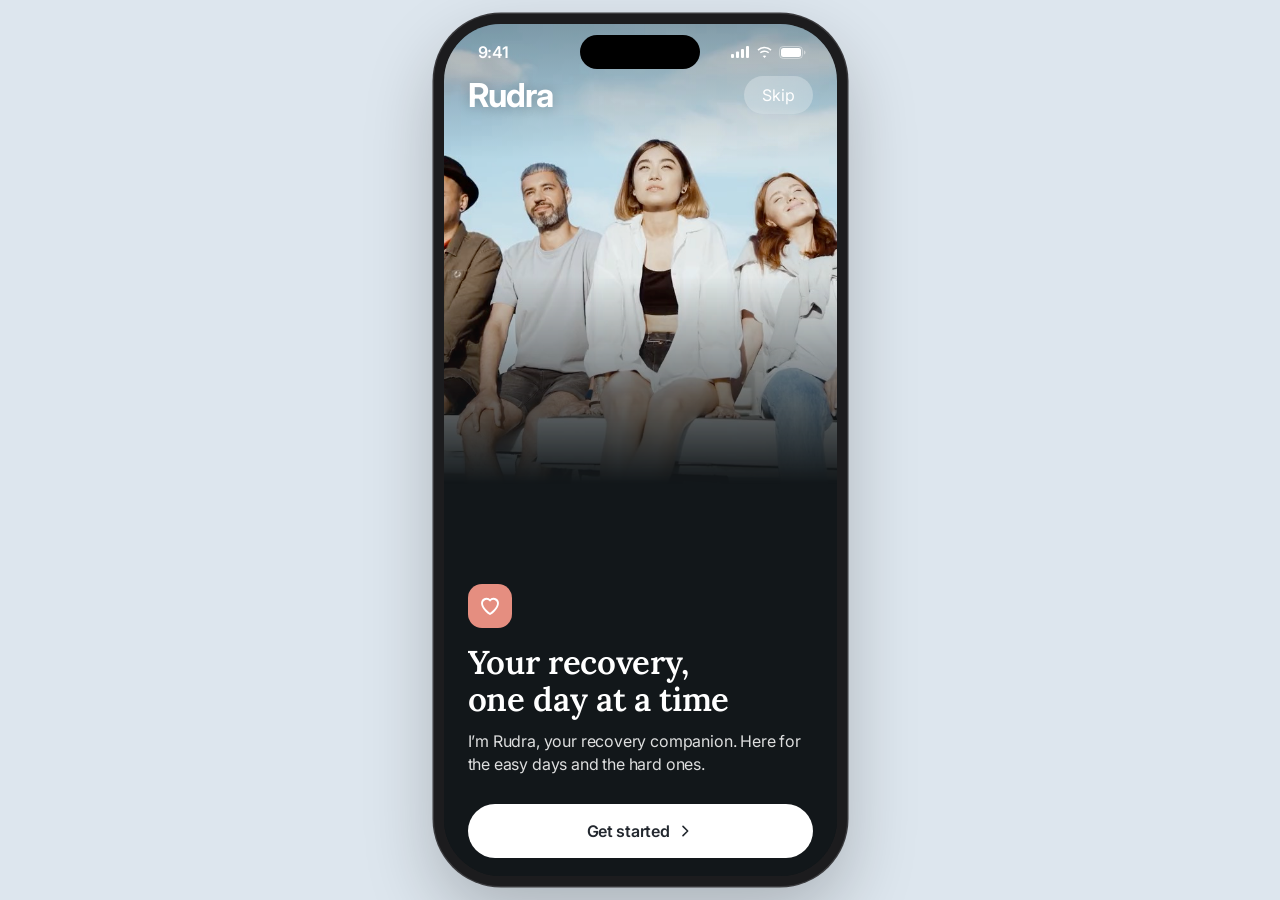
==== index.html @ b1591128 "Desktop demo: true iPhone screen size (393x852) frame, scaled to fit short windows Co-Authored-By: C" ====
<!DOCTYPE html>
<html lang="en">
<head>
<meta charset="utf-8">
<meta name="viewport" content="width=device-width,initial-scale=1,viewport-fit=cover,user-scalable=no">
<meta name="theme-color" content="#F5F7F9">
<meta name="apple-mobile-web-app-capable" content="yes">
<meta name="apple-mobile-web-app-status-bar-style" content="default">
<title>Rudra Health</title>
<link rel="preconnect" href="https://fonts.googleapis.com">
<link rel="preconnect" href="https://fonts.gstatic.com" crossorigin>
<link href="https://fonts.googleapis.com/css2?family=Inter:wght@400;500;600;700&family=Lora:wght@500;600;700&display=swap" rel="stylesheet">
<link rel="stylesheet" href="styles.css?v=235">
<link rel="stylesheet" href="theme.css?v=236">
<link rel="stylesheet" href="ios.css?v=115">
<link rel="stylesheet" href="soft.css?v=197">
<link rel="stylesheet" href="modules.css?v=191">
<link rel="stylesheet" href="dark.css?v=105">
<link rel="stylesheet" href="intro.css?v=114">
<link rel="stylesheet" href="welcome.css?v=197">
<link rel="stylesheet" href="weekly.css?v=104">
<link rel="stylesheet" href="community.css?v=177">
<link rel="stylesheet" href="outline.css?v=128">
<script>try{var s=JSON.parse(localStorage.getItem("rudra_mobile_v1")||"{}");if(s.onboarded&&!/notrigger|nogate/.test(location.search))document.documentElement.classList.add("gated")}catch(e){}</script>
<script>(function(){function f(){var k=Math.min(1,(innerHeight-24)/872,(innerWidth-24)/413);document.documentElement.style.setProperty("--ps",Math.max(.4,k).toFixed(3))}f();addEventListener("resize",f)})()</script>
</head>
<body>
<div id="phone" class="phone">
  <div class="statusbar" aria-hidden="true"><b>9:41</b><span><svg width="19" height="12" viewBox="0 0 19 12" fill="currentColor"><rect x="0" y="8" width="3" height="4" rx="1"/><rect x="5" y="5.5" width="3" height="6.5" rx="1"/><rect x="10" y="3" width="3" height="9" rx="1"/><rect x="15" y="0" width="3" height="12" rx="1"/></svg><svg width="17" height="12" viewBox="0 0 17 12" fill="currentColor"><path d="M8.5 2.3c2.3 0 4.4.9 6 2.4l1-1.1A10.5 10.5 0 0 0 8.5.8 10.5 10.5 0 0 0 1.5 3.6l1 1.1a8.9 8.9 0 0 1 6-2.4zm0 3.6c1.4 0 2.7.5 3.700 1.4l1-1.100A7 7 0 0 0 8.500 4.400a7 7 0 0 0-4.700 1.800l1 1.100c1-.9 2.300-1.400 3.700-1.400zm0 3.500c.7 0 1.300.3 1.800.7L8.500 12 6.700 10.100c.5-.4 1.100-.7 1.800-.7z"/></svg><svg width="28" height="13" viewBox="0 0 28 13" fill="none"><rect x=".5" y=".5" width="23" height="12" rx="3.800" stroke="currentColor" opacity=".4"/><rect x="2" y="2" width="20" height="9" rx="2.500" fill="currentColor"/><path d="M25 4.500v4c.8-.3 1.500-1.100 1.500-2s-.7-1.700-1.500-2z" fill="currentColor" opacity=".45"/></svg></span></div>
  <div id="views"></div>
  <nav id="nav" class="nav" hidden></nav>
  <div id="toast" class="toast" role="status" aria-live="polite"></div>
</div>
<script src="app.js?v=322"></script>
<script src="tools.js?v=326"></script>
<script src="survey.js?v=297"></script>
<script src="modules.js?v=231"></script>
<script src="onboarding.js?v=288"></script>
<script src="weekly.js?v=103"></script>
<script src="flows.js?v=107"></script>
<script src="community.js?v=130"></script>
</body>
</html>
---- styles.css ----
:root{
  --cream:#FAF8F6;--beige:#F3ECE6;--taupe:#E8DDD4;
  --espresso:#3A3330;--brown:#6B5E56;--muted:#8A7D75;--t4:#B0A69D;
  --rose:#C4A088;--rose-dk:#B58E76;
  --sage:#6E9E80;--sage-dk:#4E7B5E;--sage-lt:#E7F0EA;
  --coral:#D4736A;--coral-lt:#F5E0DD;
  --gold:#C9A84C;--gold-dk:#9A7C28;--gold-lt:#FBF4E2;
  --forest:#24473E;--forest-dk:#1A332C;
  --peach:#FBE6E3;--sky:#CFE3F5;--mint:#FDF1DB;--lav:#FBE6E3;--butter:#FBEFB8;
  --serif:'Cormorant Garamond',Georgia,serif;--ui:'Josefin Sans','Helvetica Neue',sans-serif;
  --sat:env(safe-area-inset-top,0px);--sab:env(safe-area-inset-bottom,0px);
}
*,*::before,*::after{box-sizing:border-box;margin:0;padding:0;-webkit-tap-highlight-color:transparent}
html,body{height:100%}
body{font-family:var(--ui);background:var(--taupe);color:var(--espresso);-webkit-font-smoothing:antialiased;display:flex;align-items:center;justify-content:center;overflow:hidden}
button{font:inherit;color:inherit;background:none;border:0;cursor:pointer}
input{font:inherit}
svg{display:block}

/* ── phone shell: edge-to-edge on phones, framed on desktop ── */
.phone{position:relative;width:100vw;height:100dvh;background:var(--cream);overflow:hidden}
@media (min-width:481px){
  .phone{width:392px;height:min(844px,calc(100vh - 32px));border-radius:44px;border:8px solid var(--espresso);box-shadow:0 40px 90px rgba(58,51,48,.22)}
}
#views{position:absolute;inset:0}
.view{position:absolute;inset:0;overflow-y:auto;overflow-x:hidden;padding-bottom:calc(110px + var(--sab));scrollbar-width:none;background:var(--cream)}
.view::-webkit-scrollbar{display:none}
.view[hidden]{display:none}
.view.dark{background:#0E0C0B;color:#fff}
.view.noscroll{overflow:hidden;padding-bottom:0}

h1,h2,h3{font-family:var(--serif);font-weight:500;letter-spacing:-.01em}
.eyebrow{font-size:12px;font-weight:600;letter-spacing:.16em;text-transform:uppercase;color:var(--brown)}
.muted{color:var(--muted)}
.pad{padding:0 20px}

/* ── buttons ── */
.btn{display:flex;align-items:center;justify-content:center;gap:8px;width:100%;height:54px;border-radius:27px;background:var(--forest);color:#fff;font-weight:600;font-size:16px;letter-spacing:.02em;transition:transform .12s,opacity .2s}
.btn:active{transform:scale(.97)}
.btn.ghost{background:transparent;color:var(--brown);height:44px;font-weight:500}
.btn.light{background:#fff;color:var(--forest)}
.btn.warm{background:var(--rose-dk)}
.btn[disabled]{opacity:.4;pointer-events:none}
.icon-btn{width:40px;height:40px;border-radius:50%;display:grid;place-items:center;background:rgba(255,255,255,.18);color:inherit}
.icon-btn.solid{background:var(--beige);color:var(--espresso)}

/* ── hero (home) ── */
.hero{position:relative;background:var(--forest);color:#fff;padding:calc(var(--sat) + 16px) 22px 0;height:268px;overflow:hidden}
.hero-top{display:flex;justify-content:space-between;align-items:center;position:relative;z-index:2}
.logo{font-size:12px;letter-spacing:.38em;text-transform:uppercase;font-weight:500}
.help-pill{display:flex;align-items:center;gap:6px;background:var(--coral);color:#fff;font-weight:600;font-size:12px;letter-spacing:.06em;padding:8px 14px;border-radius:20px}
.hero h1{font-size:42px;line-height:1.05;margin-top:30px;position:relative;z-index:2;max-width:260px}
.hero-art{position:absolute;right:0;bottom:0;width:100%;height:150px;z-index:1}
.chips{display:flex;gap:10px;padding:16px 20px 4px;position:relative;z-index:3}
.chip{display:flex;align-items:center;gap:7px;background:#fff;border-radius:20px;padding:9px 14px;font-weight:600;font-size:16px;box-shadow:none}
.chip b{font-weight:700}
.sec{padding:22px 20px 0}
.sec-h{display:flex;justify-content:space-between;align-items:baseline;margin-bottom:12px}

/* ── cards ── */
.card{background:#fff;border-radius:24px;padding:20px;box-shadow:none}
.card.center{text-align:center}
.ci-card{background:#fff;border-radius:26px;padding:22px;box-shadow:none;position:relative;overflow:hidden}
.ci-card h2{font-size:26px;line-height:1.1;margin:10px 0 8px}
.ci-card p{color:var(--brown);font-size:16px;line-height:1.5;margin-bottom:18px}
.reward-row{display:flex;gap:10px;margin-bottom:18px}
.reward-tile{flex:1;border-radius:16px;padding:12px 10px;text-align:center;font-size:12px;font-weight:600;color:var(--brown)}
.reward-tile b{display:block;font-size:20px;font-family:var(--serif);color:var(--espresso);margin-bottom:2px}
.done-badge{display:inline-flex;align-items:center;gap:6px;background:var(--sage-lt);color:var(--sage-dk);font-weight:600;font-size:12px;padding:6px 12px;border-radius:14px}

.coach-card{display:flex;gap:14px;align-items:flex-start;background:var(--beige);border-radius:22px;padding:16px}
.coach-card .bubble{flex:1;font-size:16px;line-height:1.5;color:var(--espresso)}
.coach-card .who{font-size:12px;font-weight:600;letter-spacing:.12em;text-transform:uppercase;color:var(--rose-dk);margin-bottom:4px}
.hscroll{display:flex;gap:12px;overflow-x:auto;padding:0 20px;margin:0 -20px;scrollbar-width:none;scroll-snap-type:x mandatory}
.hscroll::-webkit-scrollbar{display:none}
.mini-tile{flex:0 0 150px;height:128px;border-radius:26px;padding:16px;color:#fff;display:flex;flex-direction:column;justify-content:flex-end;scroll-snap-align:start;position:relative;overflow:hidden}
.mini-tile b{font-family:var(--serif);font-size:20px;font-weight:500;line-height:1.05}
.mini-tile span{font-size:12px;opacity:.8;margin-top:3px}
.demo-strip{margin:22px 20px 0;padding:14px;border:1.5px dashed var(--taupe);border-radius:18px}
.demo-strip .eyebrow{display:block;margin-bottom:10px;font-size:12px}
.seg{display:flex;gap:6px;flex-wrap:wrap}
.seg button{padding:8px 13px;border-radius:16px;background:var(--beige);font-weight:600;font-size:12px;color:var(--brown)}
.seg button.on{background:var(--forest);color:#fff}

/* ── floating nav pill ── */
.nav{position:absolute;left:18px;right:18px;bottom:calc(14px + var(--sab));height:64px;border-radius:32px;background:rgba(36,28,26,.94);backdrop-filter:blur(14px);-webkit-backdrop-filter:blur(14px);display:flex;padding:6px;gap:4px;z-index:30;box-shadow:none}
.nav[hidden]{display:none}
.nav button{flex:1;border-radius:26px;display:flex;flex-direction:column;align-items:center;justify-content:center;gap:2px;color:rgba(255,255,255,.55);font-size:12px;font-weight:600;letter-spacing:.04em;transition:background .2s,color .2s}
.nav button.on{background:rgba(255,255,255,.14);color:#fff}

/* ── layers (check-in, tools, players, sheets) ── */
.layer{position:absolute;inset:0;z-index:50;background:var(--cream);overflow-y:auto;overflow-x:hidden;transform:translateY(24px);opacity:0;transition:transform .28s cubic-bezier(.2,.8,.2,1),opacity .22s;scrollbar-width:none;display:flex;flex-direction:column}
.layer::-webkit-scrollbar{display:none}
.layer.in{transform:none;opacity:1}
.layer.dark{background:#0E0C0B;color:#fff}
.layer.sheet-wrap{background:rgba(30,22,20,.45);justify-content:flex-end;transform:none;overflow:hidden}
.layer-top{display:flex;align-items:center;gap:12px;padding:calc(var(--sat) + 14px) 18px 8px;flex-shrink:0}
.layer-top h3{font-size:20px;flex:1;text-align:center;margin-right:40px}
.layer-body{flex:1;padding:8px 20px calc(24px + var(--sab));display:flex;flex-direction:column}
.sheet{background:var(--cream);border-radius:28px 28px 0 0;padding:22px 20px calc(24px + var(--sab));max-height:86%;overflow-y:auto;animation:up .3s cubic-bezier(.2,.8,.2,1)}
@keyframes up{from{transform:translateY(60px);opacity:0}to{transform:none;opacity:1}}
.sheet h2{font-size:26px;margin-bottom:6px}
.help-row{display:flex;align-items:center;gap:14px;background:#fff;border-radius:18px;padding:14px 16px;margin-top:10px;width:100%;text-align:left;box-shadow:none}
.help-row .ico{width:42px;height:42px;border-radius:50%;display:grid;place-items:center;flex-shrink:0}
.help-row b{display:block;font-size:16px}
.help-row span.d{font-size:12px;color:var(--muted)}

/* ── onboarding ── */
.onb{display:flex;flex-direction:column;height:100%;background:#fff}
.onb h2{text-align:center;font-family:var(--ui);font-weight:600;font-size:20px;padding:calc(var(--sat) + 28px) 20px 0}
.onb .sub{text-align:center;color:#4A5FA8;font-weight:600;font-size:20px;margin:14px 0 16px}
.slides{flex:1;display:flex;overflow-x:auto;scroll-snap-type:x mandatory;scrollbar-width:none;min-height:0}
.slides::-webkit-scrollbar{display:none}
.slide{flex:0 0 100%;scroll-snap-align:center;padding:0 34px;display:flex;flex-direction:column}
.slide .art{flex:1;border-radius:22px;display:grid;place-items:center;max-height:340px;min-height:240px;position:relative;overflow:hidden}
.slide .art::after{content:"";position:absolute;right:-30px;bottom:-30px;width:120px;height:120px;border-radius:50%;border:14px solid rgba(255,255,255,.35);box-shadow:0 0 0 14px rgba(255,255,255,.2)}
.slide h3{font-family:var(--ui);font-weight:600;font-size:26px;text-align:center;margin:26px 0 10px}
.slide p{text-align:center;color:#5B5450;font-size:16px;line-height:1.55;padding:0 4px}
.onb-foot{position:relative;height:120px;flex-shrink:0;overflow:hidden}
.onb-foot::before{content:"";position:absolute;right:-60px;bottom:-60px;width:260px;height:150px;background:#F1F7FD;border-radius:50% 0 0 0}
.dots{position:absolute;left:24px;top:30px;display:flex;gap:7px;align-items:center}
.dots i{width:9px;height:9px;border-radius:50%;background:#FCE8CF;transition:all .25s}
.dots i.on{width:34px;border-radius:6px;background:#F2A93B}
.dots i.past{background:#F2A93B}
.skip{position:absolute;right:22px;bottom:22px;width:64px;height:64px;border-radius:50%;background:#F2A93B;color:#fff;font-weight:600;font-size:16px;box-shadow:none}
.skip.go{width:auto;padding:0 22px;border-radius:32px}

/* ── setup ── */
.setup{padding:calc(var(--sat) + 40px) 24px 30px;min-height:100%;display:flex;flex-direction:column;background:var(--cream)}
.setup h1{font-size:42px;line-height:1.05;margin-bottom:10px}
.setup p.lead{color:var(--brown);font-size:16px;line-height:1.5;margin-bottom:26px}
.field{width:100%;height:58px;border-radius:18px;border:1.5px solid var(--taupe);background:#fff;padding:0 18px;font-size:20px;color:var(--espresso);outline:none}
.field:focus{border-color:var(--rose)}
.coach-opts{display:flex;flex-direction:column;gap:12px;margin-bottom:22px}
.coach-opt{display:flex;align-items:center;gap:14px;background:#fff;border:2px solid transparent;border-radius:20px;padding:14px;text-align:left;box-shadow:none;transition:border-color .15s}
.coach-opt.on{border-color:var(--sage)}
.coach-opt b{display:block;font-size:16px}
.coach-opt span{font-size:12px;color:var(--muted)}
.pill-row{display:flex;gap:8px;flex-wrap:wrap;margin:8px 0 24px}
.pill{padding:10px 16px;border-radius:20px;background:#fff;border:1.5px solid var(--taupe);font-weight:600;font-size:16px;color:var(--brown)}
.pill.on{background:var(--forest);border-color:var(--forest);color:#fff}

/* ── check-in ── */
.ci-bar{height:6px;background:var(--taupe);border-radius:3px;margin:0 18px;overflow:hidden;flex-shrink:0}
.ci-bar i{display:block;height:100%;background:var(--sage);border-radius:3px;transition:width .35s}
.q-wrap{flex:1;display:flex;flex-direction:column;padding:26px 22px calc(24px + var(--sab));animation:slideIn .32s cubic-bezier(.2,.8,.2,1)}
@keyframes slideIn{from{transform:translateX(34px);opacity:0}to{transform:none;opacity:1}}
.q-count{font-size:12px;font-weight:600;letter-spacing:.14em;text-transform:uppercase;color:var(--rose-dk)}
.q-text{font-size:33px;line-height:1.1;margin:10px 0 8px}
.q-tip{font-size:12px;color:var(--muted);line-height:1.45;margin-bottom:6px;display:flex;gap:8px}
.q-memory{font-size:12px;color:var(--sage-dk);background:var(--sage-lt);border-radius:12px;padding:8px 12px;margin-bottom:4px}
.opts{display:flex;flex-direction:column;gap:11px;margin-top:20px}
.opt{display:flex;align-items:center;gap:14px;background:#fff;border:2px solid transparent;border-radius:20px;padding:0 18px;height:60px;font-size:16px;font-weight:500;text-align:left;box-shadow:none;transition:all .18s}
.opt i{width:14px;height:14px;border-radius:50%;flex-shrink:0}
.opt.sel{border-color:var(--sage);background:var(--sage-lt);transform:scale(1.02)}
.big-emoji{width:84px;height:84px;border-radius:30px;display:grid;place-items:center;margin-bottom:6px}

/* score */
.score-card{background:#fff;border-radius:24px;padding:20px 18px 14px;box-shadow:none}
.score-card h3{font-family:var(--ui);font-weight:600;font-size:20px}
.gauge{position:relative;width:230px;height:200px;margin:2px auto 0}
.gauge svg{width:230px;height:230px;margin-top:-14px}
.gauge .num{position:absolute;left:0;right:0;top:66px;text-align:center}
.gauge .num b{font-size:53px;font-weight:700;display:block;line-height:1}
.gauge .num span{font-size:16px;color:var(--muted)}
.delta{text-align:center;font-size:12px;font-weight:600;margin:-6px 0 6px}
.str-h{display:flex;justify-content:space-between;align-items:baseline;margin:24px 2px 6px}
.str-h h3{font-family:var(--ui);font-weight:600;font-size:20px}
.str{padding:11px 2px 10px;border-bottom:1px solid #EFE8E2}
.str:last-child{border-bottom:0}
.str-r{display:flex;justify-content:space-between;font-size:16px;color:#8E8680}
.str-r b{color:var(--espresso);font-size:16px}
.str-bar{height:7px;border-radius:4px;background:#E8E4E0;margin-top:8px;overflow:hidden}
.str-bar i{display:block;height:100%;width:0;border-radius:4px;transition:width .9s cubic-bezier(.2,.8,.2,1)}
.coach-panel{background:var(--beige);border-radius:22px;padding:16px;margin-top:18px}
.coach-panel .head{display:flex;gap:12px;align-items:center;margin-bottom:10px}
.msg-coach{background:#fff;border-radius:6px 18px 18px 18px;padding:12px 14px;font-size:16px;line-height:1.5;margin-bottom:8px;animation:pop .25s}
.msg-me{background:var(--forest);color:#fff;border-radius:18px 6px 18px 18px;padding:10px 14px;font-size:16px;margin:0 0 8px auto;width:fit-content;max-width:85%;animation:pop .25s}
@keyframes pop{from{transform:scale(.94);opacity:0}to{transform:none;opacity:1}}
.qr{display:flex;gap:8px;flex-wrap:wrap;margin-top:6px}
.qr button{background:#fff;border:1.5px solid var(--rose);color:var(--rose-dk);font-weight:600;font-size:12px;padding:8px 14px;border-radius:18px}
.trend{margin-top:18px;background:#fff;border-radius:22px;padding:16px}
.rec-card{display:flex;gap:14px;align-items:center;border-radius:22px;padding:16px;color:#fff;margin-top:18px;text-align:left;width:100%}
.rec-card b{font-family:var(--serif);font-size:26px;font-weight:500;display:block;line-height:1.05}
.rec-card .d{font-size:12px;opacity:.85;margin-top:3px}
.lvl{display:inline-block;background:rgba(255,255,255,.22);padding:3px 9px;border-radius:10px;font-size:12px;font-weight:700;letter-spacing:.08em;margin-bottom:6px}

/* reward */
.reward-screen{align-items:center;text-align:center;padding-top:calc(var(--sat) + 40px)}
.coin{width:130px;height:130px;animation:bounce 1.2s ease-out}
@keyframes bounce{0%{transform:scale(0) rotate(-40deg)}55%{transform:scale(1.18) rotate(8deg)}100%{transform:none}}
.big-amt{font-family:var(--serif);font-size:53px;line-height:1;margin:14px 0 4px}
.break{width:100%;background:#fff;border-radius:20px;padding:6px 16px;margin:20px 0 14px}
.break div{display:flex;justify-content:space-between;padding:11px 0;border-bottom:1px solid #F0E9E3;font-size:16px}
.break div:last-child{border-bottom:0;font-weight:700}
.prog{height:10px;background:var(--taupe);border-radius:5px;overflow:hidden;width:100%}
.prog i{display:block;height:100%;background:var(--gold);border-radius:5px;transition:width 1s}

/* ── tools ── */
.tools-head{display:flex;justify-content:space-between;align-items:center;padding:calc(var(--sat) + 20px) 18px 10px}
.tools-head h1{font-size:42px;color:#fff}
.tools-sub{padding:0 18px 12px;color:rgba(255,255,255,.55);font-size:16px;line-height:1.45}
.tgrid{display:grid;grid-template-columns:1fr 1fr;gap:10px;padding:0 10px}
.tile{aspect-ratio:1/1.02;border-radius:42px;padding:16px;display:flex;flex-direction:column;align-items:center;justify-content:center;text-align:center;color:#fff;position:relative;overflow:hidden;transition:transform .15s}
.tile:active{transform:scale(.97)}
.tile .bgart{position:absolute;inset:0;opacity:.35}
.tile b{font-family:var(--serif);font-weight:600;font-size:26px;line-height:1.04;position:relative;text-shadow:0 1px 10px rgba(0,0,0,.18)}
.tile span{font-size:12px;margin-top:12px;position:relative;opacity:.92}
.tool-hero{padding:calc(var(--sat) + 8px) 18px 0}
.tool-hero h1{font-size:42px;line-height:1;margin:18px 0 10px;color:#fff}
.tool-hero p{font-family:var(--serif);font-style:italic;font-size:20px;color:rgba(255,255,255,.55);line-height:1.2}
.row-card{display:flex;align-items:center;gap:14px;border-radius:32px;padding:20px 22px;min-height:112px;color:#fff;margin:0 10px 10px;text-align:left;width:calc(100% - 20px);position:relative;overflow:hidden}
.row-card b{font-family:var(--serif);font-weight:600;font-size:26px;line-height:1.08;flex:1;position:relative}
.row-card .n{font-family:var(--serif);font-size:68px;line-height:1;position:relative}
.row-card .d{font-size:12px;opacity:.8;font-family:var(--ui);font-weight:400;display:block;margin-top:4px}
.row-card .tick{position:absolute;right:16px;top:14px;background:rgba(255,255,255,.2);border-radius:50%;width:24px;height:24px;display:grid;place-items:center}

/* ── players ── */
.player{align-items:center;text-align:center;padding:0 24px calc(28px + var(--sab));flex:1;display:flex;flex-direction:column}
.orb-wrap{flex:1;display:grid;place-items:center;width:100%}
.orb{width:210px;height:210px;border-radius:50%;background:radial-gradient(circle at 35% 30%,#9FCDB0,#4E7B5E 70%);display:grid;place-items:center;font-family:var(--serif);font-size:26px;color:#fff;transition:transform 1s ease-in-out;box-shadow:none}
.phase{font-size:20px;color:rgba(255,255,255,.8);height:28px;margin:10px 0 6px}
.player .hint{color:rgba(255,255,255,.55);font-size:16px;line-height:1.5;max-width:290px;margin:0 auto 20px;min-height:42px}
.ring{position:relative;width:220px;height:220px;margin:10px auto 18px}
.ring svg{width:220px;height:220px;transform:rotate(-90deg)}
.ring .mid{position:absolute;inset:0;display:grid;place-items:center;font-family:var(--serif);font-size:53px}
.step-txt{font-family:var(--serif);font-size:26px;line-height:1.22;min-height:130px;padding:0 4px;animation:slideIn .4s}
.step-meta{font-size:12px;font-weight:600;letter-spacing:.14em;text-transform:uppercase;color:rgba(255,255,255,.5)}
.sound-row{display:flex;align-items:center;gap:14px;width:100%;border-radius:26px;padding:18px 20px;color:#fff;margin-bottom:10px;text-align:left;transition:box-shadow .2s}
.sound-row.on{box-shadow:0 0 0 3px #fff inset}
.sound-row b{font-family:var(--serif);font-size:26px;font-weight:600;flex:1}
.q-card{flex:1;border-radius:36px;display:flex;flex-direction:column;align-items:center;justify-content:center;padding:34px 28px;text-align:center;color:#fff;font-family:var(--serif);font-size:33px;line-height:1.14;margin:12px 0 18px;animation:slideIn .35s;position:relative;overflow:hidden}
.q-nav{display:flex;align-items:center;justify-content:space-between;gap:12px}
.q-nav button{width:54px;height:54px;border-radius:50%;background:rgba(255,255,255,.12);display:grid;place-items:center;color:#fff}
.q-nav .count{font-size:12px;color:rgba(255,255,255,.55)}
.lesson p{font-size:16px;line-height:1.6;color:rgba(255,255,255,.82);margin-bottom:16px;text-align:left}
.lesson h1{font-size:42px;line-height:1.05;margin:16px 0 18px;text-align:left}
.complete{align-items:center;text-align:center;justify-content:center;gap:10px}
.complete h2{font-size:33px}

/* ── coach chat ── */
.chat-head{display:flex;align-items:center;gap:12px;padding:calc(var(--sat) + 16px) 20px 14px;border-bottom:1px solid var(--taupe);background:var(--cream);position:sticky;top:0;z-index:5}
.chat-head b{font-family:var(--serif);font-size:26px;font-weight:600;display:block;line-height:1}
.chat-head span{font-size:12px;color:var(--sage-dk);font-weight:600}
.chat{padding:18px 20px 12px;display:flex;flex-direction:column}
.chat .msg-coach{max-width:86%;box-shadow:none}
.chat-in{position:absolute;left:0;right:0;bottom:calc(92px + var(--sab));padding:10px 16px;background:linear-gradient(transparent,var(--cream) 30%);display:flex;gap:8px;z-index:20}
.chat-in input{flex:1;height:48px;border-radius:24px;border:1.5px solid var(--taupe);background:#fff;padding:0 18px;font-size:16px;outline:none}
.chat-in button{width:48px;height:48px;border-radius:50%;background:var(--forest);color:#fff;display:grid;place-items:center}

/* ── wallet ── */
.wallet-hero{background:var(--forest);color:#fff;padding:calc(var(--sat) + 22px) 22px 28px;border-radius:0 0 36px 36px;text-align:center}
.wallet-hero .amt{font-family:var(--serif);font-size:68px;line-height:1;margin:10px 0 2px;display:flex;align-items:center;justify-content:center;gap:10px}
.txn{display:flex;align-items:center;gap:12px;padding:13px 0;border-bottom:1px solid #F0E9E3}
.txn:last-child{border-bottom:0}
.txn .ic{width:40px;height:40px;border-radius:14px;display:grid;place-items:center;background:var(--gold-lt);color:var(--gold-dk)}
.txn .t{flex:1;font-size:16px;font-weight:500}
.txn .t small{display:block;font-size:12px;color:var(--muted);font-weight:400}
.txn b{color:var(--sage-dk)}
.goal{background:#fff;border-radius:20px;padding:16px;margin-bottom:10px;box-shadow:none}
.goal .r{display:flex;justify-content:space-between;margin-bottom:10px;font-weight:600;font-size:16px}
.goal .r span{color:var(--gold-dk)}

/* ── me ── */
.me-head{padding:calc(var(--sat) + 26px) 20px 6px;display:flex;align-items:center;gap:16px}
.me-head h1{font-size:33px;line-height:1}
.set-row{display:flex;align-items:center;justify-content:space-between;gap:12px;background:#fff;border-radius:18px;padding:14px 16px;margin-bottom:10px;width:100%;text-align:left}
.set-row b{font-size:16px;display:block}
.set-row small{color:var(--muted);font-size:12px}

.toast{position:absolute;left:50%;bottom:calc(100px + var(--sab));transform:translate(-50%,20px);background:var(--espresso);color:#fff;padding:11px 18px;border-radius:20px;font-size:16px;font-weight:500;opacity:0;pointer-events:none;transition:all .25s;z-index:200;white-space:nowrap}
.toast.show{opacity:1;transform:translate(-50%,0)}
.confetti{position:absolute;top:-10px;width:9px;height:14px;border-radius:2px;pointer-events:none;animation:fall 2.2s ease-in forwards;z-index:60}
@keyframes fall{to{transform:translateY(780px) rotate(540deg);opacity:0}}
@media (prefers-reduced-motion:reduce){*{animation-duration:.01ms!important;transition-duration:.01ms!important}}

/* coach chat layout */
.view.flexcol:not([hidden]){display:flex;flex-direction:column;overflow:hidden;padding-bottom:0}
.chat-scroll{flex:1;overflow-y:auto;padding-bottom:170px;scrollbar-width:none}
.chat-scroll::-webkit-scrollbar{display:none}

/* ═════════ POLISH: one shared scale for radius, shadow and spacing ═════════ */
:root{
  --r-card:24px;--r-tile:30px;--r-ctl:18px;
  --sh-card:none;
  --gutter:20px;--gap:12px;--sec-gap:28px;
}
.view{padding-bottom:calc(132px + var(--sab))}
.sec{padding:var(--sec-gap) var(--gutter) 0}
.eyebrow{font-size:12px;font-weight:600;letter-spacing:.16em;text-transform:uppercase;color:var(--muted)}
.sec-h{margin-bottom:var(--gap)}

/* cards — same radius + shadow everywhere */
.card,.ci-card,.goal,.set-row,.coach-opt,.help-row,.score-card,.trend,.opt,.break{border-radius:var(--r-card);box-shadow:none}
.set-row,.coach-opt,.help-row,.opt{border-radius:var(--r-ctl)}
.coach-card{border-radius:var(--r-card);background:var(--beige);box-shadow:none}
.ci-card{background:linear-gradient(180deg,#fff 55%,#F3F8F4);padding:24px 22px}
.chips{padding:18px var(--gutter) 0}
.chip{box-shadow:none}
.trend{margin-top:var(--gap);padding:16px}

/* bug: first suggested tile ignored the page gutter (scroll-snap ignored padding) */
.hscroll{scroll-padding:0 var(--gutter);gap:var(--gap)}
.hscroll::after{content:"";flex:0 0 1px}

/* tiles — one family: same radius, same type */
.mini-tile,.row-card{border-radius:var(--r-tile)}
.tile{border-radius:36px}
.mini-tile b,.row-card b,.tile b{font-size:26px;line-height:1.06}
.tile span,.mini-tile span,.row-card .d{font-size:12px}
.mini-tile{flex-basis:156px;height:132px}

/* wallet */
.wallet-hero{padding-bottom:32px}
.wallet-hero .amt{font-size:68px;line-height:1.15;margin:12px 0 8px;gap:12px}
.goal{padding:16px 18px;margin-bottom:var(--gap)}
.goal.done{display:flex;align-items:center;gap:14px;padding:14px 18px}
.goal.done .tick{width:34px;height:34px;border-radius:50%;background:var(--sage-lt);color:var(--sage-dk);display:grid;place-items:center;flex-shrink:0}
.goal.done b{font-size:16px;display:block}
.goal.done small{font-size:12px;color:var(--muted)}
.goal.done .tag{margin-left:auto;font-size:12px;font-weight:600;letter-spacing:.08em;text-transform:uppercase;color:var(--sage-dk)}
.group{background:#fff;border-radius:var(--r-card);box-shadow:none;padding:4px 18px}

/* me */
.me-head{padding:calc(var(--sat) + 32px) var(--gutter) 4px;flex-direction:column;align-items:flex-start;gap:14px}
.me-head h1{font-size:42px}
.set-row{margin-bottom:var(--gap)}
.coach-opts{gap:var(--gap)}

/* icons: one weight */
.nav svg{stroke-width:1.7}
.nav{box-shadow:none}
.nav button span{font-weight:500}

/* press feedback + motion */
.card,.tile,.mini-tile,.row-card,.opt,.set-row,.coach-opt,.pill,.help-row{transition:transform .15s ease,box-shadow .2s ease,border-color .2s}
.mini-tile:active,.row-card:active,.set-row:active,.coach-opt:active,.help-row:active{transform:scale(.98)}
.btn:not(.ghost):not(.light){box-shadow:none}
@keyframes fadeUp{from{opacity:0;transform:translateY(10px)}to{opacity:1;transform:none}}
.view:not([hidden]) .sec,.view:not([hidden]) .chips,.view:not([hidden]) .group{animation:fadeUp .45s cubic-bezier(.2,.8,.2,1) both}
.view:not([hidden]) .sec:nth-of-type(2){animation-delay:.05s}.view:not([hidden]) .sec:nth-of-type(3){animation-delay:.1s}.view:not([hidden]) .sec:nth-of-type(4){animation-delay:.15s}

/* ═════════ VISUAL UPGRADE ═════════ */
.hero{height:300px;padding-bottom:0}
.hero h1{font-size:42px;margin-top:26px}
.hero-art{height:190px;width:100%}
.home-sheet{position:relative;z-index:4;margin-top:-34px;background:var(--cream);border-radius:32px 32px 0 0;padding-top:20px}
.home-sheet>.sec:first-child{margin-top:-2px}

.streak-card{background:#fff;border-radius:var(--r-card);box-shadow:none;padding:16px 18px 14px}
.sc-top{display:flex;justify-content:space-between;align-items:center;margin-bottom:14px}
.sc-l,.sc-r{display:flex;align-items:center;gap:10px}
.sc-l{color:var(--coral)}
.sc-l div,.sc-r{display:flex;align-items:baseline;gap:6px;color:var(--espresso)}
.sc-l b{font-family:var(--serif);font-size:33px;font-weight:600;line-height:1}
.sc-l span,.sc-r span{font-size:12px;color:var(--muted)}
.sc-r{background:var(--gold-lt);padding:7px 13px;border-radius:18px;color:var(--gold-dk);align-items:center}
.sc-r b{font-size:16px;font-weight:700}
.sc-r svg{align-self:center}
.week{display:flex;justify-content:space-between}
.wd{display:flex;flex-direction:column;align-items:center;gap:6px}
.wd i{width:34px;height:34px;border-radius:50%;border:1.8px dashed var(--taupe);display:grid;place-items:center;color:#fff}
.wd.done i{background:var(--sage);border:0}
.wd.now i{border:2px solid var(--forest);border-style:solid}
.wd.now.done i{background:var(--forest)}
.wd span{font-size:12px;font-weight:600;color:var(--muted)}
.wd.now span{color:var(--forest)}

/* quiz */
.q-ic{width:60px;height:60px;border-radius:20px;display:grid;place-items:center;margin-bottom:18px}
.q-text{font-size:33px}
.opt{position:relative;padding-right:56px}
.opt::after{content:"";position:absolute;right:18px;top:50%;width:24px;height:24px;margin-top:-12px;border-radius:50%;border:2px solid var(--taupe);transition:all .18s}
.opt.sel::after{content:"✓";background:var(--sage);border-color:var(--sage);color:#fff;font-size:16px;font-weight:700;display:grid;place-items:center}

/* score */
.score-card{padding-bottom:20px}
.rating{width:fit-content;margin:-4px auto 0;padding:7px 18px;border-radius:18px;font-weight:600;font-size:12px;letter-spacing:.06em;text-transform:uppercase}
.rating.ok{background:var(--sage-lt);color:var(--sage-dk)}
.rating.low{background:var(--gold-lt);color:var(--gold-dk)}
.str-bar{height:8px}
.str-h h3{font-family:var(--serif);font-size:26px;font-weight:600}
.score-card h3{font-family:var(--serif);font-size:20px;font-weight:600}

/* onboarding */
.slide .art{border-radius:28px}
.slide .art::before{content:"✦";position:absolute;left:22px;top:18px;font-size:20px;color:rgba(255,255,255,.7);z-index:1}
.slide h3{font-family:var(--serif);font-size:33px;font-weight:600;line-height:1.1;letter-spacing:-.01em}
.onb h2{font-family:var(--serif);font-size:26px;font-weight:600}
.onb .sub{font-size:12px;letter-spacing:.16em;text-transform:uppercase;color:var(--muted);font-weight:600}

/* tools */
.tile{box-shadow:inset 0 1px 0 rgba(255,255,255,.18)}
.tools-head h1{font-size:42px}
.hero h1{max-width:330px;font-size:42px}
.rating{margin:6px auto 0}
.delta{margin:12px 0 0}
---- theme.css ----
/* Rudra Health — fintech-style theme
   Direction: deep indigo home with a big arc gauge, white rounded cards, gradient icon chips,
   floating black nav pill, green step-flow for check-ins, glossy illustrations.
   Loaded after styles.css; redefines the tokens and the components. */

:root{
  --font:'Inter',-apple-system,'Helvetica Neue',sans-serif;--ui:var(--font);--serif:var(--font);
  --ink:#1F2D3D;--indigo:#2B4A6B;--indigo2:#3F6A93;--indigo-d:#1E3550;
  --purple:#5B8FC0;--blue:#5B8FC0;--green:#5B8FC0;--green-d:#4A7FB0;
  --bg:#F6F8FB;--line:#E6ECF2;--card:#fff;
  --cream:#F6F8FB;--beige:#F6F8FB;--taupe:#E6ECF2;--espresso:#1F2D3D;--brown:#4A5A6C;--muted:#7B8A9A;--t4:#AEBBC8;
  --rose:#4A5A6C;--rose-dk:#4A5A6C;
  --sage:#5B8FC0;--sage-dk:#4A7FB0;--sage-lt:#E6F0F8;
  --coral:#E8928A;--coral-lt:#FBE6E3;--amber:#EDB96A;
  --gold:#EDB96A;--gold-dk:#8F6420;--gold-lt:#FDF1DB;
  --forest:#1F2D3D;--forest-dk:#000;
  --r-card:28px;--r-ctl:20px;--gutter:20px;
  --sh-card:none;
  --g-green:linear-gradient(145deg,#6B9FCC,#4A7FB0);--g-coral:linear-gradient(145deg,#F2B0A8,#E8928A);
  --g-blue:linear-gradient(145deg,#8FB8DC,#5B8FC0);--g-teal:linear-gradient(145deg,#8FB8DC,#5B8FC0);
  --g-pink:linear-gradient(145deg,#F2B0A8,#D9766D);--g-orange:linear-gradient(145deg,#F3CD8C,#E3A04A);
  --g-purple:linear-gradient(145deg,#8FB8DC,#5B8FC0);--g-gray:linear-gradient(145deg,#C9D3DD,#8E9BA8);
}
body{font-family:var(--font);background:#CFDBF3}
.phone{background:var(--bg)}
@media (min-width:481px){.phone{border-color:#0B0A14}}
.view,.layer{background:var(--bg)}
.view{padding-bottom:calc(120px + var(--sab))}
h1,h2,h3{font-family:var(--font);font-weight:700;letter-spacing:-.03em}
.eyebrow{font-weight:600;letter-spacing:.1em;color:var(--muted)}

/* ── buttons ── */
.btn{height:56px;border-radius:28px;background:var(--green);color:#fff;font-weight:600;font-size:16px;letter-spacing:0;box-shadow:none}
.btn:not(.ghost):not(.light){box-shadow:none}
.btn.light{background:#fff;color:var(--ink)}
.btn.purple{background:var(--purple);color:#fff}
.btn.ghost{color:var(--brown)}
.icon-btn{background:rgba(255,255,255,.14);color:#fff}
.layer:not(.dark):not(.indigo) .icon-btn{background:#fff;color:var(--ink);box-shadow:none}
.plain-btn{width:40px;height:40px;display:grid;place-items:center;color:var(--ink)}
.dot-btn,.bell{width:44px;height:44px;border-radius:50%;background:var(--ink);color:#fff;display:grid;place-items:center;flex-shrink:0}
.skip-link{color:#fff;font-weight:500;font-size:16px;padding:0 18px;height:56px}
.foot-row{display:flex;align-items:center;gap:8px}
.foot-row .btn{flex:1}
.tag{display:inline-flex;align-items:center;height:28px;padding:0 12px;border-radius:14px;background:#fff;box-shadow:none;font-size:12px;font-weight:500;color:var(--ink)}
.tags{display:flex;gap:8px;flex-wrap:wrap;justify-content:center;margin-top:10px}
.pill-btn{display:block;width:100%;height:48px;border-radius:24px;background:var(--bg);color:var(--ink);font-weight:600;font-size:16px;margin-top:14px}
.pill-btn.light{width:auto;padding:0 22px;height:42px;background:#fff;color:var(--purple);margin-top:12px}
.arr{width:34px;height:34px;border-radius:50%;background:var(--bg);display:grid;place-items:center;color:var(--ink);flex-shrink:0;font-style:normal}
.chip-i{width:44px;height:44px;border-radius:50%;display:grid;place-items:center;color:#fff;flex-shrink:0;box-shadow:inset 0 1px 0 rgba(255,255,255,.35)}
.g-green{background:var(--g-green)}.g-coral{background:var(--g-coral)}.g-blue{background:var(--g-blue)}.g-teal{background:var(--g-teal)}
.g-pink{background:var(--g-pink)}.g-orange{background:var(--g-orange)}.g-purple{background:var(--g-purple)}.g-gray{background:var(--g-gray)}

/* ── nav: floating black pill ── */
.nav{left:50%;right:auto;transform:translateX(-50%);width:calc(100% - 36px);max-width:360px;bottom:calc(16px + var(--sab));height:66px;padding:6px;border-radius:33px;background:#1F2D3D;border:0;box-shadow:none;gap:2px}
.nav button{color:#8F8CA8;font-size:12px;font-weight:500;height:54px;border-radius:27px;gap:3px}
.nav button span{display:block}
.nav button.on{background:rgba(255,255,255,.1);color:#fff}
.nav svg{stroke-width:1.8}

/* ── gauge (always on indigo) ── */
.gauge circle:first-child{stroke:rgba(255,255,255,.16)}
.gauge circle:nth-child(3){stroke:rgba(255,255,255,.4)}
.gauge .num b{color:#fff;font-weight:700;letter-spacing:-.04em}
.gauge .num span{color:rgba(255,255,255,.7)}
.rating.ok,.rating.low{background:rgba(255,255,255,.14);color:#fff}
.delta{color:#fff!important;opacity:.85}

/* ── home ── */
#v-home{background:linear-gradient(180deg,var(--indigo) 0%,var(--indigo2) 52%,var(--indigo) 100%);color:#fff}
.fin-hero{padding:calc(var(--sat) + 18px) var(--gutter) 6px;text-align:center}
.fin-top{display:flex;align-items:center;justify-content:space-between}
.wordmark{font-size:16px;font-weight:600;letter-spacing:.22em}
.bell{background:rgba(255,255,255,.14)}
.fin-hello{font-size:16px;color:rgba(255,255,255,.75);margin:20px 0 0;font-weight:500}
.fin-hero .gauge{width:290px;height:236px;margin:6px auto 0}
.fin-hero .gauge svg{width:290px;height:290px;margin-top:-22px}
.fin-hero .gauge .num{top:92px}
.fin-hero .gauge .num b{font-size:68px}
.fin-hero .rating{display:none}
.fin-cap{font-size:16px;color:rgba(255,255,255,.8);margin:-6px 0 8px}
.fin-cap b{color:#fff;font-weight:700}
.fin-body{padding:14px var(--gutter) 0;display:flex;flex-direction:column;gap:12px}
.row-w{display:flex;align-items:center;gap:14px;width:100%;background:#fff;border-radius:24px;padding:14px 14px 14px 16px;text-align:left;color:var(--ink);box-shadow:none}
.row-w>div{flex:1;min-width:0}
.row-w b{display:block;font-size:16px;font-weight:600}
.row-w small{display:block;font-size:12px;color:var(--muted);margin-top:2px;line-height:1.35}
.streak-card{background:#fff;color:var(--ink);padding:18px 18px 16px}
.sc-r{background:var(--gold-lt)}
.tiles2{display:grid;grid-template-columns:1fr 1fr;gap:12px}
.t2{background:#fff;color:var(--ink);border-radius:24px;padding:16px;box-shadow:none;display:flex;flex-direction:column}
.t2 .chip-i{width:40px;height:40px;margin-bottom:14px}
.t2 b{font-size:16px;font-weight:600;margin-bottom:12px}
.t2n{font-size:33px;font-weight:700;letter-spacing:-.03em;line-height:1}
.promo{display:flex;align-items:center;justify-content:space-between;gap:10px;background:linear-gradient(120deg,#4A7FB0,#7FAAD3 70%,#B5D2EA);border-radius:24px;padding:20px 18px 20px 20px;color:#fff;overflow:hidden}
.promo-t{flex:1}
.promo-t b{display:block;font-size:20px;font-weight:700;letter-spacing:-.02em}
.promo-t small{display:block;font-size:12px;opacity:.85;margin-top:4px;line-height:1.4}
.trend-c{padding:16px;color:var(--ink)}
.trend-c .t-h,.trend-c .t-f{display:flex;justify-content:space-between;font-size:12px;color:var(--muted)}
.trend-c .t-h b{color:var(--ink);font-size:16px;font-weight:600}
.trend-c .t-f{margin-top:8px}
.trend-c .t-f b{color:var(--sage-dk)}
.demo-strip{margin:8px 0 0;border-color:rgba(255,255,255,.25);color:#fff}
.demo-strip .eyebrow{color:#CFE0F0}
.demo-strip p{color:#CFE0F0}
.seg button{background:rgba(255,255,255,.12);color:#fff}
.seg button.on{background:#fff;color:var(--ink)}

/* ── week row / streak ── */
.wd i{border-color:var(--line)}
.wd.done i{background:var(--green)}
.wd.now i{border-color:var(--ink)}
.wd.now.done i{background:var(--ink)}

/* ── layers ── */
.layer{transition:transform .28s cubic-bezier(.2,.8,.2,1),opacity .22s,background-color .3s}
.layer.dark,.layer.indigo{background:linear-gradient(180deg,var(--indigo),var(--indigo-d))!important;color:#fff}
.layer-top{padding-top:calc(var(--sat) + 14px);gap:10px}
.layer.indigo .layer-top h3,.layer.dark .layer-top h3{color:#fff}
.layer.indigo .layer-body{padding:4px 0 0}
.fin-head{justify-content:space-between;padding-bottom:12px}
.fh-t{font-size:16px;font-weight:600}
.pline{height:3px;background:var(--line);margin:0}
.pline i{display:block;height:100%;background:var(--green);border-radius:0 2px 2px 0;transition:width .35s}

/* ── check-in questions ── */
.q-wrap{padding:8px 20px calc(22px + var(--sab));align-items:stretch}
.q-count{text-align:center;font-size:12px;font-weight:600;letter-spacing:.1em;text-transform:uppercase;color:var(--muted);margin-top:8px}
.q-text{font-size:26px;line-height:1.15;text-align:center;margin:8px 0 4px;font-weight:700;letter-spacing:-.035em}
.q-sub{text-align:center;color:var(--muted);font-size:16px;line-height:1.5;margin:10px auto 0;max-width:300px}
.q-tip{justify-content:center;text-align:center;color:var(--muted);font-size:12px;margin:2px 0 0}
.q-tip svg{display:none}
.q-memory{background:var(--sage-lt);color:var(--sage-dk);text-align:center;width:fit-content;margin:8px auto 0;padding:6px 14px;border-radius:14px}
.orb-art{display:grid;place-items:center;margin:6px 0 4px}
.opts{gap:9px;margin-top:8px}
.opt{height:54px;border-radius:20px;background:#fff;color:var(--ink);font-size:16px;font-weight:500;justify-content:space-between;padding:0 18px;box-shadow:none;border:1.5px solid var(--line);transform:none}
.opt i{display:block;position:static;width:22px;height:22px;border-radius:50%;border:2px solid var(--line);flex-shrink:0;margin:0;background:none;transition:all .18s}
.opt::after{display:none}
.opt.sel{border-color:var(--green);background:#EEF4FA;transform:none}
.opt.sel i{background:var(--green);border-color:var(--green);box-shadow:inset 0 0 0 4px #EEF4FA}
.opt:active{transform:scale(.99)}

/* ── score (indigo) ── */
.fin-gauge{text-align:center;padding:0 20px}
.fin-gauge .gauge{width:280px;height:232px;margin:0 auto}
.fin-gauge .gauge svg{width:280px;height:280px;margin-top:-20px}
.fin-gauge .gauge .num{top:90px}
.fin-gauge .gauge .num b{font-size:68px}
.fin-gauge .rating{margin:-2px auto 0}
.fin-gauge .delta{margin:10px 0 18px}
.white-sheet{background:#fff;color:var(--ink);border-radius:32px 32px 0 0;padding:22px 20px calc(30px + var(--sab));flex:1}
.white-sheet .str-h{margin-top:0}
.str-h h3{font-size:20px;font-weight:700}
.str-bar{height:8px;background:var(--bg)}
.coach-panel{background:var(--bg)}
.trend{background:var(--bg);box-shadow:none}
.rec-card{color:var(--ink)}
.rec-card b{font-weight:700;font-size:20px}
.rec-card .d{opacity:.7}
.rec-card .eyebrow{color:rgba(31,45,61,.6)!important}
.lvl{background:rgba(255,255,255,.7);color:var(--ink)}
.msg-me{background:var(--purple)}
.qr button{background:#fff;border-color:var(--line);color:var(--purple);font-weight:600}

/* ── reward ── */
.reward-screen{padding-top:calc(var(--sat) + 28px)}
.rw-h{font-size:33px;margin-bottom:4px}
.big-amt{font-family:var(--font);font-weight:700;letter-spacing:-.04em;font-size:53px;color:var(--purple)}
.prog i{background:linear-gradient(90deg,#8FB8DC,#5B8FC0)}
.coach-card{background:#fff;box-shadow:none}
.coach-card .who{color:var(--muted)}

/* ── onboarding (indigo) ── */
.onb2{display:flex;flex-direction:column;height:100%;background:linear-gradient(180deg,var(--indigo),var(--indigo-d));color:#fff;padding:0 24px calc(22px + var(--sab))}
.onb-segs{margin-top:calc(var(--sat) + 22px);flex:none;width:100%}
.onb-segs i{background:rgba(255,255,255,.2)}
.onb-segs i.on{background:#fff}
.onb-copy{text-align:center;margin-top:44px;animation:slideIn .35s cubic-bezier(.2,.8,.2,1)}
.onb-copy h2{font-size:33px;line-height:1.1;margin-bottom:14px;letter-spacing:-.035em}
.onb-copy p{color:#CFE0F0;font-size:16px;line-height:1.55;max-width:310px;margin:0 auto}
.onb2 .orb-art{flex:1;align-content:center;margin:0}
.onb-foot2{margin-top:auto}

/* ── setup / me ── */
.setup{background:var(--bg)}
.setup h1{font-size:33px;font-weight:700}
.field{border-radius:var(--r-ctl);border-color:var(--line)}
.field:focus{border-color:var(--purple)}
.coach-opt.on{border-color:var(--purple)}
.pill{border-color:var(--line);color:var(--ink);font-weight:500}
.pill.on{background:var(--purple);border-color:var(--purple);color:#fff}
.me-head{padding-top:calc(var(--sat) + 28px)}
.me-head h1{font-size:33px}
.set-row{display:flex;align-items:center;gap:14px;border-radius:22px;box-shadow:none}
.set-row>div{flex:1}

/* ── tools ── */
.tools-head{display:flex;justify-content:space-between;align-items:center;padding:calc(var(--sat) + 22px) var(--gutter) 14px}
.tools-head h1{color:var(--ink);font-size:33px}
.searchbar{display:flex;align-items:center;gap:10px;background:#fff;border-radius:24px;height:52px;padding:0 18px;margin:0 var(--gutter) 14px;color:var(--muted);box-shadow:none}
.searchbar input{flex:1;border:0;outline:0;background:none;font-size:16px;color:var(--ink)}
.more-card{background:#fff;border-radius:var(--r-card);margin:0 var(--gutter);padding:20px 16px 8px;box-shadow:none}
.more-card h2{font-size:20px;padding:0 4px}
.more-card>p{font-size:12px;color:var(--muted);padding:4px 4px 14px;line-height:1.45}
.more-row{display:flex;align-items:center;justify-content:space-between;gap:12px;width:100%;background:var(--bg);border-radius:20px;padding:12px 14px 12px 18px;margin-bottom:10px;text-align:left}
.more-row[hidden]{display:none}
.more-row b{display:block;font-size:16px;font-weight:600}
.more-row small{display:block;font-size:12px;color:var(--muted);margin-top:2px}

/* tool lists + players (indigo layers) */
.tool-hero h1{font-size:33px;font-weight:700;color:#fff}
.tool-hero p{font-family:var(--font);font-style:normal;font-size:16px;color:#CFE0F0;line-height:1.5}
.row-card{background:rgba(255,255,255,.1)!important;border-radius:22px;min-height:84px;padding:16px 18px;color:#fff}
.row-card b{font-family:var(--font);font-size:16px;font-weight:600}
.row-card .n{font-family:var(--font);font-weight:700;font-size:33px;color:#CFE0F0}
.row-card .d{opacity:.65}
.row-card .bgart{display:none}
.row-card>svg{background:var(--g-purple);border-radius:50%;padding:9px;width:36px;height:36px;flex-shrink:0}
.row-card .tick{background:var(--green);color:#fff}
.orb{background:radial-gradient(circle at 35% 30%,#DCEBF7,#6B9FCC 60%,#5B8FC0);color:#fff;font-family:var(--font);font-weight:700;font-size:26px;box-shadow:none}
.ring svg circle:last-child{stroke:#CFE0F0}
.step-txt{font-family:var(--font);font-size:26px;font-weight:600;line-height:1.3}
.ring .mid{font-family:var(--font);font-weight:700}
.sound-row.on{box-shadow:0 0 0 2px #CFE0F0 inset}
.q-card{font-family:var(--font);font-weight:700;font-size:26px;border-radius:32px;color:#fff!important;background:linear-gradient(150deg,#7FAAD3,#4A7FB0)!important}
.q-nav button{background:rgba(255,255,255,.14)}
.lesson h1{font-size:33px}
.lesson p{color:#D5E5F2}
.player .hint{color:#CFE0F0}
.player .btn.light,.layer-body .btn.light{background:#fff;color:var(--ink)}

/* ── wallet ── */
.wal-top{padding:calc(var(--sat) + 26px) var(--gutter) 14px}
.wal-top h1{font-size:33px}
.bal-card{background:linear-gradient(160deg,#4A7FB0,#6B9FCC 70%,#9CC0E0);border-radius:30px;padding:20px 18px 18px;color:#fff;box-shadow:none}
.bal-h{display:flex;align-items:center;gap:10px}
.bal-h b{font-size:16px;font-weight:600;flex:1}
.bal-logo{width:36px;height:36px;border-radius:50%;background:#fff;color:var(--purple);display:grid;place-items:center;font-weight:700}
.bal-tag{background:rgba(255,255,255,.18);padding:6px 12px;border-radius:14px;font-size:12px;font-weight:600}
.bal-card small{display:block;font-size:12px;opacity:.8;margin-top:16px}
.bal{font-size:42px;font-weight:700;letter-spacing:-.04em;line-height:1.1;margin:4px 0 6px}
.bal-grid{display:grid;grid-template-columns:1fr 1fr;gap:10px;margin:18px 0 16px}
.bal-grid>div{background:rgba(255,255,255,.14);border-radius:18px;padding:14px;text-align:center}
.bal-grid small{margin:0 0 6px}
.bal-grid b{font-size:20px;font-weight:700}
.goal.done .tick{background:var(--sage-lt);color:var(--sage-dk)}
.goal .r span{color:var(--purple)}

/* ── chat / sheets ── */
.chat-head{background:var(--bg);border-color:var(--line)}
.chat-head b{font-family:var(--font);font-weight:700;font-size:20px}
.chat-head span{color:var(--green)}
.chat-in{background:linear-gradient(transparent,var(--bg) 30%);bottom:calc(94px + var(--sab))}
.chat-in button{background:var(--purple)}
.msg-coach{background:#fff}
.help-pill{background:var(--coral)}
.layer.sheet-wrap{background:rgba(20,10,60,.55)}
.sheet{background:#fff}
.toast{background:var(--ink);bottom:calc(100px + var(--sab))}

/* segmented progress (onboarding) */
.segs{display:flex;gap:5px}
.segs i{flex:1;height:4px;border-radius:2px;transition:background .3s}

/* ═════════ LIGHT MODE — every screen on a light background ═════════ */
:root{--tint:#FBF1EC}
#v-home{background:linear-gradient(180deg,var(--tint) 0,var(--bg) 380px);color:var(--ink)}
.wordmark{color:var(--ink)}
.bell{background:var(--ink);color:#fff}
.fin-hello{color:var(--muted)}
.fin-cap{color:var(--brown)}
.fin-cap b{color:var(--ink)}

/* gauge on light */
.gauge circle:first-child{stroke:rgba(91,143,192,.1)}
.gauge circle:nth-child(3){stroke:rgba(91,143,192,.35)}
.gauge .num b{color:var(--ink)}
.gauge .num span{color:var(--muted)}
.rating.ok{background:var(--sage-lt);color:var(--sage-dk)}
.rating.low{background:var(--gold-lt);color:var(--gold-dk)}
.delta{color:inherit!important;opacity:1}
.fin-gauge .delta{font-weight:600}

/* demo strip */
.demo-strip{border-color:var(--line);color:var(--ink)}
.demo-strip .eyebrow,.demo-strip p{color:var(--muted)}
.seg button{background:#fff;color:var(--brown);box-shadow:none}
.seg button.on{background:var(--ink);color:#fff}

/* layers: light */
.layer.dark,.layer.indigo{color:var(--ink)!important}
.layer.dark{background:var(--bg)!important}
.layer.indigo{background:linear-gradient(180deg,var(--tint) 0,var(--bg) 340px)!important}
.layer .icon-btn{background:#fff;color:var(--ink);box-shadow:none}
.layer.indigo .layer-top h3,.layer.dark .layer-top h3{color:var(--ink)}
.white-sheet{box-shadow:none}

/* onboarding: light */
.onb2{background:linear-gradient(180deg,var(--tint),#F7F9FB);color:var(--ink)}
.onb-segs i{background:rgba(31,45,61,.1)}
.onb-segs i.on{background:var(--purple)}
.onb-copy p{color:var(--muted)}
.skip-link{color:var(--ink)}

/* tool lists */
.tool-hero h1{color:var(--ink)}
.tool-hero p{color:var(--muted)}
.row-card{background:#fff!important;color:var(--ink);box-shadow:none}
.row-card .n{color:var(--purple)}
.row-card .d{opacity:1;color:var(--muted)}
.row-card>svg{color:#fff}

/* players */
.player .hint{color:var(--muted)}
.player p[style*="rgba(255,255,255"]{color:var(--muted)!important}
.step-meta{color:var(--muted)}
.phase{color:var(--brown)}
.step-txt{color:var(--ink)}
.ring svg circle:first-child{stroke:rgba(91,143,192,.12)}
.ring svg circle:last-child{stroke:var(--purple)}
.ring .mid{color:var(--ink)}
.player .btn.ghost{color:var(--brown)!important}
.player .seg button{background:#fff!important;color:var(--ink)!important;box-shadow:none}
.player .seg button.on{background:var(--purple)!important;color:#fff!important}
.layer .btn.light{background:var(--green);color:#fff}
.bal-card .btn.light{background:#fff;color:var(--ink)}
.sound-row[style*="rgba(255,255,255,.1)"]{background:#fff!important;color:var(--ink);box-shadow:none}
.sound-row[style*="rgba(255,255,255,.1)"] div{color:var(--muted)}
.sound-row.on{box-shadow:0 0 0 2px var(--purple) inset}
.big-emoji{background:var(--sage-lt)!important;color:var(--sage-dk)!important}
.q-nav button{background:#fff;color:var(--ink);box-shadow:none}
.q-nav .count{color:var(--muted)}
.lesson h1{color:var(--ink)}
.lesson p{color:var(--brown)}
.lesson p[style]{color:var(--ink)!important}
.orb{box-shadow:none}
.fin-gauge{padding-bottom:18px}
.layer-top h3[style]{color:var(--ink)!important}

/* per-question speedometer */
.qg{display:grid;place-items:center;margin:2px 0 6px}
.qg svg{display:block}
.qg-cap{font-size:12px;color:var(--muted);margin-top:-2px}
.qg-cap b{color:var(--ink);font-weight:700}

/* ═════════ APPROACH #2 additions ═════════ */
.av-i{border-radius:50%;background:linear-gradient(145deg,#8FB8DC,#5B8FC0);color:#fff;display:grid;place-items:center;font-weight:700;flex-shrink:0}
.pill-row.col{flex-direction:column;align-items:stretch}
.pill-row.col .pill{text-align:left;padding:14px 18px;border-radius:18px}

/* today's loop */
.loop{background:#fff;color:var(--ink);border-radius:24px;padding:16px;box-shadow:none}
.loop-steps{display:flex;justify-content:space-between;margin:14px 0 12px;position:relative}
.loop-steps::before{content:"";position:absolute;left:8%;right:8%;top:15px;height:2px;background:var(--line)}
.ls{position:relative;display:flex;flex-direction:column;align-items:center;gap:6px;width:20%}
.ls i{width:32px;height:32px;border-radius:50%;background:#fff;border:2px solid var(--line);display:grid;place-items:center;font-style:normal;font-size:12px;font-weight:700;color:var(--muted)}
.ls span{font-size:12px;font-weight:600;color:var(--muted)}
.ls.done i{background:var(--green);border-color:var(--green);color:#fff}
.ls.done span{color:var(--ink)}
.ls.cur i{border-color:var(--purple);color:var(--purple);box-shadow:0 0 0 4px rgba(91,143,192,.14)}
.ls.cur span{color:var(--purple)}
.loop-n{display:flex;align-items:center;gap:8px;font-size:12px;color:var(--muted);background:var(--bg);border-radius:14px;padding:10px 12px}
.loop-n b{color:var(--ink);font-weight:600}

/* memory card */
.mem-card{background:#fff;color:var(--ink);border-radius:24px;padding:16px 18px;box-shadow:none}
.mem-card>b{font-size:16px;font-weight:700}
.mem-card p{font-size:12px;color:var(--muted);margin-top:4px;line-height:1.45}
.mem-rows{margin-top:10px}
.mem-rows>div{display:flex;justify-content:space-between;gap:12px;padding:9px 0;border-top:1px solid var(--line);font-size:16px}
.mem-rows span{color:var(--muted)}
.mem-rows b{font-weight:600;text-align:right;text-transform:capitalize}

/* earnings preview + next trigger */
.earn-prev{display:flex;align-items:center;gap:12px;background:var(--gold-lt);border-radius:20px;padding:12px 14px;margin-top:16px}
.earn-prev .chip-i{width:38px;height:38px}
.earn-prev b{display:block;font-size:16px;font-weight:700;color:var(--ink)}
.earn-prev small{display:block;font-size:12px;color:var(--gold-dk);margin-top:2px}
.next-trig{display:flex;align-items:center;gap:12px;width:100%;background:#fff;border-radius:20px;padding:14px 16px;margin-top:14px;text-align:left;box-shadow:none;color:var(--purple)}
.next-trig b{display:block;font-size:16px;color:var(--ink)}
.next-trig small{display:block;font-size:12px;color:var(--muted);margin-top:2px}

/* score & earnings (wallet) */
.se-card{background:#fff;border-radius:var(--r-card);padding:16px 14px 14px;box-shadow:none}
.se-cols{display:flex;justify-content:space-between;gap:6px}
.se-col{flex:1;display:flex;flex-direction:column;align-items:center;gap:6px}
.se-col>b{font-size:12px;color:var(--sage-dk);font-weight:700}
.se-bar{width:100%;max-width:30px;height:96px;background:var(--bg);border-radius:10px;display:flex;align-items:flex-end;overflow:hidden}
.se-bar i{display:block;width:100%;border-radius:10px}
.se-col>span{font-size:12px;font-weight:700}
.se-col>small{font-size:12px;color:var(--muted);font-weight:600}
.se-note{font-size:12px;color:var(--muted);line-height:1.5;margin-top:12px}
.qg-cap{margin-top:6px}
/* speedometer sits at the top of the question screen */
.qg{margin:0 0 4px}
.qg-cap{margin-top:2px}
.q-count{margin-top:4px}
.q-wrap .q-text{margin-top:6px}
.q-count{display:none}

/* ═════════ SIGN-UP FLOW ═════════ */
#v-setup{padding-bottom:0;background:linear-gradient(180deg,var(--tint) 0,var(--bg) 320px)}
.ob-page{min-height:100%;display:flex;flex-direction:column;padding:calc(var(--sat) + 16px) var(--gutter) 0}
.ob-top{height:44px;display:flex;align-items:center}
.back-c{width:40px;height:40px;border-radius:50%;background:#fff;box-shadow:none;display:grid;place-items:center;color:var(--ink);flex-shrink:0}
.step-head{display:flex;align-items:center;gap:12px;margin-bottom:22px}
.step-bar{flex:1;height:6px;border-radius:3px;background:var(--line);overflow:hidden}
.step-bar i{display:block;height:100%;background:var(--green);border-radius:3px;transition:width .35s}
.step-n{font-size:12px;color:var(--muted);min-width:28px;text-align:right}
.step-n b{color:var(--ink)}
.step-h{font-size:26px;line-height:1.15;text-align:center;font-weight:700;letter-spacing:-.035em}
.step-h em{font-style:italic;font-weight:700}
.step-p{text-align:center;color:var(--brown);font-size:16px;line-height:1.5;margin:10px 0 20px}
.prof-ic{width:64px;height:64px;border-radius:50%;background:#fff;box-shadow:none;display:grid;place-items:center;margin:0 auto 14px;color:var(--green)}
.fld{margin-bottom:14px}
.lbl{display:block;font-size:16px;font-weight:600;color:var(--brown);margin:0 0 8px 4px}
.lbl i{color:var(--coral);font-style:normal}
.inp{width:100%;height:54px;border-radius:18px;border:1.5px solid transparent;background:#fff;box-shadow:none;padding:0 16px;font-size:16px;color:var(--ink);outline:none;font-family:var(--font)}
.inp:focus{border-color:var(--purple)}
.inp::placeholder{color:#AEBBC8}
.inp-i{position:relative;display:flex;align-items:center}
.inp-i>svg{position:absolute;left:16px;color:var(--green);pointer-events:none}
.inp-i .inp{padding-left:48px}
.fld.err .inp,.fld.err .cc{border-color:var(--coral)}
.phone-row{display:flex;gap:10px}
.cc{position:relative;display:flex;align-items:center;background:#fff;border-radius:18px;box-shadow:none;border:1.5px solid transparent;width:104px;flex-shrink:0}
.cc select{appearance:none;-webkit-appearance:none;border:0;background:none;height:54px;width:100%;padding:0 30px 0 14px;font-size:16px;font-weight:600;color:var(--ink);outline:none;font-family:var(--font)}
.cc>svg{position:absolute;right:10px;pointer-events:none;color:var(--muted)}
.lang{display:grid;grid-template-columns:1fr 1fr;gap:10px}
.lang button{height:54px;border-radius:18px;background:#fff;box-shadow:none;font-weight:600;color:var(--brown);display:flex;align-items:center;justify-content:center;gap:8px;border:1.5px solid transparent}
.lang button.on{background:#EAF2F9;border-color:var(--purple);color:var(--purple)}
.consent{display:flex;gap:14px;align-items:flex-start;background:#fff;border-radius:20px;box-shadow:none;padding:16px;margin-bottom:12px;font-size:16px;line-height:1.5;color:var(--brown);cursor:pointer}
.consent input{position:absolute;opacity:0;pointer-events:none}
.consent i{width:26px;height:26px;border-radius:8px;border:2px solid #C9C8D8;display:grid;place-items:center;color:transparent;flex-shrink:0;margin-top:1px;transition:all .15s}
.consent input:checked+i{background:var(--green);border-color:var(--green);color:#fff}
.consent u{color:var(--purple);font-weight:600}
.consent b{color:var(--ink)}
.step-foot{position:sticky;bottom:0;margin:auto -20px 0;padding:18px 20px calc(18px + var(--sab));background:linear-gradient(180deg,rgba(246,248,251,0),var(--bg) 34%);display:flex;flex-direction:column;gap:4px;z-index:5}
.btn:disabled{opacity:.45;pointer-events:none}

/* tiles */
.add-row{display:flex;gap:10px;margin-bottom:12px}
.add-row .inp{height:50px;flex:1}
.add-b{padding:0 20px;border-radius:18px;background:#fff;box-shadow:none;font-weight:600;color:var(--brown)}
.mgrid{display:grid;grid-template-columns:1fr 1fr;gap:10px;padding-bottom:8px}
.mtile{position:relative;height:104px;border-radius:22px;padding:14px;text-align:left;color:#fff;display:flex;align-items:flex-end;overflow:hidden;box-shadow:none;border:3px solid transparent;transition:transform .15s,border-color .15s}
.mtile:active{transform:scale(.98)}
.mtile b{font-size:16px;font-weight:700;line-height:1.15;text-shadow:0 1px 8px rgba(0,0,0,.12);position:relative}
.mtile::after{content:"";position:absolute;right:-26px;top:-26px;width:90px;height:90px;border-radius:50%;background:rgba(255,255,255,.2)}
.mtile .mi{position:absolute;right:10px;top:10px;width:38px;height:38px;border-radius:12px;background:#fff;display:grid;place-items:center;color:var(--tc);z-index:1}
.mtile .plus{position:absolute;left:12px;top:12px;width:24px;height:24px;border-radius:50%;background:rgba(255,255,255,.35);display:grid;place-items:center;z-index:1}
.mtile.on{border-color:var(--ink)}
.mtile.on .plus{background:var(--ink)}
.tg-0{background:linear-gradient(160deg,#CFE0F0,#6B9FCC);--tc:#5B8FC0}
.tg-1{background:linear-gradient(160deg,#F3CD8C,#E3A04A);--tc:#C98A2B}
.tg-2{background:linear-gradient(160deg,#F5C9C3,#E8928A);--tc:#D9766D}
.tg-3{background:linear-gradient(160deg,#CFE0F0,#6B9FCC);--tc:#5B8FC0}
.tg-4{background:linear-gradient(160deg,#F3D9A5,#EDB96A);--tc:#C98A2B}
.tg-5{background:linear-gradient(160deg,#CFE0F0,#6B9FCC);--tc:#5B8FC0}
.tg-6{background:linear-gradient(160deg,#F5C9C3,#E8928A);--tc:#D9766D}
.tg-7{background:linear-gradient(160deg,#F5C9C3,#E8928A);--tc:#D9766D}

/* care team */
.or{text-align:center;color:var(--muted);font-weight:600;font-size:16px;margin:-2px 0 12px}
.privacy{display:flex;gap:10px;font-size:12px;line-height:1.5;color:var(--brown);margin-top:4px}
.privacy svg{color:var(--green);flex-shrink:0;margin-top:1px}

/* code sheet */
.layer.sheet-wrap{align-items:stretch}
.otp-x-wrap{display:flex;justify-content:center;margin-bottom:14px}
.otp-x{width:46px;height:46px;border-radius:50%;background:#fff;box-shadow:none;display:grid;place-items:center;color:var(--ink)}
.sheet.otp{text-align:center;max-height:none;border-radius:32px 32px 0 0}
.sheet.otp .grab{margin-bottom:16px}
.otp-ic{width:64px;height:64px;border-radius:50%;background:#fff;box-shadow:none;display:grid;place-items:center;margin:0 auto 10px;color:var(--green)}
.demo-code{display:inline-block;margin:16px 0 18px;background:var(--sage-lt);color:var(--sage-dk);border-radius:16px;padding:8px 14px;font-size:12px;font-weight:600}
.demo-code b{letter-spacing:.18em;margin-left:4px;color:var(--ink)}
.otp-boxes{display:flex;gap:8px;justify-content:center}
.otp-boxes input{width:46px;height:54px;border-radius:14px;border:1.5px solid var(--line);background:#fff;text-align:center;font-size:20px;font-weight:700;color:var(--ink);outline:none;box-shadow:none;font-family:var(--font)}
.otp-boxes input:focus{border-color:var(--green)}
.otp-boxes.shake{animation:shake .4s}
@keyframes shake{20%,60%{transform:translateX(-6px)}40%,80%{transform:translateX(6px)}}
.otp-err{min-height:20px;font-size:12px;color:var(--coral);margin-top:10px}
.otp-re{font-size:16px;color:var(--muted);margin:2px 0 16px}
.link{color:var(--purple);font-weight:600;font-size:16px}

/* relief list (help sheet + tools) */
.relief-list{background:#fff;border-radius:20px;padding:14px 16px;margin-top:10px;box-shadow:none}
.relief-list small{display:block;font-size:12px;color:var(--muted);margin-top:8px}
.chips-wrap{display:flex;flex-wrap:wrap;gap:8px;margin-top:10px}
.chips-wrap .tag{background:var(--bg);box-shadow:none}
.relief-list.tools-r{margin:0 var(--gutter) 14px}

/* ═════════ journey preview (prototype control) ═════════ */
.demo-strip{margin:8px 0 0;padding:16px;border:0;border-radius:var(--r-card);background:#fff;color:var(--ink);box-shadow:none}
.ds-h{display:flex;align-items:center;justify-content:space-between;margin-bottom:12px}
.ds-h b{font-size:16px;font-weight:700;letter-spacing:-.02em}
.ds-badge{font-size:12px;font-weight:700;letter-spacing:.08em;text-transform:uppercase;color:var(--purple);background:#EAF2F9;padding:5px 10px;border-radius:12px}
.ds-seg{display:grid;grid-template-columns:repeat(5,1fr);gap:4px;padding:4px;background:var(--bg);border-radius:18px}
.ds-seg button{height:52px;border-radius:14px;display:flex;flex-direction:column;align-items:center;justify-content:center;gap:1px;font-size:16px;font-weight:700;color:var(--brown);transition:background .2s,color .2s,transform .15s}
.ds-seg button small{font-size:12px;font-weight:600;letter-spacing:.06em;text-transform:uppercase;opacity:.6}
.ds-seg button:active{transform:scale(.96)}
.ds-seg button.on{background:var(--ink);color:#fff;box-shadow:none}
.ds-seg button.on small{opacity:.7}
.ds-note{margin-top:12px;background:#F3F8FC;border-radius:16px;padding:12px 14px}
.ds-stage{display:block;font-size:12px;font-weight:700;color:var(--purple);margin-bottom:3px}
.ds-note p{font-size:12px;line-height:1.5;color:var(--brown);margin:0}

/* ═════════ score screen: insight + next step ═════════ */
.insight{margin-top:26px}
.insight h3{font-size:20px;font-weight:700;margin-bottom:12px}
.ins-pills{display:flex;gap:8px;flex-wrap:wrap;margin-bottom:12px}
.ins-pill{height:30px;display:inline-flex;align-items:center;padding:0 12px;border-radius:15px;background:var(--bg);font-size:12px;font-weight:600;color:var(--brown)}
.ins-pill.up{background:var(--sage-lt);color:var(--sage-dk)}
.ins-pill.down{background:var(--coral-lt);color:#C0364F}
.ins-grid{display:grid;grid-template-columns:1fr 1fr;gap:10px}
.ins-t{border-radius:20px;padding:14px;display:flex;flex-direction:column;gap:2px}
.ins-t small{font-size:12px;font-weight:700;letter-spacing:.08em;text-transform:uppercase}
.ins-t b{font-size:16px;font-weight:700;line-height:1.2;margin-top:4px;color:var(--ink)}
.ins-t span{font-size:26px;font-weight:700;letter-spacing:-.03em;margin-top:6px;line-height:1}
.ins-t span i{font-size:12px;font-weight:600;font-style:normal;opacity:.6;margin-left:2px}
.ins-t.good{background:var(--sage-lt)}.ins-t.good small,.ins-t.good span{color:var(--sage-dk)}
.ins-t.low{background:var(--gold-lt)}.ins-t.low small,.ins-t.low span{color:var(--gold-dk)}

.nextstep{margin-top:22px;border-radius:28px;padding:18px;background:var(--ns,#FDF1DB)}
.ns-top{display:flex;align-items:center;justify-content:space-between;margin-bottom:14px}
.ns-top .eyebrow{color:rgba(31,45,61,.55)}
.ns-top .lvl{margin:0}
.ns-main{display:flex;align-items:center;gap:14px}
.ns-main .chip-i{width:52px;height:52px}
.ns-main b{display:block;font-size:20px;font-weight:700;letter-spacing:-.03em;line-height:1.1}
.ns-main small{display:block;font-size:12px;line-height:1.4;color:rgba(31,45,61,.65);margin-top:3px}
.ns-earn{display:grid;grid-template-columns:repeat(3,1fr);gap:8px;margin:16px 0}
.ns-earn span{background:rgba(255,255,255,.75);border-radius:16px;padding:10px 6px;text-align:center;font-size:12px;font-weight:600;color:rgba(31,45,61,.6);display:flex;flex-direction:column;gap:2px}
.ns-earn span b{font-size:20px;font-weight:700;letter-spacing:-.02em;color:var(--ink)}
.ns-done{font-size:12px;line-height:1.5;color:rgba(31,45,61,.65);margin:14px 0}
.nextstep .btn{width:100%}
.white-sheet>.btn.ghost{margin-top:8px}
.trend>div[style*="space-between"]{gap:12px;align-items:flex-start}
.trend>div[style*="space-between"] b{white-space:nowrap}
.trend>div[style*="space-between"] span{flex:1;min-width:0}

/* ═════════ DAILY CHECK-IN SURVEY ═════════ */
.fin-head .fh-t{flex:1;text-align:center}
.fin-head>.plain-btn:first-child{margin-right:40px}
.fh-t small{font-size:12px;color:var(--muted);font-weight:600;margin-left:6px}
.fh-r{display:flex;min-width:80px;justify-content:flex-end}
.fh-r .plain-btn[aria-label^="Read"]{color:var(--blue)}
.ci-foot{position:sticky;bottom:0;margin-top:auto;padding:16px 20px calc(18px + var(--sab));background:linear-gradient(180deg,rgba(246,248,251,0),var(--bg) 36%);z-index:6}
.q-wrap{padding-bottom:12px}
.q-wrap .q-text{font-size:26px;margin:8px 0 14px}
.q-tip{text-align:center;color:var(--muted);font-size:12px;margin:-6px 0 12px}

/* choices (medication, yes / no) */
.choices{display:flex;flex-direction:column;gap:12px}
.yn{display:grid;grid-template-columns:1fr 1fr;gap:12px}
.choice{display:flex;align-items:center;gap:14px;background:#fff;border:2px solid transparent;border-radius:24px;padding:20px 18px;text-align:left;box-shadow:none;transition:border-color .15s,background .15s}
.choice b{font-size:16px;font-weight:600}
.c-ic{color:var(--green);display:grid;place-items:center;flex-shrink:0}
.choice.sel{border-color:var(--green);background:#EEF4FA}
.choice:active{transform:scale(.99)}

/* slider cards */
.scards{display:flex;flex-direction:column;gap:14px}
.scard{background:#fff;border-radius:28px;padding:18px 16px 14px;text-align:center;box-shadow:none}
.s-ic{width:52px;height:52px;border-radius:16px;display:grid;place-items:center;margin:0 auto 10px}
.tn-coral{background:#FBE6E3;color:#D9766D}.tn-amber{background:#FDF1DB;color:#C98A2B}.tn-blue{background:#E6F0F8;color:#5B8FC0}
.tn-green{background:#FBE6E3;color:#D9766D}.tn-slate{background:#EEF2F6;color:#7B8A9A}
.s-q{display:block;font-size:16px;font-weight:600;line-height:1.35}
.s-val{font-size:53px;font-weight:700;letter-spacing:-.04em;color:var(--green);line-height:1.1;margin:6px 0 8px}
.s-row{display:grid;grid-template-columns:18px 1fr 22px;gap:6px;align-items:center}
.emo{display:flex;flex-direction:column;align-items:center;font-size:26px;line-height:1}
.emo small{font-size:12px;font-weight:700;color:var(--muted);margin-top:2px}
.s-lab{display:flex;justify-content:space-between;font-size:12px;color:var(--muted);margin-top:8px}
.s-last{margin-top:10px;font-size:12px;font-weight:600;color:var(--sage-dk);background:var(--sage-lt);border-radius:12px;padding:5px 10px;width:fit-content;margin-inline:auto}
.s-range{-webkit-appearance:none;appearance:none;width:100%;height:24px;border-radius:12px;outline:none;margin:0;cursor:pointer;background:linear-gradient(90deg,var(--green) var(--p,50%),#E6E8EE var(--p,50%))}
.s-range::-webkit-slider-thumb{-webkit-appearance:none;width:30px;height:30px;border-radius:50%;background:var(--green);border:4px solid #fff;box-shadow:none}
.s-range::-moz-range-thumb{width:22px;height:22px;border-radius:50%;background:var(--green);border:4px solid #fff;box-shadow:none}
.s-range:focus-visible{box-shadow:0 0 0 3px rgba(15,157,88,.25)}

/* substances */
.subs{display:flex;flex-direction:column;gap:10px}
.sub{display:flex;align-items:center;gap:14px;background:#fff;border:2px solid transparent;border-radius:22px;padding:16px;text-align:left;box-shadow:none}
.sub b{flex:1;font-size:16px;font-weight:500;line-height:1.35}
.sub i{width:24px;height:24px;border-radius:50%;border:2px solid var(--line);display:grid;place-items:center;color:transparent;flex-shrink:0}
.sub.sel{border-color:var(--green);background:#EEF4FA}
.sub.sel i{background:var(--green);border-color:var(--green);color:#fff}

/* calendar */
.cal-note{text-align:center;font-size:12px;color:var(--brown);line-height:1.5;margin:14px 4px 12px}
.cal{background:#fff;border-radius:28px;padding:16px;box-shadow:none}
.cal-h{display:flex;align-items:center;justify-content:space-between;margin-bottom:10px}
.cal-h b{font-size:16px;font-weight:700}
.cal-h button{width:36px;height:36px;border-radius:50%;display:grid;place-items:center;color:var(--ink)}
.cal-h button:disabled{color:#CBD6E0}
.cal-w,.cal-g{display:grid;grid-template-columns:repeat(7,1fr);text-align:center}
.cal-w span{font-size:12px;font-weight:600;color:var(--muted);padding:6px 0}
.cal-g{row-gap:4px}
.cd{height:42px;width:42px;margin:0 auto;border-radius:50%;font-size:16px;font-weight:600;color:var(--ink);transition:background .15s}
.cd:disabled{color:#CBD6E0;font-weight:400}
.cd.sel{background:var(--green);color:#fff}

/* ═════════ wallet: score & earnings ═════════ */
.se-card{padding:18px 16px 16px}
.se-sum{display:grid;grid-template-columns:1fr 1fr;gap:10px;margin-bottom:18px}
.se-sum>div{background:var(--bg);border-radius:20px;padding:14px;display:flex;flex-direction:column;gap:4px;align-items:flex-start}
.se-sum small{font-size:12px;font-weight:700;letter-spacing:.08em;text-transform:uppercase;color:var(--muted)}
.se-sum b{font-size:33px;font-weight:700;letter-spacing:-.04em;line-height:1.05;color:var(--ink)}
.se-sum>div:last-child b{color:var(--sage-dk)}
.se-pill{margin-top:2px;font-size:12px;font-weight:700;padding:4px 10px;border-radius:12px;background:#fff;color:var(--brown);box-shadow:none}
.se-pill.gold{background:var(--gold-lt);color:var(--gold-dk);box-shadow:none}
.se-cols{display:grid;grid-template-columns:repeat(7,1fr);gap:6px}
.se-col{display:flex;flex-direction:column;align-items:center;gap:6px}
.se-e{font-style:normal;font-size:12px;font-weight:700;color:var(--sage-dk);background:var(--sage-lt);border-radius:10px;padding:3px 0;width:100%;max-width:38px;text-align:center}
.se-col.empty .se-e{background:none;color:#CBD6E0}
.se-bar{width:100%;max-width:30px;height:110px;background:var(--bg);border-radius:12px;display:flex;align-items:flex-end;overflow:hidden}
.se-col.empty .se-bar{background:repeating-linear-gradient(0deg,var(--bg) 0 6px,#fff 6px 10px)}
.se-bar i{display:block;width:100%;border-radius:12px;min-height:12px;transition:height .8s cubic-bezier(.2,.8,.2,1)}
.se-s{font-size:16px;font-weight:700;color:var(--ink)}
.se-col.empty .se-s{color:#CBD6E0;font-weight:600}
.se-col>small{font-size:12px;font-weight:700;color:var(--muted);width:26px;height:22px;display:grid;place-items:center;border-radius:11px}
.se-col.now>small{background:var(--ink);color:#fff}
.se-note{font-size:12px;color:var(--muted);line-height:1.5;margin-top:14px;text-align:center}

/* ═════════ home: memory card + journey preview ═════════ */
.mem-card{padding:16px}
.mem-h{display:flex;align-items:center;gap:10px;margin-bottom:14px}
.mem-h>b{flex:1;font-size:16px;font-weight:700;letter-spacing:-.02em}
.mem-tag{font-size:12px;font-weight:700;letter-spacing:.08em;text-transform:uppercase;color:var(--purple);background:#EAF2F9;padding:5px 10px;border-radius:12px}
.mem-empty{font-size:12px;color:var(--muted);line-height:1.5}
.mem-grid{display:grid;grid-template-columns:1fr 1fr;gap:10px}
.mem-t{background:var(--bg);border-radius:20px;padding:14px;display:flex;flex-direction:column;align-items:flex-start;min-width:0}
.mem-t .s-ic{width:38px;height:38px;border-radius:12px;margin:0 0 10px}
.mem-t small{font-size:12px;font-weight:700;letter-spacing:.07em;text-transform:uppercase;color:var(--muted)}
.mem-t b{font-size:20px;font-weight:700;letter-spacing:-.03em;line-height:1.2;margin-top:3px;max-width:100%;overflow-wrap:anywhere;color:var(--ink)}
.mem-t em{font-style:normal;font-size:12px;color:var(--muted);margin-top:2px}

.demo-strip{padding:18px 16px 16px}
.ds-h{align-items:flex-start;margin-bottom:6px}
.ds-h small{display:block;font-size:12px;color:var(--muted);margin-top:2px}
.ds-track{position:relative;display:grid;grid-template-columns:repeat(5,1fr);padding-top:14px}
.ds-track::before,.ds-track::after{content:"";position:absolute;top:27px;left:10%;height:4px;border-radius:2px}
.ds-track::before{right:10%;background:var(--line)}
.ds-track::after{width:calc(80% * var(--i, 0) / 4);background:linear-gradient(90deg,#8FB8DC,var(--purple));transition:width .5s cubic-bezier(.2,.8,.2,1)}
.dn{position:relative;z-index:1;display:flex;flex-direction:column;align-items:center;gap:8px;padding:0 0 4px}
.dn i{width:28px;height:28px;border-radius:50%;background:#fff;border:4px solid var(--line);transition:all .25s}
.dn span{font-size:12px;font-weight:600;color:var(--muted);white-space:nowrap}
.dn.past i{background:var(--purple);border-color:var(--purple)}
.dn.on i{background:#fff;border-color:var(--purple);box-shadow:0 0 0 5px rgba(91,143,192,.16)}
.dn.on span{color:var(--ink);font-weight:700}
.dn:active i{transform:scale(.92)}
.ds-note{margin-top:14px}

/* memory card v2: tinted tiles, bottom-aligned text */
.mem-grid{grid-auto-rows:1fr;gap:10px}
.mem-t{background:var(--tbg,var(--bg));min-height:140px;justify-content:space-between;padding:14px;border-radius:22px;position:relative}
.mt-blue{--tbg:#EAF2F9;--tc:#5B8FC0}.mt-amber{--tbg:#FDF3E0;--tc:#C98A2B}.mt-green{--tbg:#FBEEEC;--tc:#D9766D}.mt-slate{--tbg:#EEF2F6;--tc:#7B8A9A}
.mt-top{display:flex;justify-content:space-between;align-items:flex-start;width:100%}
.mem-t .s-ic{background:#fff;color:var(--tc);margin:0;box-shadow:none}
.mt-bot{display:flex;flex-direction:column;align-items:flex-start;width:100%;min-width:0}
.mem-t small{color:var(--tc);opacity:.85}
.mem-t b{font-size:20px;margin-top:4px}
.mem-t b i{font-style:normal;font-size:12px;font-weight:600;color:var(--muted);margin-left:2px}
.mem-t em{margin-top:3px}
.mt-pill{font-size:12px;font-weight:700;color:var(--tc);background:#fff;padding:4px 9px;border-radius:11px;box-shadow:none}
.mt-ok{width:22px;height:22px;border-radius:50%;background:var(--tc);color:#fff;display:grid;place-items:center}
.mt-bar{width:100%;height:5px;border-radius:3px;background:rgba(91,143,192,.18);overflow:hidden;margin-top:9px}
.mt-bar i{display:block;height:100%;border-radius:3px;background:var(--tc)}
.mem-h>b{white-space:nowrap}

/* memory card v3: fixed rhythm — icon row, 12px gap, top-aligned text so labels line up across a row */
.mem-grid{grid-auto-rows:1fr;gap:10px}
.mem-t{min-height:0;justify-content:flex-start;padding:14px;gap:12px}
.mt-top{height:38px;align-items:center}
.mem-t .s-ic{width:38px;height:38px;flex-shrink:0}
.mt-bot{flex:1;justify-content:flex-start;gap:0}
.mem-t small{line-height:1.2}
.mem-t b{margin-top:4px;line-height:1.2}
.mem-t em{margin-top:2px;line-height:1.3}
.mt-bar{margin-top:auto}
.mt-bot>em+.mt-bar{margin-top:auto}
.mt-bot::after{content:"";display:block}
.mt-pill{line-height:1}

/* ═════════ BRAND PALETTE — from the RudraHealth logo: coral · amber · blue (no green) ═════════ */
:root{--brand-coral:#E8928A;--brand-amber:#EDB96A;--brand-blue:#6B9FCC}
.btn{background:var(--brand-blue)}
.opt.sel i,.ls.done i,.consent input:checked+i,.cd.sel,.row-card .tick,.wd.done i{background:var(--brand-blue)}
.s-val{color:var(--brand-blue)}
.rating.ok{color:#4A7FB0}
.rating.low{color:#D9766D}
.pst[hidden]{display:none}
#v-setup .ob-page .pill-row.col{gap:6px}
#v-setup .ob-page .pill-row.col button{min-height:42px;height:42px;padding:0 16px;font-size:16px}
#v-setup .ob-page .consent{padding:10px 14px;margin-top:8px;font-size:12px}
#v-setup .ob-page .fld{margin-bottom:12px}
#v-setup .ob-page .prof-ic{width:52px;height:52px;margin-bottom:8px}
/* sign-up: 2-step header */
.pf-top{gap:14px;height:48px}
.pf-seg{flex:1;display:flex;gap:6px}
.pf-seg i{flex:1;height:5px;border-radius:3px;background:#DCE6F0;transition:background .3s}
.pf-seg i.on{background:var(--brand-blue)}
.pf-n{font-size:12px;font-weight:700;color:var(--muted);min-width:28px;text-align:right}
#v-setup .ob-page .prof-ic{margin-top:14px;background:linear-gradient(145deg,#fff,#EAF2F9)}
.pf-note{display:flex;align-items:center;gap:8px;justify-content:center;margin-top:18px;padding:12px 14px;border-radius:16px;background:#FDF1DB;color:#8F6420;font-size:12px;font-weight:500}
.pf-note svg{flex-shrink:0}
---- ios.css ----
/* Rudra Health — iOS design layer
   Native iOS look: SF system font, grouped-inset surfaces on systemGroupedBackground,
   system blue accent, large titles, flat squircle icon tiles, hairline separators,
   capsule buttons and a translucent "glass" tab bar.
   Loaded last — overrides tokens and components from styles.css / theme.css. */

:root{
  --font:-apple-system,BlinkMacSystemFont,'SF Pro Text','SF Pro Display','Inter','Helvetica Neue',sans-serif;
  --ui:var(--font);--serif:var(--font);

  /* iOS system palette */
  --ios-blue:#007AFF;--ios-green:#34C759;--ios-orange:#FF9500;--ios-red:#FF3B30;
  --ios-teal:#30B0C7;--ios-indigo:#5856D6;--ios-pink:#FF2D55;--ios-gray:#8E8E93;
  --label:#000;--label2:rgba(60,60,67,.6);--label3:rgba(60,60,67,.3);
  --sep:rgba(60,60,67,.14);--fill:rgba(120,120,128,.12);

  --ink:#000;--brown:rgba(60,60,67,.72);--muted:#8A8A8E;--t4:#C7C7CC;
  --bg:#F2F2F7;--cream:#F2F2F7;--beige:#F2F2F7;--line:var(--sep);--taupe:var(--sep);--tint:#F2F2F7;
  --card:#fff;
  --indigo:#007AFF;--indigo2:#0A84FF;--indigo-d:#0062CC;
  --purple:var(--ios-blue);--blue:var(--ios-blue);--green:var(--ios-blue);--green-d:#0062CC;
  --sage:var(--ios-green);--sage-dk:#248A3D;--sage-lt:rgba(52,199,89,.14);
  --coral:var(--ios-red);--coral-lt:rgba(255,59,48,.12);
  --gold:var(--ios-orange);--gold-dk:#B25F00;--gold-lt:rgba(255,149,0,.13);
  --r-card:20px;--r-ctl:14px;--gutter:16px;
  --sh-card:none;
  --g-green:var(--ios-blue);--g-blue:var(--ios-blue);--g-teal:var(--ios-teal);--g-purple:var(--ios-indigo);
  --g-coral:var(--ios-red);--g-pink:var(--ios-pink);--g-orange:var(--ios-orange);--g-gray:var(--ios-gray);
}

body{font-family:var(--font);background:#E5E5EA;letter-spacing:-.011em;-webkit-font-smoothing:antialiased}
@media (min-width:481px){.phone{border:10px solid #1C1C1E;border-radius:52px;box-shadow:0 30px 70px rgba(0,0,0,.2)}}
.phone,.view,.layer,.setup{background:var(--bg)}
h1,h2,h3{font-family:var(--font);letter-spacing:-.025em}
.eyebrow{font-size:12px;font-weight:600;letter-spacing:.02em;text-transform:uppercase;color:var(--muted)}

/* ── large titles ── */
.tools-head h1,.wal-top h1,.me-head h1,.tool-hero h1,.lesson h1,.setup h1{font-size:33px;font-weight:700;letter-spacing:-.03em;line-height:1.1}
.tools-head,.wal-top{padding-top:calc(var(--sat) + 20px);padding-bottom:10px}
.tool-hero p,.q-sub{font-size:16px;color:var(--muted);line-height:1.4}
h2.rw-h,.rw-h{font-size:26px;font-weight:700}
.str-h h3,.more-card h2{font-size:20px;font-weight:700}

/* ── buttons: capsule filled / tinted ── */
.btn{height:52px;border-radius:26px;background:var(--ios-blue);color:#fff;font-size:16px;font-weight:600;letter-spacing:-.01em}
.btn:active{transform:none;opacity:.7}
.btn.light,.layer .btn.light,.player .btn.light,.layer-body .btn.light{background:var(--ios-blue);color:#fff}
.bal-card .btn.light{background:#fff;color:var(--ios-blue)}
.btn.ghost{background:transparent;color:var(--ios-blue);font-weight:500}
.btn.purple{background:var(--ios-indigo)}
.btn.warm{background:var(--ios-orange)}
.pill-btn{height:46px;border-radius:23px;background:var(--fill);color:var(--ios-blue);font-weight:600;font-size:16px}
.pill-btn.light{background:rgba(0,122,255,.12);color:var(--ios-blue)}
.skip-link{color:var(--ios-blue);font-size:16px;font-weight:400}
.icon-btn,.layer .icon-btn,.layer:not(.dark):not(.indigo) .icon-btn{width:36px;height:36px;background:rgba(255,255,255,.72);color:var(--ios-blue);box-shadow:0 0 0 .5px var(--sep);-webkit-backdrop-filter:blur(20px);backdrop-filter:blur(20px)}
.plain-btn{color:var(--ios-blue)}
.dot-btn,.bell,.fin-top .bell{width:36px;height:36px;background:#fff;color:var(--ios-blue);box-shadow:0 0 0 .5px var(--sep)}
.arr{width:auto;height:auto;background:none;color:var(--t4)}
.arr svg{width:8px;height:14px}
.tag{background:var(--fill);box-shadow:none;border-radius:8px;font-size:12px;font-weight:500}

/* ── icon tiles: flat squircles (Settings-style) ── */
.chip-i{width:36px;height:36px;border-radius:9px;box-shadow:none;color:#fff}
.chip-i svg{width:20px;height:20px}
.t2 .chip-i,.earn-prev .chip-i{width:34px;height:34px;border-radius:9px}
.g-green,.g-blue{background:var(--ios-blue)}.g-teal{background:var(--ios-teal)}.g-purple{background:var(--ios-indigo)}
.g-coral{background:var(--ios-red)}.g-pink{background:var(--ios-pink)}.g-orange{background:var(--ios-orange)}.g-gray{background:var(--ios-gray)}
.av-i{background:var(--ios-gray);font-weight:600}

/* ── tab bar: floating glass capsule ── */
.nav{width:calc(100% - 32px);max-width:360px;height:64px;bottom:calc(14px + var(--sab));padding:5px;border-radius:32px;gap:0;
  background:rgba(250,250,252,.72);-webkit-backdrop-filter:saturate(180%) blur(28px);backdrop-filter:saturate(180%) blur(28px);
  border:.5px solid rgba(255,255,255,.7);box-shadow:0 0 0 .5px rgba(0,0,0,.06)}
.nav button{height:54px;border-radius:27px;color:#8A8A8E;font-size:12px;font-weight:500;letter-spacing:0;gap:2px}
.nav button.on{background:rgba(0,122,255,.12);color:var(--ios-blue)}
.nav svg{stroke-width:1.9}

/* ── surfaces: white grouped cards, no shadows ── */
.row-w,.t2,.streak-card,.loop,.mem-card,.se-card,.more-card,.row-card,.coach-card,.next-trig,.set-row,.searchbar,.sheet,.msg-coach,.goal,.trend,.coach-panel{box-shadow:none !important}
.row-w{background:#fff;border-radius:var(--r-card);padding:12px 14px 12px 14px;gap:12px}
.row-w b{font-size:16px;font-weight:600;letter-spacing:-.02em}
.row-w small{font-size:16px;color:var(--muted);margin-top:1px}
.fin-body{gap:12px;padding-top:16px}
.t2{border-radius:var(--r-card);padding:14px}
.t2 b{font-size:16px;font-weight:600;color:var(--muted);margin-bottom:6px}
.t2n{font-size:33px;font-weight:700;letter-spacing:-.03em}
.tiles2{gap:12px}
.streak-card,.loop,.mem-card,.se-card,.coach-card{border-radius:var(--r-card)}
.loop-n,.coach-panel,.trend{background:var(--bg)}
.sc-r{background:var(--gold-lt)}
.more-card{border-radius:var(--r-card);margin:0 var(--gutter)}
.more-row{background:var(--bg);border-radius:14px}
.searchbar{background:rgba(118,118,128,.12);border-radius:12px;height:38px;margin:0 var(--gutter) 14px;padding:0 10px;font-size:16px}
.searchbar input{font-size:16px}
.row-card{background:#fff!important;border-radius:var(--r-card);min-height:72px;padding:14px 16px}
.row-card b{font-size:16px;font-weight:600}
.row-card>svg{border-radius:9px;padding:7px;width:32px;height:32px;background:var(--ios-blue)}
.row-card .n{color:var(--ios-blue);font-size:26px}
.row-card .tick{background:var(--ios-green)}
.set-row{border-radius:var(--r-card)}
.coach-card{background:#fff}

/* ── home ── */
#v-home{background:var(--bg);color:var(--label)}
.fin-hero{padding:calc(var(--sat) + 16px) var(--gutter) 4px}
.wordmark{font-size:12px;font-weight:600;letter-spacing:.2em;color:var(--label)}
.fin-hello{font-size:16px;color:var(--muted);font-weight:400;margin-top:16px}
.fin-cap{font-size:16px;color:var(--muted)}
.fin-cap b{color:var(--label)}
.gauge circle:first-child{stroke:rgba(120,120,128,.14)}
.gauge circle:nth-child(3){stroke:rgba(0,122,255,.3)}
.gauge .num b{font-weight:700;letter-spacing:-.045em}
.rating.ok{background:var(--sage-lt);color:var(--sage-dk)}
.rating.low{background:var(--gold-lt);color:var(--gold-dk)}
.promo{background:var(--ios-blue);border-radius:var(--r-card)}
.demo-strip,.seg button{box-shadow:none}
.seg button{background:var(--fill);color:var(--label);border-radius:8px}
.seg button.on{background:#fff;color:var(--label);box-shadow:none}

/* ── week row / streak ── */
.wd i{border-color:var(--sep)}
.wd.done i{background:var(--ios-green);border-color:var(--ios-green)}
.wd.now i{border-color:var(--ios-blue)}
.wd.now.done i{background:var(--ios-green)}

/* ── layers (sub-screens) ── */
.layer.dark,.layer.indigo,.layer{background:var(--bg)!important;color:var(--label)!important}
.layer-top{padding-top:calc(var(--sat) + 12px)}
.layer.sheet-wrap{background:rgba(0,0,0,.3)!important}
.sheet{background:var(--bg);border-radius:14px 14px 0 0;padding-top:20px}
.sheet h2{font-size:20px;font-weight:700}
.fh-t{font-size:16px;font-weight:600}
.pline{height:3px;background:var(--fill)}
.pline i{background:var(--ios-blue)}

/* ── check-in ── */
.q-text{font-size:26px;font-weight:700;letter-spacing:-.035em}
.opts{gap:8px}
.opt{height:52px;border-radius:14px;border:0;background:#fff;font-size:16px;font-weight:400;padding:0 16px}
.opt i{width:22px;height:22px;border:1.5px solid var(--t4)}
.opt.sel{background:#fff;box-shadow:0 0 0 2px var(--ios-blue) inset;font-weight:500}
.opt.sel i{background:var(--ios-blue);border-color:var(--ios-blue);box-shadow:inset 0 0 0 4px #fff}
.q-memory{background:var(--sage-lt);color:var(--sage-dk);border-radius:10px}
.pill{background:#fff;border:0;color:var(--label);border-radius:20px;font-weight:500}
.pill.on{background:var(--ios-blue);color:#fff}
.pill-row.col .pill{border-radius:14px}
.field{border-radius:12px;border:.5px solid var(--sep);background:#fff;font-size:16px}
.field:focus{border-color:var(--ios-blue);outline:0}
.coach-opt.on{border-color:var(--ios-blue)}

/* ── score ── */
.white-sheet{border-radius:20px 20px 0 0;box-shadow:none}
.str-bar{background:var(--fill)}
.msg-me{background:var(--ios-blue)}
.msg-coach{background:#fff}
.qr button{background:#fff;border:0;color:var(--ios-blue)}
.chat-head{background:rgba(242,242,247,.8);-webkit-backdrop-filter:blur(20px);backdrop-filter:blur(20px);border-color:var(--sep)}
.chat-head b{font-size:16px;font-weight:600}
.chat-head span{color:var(--ios-green)}
.chat-in{background:linear-gradient(transparent,var(--bg) 30%)}
.chat-in button{background:var(--ios-blue)}
.help-pill{background:var(--ios-red)}
.toast{background:rgba(44,44,46,.94);border-radius:14px;font-size:16px}

/* ── reward / wallet ── */
.big-amt{color:var(--ios-blue);font-weight:700}
.prog{background:var(--fill)}
.prog i{background:var(--ios-blue)}
.bal-card{background:var(--ios-blue);border-radius:var(--r-card);box-shadow:none}
.bal-grid>div{background:rgba(255,255,255,.16);border-radius:14px}
.bal-logo{color:var(--ios-blue)}
.goal.done .tick{background:var(--sage-lt);color:var(--sage-dk)}
.goal .r span{color:var(--ios-blue)}
.se-bar{background:var(--fill)}
.se-col>b{color:var(--sage-dk)}

/* ── onboarding ── */
.onb2{background:var(--bg);color:var(--label)}
.onb-segs i{background:var(--fill)}
.onb-segs i.on{background:var(--ios-blue)}
.onb-copy h2{font-size:33px;font-weight:700}
.onb-copy p{color:var(--muted)}
.segs i{border-radius:2px}

/* ── check-in progress ring, players, speedometer ── */
.orb{background:radial-gradient(circle at 35% 30%,#9CCBFF,#3395FF 60%,#007AFF);box-shadow:none}
.ring svg circle:first-child{stroke:var(--fill)}
.ring svg circle:last-child{stroke:var(--ios-blue)}
.q-card{background:var(--ios-blue)!important;border-radius:24px}
.q-nav button{background:#fff;box-shadow:none;color:var(--ios-blue)}
.sound-row.on{box-shadow:0 0 0 2px var(--ios-blue) inset}
.sound-row[style*="rgba(255,255,255,.1)"]{background:#fff!important;box-shadow:none}
.player .seg button{background:var(--fill)!important;box-shadow:none !important;color:var(--label)!important}
.player .seg button.on{background:var(--ios-blue)!important;color:#fff!important}
.big-emoji{background:var(--sage-lt)!important}
.ls.done i{background:var(--ios-green);border-color:var(--ios-green)}
.ls.cur i{border-color:var(--ios-blue);color:var(--ios-blue);box-shadow:0 0 0 4px rgba(0,122,255,.14)}
.ls.cur span{color:var(--ios-blue)}
.next-trig{color:var(--ios-blue);border-radius:14px;background:#fff}
.earn-prev{border-radius:14px}

/* ── grouped list (adjacent rows join into one inset group) ── */
.set-row{border-radius:0;margin-bottom:0;padding:12px 16px}
.set-row+.set-row{border-top:.5px solid var(--sep)}
:not(.set-row)+.set-row{border-radius:var(--r-card) var(--r-card) 0 0}
.set-row:has(+ :not(.set-row)),.set-row:last-child{border-radius:0 0 var(--r-card) var(--r-card)}
:not(.set-row)+.set-row:has(+ :not(.set-row)),:not(.set-row)+.set-row:last-child{border-radius:var(--r-card)}
.set-row b{font-size:16px;font-weight:500}
.set-row small{font-size:16px}
.set-row .chip-i{width:30px;height:30px;border-radius:8px}
.set-row .chip-i svg{width:17px;height:17px}
.me-head{padding-top:calc(var(--sat) + 20px)}
.sec .eyebrow{padding-left:16px;font-size:12px}

/* ═════════ minimal pass ═════════ */
/* home: quiet, centered, few elements */
.fin-hero .bell{background:transparent;box-shadow:none}
.fin-hello{font-size:20px;font-weight:600;color:var(--label);letter-spacing:-.025em;margin-top:18px}
.fin-cap{font-size:16px}
.streak-card{padding:14px 16px 12px}
.sc-r{background:none;padding:0}
.sc-r b{color:var(--ios-orange)}
.sc-r span{display:none}
.sc-l span{font-size:16px;color:var(--muted)}
.row-w{padding:14px 16px}
.row-w .chip-i{width:40px;height:40px;border-radius:11px}
#v-home .row-w:first-child{background:var(--ios-blue);color:#fff}
#v-home .fin-body>.row-w:first-child small{color:rgba(255,255,255,.8)}
#v-home .fin-body>.row-w:first-child .chip-i{background:rgba(255,255,255,.2)}
#v-home .fin-body>.row-w:first-child .arr{color:rgba(255,255,255,.7)}

/* tools: search + one inset list */
.more-card{background:none;padding:0;border-radius:0}
.more-card h2,.more-card>p{display:none}
#tgrid{background:#fff;border-radius:var(--r-card);overflow:hidden}
.more-row{flex-direction:row-reverse;justify-content:flex-end;background:#fff;border-radius:0;margin:0;padding:11px 16px;gap:14px;position:relative}
.more-row+.more-row{border-top:.5px solid var(--sep)}
.more-row .chip-i{width:32px;height:32px;border-radius:8px}
.more-row .chip-i svg{width:18px;height:18px}
.more-row>span:first-child{flex:1}
.more-row::after{content:"";width:7px;height:7px;border-top:2px solid var(--t4);border-right:2px solid var(--t4);transform:rotate(45deg);margin-left:auto}
.more-row b{font-size:16px;font-weight:500}
.more-row small{font-size:16px}
.promo{background:rgba(0,122,255,.1);color:var(--label);margin:12px var(--gutter) 0!important}
.promo svg{display:none}
.promo-t b{font-size:16px;font-weight:600}
.promo-t small{color:var(--muted);opacity:1;font-size:16px}
.pill-btn.light{background:var(--ios-blue);color:#fff;height:38px;font-size:16px}

/* wallet */
.bal-card{padding:20px 18px}
.bal-card small{margin-top:12px}
.bal-tag{display:none}
.bal{font-size:42px}
.more-row{flex-direction:row;justify-content:flex-start}
.more-row .chip-i{order:-1}
.more-row::after{order:3;flex-shrink:0}
.gauge circle ~ circle ~ circle ~ circle{fill:var(--ios-blue)}

/* ── onboarding: hero image + copy ── */
.onb-segs{margin-top:calc(var(--sat) + 14px)}
.onb-img{margin-top:20px;border-radius:28px;overflow:hidden;background:#fff;aspect-ratio:3/2;flex:none;animation:slideIn .35s cubic-bezier(.2,.8,.2,1);box-shadow:none}
.onb-img img{display:block;width:100%;height:100%;object-fit:cover}
.onb-copy{margin-top:28px;text-align:left;padding:0 4px}
.onb-copy h2{font-size:33px;line-height:1.12;margin-bottom:10px}
.onb-copy p{font-size:16px;line-height:1.45;max-width:none;margin:0}
.onb-foot2{padding-bottom:6px}
.onb-foot2 .btn{height:54px}
.onb-img{aspect-ratio:auto;flex:1 1 0;min-height:0;max-height:420px}
.onb-img img{object-position:32% center}
.onb-img img{object-position:12% center}
.onb-img:has(img[src$=".svg"]){flex:none;aspect-ratio:3/2;max-height:none}
.onb-img img[src$=".svg"],.onb-img img[src$=".gif"]{object-position:center}
.onb-img:has(img[src$=".gif"]){flex:none;aspect-ratio:1/1;max-height:none;background:#fff}
.onb-img img[src$=".gif"]{object-fit:contain}
.onb-img{margin-top:auto}
.onb-copy{margin-bottom:auto}
.onb-foot2{margin-top:0}
/* real photos */
.onb-img{aspect-ratio:auto!important;flex:1 1 0!important;max-height:440px!important;background:var(--fill)!important}
.onb-img img{object-fit:cover!important;object-position:center!important}

/* ── intro: page-control dots ── */
.onb-top{display:flex;justify-content:flex-end;margin-top:calc(var(--sat) + 8px);height:44px;align-items:center}
.onb-top .skip-link{height:44px;padding:0 4px;color:var(--ios-blue)}
.onb-img{margin-top:4px}
.onb-dots{display:flex;justify-content:center;align-items:center;gap:8px;margin:20px 0 22px}
.onb-dots button{width:8px;height:8px;border-radius:4px;background:var(--t4);transition:width .25s,background .25s;padding:0}
.onb-dots button.on{width:22px;background:var(--ios-blue)}
.onb-foot2 .btn{flex:1}

/* ── pick tiles (medications / relief): clean white cards, tinted icon, radio check ── */
.mgrid{gap:12px}
.mtile{height:112px;border-radius:var(--r-card);background:#fff!important;color:var(--label);border:0;box-shadow:0 0 0 .5px var(--sep) inset;padding:14px;align-items:flex-end;transition:transform .15s,box-shadow .15s,background .15s}
.mtile::after{display:none}
.mtile b{font-size:16px;font-weight:600;letter-spacing:-.02em;text-shadow:none;color:var(--label)}
.mtile .mi{left:14px;right:auto;top:14px;width:40px;height:40px;border-radius:11px;background:color-mix(in srgb,var(--tc) 14%,#fff);color:var(--tc)}
.mtile .plus{left:auto;right:12px;top:12px;width:24px;height:24px;background:transparent;box-shadow:0 0 0 1.5px var(--t4) inset;color:transparent}
.mtile .plus svg{opacity:0}
.mtile.on{background:#fff!important;box-shadow:0 0 0 2px var(--ios-blue) inset}
.mtile.on .plus{background:var(--ios-blue);box-shadow:none;color:#fff}
.mtile.on .plus svg{opacity:1}
.tg-0,.tg-3,.tg-5{--tc:#007AFF}.tg-1,.tg-4{--tc:#FF9500}.tg-2{--tc:#FF3B30}.tg-6{--tc:#34C759}.tg-7{--tc:#5856D6}

/* ── check-in: one question per screen ── */
.q-ctx{text-align:center;font-size:12px;font-weight:600;letter-spacing:.02em;text-transform:uppercase;color:var(--ios-blue);margin-top:18px}
.q-wrap .q-text{font-size:26px;margin-top:8px}
.q-wrap .q-sub{margin-top:8px}
.scard .s-q{display:none}
.scards{margin-top:28px}
.scard{background:#fff;border-radius:var(--r-card);box-shadow:none}
.s-val{font-size:53px;font-weight:700;letter-spacing:-.04em}
---- soft.css ----
/* Rudra Health — soft editorial layer
   White canvas, very light-grey oversized rounded cards, light-weight tight type with a
   greyed lead word, near-black actions, lime highlight, deep-teal brand, ↗ arrows,
   pastel gradient insight banner. Loaded last; overrides ios.css tokens/components. */

:root{
  --ink:#111;--label:#111;--muted:#9B9B9B;--t4:#C9C9C9;--brown:#6E6E6E;
  --bg:#fff;--cream:#fff;--beige:#fff;--tint:#fff;--card:#F5F5F5;--fill:#F0F0F0;--sep:rgba(0,0,0,.08);--line:rgba(0,0,0,.08);
  --teal:#0E5A58;--lime:#D9F23C;--lime-d:#B9D100;
  --ios-blue:#111;--green:#111;--purple:#111;--indigo:#111;
  --sage:#0E5A58;--sage-dk:#0E5A58;--sage-lt:rgba(217,242,60,.35);
  --gold:#111;--gold-dk:#6E6E6E;--gold-lt:#F5F5F5;
  --r-card:32px;--r-ctl:22px;--gutter:22px;
  --font:'Inter',-apple-system,'SF Pro Display','Helvetica Neue',sans-serif;
}
body{background:#B9BCC2;font-weight:400}
.phone,.view,.layer,.setup,.onb2,#v-home{background:#fff!important}
h1,h2,h3,.q-text,.step-h{font-weight:400;letter-spacing:-.045em}
b,strong{font-weight:500}
.eyebrow{font-weight:400;letter-spacing:0;text-transform:none;font-size:16px;color:var(--muted)}

/* ── buttons ── */
.btn,.layer .btn.light,.player .btn.light,.layer-body .btn.light{height:60px;border-radius:30px;background:#111;color:#fff;font-size:16px;font-weight:500;letter-spacing:-.02em}
.btn:disabled,.btn[disabled]{background:#E6E6E6;color:#A8A8A8;opacity:1}
.btn.ghost{background:transparent;color:#111}
.bal-card .btn.light{background:#111;color:#fff}
.skip-link,.onb-top .skip-link,.plain-btn,.icon-btn,.layer .icon-btn{color:#111}
.icon-btn,.layer .icon-btn{background:#F5F5F5;box-shadow:none;backdrop-filter:none}
.pill-btn{background:#F5F5F5;color:#111}
.pill-btn.light{background:#111;color:#fff}
.tag{background:#F5F5F5}

/* ── cards ── */
.row-w,.t2,.streak-card,.loop,.mem-card,.se-card,.more-card,.row-card,.coach-card,.next-trig,.searchbar,.goal,.trend,.coach-panel,.bal-grid>div,.group,.sheet{background:#F5F5F5!important;border-radius:var(--r-card)}
.scard{background:#F5F5F5;border-radius:32px}
#tgrid{background:#F5F5F5}
.more-row{background:transparent}
.row-card{background:#F5F5F5!important}
.set-row{background:#F5F5F5}
.set-row+.set-row{border-top:.5px solid rgba(0,0,0,.07)}
.searchbar{background:#F5F5F5!important;border-radius:22px;height:48px}
.chip-i,.set-row .chip-i,.more-row .chip-i,.row-card>svg,.row-w .chip-i{background:#fff!important;color:#111;border-radius:16px;box-shadow:none}
.g-green,.g-blue,.g-teal,.g-purple,.g-coral,.g-pink,.g-orange,.g-gray{background:#fff}
.av-i{background:none}
.arr{color:#111}

/* ── tab bar ── */
.nav{background:rgba(245,245,245,.9);border:0;box-shadow:none;height:68px;border-radius:34px;-webkit-backdrop-filter:blur(24px);backdrop-filter:blur(24px)}
.nav button{color:#9B9B9B;font-weight:400}
.nav button.on{background:#111;color:#fff}

/* ── titles ── */
.tools-head h1,.wal-top h1,.me-head h1,.tool-hero h1,.lesson h1,.setup h1{font-size:42px;font-weight:400;letter-spacing:-.05em}
.q-text{font-size:33px;line-height:1.08}
.q-ctx{color:var(--muted);font-weight:400;text-transform:none;font-size:16px;letter-spacing:0}
.q-sub,.tool-hero p,.onb-copy p{color:var(--muted);font-weight:400}
.onb-copy h2{font-size:33px;font-weight:400;letter-spacing:-.05em}

/* ── home ── */
#v-home{padding:calc(var(--sat) + 16px) var(--gutter) 130px}
.oh-top{display:flex;justify-content:space-between;align-items:center}
.oh-brand{display:flex;align-items:center;gap:8px;font-size:26px;font-weight:400;letter-spacing:-.05em}
.oh-actions{display:flex;gap:10px}
.oh-chip{position:relative;width:48px;height:48px;border-radius:16px;background:#F5F5F5;display:grid;place-items:center;color:#111;font-size:20px;font-weight:500}
.oh-chip i{position:absolute;top:11px;right:12px;width:9px;height:9px;border-radius:50%;background:var(--lime)}
.oh-av{background:var(--lime)}
.oh-hey{font-size:42px;font-weight:500;letter-spacing:-.055em;margin-top:44px;line-height:1.05;color:#111}
.oh-hey span{font-weight:400;color:#C4C4C4}
.oh-sub{font-size:20px;font-weight:400;color:#555;letter-spacing:-.03em;margin:8px 0 34px}
.oh-card{display:block;width:100%;text-align:left;background:#F5F5F5;border-radius:36px;padding:26px 26px;position:relative;color:#111}
.oh-card:active{transform:scale(.99)}
.oh-lab{font-size:16px;font-weight:400;color:#9B9B9B;letter-spacing:-.02em}
.oh-row{display:flex;justify-content:space-between;align-items:center;color:#8A8A8A}
.oh-main h2{font-size:42px;font-weight:400;letter-spacing:-.055em;line-height:1.02;margin:22px 0 28px}
.oh-meta{display:flex;align-items:center;gap:10px;font-size:20px;letter-spacing:-.03em}
.oh-meta b{font-weight:400}
.oh-meta span{color:#B5B5B5;font-weight:400}
.oh-dot{width:20px;height:20px;border-radius:50%;background:var(--lime)}
.oh-who{display:flex;align-items:center;gap:20px;margin-top:26px}
.oh-ring{width:70px;height:70px;border-radius:50%;background:#fff;display:grid;place-items:center;font-size:26px;font-weight:500;letter-spacing:-.04em;flex-shrink:0;box-shadow:0 0 0 4px var(--lime)}
.oh-who small{display:block;font-size:16px;font-weight:400;color:#9B9B9B}
.oh-who b{font-size:26px;font-weight:400;letter-spacing:-.04em}
.oh-pair{display:grid;grid-template-columns:1fr 1fr;gap:14px;margin-top:14px}
.oh-pair .oh-card{padding:22px;min-height:186px;border-radius:34px}
.oh-pair h3{font-size:33px;font-weight:400;letter-spacing:-.05em;margin-top:14px;line-height:1}
.oh-pair h3 em{font-style:normal;font-size:20px;color:#9B9B9B}
.oh-pair small{display:block;font-size:16px;font-weight:400;color:#555;margin-top:6px;letter-spacing:-.02em}
.oh-dots{display:flex;gap:6px;margin-top:22px}
.oh-dots i{width:20px;height:20px;border-radius:50%;background:#E4E4E4;display:grid;place-items:center;color:#fff}
.oh-dots i.on{background:#111}
.oh-dots i.now{background:var(--lime);color:#111;box-shadow:inset 0 0 0 2px #fff}
.oh-dots i.on.now{background:#111;color:#fff}
.oh-go{position:absolute;right:20px;bottom:20px;color:#8A8A8A}
.oh-insight{display:flex;align-items:center;gap:16px;width:100%;text-align:left;margin-top:14px;padding:22px;border-radius:30px;background:linear-gradient(100deg,#F3F5C4 0%,#EEF2CF 30%,#CFE2E1 75%,#B8D6D8 100%);color:#111}
.oh-insight>div{flex:1}
.oh-insight small{display:block;font-size:16px;font-weight:400;color:#444;letter-spacing:-.01em}
.oh-insight b{display:block;font-size:20px;font-weight:400;letter-spacing:-.03em;margin-top:2px;line-height:1.2}

/* ── check-in / forms ── */
.pline{background:#EFEFEF;height:4px}
.pline i,.prog i{background:#111}
.fh-t{font-weight:400}
.opt,.choice,.sub,.field,.inp{background:#F5F5F5!important;border:0;border-radius:24px;box-shadow:none}
.opt.sel,.choice.sel,.sub.sel{background:#fff!important;box-shadow:0 0 0 2px #111 inset}
.opt.sel i{background:#111;border-color:#111}
.pill{background:#F5F5F5;color:#111}
.pill.on{background:#111;color:#fff}
.s-range{background:linear-gradient(90deg,#111 var(--p,0%),#E4E4E4 var(--p,0%))}
.s-range::-webkit-slider-thumb{background:var(--lime);border:4px solid #111;box-shadow:none}
.s-val{font-weight:400;color:#111;font-size:68px;letter-spacing:-.06em}
.scard .s-ic{background:#fff!important;color:#111!important}
.mtile{background:#F5F5F5!important;box-shadow:none}
.mtile.on{box-shadow:0 0 0 2px #111 inset}
.mtile.on .plus{background:#111}
.mtile .mi{background:#fff!important;color:#111!important}
.onb-img{border-radius:36px;box-shadow:none}
.onb-dots button{background:#DADADA}
.onb-dots button.on{background:#111}
.toast{background:#111}

/* ── score / wallet ── */
.bal-card{background:#111;color:#fff;border-radius:36px}
.bal-card .btn.light{background:var(--lime);color:#111}
.bal-grid>div{background:rgba(255,255,255,.1)!important}
.bal-logo{background:var(--lime);color:#111}
.bal{font-weight:400;letter-spacing:-.06em}
.big-amt{color:#111;font-weight:400}
.se-bar i{border-radius:10px}
.ls.done i,.wd.done i{background:#111;border-color:#111}
.ls.cur i{border-color:#111;color:#111;box-shadow:0 0 0 4px var(--lime)}
.goal.done .tick,.row-card .tick{background:var(--lime);color:#111}
.orb{background:radial-gradient(circle at 35% 30%,#E9FA7A,#D9F23C 60%,#B9D100)}

/* ═════════ warm-neutral refinement ═════════ */
:root{--bg:#F7F6F3;--card:#EFEEEA;--cream:#F7F6F3;--fill:#ECEBE7}
.phone,.view,.layer,.setup,.onb2,#v-home{background:#F7F6F3!important}
.row-w,.t2,.streak-card,.loop,.mem-card,.se-card,.more-card,.row-card,.coach-card,.next-trig,.searchbar,.goal,.trend,.coach-panel,.group,.sheet,.scard,#tgrid,.set-row,.mtile,.opt,.choice,.sub,.field,.inp,.oh-card,.pill,.oh-chip,.icon-btn,.layer .icon-btn,.pill-btn,.tag{background:#EFEEEA!important}
.chip-i,.set-row .chip-i,.more-row .chip-i,.row-card>svg,.scard .s-ic,.mtile .mi{background:#E4E3DF!important}
.opt.sel,.choice.sel,.sub.sel,.mtile.on{background:#fff!important}
.pill.on{background:#111!important}
.oh-av{background:#E4E3DF!important}
.oh-chip i{background:#B9A6D6}

/* home: purple "Steady" card + light stat card + rec row */
.oh-pair{grid-template-columns:1.08fr 1fr;gap:12px}
.oh-pair .oh-card{padding:22px 20px;min-height:230px}
.oh-purple{background:linear-gradient(160deg,#9A86B8 0%,#B7A4D0 55%,#D3C6E4 100%)!important;color:#fff;border-radius:38px;display:flex;flex-direction:column}
.oh-big{font-size:33px;font-weight:400;letter-spacing:-.05em;line-height:1.05}
.oh-purple small{display:block;font-size:16px;font-weight:400;color:rgba(255,255,255,.8);margin-top:6px;letter-spacing:-.01em}
.oh-step{margin-top:auto;padding-top:14px}
.oh-axis{display:flex;justify-content:space-between;font-size:12px;font-weight:400;letter-spacing:.02em;margin-top:8px}
.oh-purple .oh-axis{color:rgba(255,255,255,.8)}
.oh-light{border-radius:38px;display:flex;flex-direction:column}
.oh-light .oh-lab{font-size:12px;letter-spacing:.08em;color:#111;font-weight:400}
.oh-bolt{width:42px;height:42px;border-radius:50%;background:#E4E3DF;display:grid;place-items:center;margin:-8px -6px 0 0}
.oh-light h3{font-size:42px;margin-top:6px}
.oh-light h3 em{font-size:20px}
.oh-up{color:#4E9A6B}
.oh-ticks{display:flex;align-items:flex-end;justify-content:space-between;height:46px;margin-top:auto;padding-top:10px}
.oh-ticks i{width:2px;height:18px;background:#C9C8C3;border-radius:1px}
.oh-ticks i.on{background:#111;height:34px}
.oh-ticks i.now{background:#111;height:46px}
.oh-light .oh-axis{color:#8F8E89}
.oh-rec{display:flex;align-items:center;gap:18px;width:100%;text-align:left;margin-top:12px;padding:20px 22px;border-radius:34px;background:#EFEEEA;color:#111}
.oh-rec>div{flex:1}
.oh-rec b{display:block;font-size:26px;font-weight:400;letter-spacing:-.04em}
.oh-rec small{display:block;font-size:16px;font-weight:400;color:#777;margin-top:2px}
.oh-tile{width:66px;height:66px;border-radius:22px;background:#E4E3DF;display:grid;place-items:center;flex-shrink:0}
.oh-main{background:#EFEEEA!important}
.oh-ring{box-shadow:none;background:#fff}
.oh-dot{background:#B9A6D6}

/* tab bar: wide pale container, icon tiles, no labels */
.nav{width:calc(100% - 28px);max-width:none;left:50%;height:78px;padding:9px;border-radius:34px;background:rgba(255,255,255,.88);border:.5px solid rgba(0,0,0,.04);box-shadow:none}
.nav button{height:60px;border-radius:22px;color:#6E6E6E;background:transparent}
.nav button span{display:none}
.nav button.on{background:#EFEEEA;color:#111}
.nav svg{width:26px;height:26px;stroke-width:1.4}
.pill-btn.light{background:#111!important;color:#fff}
.promo{background:linear-gradient(160deg,#9A86B8,#C9BBDD)!important;color:#fff}
.promo-t small{color:rgba(255,255,255,.85)}
.promo .pill-btn.light{background:#fff!important;color:#111}

/* ── setup / profile steps ── */
:root{--brand-blue:#111}
.pf-seg i{background:#E4E3DF}
.pf-seg i.on{background:#111}
.back-c{background:#EFEEEA;box-shadow:none}
.prof-ic{background:#EFEEEA;box-shadow:none;color:#111}
.cc{background:#EFEEEA;box-shadow:none}
.step-h,.setup h1{color:#111;font-weight:400;letter-spacing:-.05em}
.step-p,.lbl{color:var(--muted);font-weight:400}
.privacy{background:#EFEEEA;border-radius:18px;padding:12px 14px;color:#555}
.privacy svg{color:#111}
.step-h em{font-style:normal;font-weight:500}
.inp{background:#EFEEEA!important}
.inp-i{color:#111}
.add-b{background:#111!important;color:#fff;box-shadow:none}
.me-av{width:84px;height:84px;border-radius:30px;background:#EFEEEA;display:grid;place-items:center;font-size:33px;font-weight:400;letter-spacing:-.04em;margin-bottom:14px}
.me-head h1{font-size:42px}

/* ── score screen ── */
.ins-t{background:#EFEEEA!important;border-radius:26px}
.ins-t.good{background:rgba(185,166,214,.35)!important}
.nextstep{background:#EFEEEA!important;border-radius:34px}
.nextstep .ns-earn span{background:#fff!important}
.nextstep .chip-i{background:#E4E3DF!important}
.white-sheet{background:#fff;border-radius:34px 34px 0 0}
.rating.ok{background:rgba(185,166,214,.35);color:#4A3A6B}
.rating.low{background:#EFEEEA;color:#555}
.lvl{background:#fff}
.qr button,.msg-coach{background:#EFEEEA}
.msg-me,.chat-in button{background:#111;color:#fff}
.help-pill{background:#111}
.reward-screen .break{background:#EFEEEA;border-radius:28px}
.break>div{border-color:rgba(0,0,0,.06)}
.big-amt{font-size:68px;font-weight:400}

/* ── tool players ── */
.orb{color:#111!important;box-shadow:none !important}
.sound-row,.sound-row[style*="rgba(255,255,255,.1)"]{background:#EFEEEA!important;box-shadow:none !important;border-radius:28px}
.sound-row.on{box-shadow:0 0 0 2px #111 inset !important}
.ring svg circle:first-child{stroke:#E4E3DF}
.ring svg circle:last-child{stroke:#111}
.q-card{background:linear-gradient(160deg,#9A86B8,#C9BBDD)!important;border-radius:36px}
.q-nav button{background:#EFEEEA}
.big-emoji{background:#EFEEEA!important}
.player .seg button{background:#EFEEEA!important}
.player .seg button.on{background:#111!important;color:#fff!important}
.row-card .n{color:#111}
.pill-row .pill{margin-bottom:4px}

/* ═════════ home hero ═════════ */
.oh-hey{margin-top:30px}
.oh-sub{margin-bottom:24px}
.oh-hero{position:relative;display:flex;flex-direction:column;justify-content:space-between;width:100%;min-height:330px;text-align:left;border-radius:40px;padding:24px;color:#fff;overflow:hidden;
  background:linear-gradient(180deg,rgba(0,0,0,.18) 0%,rgba(0,0,0,.05) 35%,rgba(10,10,10,.72) 100%),url(assets/onb-1.jpg) center 30%/cover}
.oh-hero.is-done{background:linear-gradient(180deg,rgba(0,0,0,.2) 0%,rgba(0,0,0,.05) 35%,rgba(10,10,10,.72) 100%),url(assets/onb-3.jpg) center/cover}
.oh-hero:active{transform:scale(.99)}
.oh-hero .oh-lab{color:rgba(255,255,255,.85);font-size:16px}
.oh-arrow{width:44px;height:44px;border-radius:50%;background:rgba(255,255,255,.22);backdrop-filter:blur(14px);-webkit-backdrop-filter:blur(14px);display:grid;place-items:center;color:#fff}
.oh-arrow svg{width:22px;height:22px}
.oh-chips{display:flex;gap:8px;margin-bottom:14px}
.oh-chips span{padding:7px 14px;border-radius:999px;background:rgba(255,255,255,.22);backdrop-filter:blur(14px);-webkit-backdrop-filter:blur(14px);font-size:16px;font-weight:400}
.oh-chips span.lime{background:var(--lime);color:#111;font-weight:500}
.oh-hero h2{font-size:33px;font-weight:400;letter-spacing:-.05em;line-height:1.04;color:#fff}
.oh-cta{display:inline-flex;align-items:center;gap:8px;margin-top:20px;height:52px;padding:0 24px;border-radius:26px;background:#fff;color:#111;font-size:16px;font-weight:500;letter-spacing:-.02em}
.oh-pair{margin-top:12px}

/* ═════════ tools: pastel tile grid ═════════ */
.more-card{padding:0;margin:0 var(--gutter)}
#tgrid{display:grid;grid-template-columns:1fr 1fr;gap:12px;background:none!important;overflow:visible;border-radius:0}
.more-row,.more-row+.more-row{flex-direction:column!important;align-items:flex-start;justify-content:space-between!important;height:158px;border-radius:34px;padding:18px;border:0;gap:0;background:#EFEEEA}
.more-row[hidden]{display:none}
.more-row::after{display:none}
.more-row .chip-i{order:-1;width:48px;height:48px;border-radius:17px;background:rgba(255,255,255,.75)!important}
.more-row .chip-i svg{width:24px;height:24px;stroke-width:1.4}
.more-row>span:first-child{flex:none;width:100%}
.more-row b{font-size:20px;font-weight:400;letter-spacing:-.04em;display:block}
.more-row small{font-size:16px;font-weight:400;color:#666;margin-top:2px}
.more-row:nth-child(5n+1){background:#E9E3F3}
.more-row:nth-child(5n+2){background:#E1ECE5}
.more-row:nth-child(5n+3){background:#F2E8DA}
.more-row:nth-child(5n+4){background:#F3E1DE}
.more-row:nth-child(5n+5){background:#E0EBF0}
.more-row:active{transform:scale(.98)}
.tools-head{padding-bottom:4px}
.tools-head+.searchbar,.searchbar{margin-top:10px}
.promo{border-radius:36px;padding:26px 24px!important}
.promo-t b{font-size:26px;font-weight:400;letter-spacing:-.04em}
.more-card,#tgrid{background:transparent!important}
.oh-logo{height:34px;width:auto;display:block}
.oh-logo{height:40px}
.oh-logo.sm{height:30px;margin-right:auto}
.onb-top{justify-content:space-between}

/* ── hero polish: readable title, subject stays clear ── */
.oh-hero{min-height:390px;background:linear-gradient(180deg,rgba(0,0,0,.22) 0%,rgba(0,0,0,0) 28%,rgba(0,0,0,.35) 52%,rgba(8,8,8,.9) 100%),url(assets/onb-1.jpg) 62% 18%/cover}
.oh-hero.is-done{background:linear-gradient(180deg,rgba(0,0,0,.22) 0%,rgba(0,0,0,0) 28%,rgba(0,0,0,.35) 52%,rgba(8,8,8,.9) 100%),url(assets/onb-3.jpg) center/cover}
.oh-hero h2{font-size:33px;line-height:1.06;text-wrap:balance;max-width:300px;text-shadow:0 2px 18px rgba(0,0,0,.35)}
.oh-hp{font-size:16px;font-weight:400;color:rgba(255,255,255,.82);margin:10px 0 0;line-height:1.35;max-width:290px;letter-spacing:-.01em}
.oh-act{display:flex;align-items:center;gap:12px;margin-top:22px}
.oh-cta{margin-top:0}
.oh-chips{margin:0}
.oh-chips span{padding:8px 14px;background:rgba(255,255,255,.2);color:#fff}
.oh-chips span.lime{background:var(--lime);color:#111}
.oh-hp{text-wrap:balance;max-width:320px}

/* ── check-in prompt: reward panel ── */
.rw-panel{margin-top:26px;padding:24px 22px 12px;border-radius:36px;background:#111;color:#fff;text-align:left}
.rw-lab{font-size:16px;font-weight:400;color:rgba(255,255,255,.65)}
.rw-amt{font-size:68px;font-weight:400;letter-spacing:-.06em;line-height:1.05;color:var(--lime);margin-top:6px}
.rw-note{font-size:16px;font-weight:400;color:rgba(255,255,255,.6);margin:2px 0 18px}
.rw-lines>div{display:flex;align-items:center;gap:12px;padding:14px 0;border-top:1px solid rgba(255,255,255,.1)}
.rw-ic{width:32px;height:32px;border-radius:11px;background:rgba(255,255,255,.12);display:grid;place-items:center;color:var(--lime);flex-shrink:0}
.rw-lines b{flex:1;font-size:16px;font-weight:400;letter-spacing:-.02em}
.rw-lines em{font-style:normal;font-size:16px;font-weight:500;color:var(--lime)}
.q-wrap .q-text+.q-sub+.rw-panel{margin-top:22px}

/* smaller logo */
.oh-logo{height:28px}
.oh-logo.sm{height:24px}

/* ── pick tiles: same pastel style as the Tools grid ── */
.mgrid{gap:12px}
.mtile{height:158px;border-radius:34px;padding:18px;border:0;box-shadow:none}
.mtile:nth-child(5n+1){background:#E9E3F3!important}
.mtile:nth-child(5n+2){background:#E1ECE5!important}
.mtile:nth-child(5n+3){background:#F2E8DA!important}
.mtile:nth-child(5n+4){background:#F3E1DE!important}
.mtile:nth-child(5n+5){background:#E0EBF0!important}
.mtile .mi{left:18px;top:18px;width:48px;height:48px;border-radius:17px;background:rgba(255,255,255,.75)!important;color:#111!important}
.mtile .mi svg{width:24px;height:24px;stroke-width:1.4}
.mtile b{font-size:20px;font-weight:400;letter-spacing:-.04em}
.mtile .plus{right:16px;top:16px;width:28px;height:28px;box-shadow:0 0 0 1.5px rgba(0,0,0,.25) inset}
.mtile.on{box-shadow:0 0 0 2px #111 inset}
.mtile.on .plus{background:#111;box-shadow:none}
.mtile:active{transform:scale(.98)}

/* ── onboarding: 5-step flow, welcome screen ── */
.onb2 .step-head{margin:6px 0 0}
.onb2 .onb-top{justify-content:flex-start;height:40px;margin-top:calc(var(--sat) + 6px)}
.onb2 .onb-img{flex:none;height:230px;max-height:none!important;margin-top:16px}
.onb2 .onb-copy{margin:20px 0 0}
.onb2 .onb-copy h2{font-size:33px}
.onb2 .onb-copy p{font-size:16px;margin-top:6px}
.onb-feats{display:flex;flex-direction:column;gap:10px;margin-top:18px;margin-bottom:auto}
.onb-feats>div{display:flex;align-items:center;gap:14px;padding:12px 14px;border-radius:26px;background:#EFEEEA}
.onb-feats span{width:42px;height:42px;border-radius:15px;background:#fff;display:grid;place-items:center;flex-shrink:0}
.onb-feats b{display:block;font-size:16px;font-weight:500;letter-spacing:-.02em}
.onb-feats small{display:block;font-size:12px;font-weight:400;color:#777;margin-top:1px}
.step-n{font-size:16px;color:#9B9B9B}.step-n b{color:#111;font-weight:500}
.step-bar{background:#E4E3DF}.step-bar i{background:#111}
.onb2 .onb-img{height:176px!important;margin-top:12px}
.onb2 .onb-copy{margin-top:16px}
.onb-feats{margin-top:14px;gap:8px}
.onb-feats>div{padding:10px 14px}

/* intro slides stay separate: photo, copy, page dots */
.onb2 .onb-top{justify-content:space-between}
.onb2 .onb-img{height:auto!important;flex:1 1 0!important;max-height:440px!important;margin-top:8px}
.onb2 .onb-copy h2{font-size:33px}
.onb2 .onb-copy p{font-size:16px}

/* ── primary CTA colour ── */
:root{--cta:#6C9FCC}
.btn,.layer .btn.light,.player .btn.light,.layer-body .btn.light,.bal-card .btn.light,.add-b,.pill-btn.light,.promo .pill-btn.light{background:var(--cta)!important;color:#fff!important}
.btn.ghost{background:transparent!important;color:#111!important}
.btn:disabled,.btn[disabled]{background:#E6E6E6!important;color:#A8A8A8!important}
.btn:active{opacity:.85}

/* intro: dots + CTA pinned to the bottom */
.onb2{height:100%;display:flex;flex-direction:column}
.onb2 .onb-copy{margin-bottom:0}
.onb2 .onb-dots{margin-top:auto;margin-bottom:18px}
.onb2 .onb-foot2{margin-top:0;padding-bottom:calc(8px + var(--sab))}

/* ── sign-up forms: grouped label-in-card fields ── */
.ob-page .step-h{text-align:left;font-size:42px;margin-top:26px;line-height:1.05}
.ob-page .step-p{text-align:left;font-size:16px;margin:8px 0 24px}
.ob-page .fld{background:#EFEEEA;border-radius:26px;padding:14px 20px 8px;margin-bottom:12px}
.ob-page .fld .lbl{display:block;font-size:12px;font-weight:400;color:#8F8E89;margin:0 0 2px;letter-spacing:0}
.ob-page .fld .inp{background:transparent!important;height:42px;padding:0;border-radius:0;font-size:20px;font-weight:400;letter-spacing:-.02em;box-shadow:none}
.ob-page .fld .inp:focus{outline:none}
.ob-page .fld .inp-i{display:flex;align-items:center;gap:12px;color:#8F8E89}
.ob-page .fld .inp-i .inp{flex:1}
.ob-page .phone-row{display:flex;align-items:center;gap:12px}
.ob-page .phone-row .cc{background:transparent!important;width:auto;box-shadow:none;border-right:1px solid rgba(0,0,0,.1);padding-right:6px}
.ob-page .phone-row .cc select{height:42px;font-size:20px;font-weight:400;width:88px}
.ob-page .phone-row .inp{flex:1}
.ob-page .fld:focus-within{box-shadow:0 0 0 2px var(--cta) inset;background:#fff}
.ob-page .pf-note,.ob-page .privacy{display:flex;align-items:center;gap:10px;background:#E9E3F3;color:#4A3A6B;border-radius:22px;padding:14px 18px;font-size:16px;margin-top:4px;justify-content:flex-start;text-align:left}
.ob-page .pf-note svg{color:#4A3A6B}
.step-bar i{background:var(--cta)}
.ob-page .lang button{background:#EFEEEA;border-radius:22px}
.ob-page .lang button.on{background:#fff;box-shadow:0 0 0 2px var(--cta) inset}
.ob-page .consent{background:#EFEEEA;border-radius:22px;padding:14px 16px}

/* ── sign-up forms: polish ── */
.ob-page .inp-i>svg{position:static!important;flex-shrink:0;width:22px;height:22px;color:#8F8E89}
.ob-page .inp-i .inp{padding-left:0!important}
.ob-page .fld:has(.pill-row){background:transparent!important;padding:6px 4px 0;box-shadow:none}
.ob-page .fld:has(.pill-row) .lbl{margin-bottom:10px}
.ob-page .pill-row.col{gap:10px}
.ob-page .pill-row .pill{position:relative;background:#EFEEEA!important;color:#111!important;border-radius:22px;padding:17px 56px 17px 20px;font-size:16px;font-weight:400;letter-spacing:-.02em}
.ob-page .pill-row .pill::after{content:"";position:absolute;right:20px;top:50%;width:22px;height:22px;margin-top:-11px;border-radius:50%;box-shadow:0 0 0 1.5px rgba(0,0,0,.2) inset}
.ob-page .pill-row .pill.on{background:#fff!important;box-shadow:0 0 0 2px var(--cta) inset}
.ob-page .pill-row .pill.on::after{background:var(--cta);box-shadow:inset 0 0 0 6px var(--cta), inset 0 0 0 7px #fff}
.ob-page .fld:has(.lang){padding-bottom:14px}
.ob-page .lang{display:flex;gap:4px;margin-top:10px;background:#E4E3DF;border-radius:18px;padding:4px}
.ob-page .lang button{flex:1;height:46px;border-radius:14px;background:transparent!important;box-shadow:none;border:0;font-size:16px;font-weight:400;color:#6E6E6E;display:flex;align-items:center;justify-content:center;gap:6px}
.ob-page .lang button.on{background:#fff!important;color:#111;box-shadow:none !important}
.ob-page .consent{display:flex;gap:14px;align-items:flex-start;font-size:16px;line-height:1.45;color:#666;margin-bottom:10px}
.ob-page .consent u{color:#111}
.ob-page .consent input:checked+i{background:var(--cta)!important;border-color:var(--cta)!important}

/* ── medication tiles: monogram + form, no repeated icon ── */
.mtile.is-med .mi{background:rgba(255,255,255,.8)!important}
.mono{font-style:normal;font-size:26px;font-weight:400;letter-spacing:-.04em;color:#111}
.mtile b{display:flex;flex-direction:column;gap:2px;line-height:1.1}
.mtile b small{font-size:12px;font-weight:400;color:#666;letter-spacing:0}
.mtile.on{box-shadow:0 0 0 2px var(--cta) inset}
.mtile.on .plus{background:var(--cta)}
.mtile{overflow:hidden}
.mtile b{font-size:20px;max-width:100%}

.ob-page .step-h{font-size:33px}
.mgrid{padding-bottom:100px}


/* ═════════ calm · trust · wellness layer ═════════
   Cool-neutral canvas, ink in soft slate (never pure black), one calm blue (--cta) for actions,
   sage for positive/reward, lavender for reflection. Replaces black + lime accents. */
:root{
  --ink:#1F2A37;--label:#1F2A37;--muted:#8793A0;--brown:#5B6773;
  --cta:#6C9FCC;--cta-d:#4F82B0;--cta-l:#E6EFF7;
  --sage:#8DBB9A;--sage-l:#E3F0E6;--sage-d:#2F6B45;--lime:#CFE6D3;
  --calm:#34506B;
}
body{color:var(--ink)}
.phone,.view,.layer,.setup,.onb2,#v-home{background:#F5F7F9!important}
.row-w,.t2,.streak-card,.loop,.mem-card,.se-card,.row-card,.coach-card,.next-trig,.searchbar,.goal,.trend,.coach-panel,.group,.sheet,.scard,.set-row,.opt,.choice,.sub,.field,.inp,.oh-card,.oh-chip,.icon-btn,.layer .icon-btn,.pill-btn,.tag,.oh-rec,.onb-feats>div,.ob-page .fld,.ob-page .consent,.ob-page .pill-row .pill,.nextstep,.ins-t{background:#EDF1F4!important}
.chip-i,.set-row .chip-i,.row-card>svg,.scard .s-ic,.oh-tile,.oh-bolt,.oh-av,.me-av,.prof-ic,.back-c{background:#E1E8EE!important}
h1,h2,h3,.q-text,.step-h,.oh-hey,.oh-sub,b,strong{color:var(--ink)}
.oh-hey span{color:#B7C0C9}
.oh-sub,.step-p,.q-sub,.tool-hero p{color:#7C8895}

/* actions & selection → calm blue */
.btn.ghost{color:var(--cta-d)!important}
.skip-link,.onb-top .skip-link{color:var(--cta-d)}
.opt.sel,.choice.sel,.sub.sel,.mtile.on,.ob-page .fld:focus-within{box-shadow:0 0 0 2px var(--cta) inset !important;background:#fff!important}
.opt.sel i,.mtile.on .plus,.consent input:checked+i{background:var(--cta)!important;border-color:var(--cta)!important}
.pill.on{background:var(--cta)!important;color:#fff!important}
.pline i,.prog i,.step-bar i{background:var(--cta)}
.onb-dots button.on{background:var(--cta)}
.pf-seg i.on{background:var(--cta)}
.s-range{background:linear-gradient(90deg,var(--cta) var(--p,0%),#DCE3E9 var(--p,0%))}
.s-range::-webkit-slider-thumb{background:#fff;border:5px solid var(--cta);box-shadow:none}
.s-val{color:var(--ink)}

/* nav */
.nav{background:rgba(255,255,255,.92);box-shadow:none}
.nav button{color:#9AA6B2}
.nav button.on{background:var(--cta-l);color:var(--cta-d)}

/* home */
.oh-dot,.oh-chip i{background:var(--sage)}
.oh-chips span.lime,.oh-chips .lime{background:var(--sage-l);color:var(--sage-d)}
.oh-purple{background:linear-gradient(160deg,#7FA6CC 0%,#A4C1DE 55%,#CFE0EF 100%)!important}
.oh-ticks i{background:#CBD5DE}.oh-ticks i.on,.oh-ticks i.now{background:var(--cta-d)}
.oh-up{color:var(--sage-d)}
.oh-light .oh-lab{color:var(--ink)}
.oh-hero .oh-cta{background:#fff;color:var(--cta-d)}

/* rewards: calm deep blue, sage accent */
.rw-panel,.bal-card{background:linear-gradient(160deg,#34506B 0%,#4A7096 100%)!important}
.rw-amt{color:#CFE6D3}
.rw-ic{color:#CFE6D3}.rw-lines em{color:#CFE6D3}
.bal-card .btn.light{background:#fff!important;color:var(--cta-d)!important}
.bal-logo{background:#CFE6D3;color:#2F6B45}
.big-amt,.bal{color:var(--ink)}.bal-card .bal{color:#fff}
.goal.done .tick,.row-card .tick{background:var(--sage-l);color:var(--sage-d)}
.ins-t.good{background:var(--sage-l)!important}
.rating.ok{background:var(--sage-l);color:var(--sage-d)}

/* tiles keep soft pastels; promo + quote card calmer */
.promo,.q-card{background:linear-gradient(160deg,#7FA6CC,#B7CFE6)!important}
.orb{background:radial-gradient(circle at 35% 30%,#E3F0E6,#A9CFB4 60%,#7FB08E)!important;box-shadow:none !important}
.ring svg circle:last-child{stroke:var(--cta)}
.player .seg button.on{background:var(--cta)!important}
.ls.cur i{border-color:var(--cta);color:var(--cta);box-shadow:0 0 0 4px var(--cta-l)}
.ls.done i,.wd.done i{background:var(--sage);border-color:var(--sage)}
.msg-me,.chat-in button{background:var(--cta);color:#fff}
.help-pill{background:#D98A82}
.toast{background:var(--calm)}
.ob-page .pill-row .pill.on{box-shadow:0 0 0 2px var(--cta) inset;background:#fff!important;color:var(--ink)!important}
.ob-page .lang button.on{color:var(--ink)}
.ob-page .pf-note,.ob-page .privacy{background:var(--sage-l);color:var(--sage-d)}
.ob-page .pf-note svg{color:var(--sage-d)}

.rw-panel b,.rw-panel .rw-lab,.bal-card b,.bal-card small,.bal-card .bal,.bal-card .bal-h b{color:#fff}
.rw-panel .rw-lab,.bal-card small{color:rgba(255,255,255,.75)}
.rw-note{color:rgba(255,255,255,.7)}
.bal-card .btn.light{color:var(--cta-d)!important}
.oh-hero b,.oh-hero h2{color:#fff}
.oh-purple b,.oh-purple .oh-big{color:#fff}


/* ═════════ intro: full-bleed photo blending into the canvas ═════════ */
.onb2{position:relative;overflow:hidden}
.onb2 .onb-img{position:absolute!important;top:0;left:0;right:0;height:62%!important;max-height:none!important;flex:none!important;margin:0!important;border-radius:0!important;box-shadow:none !important;background:transparent!important;z-index:0;
  -webkit-mask-image:linear-gradient(180deg,#000 0%,#000 48%,rgba(0,0,0,.55) 76%,transparent 100%);mask-image:linear-gradient(180deg,#000 0%,#000 48%,rgba(0,0,0,.55) 76%,transparent 100%)}
.onb2 .onb-img img{width:100%;height:100%;object-fit:cover;object-position:center 30%}
.onb2 .onb-top{position:relative;z-index:2}
.onb2 .onb-top .oh-logo{background:rgba(255,255,255,.72);backdrop-filter:blur(14px);-webkit-backdrop-filter:blur(14px);padding:6px 12px;height:38px;border-radius:19px;box-sizing:border-box}
.onb2 .onb-top .skip-link{background:rgba(255,255,255,.72);backdrop-filter:blur(14px);-webkit-backdrop-filter:blur(14px);padding:0 16px;height:38px;border-radius:19px;font-size:16px}
.onb2 .onb-copy,.onb2 .onb-dots,.onb2 .onb-foot2{position:relative;z-index:2}
.onb2 .onb-copy{margin-top:auto!important;padding:0 2px}
.onb2 .onb-copy h2{font-size:33px;line-height:1.05}
.onb2 .onb-dots{margin-top:18px!important;margin-bottom:22px}

.onb2 .onb-top{justify-content:flex-end}


/* ── preferences page: compact, grouped, clear of the CTA ── */
.ob-page .step-h{font-size:33px;margin-top:14px}
.ob-page .step-p{margin:6px 0 18px;font-size:16px}
.ob-page .fld:has(#dob){border-radius:26px 26px 8px 8px;margin-bottom:3px;padding-bottom:6px}
.ob-page .fld:has(.lang){border-radius:8px 8px 26px 26px;margin-bottom:22px;padding:12px 20px 14px;display:flex;align-items:center;justify-content:space-between;gap:12px}
.ob-page .fld:has(.lang) .lbl{margin:0;font-size:16px;color:var(--ink)}
.ob-page .fld:has(.lang) .lang{margin:0;width:190px;flex-shrink:0}
.ob-page .fld:has(.lang) .lang button{height:38px;font-size:16px}
.ob-page .fld:has(.pill-row) .lbl{font-size:12px;font-weight:500;letter-spacing:.04em;text-transform:uppercase;color:#8793A0;margin:0 0 10px 4px}
.ob-page .pill-row .pill{padding:0 52px 0 64px;height:60px;display:flex;align-items:center;border-radius:20px}
.ob-page .pill-row .pill::before{position:absolute;left:12px;top:50%;margin-top:-18px;width:36px;height:36px;border-radius:12px;background:#fff;display:grid;place-items:center;font-size:20px}
.ob-page .pill-row .pill:nth-child(1)::before{content:"☕"}
.ob-page .pill-row .pill:nth-child(2)::before{content:"🥗"}
.ob-page .pill-row .pill:nth-child(3)::before{content:"🌙"}
.ob-page .pill-row.col{gap:8px;margin-bottom:22px!important}
.ob-page .consent{padding:12px 14px;border-radius:20px;margin-bottom:8px;font-size:12px}
.ob-page .pst:not([hidden])::after{content:"";display:block;height:96px}

.ob-page .pill-row .pill{padding:0 52px 0 64px!important}


/* ── sign-up step 1: one grouped form card ── */
.ob-page .fld:has(#ph){border-radius:28px 28px 8px 8px;margin-bottom:3px}
.ob-page .fld:has(#nm){border-radius:8px;margin-bottom:3px}
.ob-page .fld:has(#em){border-radius:8px 8px 28px 28px;margin-bottom:18px}
.ob-page .fld{padding:13px 20px 6px}
.ob-page .phone-row .cc{border-right:0!important;border-radius:0!important;position:relative;padding-right:10px}
.ob-page .phone-row .cc::after{content:"";position:absolute;right:0;top:8px;bottom:8px;width:1px;background:rgba(31,42,55,.12)}
.ob-page .phone-row .cc>svg{right:12px}
.ob-page .phone-row .cc select{width:80px;padding-left:0}
.ob-page .fld .inp::placeholder{color:#B4BDC6}
.ob-page .fld:focus-within{background:#fff!important;box-shadow:0 0 0 2px var(--cta) inset !important}
.ob-page .fld:focus-within .lbl{color:var(--cta-d)}
.ob-page .pf-note{justify-content:center;background:transparent!important;color:#7C8895;font-size:12px;padding:6px 0;margin-top:6px}
.ob-page .pf-note svg{color:var(--sage-d)}
.ob-page .step-h{margin-top:20px}


/* ═════════ wellness direction: airy, soft light, gentle motion ═════════ */
:root{--glow:rgba(108,159,204,.16);--shadow-soft:none}
body{background:#DDE6EE}
.phone,.view,.layer,.setup,.onb2,#v-home{background:linear-gradient(180deg,#F1F7FB 0%,#F6F7FB 45%,#F7F4FA 100%)!important}
.view{scroll-behavior:smooth}

/* white, softly lifted cards */
.row-w,.t2,.streak-card,.loop,.mem-card,.se-card,.row-card,.coach-card,.next-trig,.goal,.trend,.coach-panel,.group,.sheet,.scard,.set-row,.opt,.choice,.sub,.oh-card.oh-light,.oh-rec,.onb-feats>div,.ob-page .fld,.ob-page .consent,.ob-page .pill-row .pill,.nextstep,.ins-t,.reward-screen .break,.searchbar{background:rgba(255,255,255,.86)!important;box-shadow:none}
.set-row{box-shadow:none}
.set-row+.set-row{border-top:.5px solid rgba(31,42,55,.06)}
.ob-page .fld{box-shadow:none}
.ob-page .fld:focus-within{box-shadow:0 0 0 2px var(--cta) inset !important}
.oh-chip,.icon-btn,.layer .icon-btn,.back-c{background:rgba(255,255,255,.9)!important;box-shadow:none}
.chip-i,.oh-tile,.oh-bolt,.oh-av,.me-av,.scard .s-ic{background:#E8F0F7!important}
.more-row{box-shadow:none}
.mtile{box-shadow:none}
.mtile.on{box-shadow:0 0 0 2px var(--cta) inset !important}

/* nav: frosted glass */
.nav{background:rgba(255,255,255,.78);-webkit-backdrop-filter:blur(26px) saturate(160%);backdrop-filter:blur(26px) saturate(160%);box-shadow:none}
.nav button.on{background:rgba(108,159,204,.16)}

/* home: soft sky/lavender cards */
.oh-purple{background:linear-gradient(155deg,#8FB5D8 0%,#B4C9E6 50%,#D6CDEB 100%)!important;box-shadow:none}
.oh-hero{box-shadow:none}
.rw-panel,.bal-card{background:linear-gradient(155deg,#4F82B0 0%,#7FA9CF 100%)!important;box-shadow:none}
.promo,.q-card{background:linear-gradient(155deg,#8FB5D8,#C9D8EE 60%,#DCD3EE)!important}
.hero-fade{display:none}

/* lighter, quieter type */
h1,h2,h3,.q-text,.step-h{font-weight:400}
.oh-hey{font-weight:400}
.oh-hey span{font-weight:400}
.q-text{font-size:33px}

/* gentle motion */
@keyframes calmUp{from{opacity:0;transform:translateY(12px)}to{opacity:1;transform:none}}
@keyframes breathe{0%,100%{transform:scale(1);opacity:.85}50%{transform:scale(1.12);opacity:1}}
.view:not([hidden])>*{animation:calmUp .55s cubic-bezier(.2,.7,.2,1) both}
.view:not([hidden])>*:nth-child(2){animation-delay:.05s}
.view:not([hidden])>*:nth-child(3){animation-delay:.1s}
.view:not([hidden])>*:nth-child(4){animation-delay:.15s}
.view:not([hidden])>*:nth-child(5){animation-delay:.2s}
.oh-arrow,.oh-dot{animation:breathe 4.5s ease-in-out infinite}
.btn,.oh-card,.oh-hero,.oh-rec,.mtile,.more-row{transition:transform .25s ease,box-shadow .25s ease,opacity .2s}
.btn:active,.oh-hero:active,.mtile:active,.more-row:active{transform:scale(.985)}
.orb{animation:breathe 6s ease-in-out infinite}
@media (prefers-reduced-motion:reduce){*{animation:none!important;transition:none!important}}


/* ── preferences: more air, fewer boxes ── */
.ob-page .step-h{margin-top:26px}
.ob-page .step-p{margin:8px 0 32px}
.ob-page .fld,.ob-page .pill-row .pill{box-shadow:0 0 0 1px rgba(31,42,55,.05) !important;background:rgba(255,255,255,.9)!important}
.ob-page .fld:has(#dob){padding:16px 22px 10px;margin-bottom:2px}
.ob-page .fld:has(.lang){padding:14px 22px;margin-bottom:36px}
.ob-page .fld:has(.pill-row) .lbl{margin:0 0 14px 6px}
.ob-page .pill-row.col{gap:10px;margin-bottom:36px!important}
.ob-page .pill-row .pill{height:58px}
.ob-page .consent{background:transparent!important;box-shadow:none !important;padding:4px 6px;margin-bottom:18px;font-size:12px;line-height:1.5;color:#7C8895;gap:14px}
.ob-page .consent u{color:var(--cta-d);text-decoration:none;font-weight:500}
.ob-page .consent b{color:#4F5B67;font-weight:500}
.ob-page .consent i{width:24px;height:24px;border-radius:8px;flex-shrink:0}
.ob-page .pst:not([hidden])::after{height:120px}

.ob-page .fld:has(.pill-row){box-shadow:none !important;background:transparent!important}

/* name + email moved to step 2: one grouped card of four rows */
.ob-page .fld:has(#ph){border-radius:28px!important;margin-bottom:18px}
.ob-page .fld:has(#nm){border-radius:28px 28px 8px 8px!important;margin-bottom:3px}
.ob-page .fld:has(#em){border-radius:8px!important;margin-bottom:3px}
.ob-page .fld:has(#dob){border-radius:8px!important;margin-bottom:3px}
.ob-page .fld:has(.lang){border-radius:8px 8px 28px 28px!important}

/* step 1: Mobile / Email switch */
.ob-page .lang.via{width:100%;margin:0 0 14px;background:#E4EBF1}
.ob-page .lang.via button{height:44px;font-size:16px}
.ob-page .lang.via button.on{background:#fff;color:var(--ink)}
.ob-page .fld:has(#ph),.ob-page .fld:has(#em){}

/* one field for mobile or email: country code only while a number is typed */
.ob-page .phone-row.is-email .cc{display:none}
.ob-page .phone-row.is-email .inp{padding-left:0}


/* ── agreements: one grouped card, two clear rows ── */
.ob-page .consent{background:rgba(255,255,255,.9)!important;box-shadow:0 0 0 1px rgba(31,42,55,.05) !important;border-radius:8px!important;padding:16px 18px!important;margin:0 0 3px!important;gap:14px;align-items:center;font-size:16px;line-height:1.45;color:#5B6773}
.ob-page .consent:has(#c1){border-radius:24px 24px 8px 8px!important}
.ob-page .consent:has(#c2){border-radius:8px 8px 24px 24px!important}
.ob-page .consent b{color:var(--ink);font-weight:500}
.ob-page .consent u{color:var(--cta-d);font-weight:500}
.ob-page .consent i{width:26px;height:26px;border-radius:50%;border:1.5px solid #C5CED7;background:transparent;flex-shrink:0;display:grid;place-items:center;color:transparent}
.ob-page .consent input:checked+i{background:var(--cta)!important;border-color:var(--cta)!important;color:#fff}
.ob-page .consent span{flex:1}


/* selected pick tiles: keep the pastel, just show the check */
.mtile.on{box-shadow:none !important}
.mtile.on:nth-child(5n+1){background:#E9E3F3!important}
.mtile.on:nth-child(5n+2){background:#E1ECE5!important}
.mtile.on:nth-child(5n+3){background:#F2E8DA!important}
.mtile.on:nth-child(5n+4){background:#F3E1DE!important}
.mtile.on:nth-child(5n+5){background:#E0EBF0!important}
.mtile.on .mi{background:rgba(255,255,255,.8)!important}
.mtile.on .plus{background:var(--cta)!important;box-shadow:none !important}
.mtile.on .plus svg{opacity:1;color:#fff}

/* ── care team step ── */
.ob-page .fld:has(#cn){border-radius:28px 28px 8px 8px!important;margin-bottom:3px}
.ob-page .fld:has(#cc2){border-radius:8px 8px 28px 28px!important;margin-bottom:22px}
.ob-page .privacy{display:flex;align-items:center;gap:12px;background:var(--sage-l)!important;color:var(--sage-d);border-radius:22px;padding:14px 18px;font-size:12px;line-height:1.45}
.ob-page .privacy svg{color:var(--sage-d);flex-shrink:0}
.ob-page .privacy b{color:var(--sage-d);font-weight:600}


/* ── check-in reminder sheet ── */
.sheet.trig{background:#fff!important;border-radius:36px 36px 0 0;padding:12px 24px calc(22px + var(--sab));text-align:center;box-shadow:none;display:flex;flex-direction:column;align-items:center}
.sheet.trig .grab{display:block;width:40px;height:5px;border-radius:3px;background:#D5DDE5;margin:0 auto 22px}
.trig-ic{width:72px;height:72px;border-radius:50%;display:grid;place-items:center;color:#2F6B45;background:radial-gradient(circle at 30% 25%,#F3F9F4,#CFE6D3 70%);box-shadow:none;animation:breathe 5s ease-in-out infinite}
.trig-eye{margin-top:16px;font-size:12px;font-weight:500;letter-spacing:.04em;text-transform:uppercase;color:#8793A0}
.sheet.trig h2{font-size:26px;font-weight:400;letter-spacing:-.04em;margin:6px 0 8px}
.trig-p{font-size:16px;line-height:1.5;color:#7C8895;max-width:300px;margin:0 0 20px}
.trig-earn{display:flex;align-items:center;gap:14px;width:100%;text-align:left;background:#EAF3EC;border-radius:24px;padding:14px 18px;margin-bottom:18px}
.trig-coin{width:42px;height:42px;border-radius:14px;background:#fff;display:grid;place-items:center;color:#2F6B45;flex-shrink:0}
.trig-earn>div{flex:1}
.trig-earn small{display:block;font-size:12px;color:#5B7A66}
.trig-earn b{display:block;font-size:26px;font-weight:400;letter-spacing:-.03em;color:#2F6B45}
.trig-earn em{font-style:normal;font-size:12px;color:#5B7A66;background:#fff;border-radius:999px;padding:6px 12px}
.sheet.trig .btn{width:100%}
.layer.sheet-wrap{background:rgba(31,42,55,.28)!important;backdrop-filter:blur(3px);-webkit-backdrop-filter:blur(3px)}


/* ═════════ score screen: insights + next step ═════════ */
.insight h3{font-size:26px;font-weight:400;letter-spacing:-.04em;margin-bottom:12px}
.ins-pill{background:#EAF0F5;color:#5B6773;font-weight:500;height:32px;padding:0 14px}
.ins-grid{gap:12px;margin-top:4px}
.ins-t{border-radius:30px;padding:20px 18px 18px;gap:2px;min-height:150px;box-shadow:none;position:relative;overflow:hidden}
.ins-t.good{background:linear-gradient(160deg,#EAF4EC 0%,#CFE6D3 100%)!important}
.ins-t.low{background:linear-gradient(160deg,#F0ECF8 0%,#D9D0EE 100%)!important}
.ins-t small{font-size:12px;font-weight:600;letter-spacing:.08em}
.ins-t.good small,.ins-t.good span,.ins-t.good span i{color:#2F6B45}
.ins-t.low small,.ins-t.low span,.ins-t.low span i{color:#5A4A85}
.ins-t b{font-size:20px;font-weight:500;letter-spacing:-.02em;margin-top:6px}
.ins-t span{font-size:42px;font-weight:400;letter-spacing:-.05em;margin-top:auto;padding-top:14px}
.ins-t span i{font-size:16px;font-weight:400;opacity:.7}

.nextstep{margin-top:18px;border-radius:34px;padding:22px 20px 20px;background:linear-gradient(160deg,#EAF2F9 0%,#DCE8F5 55%,#E6E0F3 100%)!important;box-shadow:none}
.ns-top .eyebrow{font-size:12px;font-weight:500;letter-spacing:.05em;text-transform:uppercase;color:#6B7B8B}
.ns-main{margin:6px 0 18px}
.ns-main .chip-i{width:60px;height:60px;border-radius:20px;background:#fff!important;color:var(--cta-d)}
.ns-main .chip-i svg{width:28px;height:28px;stroke-width:1.4}
.ns-main b{font-size:26px;font-weight:400;letter-spacing:-.04em}
.ns-main small{font-size:16px;color:#6B7B8B}
.ns-earn{display:grid;grid-template-columns:repeat(3,1fr);gap:8px;margin-bottom:18px}
.ns-earn span{display:flex;flex-direction:column;align-items:center;gap:2px;background:rgba(255,255,255,.75)!important;border-radius:20px;padding:12px 6px;font-size:12px;color:#6B7B8B}
.ns-earn span b{font-size:16px;font-weight:500;color:#2F6B45;letter-spacing:-.02em}
.nextstep .btn{height:58px}
.btn.ghost[data-act=ci-skip-act]{font-size:16px;font-weight:400;color:#7C8895!important;margin-top:6px}


/* ── question cards with illustration ── */
.scard{padding:22px 18px 22px;text-align:center}
.scard .s-il{display:block;margin:0 auto 6px;max-width:100%;height:auto;animation:calmUp .6s cubic-bezier(.2,.7,.2,1) both}
.s-val{margin-top:-4px;font-size:53px}

/* home greeting: smaller */
.oh-hey{font-size:33px;margin-top:26px;letter-spacing:-.045em}
.oh-sub{font-size:16px;margin:6px 0 22px}


/* ═════════ Recovery Health gauge card ═════════ */
.rh-card{background:#fff!important;border-radius:36px;padding:22px 22px 20px;margin-top:12px;box-shadow:none}
.rh-head{display:flex;justify-content:space-between;align-items:center;padding-bottom:14px;border-bottom:1px solid rgba(31,42,55,.06)}
.rh-head b{font-size:20px;font-weight:500;letter-spacing:-.02em;color:#3A4651}
.rh-info{color:#9AA6B2;display:grid}
.rh-gauge{position:relative;margin-top:10px}
.rh-gauge svg{display:block;overflow:visible}
.rh-needle{transition:transform 1.1s cubic-bezier(.2,.8,.2,1)}
.rh-num{text-align:center;margin-top:-6px}
.rh-num b{display:block;font-size:68px;font-weight:600;letter-spacing:-.05em;line-height:1;color:#3A4651}
.rh-num small{display:block;font-size:12px;font-weight:500;letter-spacing:.12em;color:#8F9AA5;margin-top:6px}
.rh-chips{display:flex;gap:10px;margin-top:18px}
.rh-word{flex:1;display:grid;place-items:center;height:52px;border-radius:26px;background:#E7EFF8;color:#4F7399;font-size:16px;font-weight:600;letter-spacing:.06em;text-transform:uppercase}
.rh-delta{display:flex;align-items:center;gap:8px;height:52px;padding:0 20px;border-radius:26px;background:#fff;box-shadow:0 0 0 1.5px rgba(31,42,55,.08) inset;color:#8F9AA5}
.rh-delta svg{color:#6E9A78}
.rh-delta.down svg{color:#C0847A}
.rh-delta b{font-size:20px;font-weight:600;color:#4B8A5F}
.rh-delta.down b{color:#B8736A}
.rh-delta em{font-style:normal;font-size:12px;font-weight:600;letter-spacing:.08em;text-transform:uppercase}


/* ── hero action row ── */
.oh-act{display:flex;align-items:center;gap:10px;margin-top:22px}
.oh-cta{flex:1;display:flex!important;align-items:center;justify-content:space-between;height:58px;padding:0 8px 0 24px!important;border-radius:29px;background:#fff;color:var(--ink);white-space:nowrap;margin:0}
.oh-cta b{font-size:16px;font-weight:500;letter-spacing:-.02em;color:var(--ink);white-space:nowrap}
.oh-cta-go{width:42px;height:42px;border-radius:50%;background:var(--cta);color:#fff;display:grid;place-items:center;flex-shrink:0;font-style:normal}
.oh-chips{margin:0;flex-shrink:0}
.oh-chips span{white-space:nowrap;display:inline-flex;align-items:center;gap:6px;height:58px;padding:0 18px;border-radius:29px;font-size:16px;font-weight:600}
.oh-chips span i{font-style:normal;font-weight:400;font-size:12px;letter-spacing:.06em;text-transform:uppercase;opacity:.75}
.oh-chips span.lime{background:rgba(214,235,217,.95);color:#2F6B45}


/* hero action row: always fits the card */
.oh-hero{min-width:0}
.oh-hero-b{min-width:0}
.oh-act{gap:8px;min-width:0}
.oh-cta{flex:1 1 0;min-width:0;height:56px;padding:0 7px 0 20px!important;overflow:hidden}
.oh-cta b{font-size:16px;overflow:hidden;text-overflow:ellipsis}
.oh-cta-go{width:40px;height:40px}
.oh-chips{flex:0 0 auto}
.oh-chips span{height:56px;padding:0 16px;font-size:16px}
.oh-chips span i{display:none}

/* Recovery card CTA: same shape as the hero's Start check-in */
.rh-card .rh-cta{width:100%;margin-top:18px;background:#EAF1F8;box-shadow:none;height:58px;padding:0 8px 0 24px!important}
.rh-card .rh-cta b{color:var(--ink);font-size:16px}
.rh-card .rh-cta:active{transform:scale(.985)}
.rh-chips[hidden]{display:none}


/* ═════════ home status + streak cards ═════════ */
.oh-pair .oh-card{padding:20px 18px 18px;min-height:236px}
.oh-purple .oh-lab{font-size:12px;font-weight:500;letter-spacing:.12em;color:rgba(255,255,255,.8)}
.oh-purple .oh-big{display:block;font-size:33px;margin-top:12px}
.oh-purple small{font-size:16px;line-height:1.35;margin-top:6px;max-width:150px}
.oh-purple{position:relative;overflow:hidden}
.oh-purple::after{content:"";position:absolute;right:-40px;top:-40px;width:130px;height:130px;border-radius:50%;background:radial-gradient(circle,rgba(255,255,255,.35),transparent 70%)}
.oh-ripple{margin-top:auto;display:block;padding-top:10px}
.oh-light h3{font-size:42px;margin-top:10px}
.oh-wk{font-size:16px!important;white-space:nowrap}
.oh-week{display:flex;justify-content:space-between;gap:2px;margin-top:auto;padding-top:16px}
.oh-week>div{display:flex;flex-direction:column;align-items:center;gap:5px;flex:1;min-width:0}
.oh-week i{width:18px;height:18px;border-radius:50%;background:#E4EAF0;display:grid;place-items:center;color:#fff}
.oh-week>div.on i{background:var(--sage)}
.oh-week>div.now i{box-shadow:0 0 0 2px #fff, 0 0 0 3.5px var(--cta)}
.oh-week>div.on.now i{box-shadow:0 0 0 2px #fff, 0 0 0 3.5px var(--sage)}
.oh-week span{font-size:12px;font-weight:500;color:#9AA6B2}
.oh-week>div.now span{color:var(--cta-d)}

.oh-purple small{color:rgba(255,255,255,.95)!important}


/* status card on top, streak card below — both full width */
.oh-pair{grid-template-columns:1fr!important;gap:12px}
.oh-pair .oh-card{min-height:0}
.oh-purple{min-height:190px!important}
.oh-purple small{max-width:240px}
.oh-light{display:grid!important;grid-template-columns:1fr auto;grid-template-areas:"lab bolt" "num wk" "week week";align-items:end;gap:0 12px;padding:22px 22px 20px!important}
.oh-light .oh-row{display:contents}
.oh-light .oh-lab{grid-area:lab;align-self:start}
.oh-light .oh-bolt{grid-area:bolt;align-self:start;margin:0}
.oh-light h3{grid-area:num;margin:6px 0 0}
.oh-light .oh-wk{grid-area:wk;justify-self:end;padding-bottom:8px;margin:0}
.oh-week{grid-area:week;padding-top:20px;gap:6px}
.oh-week i{width:30px;height:30px}
.oh-week i svg{width:14px;height:14px}
.oh-week span{font-size:12px}

.oh-light .oh-bolt{justify-self:end}
.oh-purple{min-height:176px!important}


/* recovery score screen: calm blue / lavender, no green */
.fin-gauge .rating.ok,.rating.ok{background:#E6EFF8;color:#3F6A93}
.ins-t.good{background:linear-gradient(160deg,#EAF2FA 0%,#CFE0F2 100%)!important}
.ins-t.good small,.ins-t.good span,.ins-t.good span i{color:#3F6A93}
.fin-gauge .delta,.delta{color:#4F7399!important}
.ns-earn span b{color:#3F6A93}
.white-sheet .str-bar i{background:inherit}


/* score screen uses the same semicircle gauge as home */
.fin-gauge{padding:8px 24px 18px}
.fin-gauge .sg{width:100%;max-width:320px;margin:0 auto;position:relative}
.fin-gauge .sg svg{display:block;overflow:visible}
.fin-gauge .rh-num{margin-top:-6px}
.fin-gauge .rating,.rating.ok,.fin-gauge .rating.ok{background:#E6EFF8!important;color:#3F6A93!important;margin:14px auto 0}
.fin-gauge .rating.low,.rating.low{background:#EDE8F7!important;color:#5A4A85!important}

.oh-chip{border-radius:50%!important}


/* ═════════ Me / profile page ═════════ */
#v-me{padding:calc(var(--sat) + 18px) var(--gutter) 130px}
.me-card{display:flex;flex-direction:column;align-items:center;text-align:center;padding:30px 20px 24px;border-radius:38px;background:linear-gradient(160deg,#E4EEF8 0%,#EAE6F5 100%);box-shadow:none}
.me-card .me-av{width:92px;height:92px;border-radius:50%;margin:0;background:#fff!important;box-shadow:none;font-size:42px;font-weight:400;color:var(--cta-d);display:grid;place-items:center}
.me-card h1{font-size:33px;font-weight:400;letter-spacing:-.04em;margin:16px 0 2px}
.me-contact{font-size:16px;color:#7C8895;margin:0}
.me-chips{display:flex;gap:8px;flex-wrap:wrap;justify-content:center;margin-top:16px}
.me-chips span{display:inline-flex;align-items:center;gap:6px;height:34px;padding:0 14px;border-radius:17px;background:rgba(255,255,255,.8);font-size:12px;font-weight:500;color:#4F5B67}
.me-chips .fl{color:#B8736A}
#v-me .sec{padding:24px 0 0}
#v-me .eyebrow{margin:0 0 10px 6px;font-size:12px;font-weight:500;letter-spacing:.06em;text-transform:uppercase;color:#8793A0}
#v-me .set-row{padding:14px 16px!important;gap:14px}
#v-me .set-row>div{flex:1;min-width:0}
#v-me .set-row small{display:block;white-space:nowrap;overflow:hidden;text-overflow:ellipsis;max-width:100%}
#v-me .set-row .chip-i{width:40px;height:40px;border-radius:14px}
.me-rem{background:rgba(255,255,255,.9);border-radius:28px;padding:18px;box-shadow:none}
.me-rem-t b{display:block;font-size:16px;font-weight:500}
.me-rem-t small{display:block;font-size:12px;color:#8793A0;margin-top:2px}
.me-seg{display:flex;gap:4px;margin-top:14px;background:#E8EEF3;border-radius:20px;padding:4px}
.me-seg button{flex:1;height:50px;border-radius:16px;display:flex;flex-direction:column;align-items:center;justify-content:center;gap:1px;font-size:12px;font-weight:500;color:#6E7A86;background:transparent}
.me-seg button i{font-style:normal;font-size:16px;line-height:1}
.me-seg button.on{background:#fff;color:var(--ink);box-shadow:none}
.me-logout{display:flex;align-items:center;justify-content:center;gap:10px;width:100%;height:58px;border-radius:29px;background:#fff;color:#B8564D;font-size:16px;font-weight:500;box-shadow:0 0 0 1.5px rgba(184,86,77,.25) inset}
.me-logout:active{background:#FBEFEE}


/* reminder sheet: calm blue instead of green */
.trig-ic{color:#3F6A93;background:radial-gradient(circle at 30% 25%,#F3F8FD,#CFE0F2 70%);box-shadow:none}
.trig-earn{background:#EAF2FA}
.trig-coin{color:#3F6A93}
.trig-earn small{color:#6B88A6}
.trig-earn b{color:#3F6A93}
.trig-earn em{color:#6B88A6}

/* first + last name rows in the grouped card */
.ob-page .fld:has(#ln){border-radius:8px!important;margin-bottom:3px}

/* date of birth: bottom sheet with wheel picker */
.ob-page .fld:has(#dob) .inp{cursor:pointer;caret-color:transparent}
.ob-page .fld:has(#dob) .inp-i>svg:last-child{margin-left:auto;color:#8FA3B5;width:18px;height:18px}
.dob-stack{margin-top:auto;display:flex;flex-direction:column;align-items:center;gap:14px;width:100%}
.dob-x{width:46px;height:46px;border-radius:50%;border:0;background:#fff;color:var(--ink);display:grid;place-items:center;box-shadow:none;cursor:pointer}
.sheet.dob{width:100%;background:#fff!important;border-radius:36px 36px 0 0;padding:12px 22px calc(22px + var(--sab));text-align:center;display:flex;flex-direction:column;align-items:center;box-shadow:none;max-height:none;overflow:visible}
.sheet.dob .grab{display:block;width:40px;height:5px;border-radius:3px;background:#D5DDE5;margin:0 auto 18px}
.sheet.dob .dob-ic{width:60px;height:60px;animation:none}
.sheet.dob h2{font-size:26px;font-weight:600;letter-spacing:-.03em;margin:12px 0 10px}
.wheels{position:relative;display:grid;grid-template-columns:.8fr 1.5fr 1fr;width:100%;height:230px;margin:0 0 18px}
.wheel-band{position:absolute;left:0;right:0;top:92px;height:46px;border-radius:14px;background:#E6EFF7;pointer-events:none}
.wheel{position:relative;list-style:none;margin:0;padding:92px 0;height:230px;overflow-y:auto;scroll-snap-type:y mandatory;scrollbar-width:none;-webkit-mask-image:linear-gradient(180deg,transparent,#000 30%,#000 70%,transparent);mask-image:linear-gradient(180deg,transparent,#000 30%,#000 70%,transparent)}
.wheel::-webkit-scrollbar{display:none}
.wheel li{height:46px;display:flex;align-items:center;justify-content:center;scroll-snap-align:center;font-size:20px;color:#9AA7B3;cursor:pointer;transition:color .15s,font-weight .15s}
.wheel li.on{color:var(--ink);font-weight:700}
.sheet.dob .btn{width:100%}

/* intro: Skip pill — equal top and right gap */
.onb2 .onb-top{margin-top:calc(var(--sat) + 23px)!important}
.onb2 .onb-top{margin-top:calc(var(--sat) + 15px)!important;margin-right:-8px}

/* ── option cards: warm coral → peach → gold, like the milestone card ── */
.ob-page .mgrid .mtile{background:linear-gradient(135deg,#D3857A 0%,#DF9F8A 55%,#E3B374 100%)!important;color:#fff;
  box-shadow:none !important}
.ob-page .mgrid .mtile .mi{background:rgba(255,255,255,.92)!important;color:#A5594B!important}
.ob-page .mgrid .mtile .mono{color:#A5594B}
.ob-page .mgrid .mtile b{color:#fff;font-weight:600;text-shadow:0 1px 3px rgba(120,60,40,.28)}
.ob-page .mgrid .mtile b small{color:rgba(255,255,255,.92);font-weight:400}
.ob-page .mgrid .mtile .plus{background:transparent!important;box-shadow:0 0 0 1.5px rgba(255,255,255,.85) inset !important}
.ob-page .mgrid .mtile.on{background:linear-gradient(135deg,#D3857A 0%,#DF9F8A 55%,#E3B374 100%)!important;
  box-shadow:0 0 0 2.5px #fff inset !important}
.ob-page .mgrid .mtile.on .plus{background:#fff!important;box-shadow:none !important}
.ob-page .mgrid .mtile.on .plus svg{color:#B8665A;opacity:1}

/* option cards: each one its own colour, same soft gradient finish */
.ob-page .mgrid .mtile:nth-child(7n+1){--c1:#D3857A;--c2:#E3B374;--ink:#A5594B}
.ob-page .mgrid .mtile:nth-child(7n+2){--c1:#5E92C4;--c2:#A9CBEA;--ink:#3F6A93}
.ob-page .mgrid .mtile:nth-child(7n+3){--c1:#8E86C9;--c2:#CDBDE8;--ink:#645CA3}
.ob-page .mgrid .mtile:nth-child(7n+4){--c1:#D47A9C;--c2:#EDB4C3;--ink:#A6506F}
.ob-page .mgrid .mtile:nth-child(7n+5){--c1:#DE8F4D;--c2:#F2CA80;--ink:#A9622A}
.ob-page .mgrid .mtile:nth-child(7n+6){--c1:#5B71B8;--c2:#A0B3E3;--ink:#40538F}
.ob-page .mgrid .mtile:nth-child(7n+7){--c1:#4C9FC4;--c2:#A1D4E8;--ink:#2F7396}
.ob-page .mgrid .mtile,.ob-page .mgrid .mtile.on{background:linear-gradient(135deg,var(--c1) 0%,color-mix(in srgb,var(--c1) 45%,var(--c2)) 55%,var(--c2) 100%)!important}
.ob-page .mgrid .mtile{box-shadow:none !important}
.ob-page .mgrid .mtile.on{box-shadow:0 0 0 2.5px #fff inset !important}
.ob-page .mgrid .mtile .mi,.ob-page .mgrid .mtile .mono{color:var(--ink)!important}
.ob-page .mgrid .mtile b{text-shadow:0 1px 3px color-mix(in srgb,var(--ink) 45%,transparent)}
.ob-page .mgrid .mtile.on .plus svg{color:var(--ink)}

/* option cards: no drop shadow */
.ob-page .mgrid .mtile{box-shadow:none !important}
.ob-page .mgrid .mtile.on{box-shadow:0 0 0 2.5px #fff inset !important}

/* rewards slide: artwork sits on the page colour, so keep it solid and only soften the very bottom */
.onb2 .onb-img:has(img[src*="onb-6"]){-webkit-mask-image:linear-gradient(180deg,#000 0%,#000 90%,transparent 100%);mask-image:linear-gradient(180deg,#000 0%,#000 90%,transparent 100%)}

/* "Personal to you" slide: keep her face in frame */
.onb2 .onb-img img[src*="onb-5"]{object-position:88% 30%!important}

/* "Try a tool" slide: artwork already melts into the page colour, so keep it solid above the very bottom */
.onb2 .onb-img:has(img[src*="onb-4"]){-webkit-mask-image:linear-gradient(180deg,#000 0%,#000 92%,transparent 100%);mask-image:linear-gradient(180deg,#000 0%,#000 92%,transparent 100%)}

/* "Type a medication / trigger / activity" row: clearly visible field with an outline */
.ob-page .add-row{gap:10px;align-items:stretch}
.ob-page .add-row .inp{height:54px;border-radius:18px!important;background:#fff!important;border:1.5px solid #B4C5D6!important;padding:0 18px!important;font-size:16px;color:var(--ink);box-shadow:none !important;transition:border-color .15s,box-shadow .15s}
.ob-page .add-row .inp::placeholder{color:#7C8DA0;opacity:1}
.ob-page .add-row .inp:focus{outline:0;border-color:var(--cta-d)!important;box-shadow:0 0 0 4px rgba(108,159,204,.25) !important}
.ob-page .add-row .add-b{height:54px;border-radius:18px;padding:0 22px;font-size:16px}

/* clubbed survey screens: several slider cards per step, compact with a visible question label */
.scards .scard .s-q{display:block;font-size:16px;font-weight:600;line-height:1.3;color:var(--ink,#1F2A37);margin:0 6px 4px}
.scards .scard .s-il{width:112px;height:auto;margin-bottom:0}
.scards .scard{padding:16px 16px 18px}
.scards{margin-top:20px}

/* check-in date picker: selected day uses the app's calm blue */
.cal .cd.sel{background:var(--cta)!important;color:#fff!important;box-shadow:none}

/* Home recovery card: check-in chip, Earn XP row, past-2-weeks strip */
.rh-card .rh-todo{display:grid;place-items:center;width:100%;height:56px;margin-top:18px;border-radius:28px;background:#E6EFF9;color:#4F7399;font-size:16px;font-weight:700;letter-spacing:.06em;text-transform:uppercase}
.rh-card .rh-todo:active{transform:scale(.985)}
.rh-card .rh-xp{display:flex;align-items:center;gap:14px;width:100%;margin-top:16px;padding:14px;border-radius:26px;background:#fff!important;border:1.5px solid #E7ECF1;box-shadow:none;text-align:left}
.rh-xp .rh-xp-ic{display:grid;place-items:center;width:56px;height:56px;border-radius:18px;background:#FAEFD0;color:#B8892A;flex:none}
.rh-xp .rh-xp-t{flex:1;min-width:0}
.rh-xp .rh-xp-t small{display:block;font-size:12px;font-weight:600;letter-spacing:.1em;color:#8F9AA5}
.rh-xp .rh-xp-t b{display:block;font-size:16px;font-weight:600;letter-spacing:-.02em;color:#2F3A45;margin-top:2px}
.rh-xp em{font-style:normal;font-size:16px;font-weight:700;color:#8A6A1C;background:#FAEFD0;padding:10px 16px;border-radius:18px;flex:none}
.rh-card .rh-weeks{display:flex;align-items:center;justify-content:space-between;gap:12px;margin-top:14px;padding:16px 18px;border-radius:24px;background:#F3F6FA;border:1.5px solid #E3EAF1}
.rh-weeks small{display:block;font-size:16px;color:#8F9AA5}
.rh-weeks b{display:block;white-space:nowrap;font-size:20px;font-weight:700;letter-spacing:-.02em;color:#2F3A45;margin-top:2px}
.rh-weeks b.mut{color:#8793AA}
.rh-weeks .rh-spark{width:46%;height:46px;flex:none}
.rh-weeks .rh-spark svg{width:100%;height:100%;display:block}

/* Home: Streaks card */
.sk-card .sk-hero{position:relative;overflow:hidden;margin-top:16px;padding:24px 22px 22px;border-radius:28px;background:linear-gradient(150deg,#F3CB68 0%,#EDB444 55%,#E0A02F 100%);color:#3A2A08;box-shadow:none}
.sk-hero::after{content:"";position:absolute;right:-60px;top:-60px;width:190px;height:190px;border-radius:50%;background:rgba(255,255,255,.22)}
.sk-hero>*{position:relative;z-index:1}
.sk-hero .sk-eye{display:block;font-size:12px;font-weight:700;letter-spacing:.2em;color:rgba(58,42,8,.65)}
.sk-hero h3{margin:8px 0 0;font-size:26px;font-weight:700;letter-spacing:-.02em;display:flex;align-items:center;gap:8px}
.sk-hero h3 i{display:inline-grid;color:#C9736E}
.sk-hero .sk-n{display:flex;align-items:baseline;gap:12px;margin-top:10px}
.sk-hero .sk-n b{font-size:53px;font-weight:700;letter-spacing:-.04em;line-height:1}
.sk-hero .sk-n span{font-size:12px;font-weight:700;letter-spacing:.16em;color:rgba(58,42,8,.6)}
.sk-hero .sk-bar{height:14px;border-radius:7px;background:rgba(255,255,255,.4);margin-top:16px;overflow:hidden}
.sk-hero .sk-bar i{display:block;height:100%;border-radius:7px;background:#3A2A08}
.sk-hero p{margin:14px 0 0;font-size:16px;font-weight:600;color:#4A3610}

/* desktop preview: iPhone 16 (393 x 852 pt screen, Dynamic Island) */
@media (min-width:481px){
  :root{--sat:36px}
  .phone{width:413px;height:min(872px,calc(100vh - 32px));border:10px solid #1C1C1E;border-radius:67px;box-shadow:0 0 0 1.5px #3A3A3D,0 30px 70px rgba(0,0,0,.22)}
  .phone::before{content:"";position:absolute;top:11px;left:50%;width:120px;height:34px;margin-left:-60px;border-radius:20px;background:#000;z-index:9999;pointer-events:none}
}

/* Home: Today card is the second card, full width, with a CTA */
.oh-today-wrap{margin-top:14px}
.oh-today-wrap .oh-today{min-height:0;padding:24px 22px 22px;border-radius:36px;text-align:left}
.oh-today .oh-today-cta{display:flex;align-items:center;justify-content:center;gap:8px;width:100%;height:56px;margin-top:18px;border-radius:28px;background:#fff;color:#4F7399;font-size:16px;font-weight:600;box-shadow:none}
.oh-today .oh-today-cta:active{transform:scale(.985)}

/* Daily Insight screen */
.in-layer .layer-body.in-body{padding:6px 20px 120px;overflow-y:auto}
.in-card{margin-top:8px}
.in-card .rh-chips{display:flex;gap:10px;margin-top:18px}
.in-focus{display:flex;align-items:center;gap:14px;margin-top:16px;padding:14px;border-radius:24px;border:1.5px solid #E7ECF1;background:#fff;box-shadow:none}
.in-focus-ic{display:grid;place-items:center;width:52px;height:52px;border-radius:16px;background:#F5E4DF;color:#C0716A;flex:none}
.in-focus small{display:block;font-size:12px;font-weight:600;letter-spacing:.1em;color:#8F9AA5}
.in-focus b{display:block;font-size:20px;font-weight:600;color:#2F3A45;margin-top:2px}
.in-take{margin-top:16px;padding:22px;border-radius:28px;background:#EDF3EE;border:1.5px solid #DCE6DF;color:#4A5651}
.in-take h3{font-size:20px;font-weight:600;color:#33403A;margin-bottom:12px}
.in-take p{font-size:16px;line-height:1.6;margin:0 0 12px}
.in-take b{color:#47694F;font-weight:700}
.in-readmore{display:flex;align-items:center;gap:6px;margin-top:8px;font-size:16px;font-weight:700;color:#47694F}
.in-readmore svg{transition:transform .2s}
.in-readmore.open svg{transform:rotate(180deg)}
.in-layer .ci-foot{position:absolute;left:0;right:0;bottom:0}

/* bottom bar: Home, Community, HELP (raised), Progress, Wallet + profile icon on Home */
.oh-top .oh-lead{display:flex;align-items:center;gap:14px}
.nav{display:flex!important;align-items:flex-end;justify-content:space-between;height:76px!important;padding:8px 6px 8px!important;overflow:visible!important;border-radius:32px!important}
.nav button{flex:1;height:60px!important;background:transparent!important;border-radius:20px!important;display:flex!important;flex-direction:column;align-items:center;justify-content:center;gap:3px;color:#8A97A6!important}
.nav button span{display:block!important;font-size:12px;font-weight:500;letter-spacing:0}
.nav button svg{width:24px!important;height:24px!important;stroke-width:1.6!important}
.nav button.on{color:var(--cta-d)!important}
.nav button.on span{font-weight:700}
.nav .nav-help{flex:0 0 88px;position:relative;height:60px!important;overflow:visible;color:#fff!important;background:transparent!important}
.nav .nav-help::before{content:"";position:absolute;left:50%;top:-30px;width:80px;height:80px;margin-left:-40px;border-radius:50%;background:radial-gradient(circle at 35% 30%,#DE9488 0%,#C9766B 60%,#B8645A 100%);box-shadow:none}
.nav .nav-help svg,.nav .nav-help span{position:relative;z-index:1;margin-top:-22px;color:#fff;width:22px!important;height:22px!important}
.nav .nav-help span{margin-top:0;font-size:12px;font-weight:700;letter-spacing:.04em}

/* Community / Progress */
.empty-card{margin-top:24px;padding:34px 26px;border-radius:32px;background:#fff;text-align:center;box-shadow:none}
.empty-card .empty-ic{display:inline-grid;place-items:center;width:68px;height:68px;border-radius:22px;background:#E6EFF9;color:#4F82B0}
.empty-card h3{margin:16px 0 8px;font-size:20px;font-weight:600;color:#2F3A45}
.empty-card p{color:#7C8896;font-size:16px;line-height:1.5;margin-bottom:6px}
.empty-card .btn{margin-top:18px}
.pg-card{margin-top:8px;padding:22px 20px 14px;border-radius:32px;background:#fff;box-shadow:none}
.pg-h{display:flex;align-items:baseline;justify-content:space-between;margin-bottom:10px}
.pg-h b{font-size:20px;font-weight:600;color:#2F3A45}.pg-h small{font-size:12px;color:#8F9AA5}
.pg-stats{display:grid;grid-template-columns:1fr 1fr;gap:12px;margin-top:14px}
.pg-stats>div{padding:18px;border-radius:24px;background:#fff;box-shadow:none}
.pg-stats b{display:block;font-size:33px;font-weight:600;letter-spacing:-.03em;color:#2F3A45}
.pg-stats small{display:block;margin-top:4px;font-size:16px;color:#8F9AA5}
.pg-score{margin-left:auto;font-size:20px;font-weight:600;color:#4F82B0}
.pg-recent{margin-top:22px}
.pg-recent .eyebrow{margin:0 4px 12px}
.pg-list{border-radius:28px;background:#fff;box-shadow:none;padding:6px 16px}
.pg-row{display:flex;align-items:center;gap:14px;padding:14px 0;border-bottom:1px solid rgba(31,42,55,.06)}
.pg-row:last-child{border-bottom:0}
.pg-ic{display:grid;place-items:center;width:40px;height:40px;border-radius:14px;background:#E6EFF9;color:#4F82B0;flex:none}
.pg-row b{display:block;font-size:16px;font-weight:600;color:#2F3A45}
.pg-row small{display:block;font-size:12px;color:#8F9AA5;margin-top:2px}

/* bottom bar polish: pill behind the active icon, filled active icons, larger HELP button */
.nav{height:78px!important;padding:10px 8px 10px!important;background:rgba(255,255,255,.94)!important;border:1px solid rgba(108,159,204,.14)!important;box-shadow:none !important;align-items:center!important}
.nav button{height:58px!important;gap:4px!important;justify-content:center!important;color:#8793A3!important;transition:color .2s}
.nav button .nav-ic{display:grid;place-items:center;width:58px;height:32px;border-radius:16px;transition:background .2s}
.nav button .nav-ic svg{width:24px!important;height:24px!important;stroke-width:1.7}
.nav button.on{color:var(--cta-d)!important}
.nav button.on .nav-ic{background:transparent}
.nav button span{font-size:12px!important;font-weight:500;letter-spacing:.01em}
.nav button.on span{font-weight:700}
.nav .nav-help{flex:0 0 86px!important;width:86px;height:86px!important;margin:-40px 2px 0!important;border-radius:50%!important;gap:3px!important;color:#fff!important;background:radial-gradient(circle at 35% 28%,#E3A196 0%,#CC7C71 58%,#BA675C 100%)!important;border:5px solid #fff!important;box-shadow:none !important}
.nav .nav-help::before{display:none!important}
.nav .nav-help svg{position:static!important;margin:0!important;width:26px!important;height:26px!important;color:#fff}
.nav .nav-help span{position:static!important;margin:0!important;color:#fff!important;font-size:12px!important;font-weight:700!important;letter-spacing:.06em}
.nav .nav-help:active{transform:scale(.96)}

/* smaller HELP button */
.nav .nav-help{flex:0 0 68px!important;width:68px!important;height:68px!important;margin:-30px 2px 0!important;border-width:4px!important;gap:2px!important;box-shadow:none !important}
.nav .nav-help svg{width:22px!important;height:22px!important}
.nav .nav-help span{font-size:12px!important}

/* Daily Insight: truly centred title */
.in-layer .fin-head>.plain-btn:first-child{margin-right:0}
.in-layer .fin-head>.plain-btn{width:44px;flex:none}

/* Home header: logo centred between the profile and location chips */
.oh-top{position:relative}
.oh-top .oh-lead .oh-logo{position:absolute;left:50%;top:50%;transform:translate(-50%,-50%);margin:0}
---- modules.css ----
/* Help, Progress and Community modules */
.md-layer{background:linear-gradient(180deg,#F1F6FB,#F6F5F8)!important}
.md-layer .fin-head>.plain-btn:first-child{margin-right:0}
.md-layer .fin-head>.plain-btn,.md-sp{width:44px;flex:none;display:block}
.md-layer .md-body{padding:6px 20px calc(30px + var(--sab));overflow:visible}
.md-title{font-size:33px;font-weight:400;letter-spacing:-.04em;color:#2F3A45;margin:6px 0 0}
.md-sub{font-size:16px;color:#7C8894;margin:6px 0 16px;line-height:1.4}
.wal-top .md-sub{margin:6px 0 0;font-weight:400}
.md-eb{margin:22px 4px 10px;font-size:12px}
.md-911{display:flex;align-items:center;gap:14px;padding:16px;border-radius:26px;background:linear-gradient(135deg,#D9665A,#C4453A);color:#fff;text-decoration:none;box-shadow:none}
.md-911>div{flex:1}.md-911 b{display:block;font-size:20px;font-weight:600}.md-911 small{display:block;font-size:12px;opacity:.9;margin-top:2px}
.md-911-ic{display:grid;place-items:center;width:48px;height:48px;border-radius:16px;background:rgba(255,255,255,.2)}
.md-opt,.ct-tap{display:flex;align-items:center;gap:14px;width:100%;margin-top:10px;padding:14px;border-radius:24px;background:#fff;border:1.5px solid #E7ECF1;box-shadow:none;text-align:left;color:#2F3A45}
.md-opt.emerg{border-color:#F0D3CF}
.md-opt>div{flex:1;min-width:0}.md-opt b,.ct-tap b{display:block;font-size:16px;font-weight:600}.md-opt small,.ct-tap small{display:block;font-size:12px;color:#8F9AA5;margin-top:2px;line-height:1.35}
.md-opt-ic{display:grid;place-items:center;width:46px;height:46px;border-radius:15px;color:#fff;flex:none}
.md-opt>svg:last-child,.ct-tap>svg:last-child{color:#A9B3BD;flex:none}
.md-note{margin:14px 0;padding:14px 16px;border-radius:20px;background:#FBEAE7;color:#7A3A33;font-size:16px;line-height:1.5}
.ct-row{display:flex;align-items:center;gap:12px;margin-top:10px;padding:14px;border-radius:24px;background:#fff;box-shadow:none}
.ct-tap{margin-top:12px}
.ct-av{display:grid;place-items:center;width:44px;height:44px;border-radius:50%;color:#fff;font-weight:600;font-size:16px;flex:none}
.ct-main{flex:1;min-width:0}.ct-main b{display:block;font-size:16px;font-weight:600;color:#2F3A45}.ct-main small{display:block;font-size:12px;color:#8F9AA5;margin-top:1px}.ct-main em{display:block;font-style:normal;font-size:12px;color:#4F82B0;margin-top:2px}
.ct-btns{display:flex;gap:6px;flex:none}
.ct-btn{display:inline-flex;align-items:center;gap:5px;padding:8px 12px;border-radius:14px;font-size:12px;font-weight:600;text-decoration:none;background:#E8F0F8;color:#4F82B0}
.ct-btn.call{background:#E3F0E6;color:#4B7E5C}
.md-foot{margin-top:22px;padding:22px;border-radius:26px;background:#EAF2EC;text-align:center;color:#4B6B55}
.md-foot span{display:inline-grid;place-items:center;width:44px;height:44px;border-radius:50%;background:#fff}
.md-foot b{display:block;font-size:16px;margin-top:10px}.md-foot small{display:block;font-size:16px;margin-top:6px;line-height:1.45;opacity:.85}

/* Progress */
.pg-card2{margin-top:14px;padding:20px 16px 14px;border-radius:30px;background:#fff;box-shadow:none}
.pg-h2{display:flex;align-items:center;justify-content:space-between;gap:10px}
.pg-t{font-size:20px;font-weight:600;line-height:1.25}.pg-vs{color:#9AA5B0;font-weight:500}
.pg-t2{display:block;font-size:16px;font-weight:600;color:#2F3A45}
.pg-tf{display:flex;gap:2px;padding:3px;border-radius:14px;background:#EEF2F6;flex:none}
.pg-tf button{min-width:34px;padding:6px 8px;border-radius:11px;font-size:12px;font-weight:600;color:#7C8894}
.pg-tf button.on{background:#fff;color:#2F3A45;box-shadow:none}
.pg-nav{display:flex;align-items:center;justify-content:center;gap:14px;margin:12px 0 4px;font-size:16px;color:#5C6975;font-weight:500}
.pg-nav[hidden]{display:none}
.pg-nav button{display:grid;place-items:center;width:30px;height:30px;border-radius:50%;background:#EEF2F6;color:#4F82B0}
.pg-nav button:disabled{opacity:.35}
#pg-chart{margin-top:6px}#pg-chart svg{display:block}
.pg-legend{display:flex;flex-wrap:wrap;gap:14px;margin-top:6px;font-size:12px;color:#5C6975}
.pg-legend:empty{display:none}.pg-legend i{display:inline-block;width:10px;height:10px;border-radius:50%;margin-right:6px}
.pg-hint{font-size:12px;color:#8F9AA5;margin:4px 0 14px}
.pg-grid{display:grid;grid-template-columns:1fr 1fr;gap:10px}
.pg-item{padding:13px 12px;border-radius:16px;border:1.5px solid #E3E9EF;background:#fff;font-size:16px;font-weight:600;color:#5C6975;text-align:center}
.pg-item.on{background:color-mix(in srgb,var(--cat) 12%,#fff);border-color:var(--cat);color:var(--cat)}
.pg-item:last-child:nth-child(odd){grid-column:1/-1}

/* Community */
.cm{padding-bottom:140px}
.chead{display:flex;align-items:center;justify-content:space-between;gap:8px;padding:10px 14px;border-radius:18px;background:#fff;box-shadow:none;font-size:12px;color:#5C6975}
.chead-live{display:flex;align-items:center;gap:7px;min-width:0}.chead-live i{width:8px;height:8px;border-radius:50%;background:#5E9E78;flex:none;box-shadow:0 0 0 4px rgba(94,158,120,.18)}
.chead-mine{display:flex;gap:8px;flex:none}.chead-mine b{font-weight:600;color:#2F3A45;font-size:12px}.chead-mine .rank{padding:2px 9px;border-radius:10px;background:#E8F0F8;color:#4F82B0}
.hub-card{margin-top:14px;padding:16px;border-radius:28px;background:#fff;box-shadow:none}
.hub-head{display:flex;align-items:center;gap:12px}.hub-head>div{flex:1;min-width:0}
.hub-head b{display:block;font-size:16px;font-weight:600;color:#2F3A45;line-height:1.25}.hub-head small{display:block;font-size:12px;color:#8F9AA5;margin-top:2px}
.hub-ic{display:grid;place-items:center;width:44px;height:44px;border-radius:15px;color:#fff;flex:none}
.hub-opts{display:grid;grid-template-columns:1fr 1fr;gap:10px;margin-top:14px}.hub-opts.one{grid-template-columns:1fr}
.hub-opt{display:flex;flex-direction:column;align-items:flex-start;gap:4px;padding:14px;border-radius:20px;border:1.5px solid #E7ECF1;background:#fff;text-align:left}
.hub-opt.wide{display:grid;grid-template-columns:38px 1fr;column-gap:12px;row-gap:2px;align-items:center}
.hub-opt.wide .hub-opt-ic{grid-row:1/3;margin:0}
.chead-live{font-size:12px;line-height:1.25}
.hub-friends{display:flex;align-items:center;gap:12px;margin-top:14px;font-size:16px;color:#5C6975}
.hub-stack{display:flex}.hub-stack i{display:grid;place-items:center;width:34px;height:34px;margin-left:-8px;border-radius:50%;border:2.5px solid #fff;color:#fff;font:600 12px/1 inherit;font-style:normal}
.hub-stack i:first-child{margin-left:0}.hub-stack .more{background:#E8F0F8;color:#4F82B0}
.hub-btns{display:flex;gap:10px;margin-top:14px}.hub-btns button{flex:1;padding:12px;border-radius:16px;border:1.5px solid #E1E8EF;font-size:16px;font-weight:600;color:#4F82B0;background:#fff}
.hub-btns .p{background:var(--cta);border-color:var(--cta);color:#fff}
.compose-bar{display:flex;align-items:center;gap:10px;width:100%;margin-top:14px;padding:12px 14px;border-radius:24px;background:#fff;box-shadow:none;text-align:left;color:#8F9AA5;font-size:16px}
.compose-bar[hidden]{display:none}.compose-bar>span:nth-child(2){flex:1;min-width:0}
.cb-mic{display:grid;place-items:center;width:34px;height:34px;border-radius:50%;background:#E8F0F8;color:#4F82B0}
.cp-av{display:grid;place-items:center;width:40px;height:40px;border-radius:50%;background:#DEEAF4;color:#4F6D8A;font-weight:600;font-size:16px;flex:none}.cp-av.sm{width:32px;height:32px;font-size:12px}
.cm-comp{margin-top:14px;padding:16px;border-radius:28px;background:#fff;box-shadow:none}.cm-comp[hidden]{display:none}
.cmp-top{display:flex;align-items:center;gap:12px}.cmp-who{flex:1;font-size:16px;color:#2F3A45}.cmp-who small{display:block;font-size:12px;color:#8F9AA5;font-style:italic}
.cmp-x{display:grid;place-items:center;width:32px;height:32px;border-radius:50%;background:#EEF2F6;color:#5C6975}
.cmp-step{display:flex;align-items:center;gap:8px;margin:16px 0 10px;font-size:16px;font-weight:600;color:#2F3A45}
.cmp-step span{display:grid;place-items:center;width:22px;height:22px;border-radius:50%;background:var(--cta);color:#fff;font-size:12px}
.cmp-chips{display:flex;flex-wrap:wrap;gap:8px}
.cmp-chips button{display:inline-flex;align-items:center;gap:6px;padding:8px 12px;border-radius:16px;border:1.5px solid #E3E9EF;font-size:12px;font-weight:500;color:#5C6975;background:#fff}.cmp-chips i{font-style:normal}
.cmp-chips button.on{background:#E8F0F8;border-color:var(--cta);color:#3F6E99}
#cm-text{width:100%;box-sizing:border-box;padding:14px;border-radius:18px;border:1.5px solid #E3E9EF;background:#FAFBFC;font:inherit;font-size:16px;resize:none;color:#2F3A45}
.cmp-count{font-size:12px;color:#8F9AA5;margin:8px 2px 12px}
#cm-post:disabled{opacity:.45}
.cm-roomback{display:flex;align-items:center;gap:8px;margin-top:14px;padding:8px 14px 8px 8px;border-radius:18px;background:#fff;box-shadow:none;font-size:16px;font-weight:600;color:#2F3A45}
.cm-roomback svg{color:#4F82B0}
.cm-empty{margin-top:14px;padding:26px 20px;border-radius:24px;background:#fff;text-align:center;font-size:16px;color:#8F9AA5;line-height:1.5}.cm-empty b{display:block;color:#2F3A45;font-size:16px;margin-bottom:4px}
.cpost{margin-top:14px;padding:16px;border-radius:28px;background:#fff;box-shadow:none}
.cp-top{display:flex;align-items:center;gap:10px}.cp-who{flex:1;min-width:0}.cp-who b{display:block;font-size:16px;font-weight:600;color:#2F3A45;overflow:hidden;text-overflow:ellipsis;white-space:nowrap}.cp-who small{font-size:12px;color:#8F9AA5}
.croom{display:inline-flex;align-items:center;gap:5px;padding:5px 9px;border-radius:12px;font-size:12px;font-weight:600;background:color-mix(in srgb,var(--rc) 14%,#fff);color:var(--rc);max-width:44%;overflow:hidden;white-space:nowrap}.croom i{font-style:normal}
.cp-flag{display:grid;place-items:center;width:28px;height:28px;color:#B4BDC6;flex:none}.cp-flag.on{color:#C4453A}
.cp-text{margin:12px 0 4px;font-size:16px;line-height:1.55;color:#3A4651}
.cp-react{display:flex;gap:8px;margin-top:12px;flex-wrap:wrap}
.cp-react button{display:inline-flex;align-items:center;gap:5px;padding:7px 11px;border-radius:16px;background:#F3F6F9;font-size:16px;color:#5C6975}.cp-react button span{font-size:12px;font-weight:600}
.cp-react button.on{background:#E3EEF9;color:#3F6E99;box-shadow:inset 0 0 0 1.5px #9CC0E0}
.cp-replies{margin-top:12px;padding:12px 14px;border-radius:18px;background:#F6F8FA}.cp-rh{font-size:12px;font-weight:600;color:#8F9AA5;margin-bottom:6px}
.cp-reply{font-size:16px;line-height:1.5;color:#3A4651;margin-top:6px}.cp-reply b{margin-right:6px;color:#4F82B0}
.cp-zone{margin-top:12px}.cp-zone[hidden]{display:none}
.cp-quick{display:flex;gap:8px;flex-wrap:wrap}.cp-quick button{padding:7px 12px;border-radius:14px;background:#E8F0F8;color:#3F6E99;font-size:12px;font-weight:500}
.cp-box{display:flex;gap:8px;margin-top:10px}.cp-box input{flex:1;min-width:0;padding:11px 14px;border-radius:16px;border:1.5px solid #E3E9EF;font:inherit;font-size:16px}
.cp-box button{padding:0 16px;border-radius:16px;background:var(--cta);color:#fff;font-weight:600;font-size:16px}
.rooms-sheet{max-height:82%;overflow-y:auto}
.ar-list{margin-top:10px}
.ar-row{display:flex;align-items:center;gap:12px;width:100%;padding:11px 8px;border-radius:16px;text-align:left}
.ar-row.on{background:#E8F0F8}
.ar-row i{display:grid;place-items:center;width:38px;height:38px;border-radius:13px;background:color-mix(in srgb,var(--rc) 14%,#fff);font-style:normal;font-size:20px}
.ar-row b{flex:1;font-size:16px;font-weight:600;color:#2F3A45}.ar-row em{font-style:normal;font-size:12px;color:#8F9AA5}
.md-911,.md-911 b,.md-911 small{color:#fff!important}

.cr-room{display:flex;align-items:center;gap:14px;width:100%;margin-top:14px;padding:16px;border-radius:22px;border:0;text-align:left;background:linear-gradient(135deg,#EAF2FA 0%,#DCE9F6 100%);box-shadow:inset 0 0 0 1px rgba(108,159,204,.22)}
.cr-ic{display:grid;place-items:center;width:52px;height:52px;flex:none;border-radius:18px;color:#fff;background:linear-gradient(145deg,#7FB0DC,#4F82B0);box-shadow:none}
.cr-tx{flex:1;min-width:0;display:flex;flex-direction:column;gap:2px}.cr-tx b{font-size:16px;font-weight:600;color:#26323D}.cr-tx small{font-size:12px;color:#5C6975}
.cr-live{display:flex;align-items:center;gap:8px;margin-top:8px}.cr-av{display:flex}.cr-av i{display:grid;place-items:center;width:22px;height:22px;margin-left:-6px;border-radius:50%;border:2px solid #E4EEF8;color:#fff;font:600 12px/1 inherit;font-style:normal}.cr-av i:first-child{margin-left:0}
.cr-live em{display:flex;align-items:center;gap:6px;font-style:normal;font-size:12px;font-weight:500;color:#4F82B0}.cr-live u{width:7px;height:7px;border-radius:50%;background:#4FAE7B;box-shadow:0 0 0 3px rgba(79,174,123,.2)}
.cr-go{display:grid;place-items:center;width:34px;height:34px;flex:none;border-radius:50%;background:#fff;color:#4F82B0;box-shadow:none}

.hub-opts.sp{gap:12px}
.sp-card{position:relative;display:flex;flex-direction:column;align-items:flex-start;gap:4px;padding:16px 14px 14px;min-height:150px;border:0;border-radius:22px;text-align:left}
.sp-card.g{background:linear-gradient(160deg,#EEF6F0,#DDEBE0);box-shadow:inset 0 0 0 1px rgba(94,133,96,.2);--a:#5E8560;--a2:#8DB68F}
.sp-card.c{background:linear-gradient(160deg,#FDF1EE,#F8E0DB);box-shadow:inset 0 0 0 1px rgba(197,106,94,.2);--a:#C56A5E;--a2:#E39A8E}
.sp-ic{display:grid;place-items:center;width:44px;height:44px;margin-bottom:8px;border-radius:15px;color:#fff;background:linear-gradient(145deg,var(--a2),var(--a));box-shadow:none}
.sp-card b{font-size:16px;font-weight:600;line-height:1.25;color:#26323D;padding-right:6px}
.sp-card small{font-size:12px;line-height:1.35;color:#5C6975}
.sp-go{position:absolute;top:14px;right:12px;display:grid;place-items:center;width:28px;height:28px;border-radius:50%;background:#fff;color:var(--a);box-shadow:none}

.compose-bar{gap:12px;padding:12px 12px 12px 14px;border-radius:26px;background:linear-gradient(135deg,#fff 0%,#F1F7FC 100%);box-shadow:inset 0 0 0 1px rgba(108,159,204,.18)}
.cb-av{display:grid;place-items:center;width:42px;height:42px;flex:none;border-radius:50%;color:#fff;font-weight:600;font-size:16px;background:linear-gradient(145deg,#8FBBE0,#4F82B0);box-shadow:0 0 0 3px #fff}
.cb-tx{flex:1;min-width:0;display:flex;flex-direction:column;gap:2px}.cb-tx b{font-size:16px;font-weight:600;color:#26323D}.cb-tx small{font-size:12px;line-height:1.3;color:#7B8793}
.cb-go{display:grid;place-items:center;width:40px;height:40px;flex:none;border-radius:50%;color:#fff;background:linear-gradient(145deg,#7FB0DC,#4F82B0);box-shadow:none}

.cmp-sheet textarea{width:100%;margin-top:14px;padding:14px;border:1.5px solid #E1E8EF;border-radius:18px;background:#F6F9FC;font:inherit;font-size:16px;color:#26323D;resize:none;outline:none}
.cmp-sheet textarea:focus{border-color:#6C9FCC;background:#fff}.cmp-sheet .btn{margin-top:12px;width:100%}

.cmp-sheet{background:#fff!important;padding-bottom:24px}
.cmp-sheet .cmp-who b{display:block;font-size:16px;font-weight:600;color:#26323D}.cmp-sheet .cmp-who small{display:block;font-style:normal;font-size:12px;color:#8F9AA5;margin-top:1px}
.cmp-box{position:relative;margin-top:16px}
.cmp-sheet textarea{margin-top:0;padding:16px 16px 30px;min-height:140px;border:0;border-radius:22px;background:#F2F7FB;box-shadow:inset 0 0 0 1.5px #E1EAF2;font-size:16px;line-height:1.45}
.cmp-sheet textarea:focus{background:#fff;box-shadow:inset 0 0 0 2px #6C9FCC, 0 0 0 4px rgba(108,159,204,.15)}
.cmp-box .cmp-count{position:absolute;right:16px;bottom:10px;margin:0;font-size:12px;color:#8F9AA5}
.cmp-priv{display:flex;align-items:center;gap:8px;margin-top:12px;padding:10px 12px;border-radius:14px;background:#EAF4EC;color:#4B7A52;font-size:12px}
.cmp-send{margin-top:14px;width:100%;height:54px;border-radius:27px;font-size:16px;font-weight:600;background:linear-gradient(135deg,#7FB0DC,#4F82B0)!important;box-shadow:none}
.cmp-send:disabled{opacity:.5;box-shadow:none;color:#fff!important;background:linear-gradient(135deg,#7FB0DC,#4F82B0)!important}

.cp-av.photo{overflow:hidden;background:none;padding:0}.cp-av.photo .av-img{display:block;width:100%;height:100%}.cp-av.photo.sm{width:36px;height:36px}
.cs-sheet{background:#fff!important;display:flex;flex-direction:column;max-height:82%}
.cs-sheet h2 em{font-style:normal;font-size:16px;font-weight:600;color:#4F82B0;background:#E8F0F8;border-radius:10px;padding:2px 8px;margin-left:6px;vertical-align:middle}
.cs-list{flex:1;min-height:80px;overflow-y:auto;margin:10px -4px 0;padding:0 4px;display:flex;flex-direction:column;gap:12px}
.cs-item{display:flex;gap:10px;align-items:flex-start}.cs-bub{flex:1;min-width:0;padding:10px 14px;border-radius:4px 18px 18px 18px;background:#F2F7FB}
.cs-bub b{display:block;font-size:12px;font-weight:600;color:#26323D}.cs-bub p{margin:2px 0 0;font-size:16px;line-height:1.45;color:#3A4651}
.cs-sheet .cp-quick{margin-top:12px}
.cs-box{display:flex;align-items:center;gap:10px;margin-top:10px;padding:6px 6px 6px 8px;border-radius:30px;background:#F2F7FB;box-shadow:inset 0 0 0 1.5px #E1EAF2}
.cs-box input{flex:1;min-width:0;border:0;outline:0;background:none;font:inherit;font-size:16px;color:#26323D}
.cs-box button{display:grid;place-items:center;width:38px;height:38px;border:0;border-radius:50%;color:#fff;background:linear-gradient(135deg,#7FB0DC,#4F82B0)}

.pg-card2{background:linear-gradient(180deg,#fff,#FAFCFE);box-shadow:inset 0 0 0 1px rgba(108,159,204,.12)}
.pg-stats{display:flex;gap:10px;margin:14px 0 6px}
.pg-stat{flex:1;min-width:0;padding:12px 12px 10px;border-radius:18px;background:color-mix(in srgb,var(--c) 9%,#fff);box-shadow:inset 0 0 0 1px color-mix(in srgb,var(--c) 18%,transparent);display:flex;flex-direction:column;gap:1px}
.pg-sl{display:flex;align-items:center;gap:6px;font-size:12px;font-weight:600;color:var(--c)}.pg-sl i{width:8px;height:8px;border-radius:50%;background:var(--c)}
.pg-stat b{font-size:33px;line-height:1.1;font-weight:700;color:#26323D;letter-spacing:-.5px;margin-top:2px}
.pg-sd{align-self:flex-start;font-size:12px;font-weight:600;padding:2px 8px;border-radius:10px;margin-top:2px}.pg-sd.good{background:#E3F2E8;color:#3F8A58}.pg-sd.warn{background:#FBE9E5;color:#C0594C}
.pg-stat small{font-size:12px;color:#7B8793;margin-top:5px}
.pg-tf{background:#EAF0F6}.pg-tf button.on{color:#4F82B0}
.pg-grid{gap:10px}
.pg-item{position:relative;display:flex;align-items:center;gap:10px;padding:12px;text-align:left;border-radius:18px;border:0;background:#F4F8FB;box-shadow:inset 0 0 0 1.5px #E6EDF3;color:#4A5763}
.pg-e{display:grid;place-items:center;width:32px;height:32px;flex:none;border-radius:11px;background:#fff;font-size:16px;box-shadow:none}
.pg-n{flex:1;min-width:0;font-size:12px;font-weight:600;line-height:1.25}
.pg-ck{position:absolute;top:8px;right:8px;display:none;place-items:center;width:18px;height:18px;border-radius:50%;background:var(--cat);color:#fff}
.pg-item.on{background:color-mix(in srgb,var(--cat) 11%,#fff);box-shadow:inset 0 0 0 2px var(--cat);color:#26323D}.pg-item.on .pg-ck{display:grid}
.pg-item:last-child:nth-child(odd){grid-column:1/-1}
.pg-stat:only-child{display:grid;grid-template-columns:auto 1fr;column-gap:14px;align-items:center;padding:12px 16px}
.pg-stat:only-child .pg-sl{grid-column:1/3}.pg-stat:only-child b{grid-row:2/4;font-size:42px}
.pg-stat:only-child .pg-sd{grid-column:2;grid-row:2;align-self:end;justify-self:start;margin:0}.pg-stat:only-child small{grid-column:2;grid-row:3;margin:2px 0 0;align-self:start}

.pg-info{display:grid;place-items:center;width:34px;height:34px;color:#8A96A1;flex:none}
.pg-card2 .pg-tf{display:grid;grid-template-columns:repeat(4,1fr);gap:8px;margin-top:12px;padding:0;background:none;border-radius:0}
.pg-card2 .pg-tf button{min-width:0;padding:7px 0;border-radius:20px;background:#fff;box-shadow:inset 0 0 0 1.5px #E4E6E8;font-size:16px;font-weight:600;color:#8A948F}
.pg-card2 .pg-tf button.on{background:#6C9FCC;box-shadow:none;color:#fff}
.pg-card2 .pg-nav{justify-content:space-between;gap:0;margin:12px 0 6px;padding:0 6px;height:38px;border-radius:20px;box-shadow:inset 0 0 0 1.5px #E4E6E8;font-size:16px;font-weight:600;color:#8A948F}
.pg-card2 .pg-nav button{width:30px;height:30px;background:none;color:#2F3A45}.pg-card2 .pg-nav button:disabled{color:#B8BFC5;opacity:1}
.pg-card2 .pg-nav[hidden]{display:none}
.pg-legend{justify-content:center;gap:18px;margin-top:10px;font-size:16px;font-weight:500;color:#3A4651}
.pg-legend span{display:flex;align-items:center;gap:8px}
#pg-chart svg text{font-weight:600}

.pg-t2r{display:flex;align-items:center;justify-content:space-between;gap:10px}
.pg-sel{font-size:12px;font-weight:600;color:#4F82B0;background:#E8F0F8;padding:4px 10px;border-radius:12px;white-space:nowrap}
.pg-grid{gap:12px}
.pg-card2 .pg-item{flex-direction:column;align-items:stretch;gap:0;padding:12px 12px 12px;border-radius:20px;background:#F6F9FC;box-shadow:inset 0 0 0 1.5px #E6EDF3}
.pg-top{display:flex;align-items:center;justify-content:space-between}
.pg-card2 .pg-e{width:36px;height:36px;border-radius:12px;font-size:20px;background:color-mix(in srgb,var(--cat) 15%,#fff);box-shadow:none}
.pg-card2 .pg-ck{position:static;display:grid;width:20px;height:20px;background:transparent;color:transparent;box-shadow:inset 0 0 0 1.5px #D3DCE4;border-radius:50%}
.pg-card2 .pg-item.on .pg-ck{background:var(--cat);color:#fff;box-shadow:none}
.pg-card2 .pg-n{display:block;flex:none;margin-top:12px;font-size:16px;font-weight:600;color:#26323D}
.pg-sp{margin-top:8px;opacity:.85}
.pg-card2 .pg-item.on{background:color-mix(in srgb,var(--cat) 9%,#fff);box-shadow:inset 0 0 0 2px var(--cat)}
.pg-card2 .pg-item:last-child:nth-child(odd){grid-column:1/-1}

.pg-card2 .pg-item{align-items:center;justify-content:center;min-height:50px;padding:12px;border-radius:18px;text-align:center}
.pg-card2 .pg-n{margin:0;font-size:16px;font-weight:600;color:#4A5763;text-align:center}
.pg-card2 .pg-item.on{background:color-mix(in srgb,var(--cat) 12%,#fff);box-shadow:inset 0 0 0 2px var(--cat)}.pg-card2 .pg-item.on .pg-n{color:var(--cat)}
.pg-grid{gap:8px}
.pg-card2 .pg-item{min-height:0;padding:8px 10px;border-radius:14px}
.pg-card2 .pg-n{font-size:12px;line-height:1.2}
.pg-card2 .pg-grid{display:flex;flex-wrap:wrap;gap:8px}
.pg-card2 .pg-item,.pg-card2 .pg-item:last-child:nth-child(odd){flex:0 0 auto;width:auto;grid-column:auto;padding:8px 16px;border-radius:18px}
.pg-card2 .pg-item,.pg-card2 .pg-item:last-child:nth-child(odd){flex:1 1 auto}
.pg-card2 .pg-item.on{background:var(--cat);box-shadow:none}.pg-card2 .pg-item.on .pg-n{color:#fff}

/* Help — soft style */
.md-911{padding:18px;border-radius:28px;background:linear-gradient(135deg,#DB7468,#BC4C42);box-shadow:inset 0 1px 0 rgba(255,255,255,.25)}
.md-911-ic{width:52px;height:52px;border-radius:18px;background:rgba(255,255,255,.22);box-shadow:inset 0 0 0 1px rgba(255,255,255,.25)}
.md-911>svg{display:block;width:30px;height:30px;padding:6px;border-radius:50%;background:rgba(255,255,255,.22);flex:none}
.md-eb{margin:24px 6px 2px}
.md-opt{position:relative;gap:14px;padding:16px;border:0;border-radius:24px;background:linear-gradient(160deg,var(--t1),var(--t2));box-shadow:inset 0 0 0 1px var(--tb)}
.md-opt.t-r{--t1:#FEF4F1;--t2:#FADFDA;--tb:rgba(197,106,94,.22);--a:#C56A5E;--a2:#E39A8E}
.md-opt.t-a{--t1:#FFF8EC;--t2:#FBEBCB;--tb:rgba(201,151,59,.24);--a:#C9973B;--a2:#E8C070}
.md-opt.t-g{--t1:#F1F8F2;--t2:#DEEDE1;--tb:rgba(94,133,96,.22);--a:#5E8560;--a2:#8DB68F}
.md-opt.t-b{--t1:#F0F6FC;--t2:#DCEAF6;--tb:rgba(108,159,204,.28);--a:#4F82B0;--a2:#7FB0DC}
.md-opt-ic{width:50px;height:50px;border-radius:17px;background:linear-gradient(145deg,var(--a2),var(--a));box-shadow:none}
.md-opt b{font-size:16px}.md-opt small{color:#5C6975;font-size:12px}
.md-opt .md-go{display:grid;place-items:center;width:30px;height:30px;border-radius:50%;background:#fff;color:var(--a);box-shadow:none;flex:none}
.md-reassure{display:flex;align-items:center;justify-content:center;gap:8px;margin:26px 8px 0;font-size:12px;color:#7B8793;text-align:center}.md-reassure svg{color:#C56A5E;flex:none}

.md-layer .md-body{padding-top:14px}
.md-eb{margin:26px 6px 4px;font-size:12px;font-weight:600;letter-spacing:.08em;text-transform:uppercase;color:#8A96A1}
.md-opt{margin-top:12px}
.md-reassure{margin-top:28px}
/* Help — flat pastel style (matches "What would help?" tiles) */
.md-911{background:#C9695D;box-shadow:none}
.md-911-ic{background:rgba(255,255,255,.2);box-shadow:none}
.md-opt{border-radius:26px;background:var(--p);box-shadow:none;gap:16px;padding:18px 16px}
.md-opt.t-r{--p:#F8E5E2;--a:#B8584C}.md-opt.t-a{--p:#F7EFD7;--a:#9A7A2E}.md-opt.t-g{--p:#E1ECE2;--a:#4E7A5E}.md-opt.t-b{--p:#DEEAF4;--a:#4B77A6}
.md-opt-ic{width:auto;height:auto;border-radius:0;background:none;box-shadow:none;color:var(--a);align-self:flex-start;margin-top:2px}
.md-opt-ic svg{width:26px;height:26px}
.md-opt b{font-size:16px;font-weight:600;color:#2B3139}.md-opt small{color:#5F6A73}
.md-opt .md-go{width:auto;height:auto;background:none;box-shadow:none;color:var(--a);opacity:.8}
/* Call 911 — flat pastel, matches option cards (slightly stronger tint) */
.md-911{background:#F2CFC9;box-shadow:none;gap:16px;padding:18px 16px;border-radius:26px}
.md-911,.md-911 b{color:#7A2F27!important}.md-911 small{color:#8A4A43!important;opacity:1}
.md-911-ic{width:auto;height:auto;border-radius:0;background:none;box-shadow:none;color:#B8584C;align-self:flex-start;margin-top:2px}
.md-911-ic svg{width:26px;height:26px}
.md-911>svg{width:auto;height:auto;padding:0;border-radius:0;background:none;color:#B8584C;opacity:.85}

/* Check-in prompt — flat pastel style */
.sheet.trig{background:#fff!important}
.sheet.trig .trig-ic{width:76px;height:76px;margin-top:6px;color:#4F82B0;background:#E3EDF7;box-shadow:none}
.sheet.trig .trig-eye{margin-top:16px;padding:6px 14px;border-radius:999px;background:#F1F5F9;font-size:12px;font-weight:600;letter-spacing:.08em;color:#7B8793}
.sheet.trig h2{margin-top:12px;font-size:26px;font-weight:600;letter-spacing:-.03em;color:#26323D}
.sheet.trig .trig-p{margin:8px 0 22px;color:#6B7783}
.sheet.trig .trig-earn{background:#DEEAF4;border-radius:24px;padding:14px 16px;gap:14px}
.sheet.trig .trig-coin{width:46px;height:46px;border-radius:50%;background:#fff;color:#4B77A6}
.sheet.trig .trig-earn small{color:#5F7C99;font-size:12px}
.sheet.trig .trig-earn b{font-size:26px;font-weight:600;letter-spacing:-.03em;color:#2F4F73}
.sheet.trig .trig-earn em{display:inline-flex;align-items:center;gap:5px;background:#fff;color:#4B77A6;font-weight:600;font-size:12px}
.sheet.trig .btn{height:56px;border-radius:28px;font-size:16px;font-weight:600;background:#6C9FCC;box-shadow:none}
.sheet.trig .btn.ghost{height:auto;margin-top:6px;background:none;color:#4F82B0;font-weight:600;font-size:16px}

/* Profile (Me) */
#v-me .pf-hero{display:flex;flex-direction:column;align-items:center;text-align:center;padding:28px 20px 22px;border-radius:30px;background:#DEEAF4}
.pf-hero-av{display:grid;place-items:center;width:84px;height:84px;border-radius:50%;background:#fff;color:#3F6A93;font-size:33px;font-weight:600;letter-spacing:-.02em}
.pf-hero h1{font-size:26px;font-weight:600;letter-spacing:-.03em;margin:14px 0 2px;color:#26323D}.pf-hero p{margin:0;font-size:16px;color:#5F7C99}
.pf-tags{display:flex;gap:8px;margin-top:14px}.pf-tags span{padding:6px 14px;border-radius:999px;font-size:12px;font-weight:600}.pf-tags .gold{background:#F7EFD7;color:#9A7A2E}.pf-tags .sage{background:#E1ECE2;color:#4E7A5E}
.pf-card{margin-top:14px;padding:18px 16px 8px;border-radius:26px;background:#fff;box-shadow:none}
.pf-card h3{margin:0 0 8px;font-size:16px;font-weight:600;color:#26323D}.pf-h{display:flex;align-items:center;justify-content:space-between;gap:10px}.pf-h h3{margin-bottom:8px}
.pf-edit{display:grid;place-items:center;width:34px;height:34px;border-radius:50%;background:#EEF3F8;color:#4F82B0}
.pf-add{display:inline-flex;align-items:center;gap:5px;padding:7px 14px;border-radius:999px;background:#DEEAF4;color:#4B77A6;font-size:12px;font-weight:600}
.pf-chips{display:flex;flex-wrap:wrap;gap:8px;padding-bottom:10px}.pf-chips span{display:inline-flex;align-items:center;gap:7px;padding:9px 14px;border-radius:999px;background:#F2F7FB;font-size:16px;font-weight:500;color:#3A4651}.pf-chips i{font-style:normal}
.pf-row{display:flex;align-items:center;gap:12px;padding:12px 0;border-top:1px solid #EEF2F6}.pf-card h3+.pf-row,.pf-h+.pf-row{border-top:0}
.pf-row>div{flex:1;min-width:0}.pf-row b{display:block;font-size:16px;font-weight:600;color:#26323D}.pf-row small{display:block;font-size:12px;color:#8F9AA5;margin-top:1px}
.pf-ic,.pf-av{display:grid;place-items:center;width:42px;height:42px;flex:none;font-weight:600;font-size:16px}
.pf-ic{border-radius:14px}.pf-av{border-radius:50%;color:#fff}
.pf-ic.blue{background:#DEEAF4;color:#4B77A6}.pf-ic.sage{background:#E1ECE2;color:#4E7A5E}.pf-ic.purple{background:#E9E4F4;color:#6B5DB0}.pf-ic.rose{background:#F8E5E2;color:#B8584C}.pf-ic.gold{background:#F7EFD7;color:#9A7A2E}
.pf-btns{display:flex;gap:8px;flex:none}.pf-btns a{display:grid;place-items:center;width:38px;height:38px;border-radius:50%}.pf-btns .call{background:#E1ECE2;color:#4E7A5E}.pf-btns .txt{background:#DEEAF4;color:#4B77A6}
#v-me .pf-card .me-seg{margin:6px 0 10px}#v-me .pf-card .me-rem-t small{display:block;font-size:12px;color:#8793A0;margin-bottom:8px}
.pf-menu{margin-top:14px;display:flex;flex-direction:column;gap:10px;padding-bottom:10px}
.pf-mrow{display:flex;align-items:center;gap:14px;width:100%;padding:14px 16px;border-radius:22px;text-align:left;background:var(--p);color:#26323D}
.pf-mrow b{flex:1;font-size:16px;font-weight:600}.pf-mrow>svg:last-child{color:var(--a);opacity:.8}.pf-mic{display:grid;place-items:center;color:var(--a);flex:none}
.pf-mrow.t-b{--p:#DEEAF4;--a:#4B77A6}.pf-mrow.t-a{--p:#F7EFD7;--a:#9A7A2E}.pf-mrow.t-g{--p:#E1ECE2;--a:#4E7A5E}.pf-mrow.t-r{--p:#F8E5E2;--a:#B8584C}
.pf-chips{gap:6px}.pf-chips span{padding:8px 11px;gap:6px;font-size:12px}

/* Profile — flat pastel pass */
#v-me .pf-hero{padding:26px 18px 18px;border-radius:32px;background:linear-gradient(180deg,#DEEAF4,#E8EFF8)}
.pf-hero-av{display:block;width:96px;height:96px;border-radius:50%;overflow:hidden;box-shadow:0 0 0 4px #fff;background:#fff}.pf-hero-av svg{display:block;width:100%;height:100%}
.pf-hero h1{font-size:26px}
.pf-stats{display:grid;grid-template-columns:repeat(4,1fr);gap:8px;width:100%;margin-top:18px}
.pf-stats>div{padding:10px 4px;border-radius:18px;background:rgba(255,255,255,.75)}
.pf-stats b{display:block;font-size:20px;font-weight:700;color:#2F4F73;letter-spacing:-.02em}.pf-stats small{display:block;font-size:12px;font-weight:500;color:#6B88A6;margin-top:1px}
.pf-stats .lv{background:#F7EFD7}.pf-stats .lv b{color:#9A7A2E}.pf-stats .lv small{color:#9A7A2E}
.pf-card{box-shadow:none;border-radius:28px;padding:18px 16px 10px;background:var(--p)}
.pf-card.t-b{--p:#EAF2FA;--a:#4B77A6}.pf-card.t-g{--p:#E8F1E9;--a:#4E7A5E}.pf-card.t-w{--p:#fff;--a:#4B77A6;box-shadow:inset 0 0 0 1px #E6EDF3}.pf-card.t-p{--p:#EFEBF7;--a:#6B5DB0}.pf-card.t-a{--p:#FBF4E1;--a:#9A7A2E}
.pf-card h3{display:flex;align-items:center;gap:10px;margin:0 0 6px;font-size:16px;font-weight:600;color:#26323D}
.pf-hi{display:grid;place-items:center;width:32px;height:32px;border-radius:11px;background:var(--a);color:#fff}
.pf-sub{margin:0 0 4px;font-size:12px;color:#7B8793}
.pf-card .pf-row{border-top:1px solid rgba(38,50,61,.07)}.pf-card .pf-h+.pf-row,.pf-card .pf-sub+.pf-row{border-top:0}
.pf-card.t-w .pf-row{border-top:1px solid #EEF2F6}
.pf-chips span{background:#fff}
.pf-card .me-seg{background:rgba(255,255,255,.7)}
.pf-edit{background:#fff;color:var(--a)}.pf-add{background:var(--a);color:#fff}

/* Profile — setup reminders & language */
.st-row{display:flex;align-items:center;justify-content:space-between;gap:12px;padding:12px 0;border-top:1px solid rgba(38,50,61,.07)}
.pf-h+.st-row{border-top:0}
.st-row b{display:block;font-size:16px;font-weight:600;color:#26323D}.st-row small{display:block;font-size:12px;color:#6B88A6;margin-top:2px}
.st-sw{position:relative;width:52px;height:30px;flex:none;border-radius:15px;background:#C9D3DC;transition:background .2s}
.st-sw i{position:absolute;top:3px;left:3px;width:24px;height:24px;border-radius:50%;background:#fff;box-shadow:none;transition:transform .2s}
.st-sw.on{background:#6C9FCC}.st-sw.on i{transform:translateX(22px)}
.st-time select{appearance:none;-webkit-appearance:none;padding:9px 14px;border:0;border-radius:14px;background:#fff;font:inherit;font-size:16px;font-weight:600;color:#4B77A6;box-shadow:inset 0 0 0 1.5px #D5E3F0}
.st-time.off{opacity:.45}
.st-lang{display:flex;gap:8px;padding:4px 0 10px}
.st-lang button{flex:1;display:flex;align-items:center;justify-content:center;gap:6px;height:46px;border-radius:16px;background:#fff;font-size:16px;font-weight:600;color:#5F6A73;box-shadow:inset 0 0 0 1.5px #DDE7DF}
.st-lang button.on{background:#4E7A5E;color:#fff;box-shadow:none}

/* Profile — grouped list style (white cards, pastel tiles, outside labels) */
.pf-lab{display:flex;align-items:center;justify-content:space-between;gap:10px;margin:26px 6px 10px;font-size:16px;font-weight:500;color:#8A96A1}
.pf-lab+.pf-card{margin-top:0}
.pf-card,.pf-card.t-b,.pf-card.t-g,.pf-card.t-w,.pf-card.t-p,.pf-card.t-a{background:#fff;box-shadow:none;border-radius:28px;padding:6px 18px}
.pf-card .pf-row,.pf-card .st-row{padding:14px 0;gap:14px;border-top:1px solid #EFF2F5}
.pf-card .pf-row:first-child,.pf-card .st-row:first-child{border-top:0}
.pf-ic{width:52px;height:52px;border-radius:17px}
.pf-ic svg{width:22px;height:22px}
.pf-card .pf-row b,.st-row b{font-size:16px;font-weight:500;color:#2B3139}
.pf-card .pf-row small,.st-row small{font-size:16px;color:#8A96A1}
.pf-ic.blue{background:#DEEAF4;color:#4B77A6}.pf-ic.amber{background:#F7EFD7;color:#9A7A2E}
.pf-av{width:52px;height:52px}
.pf-chips{padding:14px 0 16px}.pf-chips span{background:#F2F5F8}
.pf-edit,.pf-add{background:none;color:#4F82B0;width:auto;height:auto;font-size:16px;font-weight:600;padding:0;gap:4px}.pf-add{background:none;color:#4F82B0}
.pf-list{padding:0 18px}
.pf-list .pf-mrow{background:none;border-radius:0;padding:14px 0;gap:14px;border-top:1px solid #EFF2F5}.pf-list .pf-mrow:first-child{border-top:0}
.pf-list .pf-mrow b{font-size:16px;font-weight:500;color:#2B3139}
.pf-list .pf-mic{width:52px;height:52px;border-radius:17px;background:var(--p)}.pf-list .pf-mic svg{width:22px;height:22px}
.pf-list .pf-mrow>svg:last-child{color:#2B3139;opacity:.8}
.st-lang{padding:6px 0 16px}
.st-sw{margin-left:auto}
.pf-card .pf-sub{margin:14px 0 0}
.st-row>div{flex:1;min-width:0}.st-row b{font-size:16px!important;white-space:nowrap}
.st-time select{padding:8px 10px;font-size:12px}

/* What Helps Me — pastel tiles */
.pf-help{display:grid;grid-template-columns:1fr 1fr;gap:10px;padding:14px 0 16px}
.pf-help>div{display:flex;flex-direction:column;gap:14px;min-height:104px;padding:14px;border-radius:22px;background:var(--p);color:var(--a)}
.pf-help>div>span{display:grid;place-items:center;width:44px;height:44px;border-radius:15px;background:rgba(255,255,255,.7)}
.pf-help b{font-size:16px;font-weight:600;line-height:1.25;color:#2B3139;margin-top:auto}
.hp-g{--p:#E1ECE2;--a:#4E7A5E}.hp-b{--p:#DEEAF4;--a:#4B77A6}.hp-a{--p:#F7EFD7;--a:#9A7A2E}.hp-r{--p:#F8E5E2;--a:#B8584C}
.pf-av{font-weight:600}
/* What Helps Me — horizontal slider */
.pf-card:has(.pf-help){background:none;box-shadow:none;padding:0;overflow:visible}
.pf-help{display:flex;gap:10px;margin:0 -20px;padding:2px 20px 6px;overflow-x:auto;scroll-snap-type:x mandatory;scroll-padding-left:20px;-webkit-overflow-scrolling:touch;scrollbar-width:none}
.pf-help::-webkit-scrollbar{display:none}
.pf-help>div{flex:0 0 150px;min-height:132px;scroll-snap-align:start}
.pf-help{margin:0 calc(-1 * var(--gutter));padding:2px var(--gutter) 6px;scroll-padding-left:var(--gutter)}

/* My Profile — header, hero, no tab bar */
#v-me{padding-bottom:40px!important}
.pf-top{display:flex;align-items:center;justify-content:space-between;margin:0 0 14px}
.pf-top button,.pf-top span{display:grid;place-items:center;width:44px;height:44px;border-radius:50%;color:#26323D}
.pf-top h2{margin:0;font-size:20px;font-weight:600;color:#26323D}
#v-me .pf-hero{position:relative;overflow:hidden;padding:26px 16px 16px;border-radius:32px;background:linear-gradient(160deg,#D9E8F6 0%,#E9E6F6 100%)}
#v-me .pf-hero::before,#v-me .pf-hero::after{content:"";position:absolute;border-radius:50%;pointer-events:none}
#v-me .pf-hero::before{width:180px;height:180px;right:-60px;top:-70px;background:rgba(255,255,255,.45)}
#v-me .pf-hero::after{width:120px;height:120px;left:-40px;top:70px;background:rgba(255,255,255,.3)}
#v-me .pf-hero>*{position:relative;z-index:1}
.pf-hero-av{position:relative;overflow:visible!important;width:104px!important;height:104px!important;border-radius:50%;box-shadow:0 0 0 5px #fff !important}
.pf-hero-av svg{border-radius:50%}
.pf-hero-av em{position:absolute;right:-12px;bottom:2px;display:inline-flex;align-items:center;gap:3px;padding:4px 9px;border-radius:999px;background:#F7EFD7;color:#8A6B1F;font-size:12px;font-style:normal;font-weight:700;box-shadow:0 0 0 3px #fff}
.pf-hero h1{margin:16px 0 6px;font-size:26px}
.pf-hero p{display:inline-flex;align-items:center;gap:6px;padding:6px 14px;border-radius:999px;background:rgba(255,255,255,.7);font-size:12px;color:#4B6F93}
.pf-stats{gap:0!important;margin-top:18px;padding:12px 0;border-radius:22px;background:rgba(255,255,255,.82)}
.pf-stats>div{background:none!important;padding:0 4px!important;border-radius:0!important;border-left:1px solid rgba(75,119,166,.15)}
.pf-stats>div:first-child{border-left:0}
.pf-stats span{display:grid;place-items:center;margin:0 auto 4px;width:30px;height:30px;border-radius:10px;background:#DEEAF4;color:#4B77A6}
.pf-stats>div:nth-child(2) span{background:#F8E5E2;color:#B8584C}.pf-stats>div:nth-child(3) span{background:#F7EFD7;color:#9A7A2E}.pf-stats .lv span{background:#E1ECE2;color:#4E7A5E}
.pf-stats .lv b,.pf-stats .lv small{color:#2F4F73}.pf-stats .lv small{color:#6B88A6}
#nav[hidden]{display:none!important}
.pf-hero-av em{white-space:nowrap}
/* My Profile hero — wallet card blue */
#v-me .pf-hero{background:linear-gradient(155deg,#4F82B0 0%,#7FA9CF 100%)!important;box-shadow:none}
#v-me .pf-hero::before{background:rgba(255,255,255,.12)}#v-me .pf-hero::after{background:rgba(255,255,255,.08)}
#v-me .pf-hero h1{color:#fff}
#v-me .pf-hero p{background:rgba(255,255,255,.2);color:#fff}
#v-me .pf-stats{background:rgba(255,255,255,.18)}
#v-me .pf-stats>div{border-left-color:rgba(255,255,255,.25)}
#v-me .pf-stats b{color:#fff}#v-me .pf-stats small{color:rgba(255,255,255,.78)}
#v-me .pf-stats span{background:rgba(255,255,255,.22)!important;color:#fff!important}
#v-me .pf-stats .lv b,#v-me .pf-stats .lv small{color:#fff}#v-me .pf-stats .lv small{color:rgba(255,255,255,.78)}
.pf-hero-av{box-shadow:0 0 0 5px rgba(255,255,255,.9) !important}

/* Profile hero — info only */
#v-me .pf-hero{padding:28px 16px 24px}
#v-me .pf-hero p{padding:0;background:none;font-size:16px;color:rgba(255,255,255,.85)}
#v-me .pf-hero .pf-tags{margin-top:16px}
#v-me .pf-hero .pf-tags span{background:rgba(255,255,255,.92);box-shadow:none}
#v-me .pf-hero .pf-tags .gold{color:#8A6B1F}#v-me .pf-hero .pf-tags .sage{color:#3F6A93}

/* Add to My People sheet */
.ap-sheet{background:#fff!important;max-height:92%;display:flex;flex-direction:column}
.ap-head{display:flex;align-items:center;gap:14px;margin-top:6px}.ap-head>div{flex:1;min-width:0}
.ap-ic{display:grid;place-items:center;width:52px;height:52px;flex:none;border-radius:17px;background:#DEEAF4;color:#4B77A6}
.ap-head h2{margin:0;font-size:20px;font-weight:600;color:#26323D}.ap-head p{margin:2px 0 0;font-size:12px;color:#8A96A1}
.ap-body{flex:1;overflow-y:auto;margin:6px -4px 0;padding:0 4px 4px}
.ap-l{display:block;margin:18px 2px 8px;font-size:12px;font-weight:600;letter-spacing:.08em;text-transform:uppercase;color:#8A96A1}
.ap-h{margin:-4px 2px 10px;font-size:12px;color:#8A96A1}
.ap-in{width:100%;height:50px;padding:0 16px;border:0;border-radius:16px;background:#F2F5F8;box-shadow:inset 0 0 0 1.5px #E6EDF3;font:inherit;font-size:16px;color:#26323D;outline:none}
.ap-in:focus{background:#fff;box-shadow:inset 0 0 0 2px #6C9FCC}
.ap-seg{display:flex;gap:10px}.ap-seg button{flex:1;display:flex;align-items:center;justify-content:center;gap:8px;height:48px;border-radius:16px;background:#fff;box-shadow:inset 0 0 0 1.5px #E6EDF3;font-size:16px;font-weight:600;color:#7B8793}
.ap-seg button.on{background:#DEEAF4;box-shadow:inset 0 0 0 2px #6C9FCC;color:#3F6A93}
.ap-feat{display:flex;align-items:center;gap:12px;margin-top:10px;padding:12px 14px;border-radius:18px;background:#F2F5F8}
.ap-feat>span{display:grid;place-items:center;width:38px;height:38px;border-radius:12px;background:#fff;color:#7B8793}.ap-feat b{flex:1;font-size:16px;font-weight:600;color:#26323D}
.ap-foot{display:flex;gap:10px;margin-top:14px}.ap-foot .btn{flex:1;height:52px;border-radius:26px;font-size:16px;font-weight:600;margin:0}
.ap-foot .btn.ghost{background:#F2F5F8!important;color:#26323D!important}
.ap-foot .btn:disabled{opacity:.5}
.ap-foot .btn#ap-go{background:linear-gradient(135deg,#7FB0DC,#4F82B0)!important;color:#fff!important}
#v-me .pf-hero::before,#v-me .pf-hero::after{display:none!important}
/* Help — polish: centered round icon wells, round chevrons */
.md-opt,.md-911{align-items:center;padding:16px 14px 16px 16px;gap:14px}
.md-opt-ic,.md-911-ic{display:grid;place-items:center;width:52px;height:52px;flex:none;border-radius:50%;background:rgba(255,255,255,.7);align-self:center;margin-top:0;box-shadow:none}
.md-opt-ic svg,.md-911-ic svg{width:25px;height:25px}
.md-911-ic{color:#B8584C}
.md-opt b,.md-911 b{font-size:16px;letter-spacing:-.01em}
.md-911 b{font-size:20px}
.md-opt .md-go,.md-911>svg{display:grid;place-items:center;width:30px;height:30px;padding:0;border-radius:50%;background:rgba(255,255,255,.7);color:var(--a,#B8584C);opacity:1;flex:none}
.md-911>svg{padding:7px}
.md-opt small,.md-911 small{line-height:1.4}
.md-reassure{margin:26px 4px 0;padding:14px 16px;border-radius:18px;background:#fff;box-shadow:inset 0 0 0 1px #E8EDF2;justify-content:center}
/* Help — "What would help?" tile style: flat pastel, bare line icon beside bold text */
.md-opt,.md-911{align-items:center;gap:16px;padding:18px 18px;border-radius:30px;box-shadow:none}
.md-opt-ic,.md-911-ic{width:auto;height:auto;border-radius:0;background:none!important;box-shadow:none;align-self:center}
.md-opt-ic svg,.md-911-ic svg{width:28px;height:28px}
.md-opt .md-go,.md-911>svg{width:auto;height:auto;padding:0;border-radius:0;background:none!important;box-shadow:none;opacity:.7}
.md-opt.t-r{--p:#F6E4E1;--a:#B5604F}.md-opt.t-a{--p:#F7EFD8;--a:#8E6F1E}.md-opt.t-g{--p:#E1EBE2;--a:#4F7658}.md-opt.t-b{--p:#DFE9F3;--a:#44699A}
.md-911{background:#EFD2CC}
.md-opt b{font-size:20px;font-weight:700;letter-spacing:-.015em;color:#2B3139}.md-911 b{font-size:20px;font-weight:700}
.md-opt small{font-size:12px;color:#66717B}

/* post reactions — line icons */
.cp-react button{gap:7px;padding:8px 13px;border-radius:999px;background:#F2F5F8;color:#6B7783}
.cp-react button svg{color:var(--rc,#7B8793);flex:none}
.cp-react button.on{background:color-mix(in srgb,var(--rc) 14%,#fff);box-shadow:inset 0 0 0 1.5px color-mix(in srgb,var(--rc) 45%,#fff);color:#26323D}
.cp-react button.on svg{fill:color-mix(in srgb,var(--rc) 25%,transparent)}
.cp-react .rt svg{color:#7B8793}
.cp-react{gap:6px;flex-wrap:nowrap}.cp-react button{gap:5px;padding:8px 10px;flex:1 1 auto;justify-content:center}

/* Call 911 — identical to the other Help cards */
.md-911{background:#F6E4E1!important;box-shadow:none !important;border-radius:30px;padding:18px;gap:16px;text-decoration:none;--a:#B5604F}
.md-911,.md-911 b{color:#2B3139!important}.md-911 small{color:#66717B!important;opacity:1;font-size:12px}
.md-911 b{font-size:20px!important;font-weight:700!important;letter-spacing:-.015em}
.md-911-ic{color:#B5604F!important}.md-911-ic svg{width:28px;height:28px}
.md-911 .md-go{display:grid;place-items:center;width:auto;height:auto;background:none!important;color:var(--a);opacity:.7;padding:0}
.md-911>div{flex:1;min-width:0}

/* Wallet — bonuses */
.bn-card{display:flex;flex-direction:column;gap:10px}
.bn-row{display:flex;align-items:center;gap:14px;padding:16px;border-radius:26px;background:var(--p)}
.bn-row.t-r{--p:#F6E4E1;--a:#B5604F}.bn-row.t-a{--p:#F7EFD8;--a:#8E6F1E}.bn-row.t-g{--p:#E1EBE2;--a:#4F7658}.bn-row.t-b{--p:#DFE9F3;--a:#44699A}
.bn-ic{display:grid;place-items:center;flex:none;color:var(--a)}.bn-ic svg{width:28px;height:28px}
.bn-mid{flex:1;min-width:0}.bn-mid b{display:block;font-size:16px;font-weight:700;letter-spacing:-.01em;color:#2B3139}.bn-mid small{display:block;font-size:12px;color:#66717B;margin-top:2px;line-height:1.35}
.bn-bar{height:6px;margin-top:10px;border-radius:3px;background:rgba(255,255,255,.7);overflow:hidden}.bn-bar i{display:block;height:100%;border-radius:3px;background:var(--a)}
.bn-amt{flex:none;display:inline-flex;align-items:center;gap:4px;padding:6px 11px;border-radius:999px;background:rgba(255,255,255,.75);color:var(--a);font-size:12px;font-weight:700;white-space:nowrap}
.bn-amt.done{background:var(--a);color:#fff}
.bal-card{padding-top:24px}

.sub-other{margin-top:10px}.sub-other[hidden]{display:none}
.sub-other input{width:100%;height:52px;padding:0 16px;border:0;border-radius:18px;background:#fff;box-shadow:inset 0 0 0 1.5px #E1EAF2;font:inherit;font-size:16px;color:#26323D;outline:none}
.sub-other input:focus{box-shadow:inset 0 0 0 2px #6C9FCC}

/* close-check-in confirmation */
.cx-sheet{background:#fff!important;text-align:center;display:flex;flex-direction:column;align-items:center}
.cx-ic{display:grid;place-items:center;width:64px;height:64px;margin-top:8px;border-radius:50%;background:#F6E4E1;color:#B5604F}
.cx-sheet h2{margin:16px 0 6px;font-size:20px;font-weight:600;letter-spacing:-.02em;color:#26323D}
.cx-sheet p{margin:0 8px 22px;font-size:16px;line-height:1.5;color:#7B8793}
.cx-sheet .btn{width:100%;height:54px;border-radius:27px;font-size:16px;font-weight:600;margin:0}
.cx-sheet .btn.ghost{margin-top:8px;background:none!important;color:#B5604F!important;height:48px}
/* check-in selections — primary colour */
.sub.sel>i,.sub.sel i{background:var(--cta,#6C9FCC)!important;color:#fff!important;border-color:var(--cta,#6C9FCC)!important}
.sub.sel .c-ic,.choice.sel .c-ic{color:#4F82B0}
.sub.sel>i svg,.sub.sel i svg{color:#fff;stroke:#fff}

/* check-in result modal */
.layer.ci-modal{background:rgba(31,42,55,.45)!important;-webkit-backdrop-filter:blur(8px);backdrop-filter:blur(8px)}
.ci-modal .cm-wrap{flex:1;display:flex;align-items:center;justify-content:center;padding:24px}
.cm-card{width:100%;padding:26px 18px 20px;border-radius:32px;background:#fff;text-align:center;box-shadow:none;animation:cmIn .45s cubic-bezier(.2,.8,.2,1)}
.cm-card h3{margin:0 0 6px;font-size:20px;font-weight:600;color:#26323D}
.cm-card .fin-gauge{padding:0}
.cm-delta{display:inline-block;margin-top:6px;padding:5px 12px;border-radius:999px;font-size:12px;font-weight:600}.cm-delta.up{background:#E1ECE2;color:#4E7A5E}.cm-delta.down{background:#F6E4E1;color:#B5604F}
.cm-note{margin:14px 0 0;font-size:12px;color:#8A96A1}
@keyframes cmIn{from{opacity:0;transform:translateY(24px) scale(.96)}to{opacity:1;transform:none}}

/* Home — Today's focus card */
.fc-card{margin:16px 0 0;padding:20px 18px 16px;border-radius:30px;background:linear-gradient(180deg,#F1F6FD,#fff);box-shadow:inset 0 0 0 1px #DCE7F3;text-align:center}
.fc-top{display:flex;align-items:center;gap:14px;text-align:left}
.fc-ic{display:grid;place-items:center;width:58px;height:58px;flex:none;border-radius:20px}
.fc-ic.t-r{background:#F6E4E1;color:#B5604F}.fc-ic.t-b{background:#DFE9F3;color:#44699A}.fc-ic.t-a{background:#F7EFD8;color:#8E6F1E}.fc-ic.t-p{background:#EAE4F4;color:#6B5DB0}.fc-ic.t-g{background:#E1EBE2;color:#4F7658}
.fc-top small{display:block;font-size:16px;color:#8A96A1}.fc-top b{display:block;font-size:26px;font-weight:700;letter-spacing:-.02em;color:#26323D;margin-top:1px}.fc-top b.muted{color:#8A9690}
.fc-note{margin:14px 0 0;padding:16px 16px;border-radius:20px;background:rgba(255,255,255,.85);font-size:16px;line-height:1.55;color:#7B8793;text-align:left}
.fc-line{margin:14px 2px 0;font-size:16px;line-height:1.5;color:#3A4651;text-align:left}
.fc-btn{display:flex;align-items:center;justify-content:center;gap:10px;width:100%;height:56px;margin-top:16px;border-radius:28px;background:linear-gradient(135deg,#7FB0DC,#4F82B0);color:#fff;font-size:16px;font-weight:600;box-shadow:none}
.fc-cap{display:block;margin-top:12px;font-size:16px;color:#8A96A1}
/* Focus activity page */
.fp-layer .md-body{display:flex;flex-direction:column;gap:14px;padding-top:12px}
.fp-card{padding:18px;border-radius:28px;background:#fff;box-shadow:none}
.fp-focus{display:flex;align-items:center;gap:14px}.fp-focus small{display:block;font-size:12px;font-weight:600;letter-spacing:.1em;color:#8A96A1}.fp-focus b{display:block;font-size:26px;font-weight:700;color:#26323D}
.fp-hero{text-align:center}.fp-hero small{display:block;margin-top:14px;font-size:12px;font-weight:600;letter-spacing:.1em;color:#8A96A1}
.fp-hero-ic{display:grid;place-items:center;width:76px;height:76px;margin:0 auto;border-radius:26px;background:#5B82A8;color:#fff;box-shadow:none}
.fp-hero h2{margin:8px 0 14px;font-size:26px;font-weight:600;letter-spacing:-.02em;color:#26323D}
.fp-xp{display:inline-block;padding:9px 20px;border-radius:999px;background:#F7EFD8;color:#8E6F1E;font-size:12px;font-weight:700;letter-spacing:.08em}
.fp-card h3{margin:0;font-size:20px;font-weight:600;color:#26323D}.fp-sub{margin:8px 0 6px;font-size:16px;line-height:1.5;color:#8A96A1}
.fp-step{display:flex;gap:14px;width:100%;padding:16px 0;text-align:left;border-top:1px solid #EFF2F5}.fp-step:first-of-type{border-top:0}
.fp-n{display:grid;place-items:center;width:38px;height:38px;flex:none;border-radius:50%;background:#fff;box-shadow:inset 0 0 0 2px #C5D3E3;color:#4B77A6;font-size:16px;font-weight:600}
.fp-step.on .fp-n{background:#6C9FCC;box-shadow:none;color:#fff}
.fp-step b{display:block;font-size:16px;font-weight:600;line-height:1.3;color:#26323D}.fp-step p{margin:6px 0 0;font-size:16px;line-height:1.55;color:#5C6975}
.fp-why{display:flex;align-items:center;justify-content:space-between;width:100%;padding:18px;border-radius:24px;background:#E8F1E9;color:#3F6650;font-size:16px;font-weight:600}.fp-why span{display:inline-flex;align-items:center;gap:12px}
.fp-why.open svg:last-child{transform:rotate(180deg)}
.fp-wp{margin:-4px 4px 0;padding:14px 16px;border-radius:20px;background:#fff;font-size:16px;line-height:1.55;color:#5C6975}.fp-wp[hidden]{display:none}
.fp-done{width:100%;height:56px;border-radius:28px;font-size:16px;font-weight:600;margin:4px 0 0}
.fp-foot{margin:0 6px 10px;text-align:center;font-size:12px;line-height:1.5;color:#8A96A1}
/* Wallet — streak / activities tiles centred */
.bal-grid>div{display:flex;flex-direction:column;align-items:center;justify-content:center;min-height:92px;padding:14px}
.bal-grid small{display:block;margin:0 0 6px;line-height:1.2}.bal-grid b{display:block;line-height:1.2}

.rh-chips .rh-todo{flex:0 0 auto;margin:0 auto;padding:0 28px;text-align:center}

/* check-in buttons — solid primary */
.rh-chips .rh-todo{background:var(--cta,#6C9FCC)!important;color:#fff!important;border:0;box-shadow:none;height:50px;cursor:pointer}
.fc-btn{background:var(--cta,#6C9FCC)!important;box-shadow:none !important}

/* one CTA style for both check-in buttons */
.rh-chips .rh-todo,.fc-btn{display:flex;align-items:center;justify-content:center;gap:10px;width:100%;height:56px;padding:0 20px;border:0;border-radius:28px;background:var(--cta,#6C9FCC)!important;color:#fff!important;font:600 16px/1 inherit;text-transform:none!important;letter-spacing:0!important;box-shadow:none !important;flex:1 1 100%}
.rh-chips:has(.rh-todo){display:block}
.rh-chips .rh-todo{margin:0}
.rh-chips .rh-todo,.fc-btn{font-size:16px!important;font-weight:600!important;line-height:1!important}
.cx-sheet h2{margin-top:14px}

/* Wallet — this week */
.wk-card{display:grid;grid-template-columns:1fr 1fr;gap:12px;padding:14px;border-radius:32px;background:#fff;box-shadow:none}
.wk-tile{display:flex;flex-direction:column;align-items:flex-start;gap:6px;padding:16px 14px 14px;border-radius:22px;background:#F4F6F8}
.wk-tile small{font-size:16px;font-weight:500;color:#7B8793}
.wk-tile b{font-size:33px;font-weight:700;letter-spacing:-.03em;line-height:1.05;color:#26323D;white-space:nowrap}.wk-tile b.g{color:#2F5D50}
.wk-chip{display:inline-block;margin-top:4px;padding:6px 12px;border-radius:999px;background:#fff;color:#5C6975;font-size:12px;font-weight:600}.wk-chip.a{background:#F7EFD8;color:#8E6F1E}
/* iPhone 16 status bar (desktop preview only) */
.statusbar{display:none}
@media (min-width:481px){
  .statusbar{display:flex;position:absolute;top:11px;left:0;right:0;height:34px;align-items:center;justify-content:space-between;padding:0 30px 0 34px;z-index:9998;pointer-events:none;color:#111}
  .statusbar b{font-size:16px;font-weight:600;letter-spacing:-.01em}
  .statusbar span{display:flex;align-items:center;gap:6px}
}
.rh-xp .rh-xp-t b{margin-top:0}.rh-xp .rh-xp-t small{margin-top:3px}
/* Home — header stays fixed while the page scrolls */
#v-home .oh-top{position:sticky;top:0;z-index:30;margin:calc(-1 * (var(--sat) + 16px)) calc(-1 * var(--gutter)) 0;padding:calc(var(--sat) + 16px) var(--gutter) 14px;background:linear-gradient(180deg,#F3F7FC 78%,rgba(243,247,252,0))}
#v-home .oh-top .oh-lead .oh-logo{top:calc(var(--sat) + 16px + 24px)}
#v-home .oh-top{top:calc(-1 * (var(--sat) + 16px))}
#v-home .oh-top{background:#F3F7FC;padding-bottom:12px;box-shadow:none}
#v-home .oh-top{box-shadow:none !important}
/* reactions — each pill carries its own colour */
.cp-react button{background:color-mix(in srgb,var(--rc,#6C8CB0) 9%,#fff);color:#3A4651}
.cp-react button svg{color:var(--rc,#6C8CB0)}
.cp-react button.on{background:color-mix(in srgb,var(--rc,#6C8CB0) 18%,#fff);box-shadow:inset 0 0 0 1.5px color-mix(in srgb,var(--rc,#6C8CB0) 55%,#fff)}
.cp-react .rt{--rc:#6C8CB0}
.cp-react button{background:color-mix(in srgb,var(--rc,#6C8CB0) 13%,#fff)}
.cp-react button.on{background:color-mix(in srgb,var(--rc,#6C8CB0) 22%,#fff)}

/* Wallet balance card — warm coral → gold gradient */
#v-wallet .bal-card{background:linear-gradient(135deg,#CF7F72 0%,#DC9E7E 52%,#E2B779 100%)!important;box-shadow:none !important}
#v-wallet .bal-card small{color:rgba(255,255,255,.78)!important}
#v-wallet .bal-grid>div{background:rgba(255,255,255,.18)!important}
#v-wallet .bal-card .btn.light{background:#fff!important;color:#2B2F36!important}

/* Check-in prompt — earn card centred, no coin icon */
.trig-earn{justify-content:center!important;text-align:center}
.trig-earn>div{text-align:center}

/* Wallet "This week" — three tiles */
.wk-card{grid-template-columns:repeat(3,1fr)!important;gap:8px!important;padding:10px!important}
.wk-tile{padding:14px 10px 12px!important;gap:5px!important;min-width:0}
.wk-tile small{font-size:12px!important}
.wk-tile b{font-size:20px!important}
.wk-chip{padding:5px 9px!important;font-size:12px!important;white-space:nowrap}

/* Wallet "This week" — no white backing, gradient tiles */
.wk-card{background:transparent!important;box-shadow:none !important;padding:0!important}
.wk-tile{color:#fff;box-shadow:none}
.wk-tile:nth-child(1){background:linear-gradient(135deg,#CF7F72 0%,#E2B779 100%)}
.wk-tile:nth-child(2){background:linear-gradient(135deg,#4F82B0 0%,#8DB5DA 100%)}
.wk-tile:nth-child(3){background:linear-gradient(135deg,#4E9479 0%,#9CC8A6 100%)}
.wk-tile small{color:rgba(255,255,255,.82)!important}
.wk-tile b,.wk-tile b.g{color:#fff!important}
.wk-tile .wk-chip,.wk-tile .wk-chip.a{background:rgba(255,255,255,.22)!important;color:#fff!important}
.sec:has(>.wk-card) .eyebrow{padding-left:0!important}
.wk-tile:nth-child(1){background:linear-gradient(135deg,#7E6FB5 0%,#B3A5DB 100%)}

/* "Not ready yet" placeholders — slightly smaller */
.rh-weeks b.mut{font-size:20px!important}
.fc-top b.muted{font-size:20px!important}
#v-wallet .sec>.eyebrow{padding-left:0!important}

/* Recent activity — highlighted weekly bonus row */
#v-wallet .group .txn.txn-bonus{margin:6px -8px;padding:14px 16px;border:0;border-radius:18px;background:linear-gradient(135deg,#F9E7BC 0%,#F4D58A 100%)}
.txn-bonus .t{color:#6B4B0E!important;font-weight:700}
.txn-bonus .t small{color:#9A7326!important;font-weight:500}
.txn-bonus .t svg{display:inline-block;vertical-align:-3px;margin-right:6px;color:#B7791F}
.txn-bonus b{color:#8A5A00!important;font-size:20px}

/* post-check-in activity prompt */
.fpr-sheet .fpr-ic{width:68px;height:68px;margin-top:8px;border-radius:22px;display:grid;place-items:center;background:var(--p,#DEEAF4);color:var(--a,#4B77A6)}
.fpr-sheet.cx-sheet h2{margin-top:16px}
.fpr-sheet p b{color:#26323D;font-weight:700}
.fpr-sheet .t-r,.fpr-ic.t-r{--p:#F8E5E2;--a:#B8584C}.fpr-ic.t-a{--p:#F7EFD7;--a:#9A7A2E}.fpr-ic.t-g{--p:#E1ECE2;--a:#4E7A5E}.fpr-ic.t-b{--p:#DEEAF4;--a:#4B77A6}
#v-wallet .sec:has(>.se-card){padding-top:8px!important}

/* week switcher */
.wk-head{display:flex;align-items:center;justify-content:space-between;margin-bottom:12px}
.wk-head .eyebrow{margin:0!important}
.wk-nav{display:flex;gap:8px}
.wk-nav button{width:32px;height:32px;border-radius:50%;border:0;display:grid;place-items:center;background:#fff;color:#4F82B0;box-shadow:none;cursor:pointer}
.wk-nav button:disabled{opacity:.35;cursor:default}

/* guided activity — sequential steps */
.fp-step{align-items:flex-start}
.fp-step.done .fp-n{background:#6C9FCC;box-shadow:none;color:#fff}
.fp-step.now .fp-n{background:#fff;box-shadow:inset 0 0 0 2.5px #6C9FCC;color:#4F82B0}
.fp-step.lock{opacity:.55}.fp-step.lock .fp-n{color:#8A96A1;box-shadow:inset 0 0 0 2px #D5DDE6}
.fp-step.done b{color:#5C6975}
.fp-next{margin-top:12px;width:100%;height:48px;border-radius:24px;font-size:16px;font-weight:600}
.fp-next:disabled{background:#E3EAF2!important;color:#7B8793!important;box-shadow:none}
.fp-prog{height:6px;margin-top:14px;border-radius:6px;background:#E8EEF4;overflow:hidden}.fp-prog i{display:block;height:100%;border-radius:6px;background:#6C9FCC;transition:width .4s}
.fp-pc{display:block;margin-top:8px;font-size:12px;color:#8A96A1;text-align:center}
.clm-card .clm-ic{display:grid;place-items:center;width:72px;height:72px;margin:0 auto 14px;border-radius:50%;background:#F7EFD8;color:#B7791F}
.clm-card h3{font-size:26px}.clm-card p{margin:8px 6px 20px;font-size:16px;line-height:1.5;color:#7B8793}

.consent-req{margin:6px 2px 10px;font-size:12px;font-weight:500;color:#8A96A1}

/* one question per page — the question is already the page title */
.q-wrap .scards .scard .s-q{display:none}

/* question artwork (rings + line icon) */
.rq-mid{display:grid;place-items:center;padding:4px 0 6px}
.rq-art{width:min(190px,52vw);height:auto;display:block}
.rq-mid.sm .rq-art{width:150px}
.rq-mid.xs .rq-art{width:104px}
.rq-core{transform-origin:center;animation:rqBreath 4s ease-in-out infinite}
@keyframes rqBreath{0%,100%{transform:scale(1)}50%{transform:scale(1.06)}}
.q-wrap .scard .rq-mid{padding-top:0}
---- dark.css ----
/* Dark mode — the screen is inverted (lightness flipped, hue kept); colourful art is flipped back */
html[data-theme="dark"] body{background:#0A0D12!important}
html[data-theme="dark"] .phone{background:#0F1318!important}
html[data-theme="dark"] .phone>*:not(.dark-keep){filter:invert(.92) hue-rotate(180deg)}
html[data-theme="dark"] .phone>*{color-scheme:dark}
/* restore true colours on art, avatars and gradient cards */
html[data-theme="dark"] img,
html[data-theme="dark"] .onb-img,
html[data-theme="dark"] .bal-card,
html[data-theme="dark"] .wk-tile,
html[data-theme="dark"] .help-fab,
html[data-theme="dark"] .nav .help,
html[data-theme="dark"] .pf-hero,
html[data-theme="dark"] .rh-gauge,html[data-theme="dark"] .oh-logo,
html[data-theme="dark"] .fin-gauge,
html[data-theme="dark"] .cm-gauge{filter:invert(1) hue-rotate(180deg)}
/* keep the device frame visible against the dark page */
html[data-theme="dark"] body{background:#161A21!important}
@media (min-width:481px){
  html[data-theme="dark"] .phone{border-color:#3A3D44!important;box-shadow:0 0 0 1.5px #6E737C,0 0 0 5px #1F232A,0 30px 80px rgba(0,0,0,.6)!important}
}
---- intro.css ----
/* Intro: first screen (looping video) and the seven photo slides — nothing outside #v-onb is touched */
.intro{position:relative;height:100%;overflow:hidden;background:#12171a;color:#fff;display:flex;flex-direction:column;padding:0 24px calc(18px + var(--sab,0px))}
.intro-vid{position:absolute;top:-1px;left:-1px;width:calc(100% + 2px);height:auto;aspect-ratio:6/7;object-fit:cover;z-index:0;-webkit-mask-image:linear-gradient(180deg,#000 0%,#000 55%,rgba(0,0,0,.45) 80%,transparent 100%);mask-image:linear-gradient(180deg,#000 0%,#000 55%,rgba(0,0,0,.45) 80%,transparent 100%)}
.intro-shade{position:absolute;inset:-1px;z-index:1;background:linear-gradient(180deg,rgba(18,23,26,.35) 0%,rgba(18,23,26,0) 14%)}
.intro-copy,.intro-foot{position:relative;z-index:2}
.intro-copy{margin-top:auto}
.intro-copy h1{font-family:'Lora',Georgia,'Times New Roman',serif!important;font-size:42px;line-height:1.05;font-weight:600!important;letter-spacing:-.01em!important;margin:0;color:#fff!important;text-wrap:balance}
.intro-copy p{font-size:16px;line-height:1.45;font-weight:400;color:rgba(255,255,255,.86);margin:12px 0 0}
.intro-foot{margin-top:28px;display:flex}
.intro-foot .btn.intro-btn{flex:1;height:54px;background:#fff!important;color:#111!important;box-shadow:none !important;border-radius:999px!important;font-weight:600}
.phone.on-intro,.phone.on-intro #v-onb,.phone.on-intro .view{background:#12171a!important}
.phone.on-intro .statusbar,.phone.on-intro .statusbar b{color:#fff!important}
@media (prefers-reduced-motion:reduce){.intro-vid{animation:none}}

/* slides: full-bleed photo that fades into a warm canvas, serif headline, steel-blue button */
#v-onb .onb2{position:relative;overflow:hidden;background:#F7F6F3!important;color:#23282F!important;padding:0 24px calc(22px + var(--sab,0px))}
#v-onb .onb2 .onb-img{position:absolute!important;top:0;left:0;right:0;height:62%!important;max-height:none!important;flex:none!important;margin:0!important;border-radius:0!important;box-shadow:none !important;background:transparent!important;z-index:0;-webkit-mask-image:linear-gradient(180deg,#000 0%,#000 48%,rgba(0,0,0,.55) 76%,transparent 100%);mask-image:linear-gradient(180deg,#000 0%,#000 48%,rgba(0,0,0,.55) 76%,transparent 100%)}
#v-onb .onb2 .onb-img img{width:100%;height:100%;object-fit:cover;object-position:center 30%}
#v-onb .onb2 .onb-top{position:relative;z-index:2;justify-content:flex-end;height:40px;margin-top:calc(var(--sat,0px) + 15px)!important;margin-right:-8px}
#v-onb .onb2 .onb-top .skip-link{background:rgba(255,255,255,.72);backdrop-filter:blur(14px);-webkit-backdrop-filter:blur(14px);padding:0 16px;height:38px;border-radius:19px;font-size:16px;font-weight:400;color:#2F5D7C}
#v-onb .onb2 .onb-copy,#v-onb .onb2 .onb-dots,#v-onb .onb2 .onb-foot2{position:relative;z-index:2}
#v-onb .onb2 .onb-copy{margin-top:auto!important;margin-bottom:0;padding:0 2px;text-align:left}
#v-onb .onb2 .onb-copy h2{font-family:'Lora',Georgia,'Times New Roman',serif!important;font-size:33px!important;line-height:1.12!important;font-weight:600!important;letter-spacing:-.015em!important;color:#23282F!important;margin:0 0 10px}
#v-onb .onb2 .onb-copy p{font-size:16px;line-height:1.45;font-weight:400;color:#5C6470;max-width:none;margin:6px 0 0}
#v-onb .onb2 .onb-dots{margin:18px 0 22px!important}
#v-onb .onb2 .onb-dots button.on{background:#3F6E99!important}
#v-onb .onb2 .onb-foot2{padding-bottom:8px;margin-top:0}
#v-onb .onb2 .onb-foot2 .btn{height:54px;background:#3F6E99!important;color:#fff!important;border-radius:999px!important;font-size:16px;font-weight:600;letter-spacing:-.01em;box-shadow:none !important}

/* dark mode: leave the intro screens as designed */
html[data-theme="dark"] .phone.on-intro>*{filter:none}

/* first screen: wordmark top-left and an icon tile above the title */
.intro-top{position:relative;z-index:2;display:flex;align-items:center;height:40px;margin-top:calc(var(--sat,0px) + 15px)}
.intro-word{font-size:33px;font-weight:700;letter-spacing:-.03em;color:#fff;text-shadow:0 1px 12px rgba(18,23,26,.25)}
.intro-ic{display:grid;place-items:center;width:44px;height:44px;border-radius:14px;background:#E58E80;color:#fff;margin:0 0 16px;box-shadow:none}
.intro-shade{background:linear-gradient(180deg,rgba(18,23,26,.3) 0%,rgba(18,23,26,0) 16%)!important}
#v-onb .intro .intro-foot .btn.intro-btn{background:#fff!important;color:#23282F!important}
.intro-top{justify-content:space-between}
.intro-skip{height:38px;padding:0 18px;border-radius:19px;border:0;background:rgba(255,255,255,.28);backdrop-filter:blur(14px);-webkit-backdrop-filter:blur(14px);color:#fff;font:400 16px/1 inherit;font-family:inherit;cursor:pointer}
.intro-copy h1{font-size:33px!important;line-height:1.12!important}
#v-onb .onb2 .onb-top{justify-content:space-between!important;align-items:center}
#v-onb .onb2 .onb-top .intro-word{text-shadow:0 1px 14px rgba(18,23,26,.35)}

/* slides: dark bottom, like the video page */
#v-onb .onb2{background:#12171a!important;color:#fff!important}
#v-onb .onb2 .onb-copy h2{color:#fff!important}
#v-onb .onb2 .onb-copy p{color:rgba(255,255,255,.86)!important;font-weight:400!important}
#v-onb .onb2 .onb-dots button{background:rgba(255,255,255,.3)!important}
#v-onb .onb2 .onb-dots button.on{background:#fff!important}
#v-onb .onb2 .onb-foot2 .btn{background:#fff!important;color:#23282F!important}
#v-onb .onb2 .onb-top .skip-link{background:rgba(255,255,255,.28)!important;color:#fff!important}
#v-onb .onb2 .onb-img{-webkit-mask-image:linear-gradient(180deg,#000 0%,#000 55%,rgba(0,0,0,.45) 82%,transparent 100%)!important;mask-image:linear-gradient(180deg,#000 0%,#000 55%,rgba(0,0,0,.45) 82%,transparent 100%)!important}
#v-onb .onb2 .foot-row.onb-foot2 button.btn{background:#fff!important;color:#23282F!important}
#v-onb .onb2,#v-onb .intro{touch-action:pan-y;user-select:none;-webkit-user-select:none}
#v-onb .onb2 .onb-img img{-webkit-user-drag:none;pointer-events:none}
---- welcome.css ----
/* Check-in welcome screen (full screen) — shown instead of the "Time for your check-in" sheet.
   Uses the app's own look: soft blue canvas, Inter type, flat pastel tiles, #6C9FCC action colour. Scoped to .rd-welcome. */
.layer.rd-layer{background:linear-gradient(180deg,#F1F7FB 0%,#F6F7FB 45%,#F7F4FA 100%)!important;overflow-y:auto;-webkit-overflow-scrolling:touch}
.rd-welcome{--ink:#26323D;--muted:#7B8793;--cta:#6C9FCC;--cta-d:#4F82B0;--tint:#E3EDF7;color:var(--ink);min-height:100%}
.rd-welcome .rd-pad{padding:0 20px calc(28px + var(--sab,0px));display:flex;flex-direction:column}

/* header */
.rd-welcome .rd-top{display:flex;align-items:center;justify-content:space-between;gap:12px;min-height:44px;margin-top:calc(var(--sat,0px) + 6px)}
.rd-welcome .rd-eyebrow{font-size:12px;font-weight:700;letter-spacing:.09em;text-transform:uppercase;color:var(--cta-d)}
.rd-welcome .rd-help{display:inline-flex;align-items:center;gap:6px;height:36px;padding:0 14px;border-radius:18px;background:#F8E5E2;color:#B8584C;font-size:16px;font-weight:700}

/* greeting — same voice as Home */
.rd-welcome .rd-h1{margin:18px 0 6px;font-family:'Inter',sans-serif;font-size:33px;line-height:1.1;font-weight:600;letter-spacing:-.04em;color:var(--ink)}
.rd-welcome .rd-h1 .g{font-weight:400;color:#AEB8C3}
.rd-welcome .rd-p{margin:0 0 18px;font-size:16px;line-height:1.5;color:var(--muted)}

/* today's two steps — flat pastel tiles */
.rd-welcome .rd-steps{display:grid;grid-template-columns:1fr 1fr;gap:10px;margin-bottom:14px}
.rd-welcome .rd-step{display:flex;align-items:center;gap:10px;padding:12px;border-radius:20px;background:#E3EDF7}
.rd-welcome .rd-step.act{background:#E1ECE2}
.rd-welcome .rd-step .ic{display:grid;place-items:center;width:34px;height:34px;flex:none;border-radius:12px;background:#fff;color:var(--cta-d)}
.rd-welcome .rd-step.act .ic{color:#4E7A5E}
.rd-welcome .rd-step b{display:block;font-size:16px;font-weight:600;color:var(--ink)}
.rd-welcome .rd-step small{display:block;margin-top:1px;font-size:12px;font-weight:700;color:var(--cta-d)}
.rd-welcome .rd-step.act small{color:#3F6B4E}

/* check-in card */
.rd-welcome .rd-card{background:#fff;border-radius:30px;padding:14px;box-shadow:none}
.rd-welcome .rd-cicard{display:flex;flex-direction:column;gap:12px}
.rd-welcome .rd-art{position:relative;overflow:hidden;border-radius:22px}
.rd-welcome .rd-ci-art{height:236px;display:grid;place-items:center;background:linear-gradient(160deg,#EAF3FB 0%,#DCE9F6 100%)}
.rd-welcome .rd-blob{position:absolute;border-radius:50%;pointer-events:none}
.rd-welcome .rd-blob.b1{width:130px;height:130px;left:-38px;top:-34px;background:rgba(108,159,204,.20)}
.rd-welcome .rd-blob.b2{width:160px;height:160px;right:-56px;bottom:-60px;background:rgba(190,205,236,.45)}
.rd-welcome .rd-spk{position:absolute;color:#fff;animation:rdTwinkle 3.2s ease-in-out infinite}
.rd-welcome .rd-spk.k1{left:24px;bottom:30px}.rd-welcome .rd-spk.k2{right:28px;top:26px;animation-delay:1.4s}
@keyframes rdTwinkle{0%,100%{opacity:.4;transform:scale(.9)}50%{opacity:1;transform:scale(1.12)}}
.rd-welcome .rd-spin{position:relative;width:190px;height:190px;border-radius:50%;display:grid;place-items:center;background:none;color:var(--cta-d)}
.rd-welcome .rd-spin-ring{position:absolute;inset:0;width:100%;height:100%;color:rgba(79,130,176,.55);animation:rdSpin 14s linear infinite}
.rd-welcome .rd-spin::after{content:"";position:absolute;inset:-14px;border-radius:50%;border:1.5px solid rgba(255,255,255,.7)}
.rd-welcome .rd-spin-core{width:142px;height:142px;border-radius:50%;background:linear-gradient(160deg,#7FAAD3 0%,#6C9FCC 50%,#4F82B0 100%);color:#fff;display:flex;flex-direction:column;align-items:center;justify-content:center;gap:2px;box-shadow:inset 0 2px 0 rgba(255,255,255,.3);animation:rdPulse 2.6s ease-in-out infinite}
.rd-welcome .rd-spin-core b{font-size:16px;font-weight:700;letter-spacing:-.01em;color:#fff}
.rd-welcome .rd-spin:active .rd-spin-core{transform:scale(.96)}
@keyframes rdSpin{to{transform:rotate(360deg)}}
@keyframes rdPulse{0%,100%{transform:scale(1)}50%{transform:scale(1.04)}}
.rd-welcome .rd-cimeta{display:flex;justify-content:space-between;align-items:center;padding:0 4px;margin-top:6px;font-size:12px;color:var(--muted)}
.rd-welcome .rd-cimeta .rd-eyebrow{color:var(--cta-d)}
.rd-welcome .rd-cardh{margin:0;padding:0 4px;font-family:'Inter',sans-serif;font-size:20px;line-height:1.3;font-weight:600;letter-spacing:-.02em;color:var(--ink)}
.rd-welcome .rd-chips{display:flex;flex-wrap:wrap;gap:8px;padding:0 4px}
.rd-welcome .rd-chips span{font-size:12px;font-weight:600;padding:7px 12px;border-radius:999px}
.rd-welcome .rd-chips .g{background:#E1ECE2;color:#3F6B4E}
.rd-welcome .rd-chips .b{background:#E3EDF7;color:#3D6A95}
.rd-welcome .rd-cicard .btn{margin-top:6px;height:56px;border-radius:28px!important;background:var(--cta)!important;color:#fff!important;font-size:16px;font-weight:600;box-shadow:none !important}

/* first week */
.rd-welcome .rd-week{margin-top:14px;padding:16px 18px}
.rd-welcome .rd-wk-h{display:flex;justify-content:space-between;align-items:baseline}
.rd-welcome .rd-wk-h b{font-size:16px;font-weight:600;color:var(--ink)}
.rd-welcome .rd-wk-h span{font-size:12px;font-weight:600;color:var(--muted)}
.rd-welcome .rd-wk-d{display:flex;justify-content:space-between;margin-top:14px}
.rd-welcome .rd-wd{display:flex;flex-direction:column;align-items:center;gap:6px}
.rd-welcome .rd-wd i{display:grid;place-items:center;width:34px;height:34px;border-radius:50%;background:#F1F4F8;color:#fff}
.rd-welcome .rd-wd small{font-size:12px;font-weight:600;color:#9AA5B0}
.rd-welcome .rd-wd.past i{background:var(--cta)}
.rd-welcome .rd-wd.now i{background:var(--tint);box-shadow:inset 0 0 0 2.5px var(--cta);animation:rdPulse 2.6s ease-in-out infinite}
.rd-welcome .rd-wd.now small{color:var(--cta-d);font-weight:700}
.rd-welcome .rd-wk-n{display:flex;align-items:center;gap:10px;margin:16px 0 0;padding:12px 14px;border-radius:18px;background:#FAEFD6;font-size:12px;line-height:1.4;color:#6B5320}
.rd-welcome .rd-wk-n svg{flex:none;color:#B7912F}
.rd-welcome .rd-wk-n b{font-weight:700}
.rd-welcome .rd-later{align-self:center;margin-top:12px;padding:10px 16px;font-size:16px;font-weight:600;color:var(--cta-d);background:none}

/* two-step progress lines (check-in, then activity) */
.rd-welcome .rd-lines{display:grid;grid-template-columns:1fr 1fr;gap:8px;margin-top:8px}
.rd-welcome .rd-lines i{display:block;height:6px;border-radius:3px;background:#D8E4F0}
.rd-welcome .rd-lines span{display:flex;justify-content:space-between;align-items:baseline;gap:6px;margin-top:8px;font-size:12px;font-weight:600;color:var(--muted)}
.rd-welcome .rd-lines em{font-style:normal;font-size:12px;font-weight:700;color:var(--cta-d)}
.rd-welcome .rd-lines > div:last-child em{color:#3F6B4E}
.rd-welcome .rd-lines .on i{background:var(--cta)}
.rd-welcome .rd-lines .on span{color:var(--cta-d)}
.rd-welcome .rd-h1{margin-top:22px}

/* header + steps, polished */
.rd-welcome .rd-top{margin-top:calc(var(--sat,0px) + 8px)}
.rd-welcome .rd-wkpill{display:inline-flex;align-items:center;gap:7px;height:36px;padding:0 14px 0 12px;border-radius:18px;background:#E3EDF7;color:#3D6A95;font-size:12px;font-weight:700;letter-spacing:.06em;text-transform:uppercase}
.rd-welcome .rd-wkpill svg{flex:none}
.rd-welcome .rd-lines{display:grid;grid-template-columns:1fr 1fr;gap:10px;margin-top:12px}
.rd-welcome .rd-ln{display:flex;flex-wrap:wrap;align-items:center;justify-content:space-between;gap:10px 6px;padding:12px 12px 14px;border-radius:20px;background:#fff;box-shadow:none}
.rd-welcome .rd-ln .r{display:flex;align-items:center;gap:8px;min-width:0}
.rd-welcome .rd-ln .n{display:grid;place-items:center;flex:none;width:24px;height:24px;border-radius:50%;background:#E3EDF7;color:#3D6A95;font-size:12px;font-weight:700}
.rd-welcome .rd-ln.act .n{background:#E1ECE2;color:#3F6B4E}
.rd-welcome .rd-ln b{font-size:16px;font-weight:600;color:var(--ink)}
.rd-welcome .rd-ln em{flex:none;font-style:normal;font-size:12px;font-weight:700;padding:3px 9px;border-radius:999px;background:#E3EDF7;color:#3D6A95}
.rd-welcome .rd-ln.act em{background:#E1ECE2;color:#3F6B4E}
.rd-welcome .rd-ln i{display:block;flex:0 0 100%;height:6px;border-radius:3px;background:#E6EDF5}
.rd-welcome .rd-ln.on i{background:var(--cta)}
.rd-welcome .rd-ln.act.on i{background:#6FA886}
.rd-welcome .rd-ln .n{display:inline-flex!important;align-items:center;justify-content:center;width:24px!important;height:24px!important;padding:0!important;margin:0!important;line-height:1;text-align:center;border-radius:50%}

/* minimal header: plain text + one standalone progress bar */
.rd-welcome .rd-wk{font-size:12px;font-weight:600;letter-spacing:.02em;color:var(--muted)}
.rd-welcome .rd-help{height:auto;padding:6px 0;background:none;border-radius:0;color:#B8584C;font-size:16px;font-weight:600}
.rd-welcome .rd-prog{margin-top:6px}
.rd-welcome .rd-prog .seg{display:grid;grid-template-columns:1fr 1fr;gap:6px}
.rd-welcome .rd-prog .seg i{display:block;height:4px;border-radius:2px;background:#DCE6F0}
.rd-welcome .rd-prog .seg i.on{background:var(--cta)}
.rd-welcome .rd-prog .lbl{display:grid;grid-template-columns:1fr 1fr;gap:6px;margin-top:8px}
.rd-welcome .rd-prog .lbl span{font-size:12px;font-weight:500;color:var(--muted)}
.rd-welcome .rd-prog .lbl b{margin-left:4px;font-weight:600;color:var(--cta-d)}
.rd-welcome .rd-prog .lbl span:last-child b{color:#4E7A5E}
.rd-welcome .rd-h1{margin-top:26px}

/* check-in card, refined */
.rd-welcome .rd-card{padding:12px 12px 14px;border-radius:32px;box-shadow:none}
.rd-welcome .rd-ci-art{height:248px;border-radius:24px;background:radial-gradient(circle at 50% 46%,#FFFFFF 0%,#EDF4FB 48%,#DCE9F6 100%)}
.rd-welcome .rd-pulse{position:absolute;left:50%;top:50%;width:150px;height:150px;margin:-75px 0 0 -75px;border-radius:50%;border:1.5px solid rgba(108,159,204,.45);animation:rdRipple 3.6s ease-out infinite;pointer-events:none}
.rd-welcome .rd-pulse.p2{animation-delay:1.8s}
@keyframes rdRipple{0%{transform:scale(.9);opacity:.8}100%{transform:scale(2.1);opacity:0}}
.rd-welcome .rd-spk{color:#9DBCDC}
.rd-welcome .rd-spin::after{display:none}
.rd-welcome .rd-cimeta{justify-content:flex-start;gap:8px;padding:0 4px;margin-top:8px}
.rd-welcome .rd-chip{display:inline-flex;align-items:center;gap:6px;height:30px;padding:0 12px;border-radius:15px;font-size:12px;font-weight:600}
.rd-welcome .rd-chip.t{background:#EEF2F6;color:#5C6975}
.rd-welcome .rd-chip.g{background:#E1ECE2;color:#3F6B4E}
.rd-welcome .rd-cardh{margin-top:4px;font-size:20px;line-height:1.2;letter-spacing:-.03em}
.rd-welcome .rd-cardp{margin:-4px 0 4px;padding:0 4px;font-size:16px;line-height:1.45;color:var(--muted)}
.rd-welcome .rd-cicard .btn{display:flex;align-items:center;justify-content:center;gap:8px;height:58px;border-radius:29px!important;box-shadow:none !important}

/* check-in art, richer */
.rd-welcome .rd-ci-art{height:262px;background:
  radial-gradient(120% 90% at 18% 8%,rgba(255,255,255,.95) 0%,rgba(255,255,255,0) 55%),
  radial-gradient(90% 80% at 88% 96%,rgba(138,178,214,.38) 0%,rgba(138,178,214,0) 60%),
  linear-gradient(165deg,#E9F2FB 0%,#D5E5F5 100%)}
.rd-welcome .rd-spin{width:176px;height:176px;margin-top:-14px}
.rd-welcome .rd-spin-core{width:132px;height:132px;background:radial-gradient(circle at 32% 24%,#A9CAE8 0%,#6C9FCC 46%,#4A7EAE 100%);box-shadow:0 2px 0 rgba(255,255,255,.35) inset;border:1.5px solid rgba(255,255,255,.55)}
.rd-welcome .rd-spin-core b{text-shadow:0 1px 2px rgba(30,70,120,.25)}
.rd-welcome .rd-spin-ring{color:rgba(255,255,255,.95);filter:none}
.rd-welcome .rd-spin-ring circle:first-child{stroke:rgba(79,130,176,.45)}
.rd-welcome .rd-spin-ring circle:last-child{fill:#fff;filter:none}
.rd-welcome .rd-pulse{width:132px;height:132px;margin:-79px 0 0 -66px;border-color:rgba(255,255,255,.85);animation:rdRipple 3.6s ease-out infinite}
@keyframes rdRipple{0%{transform:scale(1);opacity:.9}100%{transform:scale(1.75);opacity:0}}
.rd-welcome .rd-spk{color:#fff;filter:none}
.rd-welcome .rd-fl{position:absolute;display:grid;place-items:center;width:34px;height:34px;border-radius:50%;background:rgba(255,255,255,.8);color:#4F82B0;box-shadow:none;animation:rdFloat 5s ease-in-out infinite}
.rd-welcome .rd-fl.f1{left:30px;top:34px;color:#C56A5E}
.rd-welcome .rd-fl.f2{right:30px;top:96px;color:#4E7A5E;animation-delay:1.2s}
.rd-welcome .rd-fl.f3{left:44px;bottom:52px;color:#7C6BB5;animation-delay:2.4s}
@keyframes rdFloat{0%,100%{transform:translateY(0)}50%{transform:translateY(-6px)}}
.rd-welcome .rd-tap{position:absolute;left:0;right:0;bottom:16px;text-align:center;font-size:12px;font-weight:600;letter-spacing:.04em;color:#4F82B0;opacity:.85}

/* check-in result page */
.rd-result .rr-h1{margin:22px 0 16px;font-family:'Lora',Georgia,serif;font-weight:500;font-size:33px;line-height:1.12;letter-spacing:-.02em}
.rd-result .rr-score,.oh-score .rr-score{display:flex;align-items:center;gap:14px;padding:20px 20px 16px;border-radius:28px;background:#fff;box-shadow:none}
.rd-result .rr-arc,.oh-score .rr-arc{position:relative;flex:1.15;min-width:0}
.rd-result .rr-arc svg,.oh-score .rr-arc svg{display:block;width:100%;height:auto}
.rd-result .rr-num,.oh-score .rr-num{position:absolute;left:0;right:0;bottom:0;text-align:center;display:flex;flex-direction:column;align-items:center;line-height:1}
.rd-result .rr-num b,.oh-score .rr-num b{font-family:'Lora',Georgia,serif;font-size:42px;font-weight:500;color:var(--ink)}
.rd-result .rr-num small,.oh-score .rr-num small{margin-top:6px;font-size:12px;font-weight:600;letter-spacing:.14em;color:var(--muted)}
.rd-result .rr-side,.oh-score .rr-side{position:relative;flex:1;padding-left:16px;border-left:1px solid #E6ECF2;display:flex;flex-direction:column;gap:2px}
.rd-result .rr-side b,.oh-score .rr-side b{font-size:20px;font-weight:600;letter-spacing:-.02em;color:var(--ink)}
.rd-result .rr-side span,.oh-score .rr-side span{font-size:12px;color:var(--muted)}
.rd-result .rr-dot,.oh-score .rr-dot{width:10px;height:10px;border-radius:50%;background:var(--cta-d);margin:10px 0 0 auto}
.rd-result .rr-ins,.oh-score .rr-ins{margin:16px 2px 12px;font-size:16px;line-height:1.5;color:var(--ink)}
.rd-result .rr-earn,.oh-score .rr-earn{align-self:flex-start;display:inline-flex;align-items:center;gap:8px;height:36px;padding:0 14px 0 6px;border-radius:18px;background:#F6E4E1;color:#8C3B30;font-size:16px;font-weight:600}
.rd-result .rr-earn svg,.oh-score .rr-earn svg{box-sizing:content-box;padding:4px;border-radius:50%;background:#B5604F;color:#fff;width:14px;height:14px}
.rd-result .rr-next,.oh-score .rr-next{margin-top:18px;padding:20px 18px 18px;border-radius:30px}
.rd-result .rr-eye,.oh-score .rr-eye{display:block;font-size:12px;font-weight:600;letter-spacing:.12em;color:#4F82B0}
.rd-result .rr-next h2,.oh-score .rr-next h2{margin:8px 0 4px;font-size:26px;font-weight:600;letter-spacing:-.02em}
.rd-result .rr-next p,.oh-score .rr-next p{margin:0 0 14px;font-size:16px;color:var(--muted)}
.rd-result .rr-reward,.oh-score .rr-reward{display:flex;align-items:center;justify-content:space-between;margin-bottom:14px;padding:14px 18px;border-radius:20px;background:#E3EDF7}
.rd-result .rr-reward b,.oh-score .rr-reward b{display:block;font-size:16px;font-weight:600;color:var(--ink)}
.rd-result .rr-reward span,.oh-score .rr-reward span{font-size:12px;color:#5C7992}
.rd-result .rr-reward strong,.oh-score .rr-reward strong{font-family:'Lora',Georgia,serif;font-size:33px;font-weight:500;color:#3F6C98}
.rd-result .rr-next .btn,.oh-score .rr-next .btn{display:flex;align-items:center;justify-content:center;gap:8px;width:100%;height:58px;border-radius:29px!important}
.rd-result .rr-later,.oh-score .rr-later{display:block;width:100%;margin-top:6px;padding:12px;background:none;border:0;font:600 16px/1 'Inter',sans-serif;color:#B5604F}

/* result score card, refined */
.rd-result .rr-score,.oh-score .rr-score{gap:18px;padding:22px 18px 18px}
.rd-result .rr-arc,.oh-score .rr-arc{flex:1.05;display:flex;flex-direction:column;align-items:center}
.rd-result .rr-num,.oh-score .rr-num{bottom:20px}
.rd-result .rr-num b,.oh-score .rr-num b{font-size:42px}
.rd-result .rr-cap,.oh-score .rr-cap{margin-top:8px;font-size:12px;font-weight:600;letter-spacing:.14em;color:var(--muted)}
.rd-result .rr-side,.oh-score .rr-side{gap:8px;justify-content:center}
.rd-result .rr-side b,.oh-score .rr-side b{font-size:16px;font-weight:600;letter-spacing:0;color:var(--ink)}
.rd-result .rr-pill,.oh-score .rr-pill{align-self:flex-start;padding:5px 12px;border-radius:999px;font-size:12px;font-weight:600;background:#E1ECE2;color:#3F6B4E}
.rd-result .rr-pill.low{background:#F6E4E1;color:#9A4136}
.rd-result .rr-mini,.oh-score .rr-mini{display:flex;flex-direction:column;gap:6px;margin-top:2px}
.rd-result .rr-mini span,.oh-score .rr-mini span{display:flex;align-items:center;gap:7px;font-size:12px;color:var(--muted)}
.rd-result .rr-mini i{width:8px;height:8px;border-radius:50%;background:#6E9A78;flex:none}
.rd-result .rr-mini .dn i{background:#E3A99F}
.rd-result .rr-mini em{margin-left:auto;font-style:normal;font-weight:600;color:var(--ink)}
.rd-result .rr-mini,.oh-score .rr-mini{gap:9px}
.rd-result .rr-mini span,.oh-score .rr-mini span{align-items:flex-start;line-height:1.25;font-size:12px}
.rd-result .rr-mini i{margin-top:4px}
.rd-result .rr-mini em{padding-left:6px}
.rd-result .rr-mini em{display:none}
.rd-result .rr-mini span,.oh-score .rr-mini span{display:block;position:relative;padding-left:15px}
.rd-result .rr-mini i{position:absolute;left:0;top:5px;margin:0}

/* gate: no Home until check-in + activity are done */
html.gated #views,html.gated #nav{visibility:hidden!important}
html.gated [data-act="ci-exit"],html.gated [data-act="ci-close"],html.gated .rr-later{visibility:hidden!important;pointer-events:none}

/* next-up card, refined */
.rd-result .rr-next,.oh-score .rr-next{padding:20px 18px 18px;background:linear-gradient(180deg,#fff 0%,#F6FAFD 100%);box-shadow:none}
.rd-result .rr-nh,.oh-score .rr-nh{display:flex;align-items:center;gap:14px}
.rd-result .rr-nic,.oh-score .rr-nic{flex:none;display:grid;place-items:center;width:52px;height:52px;border-radius:18px}
.rd-result .rr-nh h2,.oh-score .rr-nh h2{margin:4px 0 0;font-size:20px}
.rd-result .rr-next>p,.oh-score .rr-next>p{margin:14px 0 12px;font-size:16px;line-height:1.45}
.rd-result .rr-meta,.oh-score .rr-meta{display:flex;gap:8px;margin-bottom:16px}
.rd-result .rr-meta span,.oh-score .rr-meta span{display:inline-flex;align-items:center;gap:6px;height:30px;padding:0 12px;border-radius:15px;background:#EEF2F6;color:#5C6975;font-size:12px;font-weight:600}
.rd-result .rr-reward,.oh-score .rr-reward{gap:12px;background:linear-gradient(135deg,#E8F0F9 0%,#D6E5F4 100%)}
.rd-result .rr-reward>div,.oh-score .rr-reward>div{flex:1}
.rd-result .rr-coin,.oh-score .rr-coin{flex:none;display:grid;place-items:center;width:42px;height:42px;border-radius:50%;background:#fff;color:#4F82B0;box-shadow:none}
.rd-result .rr-nic,.oh-score .rr-nic{background:#E3EDF7;color:#4F82B0}
.rd-result .rr-nic.t-r,.oh-score .rr-nic.t-r{background:#F6E4E1;color:#B5604F}
.rd-result .rr-nic.t-a,.oh-score .rr-nic.t-a{background:#F8EBD2;color:#9A6A1B}
.rd-result .rr-nic.t-p,.oh-score .rr-nic.t-p{background:#E9E4F4;color:#6B5BA8}
.rd-result .rr-nic.t-g,.oh-score .rr-nic.t-g{background:#E1ECE2;color:#4E7A5E}

/* earned row */
.rd-result .rr-earn,.oh-score .rr-earn{align-self:stretch;display:flex;align-items:center;gap:12px;height:auto;padding:12px 16px 12px 12px;border-radius:22px;background:linear-gradient(135deg,#EAF4EC 0%,#DCEBDF 100%);color:var(--ink);box-shadow:0 1px 0 rgba(255,255,255,.7) inset}
.rd-result .rr-eic,.oh-score .rr-eic{flex:none;display:grid;place-items:center;width:40px;height:40px;border-radius:50%;background:#4E7A5E;color:#fff;box-shadow:none}
.rd-result .rr-earn svg,.oh-score .rr-earn svg{box-sizing:border-box;padding:0;background:none;border-radius:0;width:18px;height:18px;color:#fff}
.rd-result .rr-earn>div{flex:1;min-width:0}
.rd-result .rr-earn b,.oh-score .rr-earn b{display:block;font-size:16px;font-weight:600;color:var(--ink)}
.rd-result .rr-earn small,.oh-score .rr-earn small{font-size:12px;color:#5F7A67}
.rd-result .rr-earn strong{font-family:'Lora',Georgia,serif;font-size:26px;font-weight:500;color:#3F6B4E}
/* finish-to-earn: same look as the green "Earn up to" chip */
.rd-result .rr-reward,.oh-score .rr-reward{background:#E1ECE2!important;border-radius:22px;padding:14px 18px;gap:12px;color:#3F6B4E}
.rd-result .rr-coin,.oh-score .rr-coin{width:auto;height:auto;background:none;box-shadow:none;border-radius:0;color:#3F6B4E}
.rd-result .rr-reward b,.oh-score .rr-reward b{color:#3F6B4E;font-size:16px}
.rd-result .rr-reward>div span,.oh-score .rr-reward>div span{color:#5F7A67;font-size:12px;white-space:nowrap}
.rd-result .rr-reward strong,.oh-score .rr-reward strong{font-family:'Inter',sans-serif;font-size:20px;font-weight:600;letter-spacing:-.02em;color:#3F6B4E}

/* reward pill — same as the "Earn up to" chip */
.rd-result .rr-reward,.oh-score .rr-reward{display:inline-flex!important;align-items:center;gap:8px;align-self:flex-start;height:36px;padding:0 16px!important;margin:0 0 16px!important;border-radius:18px!important;background:#E1ECE2!important;color:#3F6B4E;font-size:16px;font-weight:600}
.rd-result .rr-reward svg,.oh-score .rr-reward svg{color:#3F6B4E}
.rd-result .rr-reward span,.oh-score .rr-reward span{font-size:16px!important;font-weight:600;color:#3F6B4E!important;white-space:nowrap}
/* check-in complete row: warm amber */
.rd-result .rr-earn,.oh-score .rr-earn{background:linear-gradient(135deg,#FCF3DF 0%,#F8E8C8 100%)!important}
.rd-result .rr-eic,.oh-score .rr-eic{background:#C48A2C!important;box-shadow:none !important}
.rd-result .rr-earn strong{color:#8A5A12!important}

/* activity page: one step at a time */
.layer.fx-layer{background:#F7F5F1!important;overflow-y:auto}
.fx-wrap{min-height:100%;display:flex;flex-direction:column;padding:0 20px calc(24px + var(--sab,0px));color:#26323D}
.fx-top{display:flex;align-items:center;gap:12px;padding:6px 0 0}
.fx-x{flex:none;width:44px;height:44px;border-radius:50%;border:0;background:#fff;color:#26323D;display:grid;place-items:center;box-shadow:none}
.fx-wk{flex:1;font-size:12px;font-weight:700;letter-spacing:.1em;text-transform:uppercase;color:#3F6488}
.fx-help{border:0;background:none;font:600 16px/1 'Inter',sans-serif;color:#26323D;padding:8px 0}
.fx-title{margin:22px 0 16px;font-family:'Lora',Georgia,serif;font-size:33px;line-height:1.1;font-weight:500;letter-spacing:-.02em}
#fp-steps{flex:1;display:flex;flex-direction:column}
.fx-prog{display:flex;justify-content:space-between;font-size:16px;font-weight:600;color:#5C6975}
.fx-bar{height:5px;border-radius:3px;background:#E3E1DB;margin:9px 0 18px;overflow:hidden}
.fx-bar i{display:block;height:100%;border-radius:3px;background:#4A6E96;transition:width .6s ease}
.fx-art{position:relative;border-radius:26px;overflow:hidden;aspect-ratio:1/1;background:#E1EBF5}
.fx-art svg{display:block;width:100%;height:100%}
.fx-dot{transition:transform 1.1s cubic-bezier(.4,.1,.2,1)}
.fx-w{animation:fxWave 7s ease-in-out infinite alternate}.fx-w2{animation-duration:9s;animation-delay:-2s}.fx-w3{animation-duration:11s;animation-delay:-4s}
@keyframes fxWave{from{transform:translateX(-16px)}to{transform:translateX(16px)}}
.fx-time{position:absolute;top:14px;right:14px;padding:8px 16px;border-radius:20px;background:#fff;font-size:20px;font-weight:700;color:#35597D;font-variant-numeric:tabular-nums}
.fx-st{margin:22px 0 8px;text-align:center;font-family:'Lora',Georgia,serif;font-size:26px;line-height:1.2;font-weight:500;letter-spacing:-.02em}
.fx-sd{margin:0 auto;max-width:330px;text-align:center;font-size:16px;line-height:1.55;color:#5C6975}
.fx-next{margin-top:auto!important;display:block;width:100%;height:58px;border-radius:29px!important;background:#4A6E96!important;color:#fff!important;font-size:16px;font-weight:600}
.fx-next:disabled{opacity:.55}
.fx-wrap .fx-next{margin-top:24px!important}
#fp-steps .fx-next{margin-top:auto!important}
html.gated .fx-x{visibility:hidden!important;pointer-events:none}

.fx-wrap{padding-top:calc(54px + var(--sat,0px))!important}
.fx-sd{margin-bottom:22px}

/* activity complete */
.fx-steps2{display:grid;grid-template-columns:1fr 1fr;gap:8px;margin-top:18px}
.fx-steps2 i{display:block;height:5px;border-radius:3px;background:#4A6E96}
.fx-steps2 span{display:block;margin-top:8px;font-size:16px;font-weight:600;color:#3F6488}
.fx-done .fx-title{margin:24px 0 18px}
.fx-tiles{display:grid;grid-template-columns:1fr 1fr;gap:12px}
.fx-tile{padding:18px 18px 16px;border-radius:22px;background:#E1ECE2}
.fx-tile b{display:block;font-size:33px;font-weight:700;letter-spacing:-.02em;color:#26323D}
.fx-tile span{display:block;margin-top:4px;font-size:16px;color:#3F6B4E}
.fx-dots{display:flex;justify-content:space-between;margin-top:22px}
.fx-dots span{width:44px;height:44px;border-radius:50%;border:2px solid #DDDAD2;background:#fff;display:grid;place-items:center;color:#fff}
.fx-dots span.on{background:#4A6E96;border-color:#F1D28D;box-shadow:0 0 0 3px #F8E7BD}
.fx-bonus{margin:14px 0 0;text-align:center;font-size:16px;color:#5C6975}
.fx-tool{margin:20px 2px 0;font-size:20px;line-height:1.4;color:#26323D}
.fx-done .fx-next{margin-top:auto!important}
.fx-wk{font-size:12px;letter-spacing:.06em;line-height:1.3}

/* activity flow, polished */
.fx-wrap{padding-bottom:calc(20px + var(--sab,0px))!important}
.fx-title{margin:16px 0 14px;font-size:33px}
.fx-prog{font-size:12px;font-weight:600;letter-spacing:.02em}
.fx-prog span{color:#3F6488}
.fx-seg{display:flex;gap:5px;margin:10px 0 16px}
.fx-seg i{flex:1;height:5px;border-radius:3px;background:#E3E1DB;position:relative;overflow:hidden}
.fx-seg i.done{background:#4A6E96}
.fx-seg i.now{background:#C9D8E8}
.fx-seg i.now::after{content:"";position:absolute;inset:0;background:#4A6E96;transform-origin:left;animation:fxFill 8s linear forwards}
@keyframes fxFill{from{transform:scaleX(0)}to{transform:scaleX(1)}}
.fx-art{aspect-ratio:1/.74!important;box-shadow:none}
.fx-halo{animation:fxHalo 3.2s ease-in-out infinite;transform-box:fill-box;transform-origin:center}
@keyframes fxHalo{0%,100%{transform:scale(1);opacity:.12}50%{transform:scale(1.35);opacity:.04}}
.fx-time{top:12px!important;right:12px!important;padding:6px 13px!important;font-size:16px!important}
.fx-eye{display:flex;align-items:center;justify-content:center;gap:6px;margin-top:20px;font-size:12px;font-weight:700;letter-spacing:.12em;text-transform:uppercase;color:#4A6E96}
.fx-st{margin:8px 0 8px!important;font-size:26px!important;animation:fxIn .5s ease both}
.fx-sd{font-size:16px!important;line-height:1.55;animation:fxIn .6s .08s ease both;margin-bottom:18px!important}
.fx-eye{animation:fxIn .4s ease both}
@keyframes fxIn{from{opacity:0;transform:translateY(8px)}to{opacity:1;transform:none}}
.fx-next{box-shadow:none}
.fx-next:disabled{opacity:1!important;color:#fff!important;background:linear-gradient(90deg,#4A6E96 var(--p,0%),#9DB4CC var(--p,0%))!important;box-shadow:none}
html.gated .fx-x{display:none!important}
.fx-top{min-height:44px}

/* relevant artwork + tighter top */
.fx-wrap{padding-top:36px!important}
.fx-top{min-height:0!important;padding-top:0}
.fx-title{margin:12px 0 12px!important}
.fx-badge{animation:fxFloat 4.5s ease-in-out infinite}
@keyframes fxFloat{0%,100%{transform:translateY(0)}50%{transform:translateY(-7px)}}
.fx-halo{opacity:.7!important;animation:none!important}
.fx-art{background:linear-gradient(180deg,#D6E4F2 0%,#E8F0F8 100%)}
.fx-wrap{padding-top:48px!important}

/* step navigation */
.fx-nav{display:flex;gap:10px;margin-top:auto}
.fx-nav .fx-next{flex:1;margin-top:0!important}
#fp-steps .fx-nav .fx-next{margin-top:0!important}
.fx-back{flex:none;width:58px;height:58px;border-radius:50%;border:1.5px solid #D5D9DE;background:#fff;color:#35597D;display:grid;place-items:center;box-shadow:none}
.fx-seg i.vw{box-shadow:0 0 0 2px rgba(74,110,150,.28)}

.fx-seg i{display:block!important;position:relative!important;inset:auto!important;transform:none!important;opacity:1!important;min-height:0!important;height:6px!important;flex:1}
.fx-seg i.vw{box-shadow:0 0 0 3px rgba(74,110,150,.22)}
.fx-seg{gap:6px!important}
.fx-nav .fx-next{box-shadow:none}

.fx-seg i.go{cursor:pointer;overflow:visible!important}
.fx-seg i.go::before{content:"";position:absolute;left:0;right:0;top:-14px;bottom:-14px}
.fx-seg i.go:active{transform:scaleY(1.6)!important}
.fx-seg i.now::after{display:none!important;animation:none!important}
/* uniform step segments */
.fx-seg i,.fx-seg i.now,.fx-seg i.vw,.fx-seg i.go{height:6px!important;box-shadow:none !important;transform:none!important}
.fx-seg i.now{background:#E3E1DB!important}
.fx-seg i.done{background:#4A6E96!important}

/* completion page, richer */
.fx-done{padding-top:46px!important}
.fx-done .fx-steps2{margin-top:14px}
.fx-hero{display:flex;flex-direction:column;align-items:center;text-align:center;margin-top:10px}
.fx-hero svg{width:min(210px,58%);height:auto}
.fx-halo2{animation:fxPulse 3s ease-in-out infinite;transform-box:fill-box;transform-origin:center}
@keyframes fxPulse{0%,100%{transform:scale(1)}50%{transform:scale(1.12)}}
.fx-done .fx-title{margin:0!important;font-size:33px}
.fx-sub{margin:6px 0 0;font-size:16px;color:#5C6975}
.fx-done .fx-tiles{margin-top:18px}
.fx-tile{position:relative;padding:14px 16px 14px!important}
.fx-tic{display:grid!important;place-items:center;width:32px;height:32px;border-radius:50%;background:#fff;color:#3F6B4E!important;margin:0 0 10px!important}
.fx-tile b{font-size:26px!important}
.fx-week{margin-top:14px;padding:16px 16px 14px;border-radius:22px;background:#fff;box-shadow:none}
.fx-wh{display:flex;justify-content:space-between;align-items:baseline;font-size:16px}
.fx-wh b{font-weight:600;color:#26323D}.fx-wh span{font-size:12px;color:#5C6975}
.fx-week .fx-dots{margin-top:12px}
.fx-week .fx-dots span{width:40px;height:40px;font-size:16px;font-weight:600;color:#9AA4AE;background:#F4F3EF;border:0}
.fx-week .fx-dots span.on{color:#fff;background:#4A6E96;box-shadow:0 0 0 3px #F8E7BD}
.fx-week .fx-bonus{margin:12px 0 0;font-size:16px}
.fx-toolkit{display:flex;align-items:center;gap:14px;margin-top:12px;padding:14px 16px;border-radius:22px;background:#fff;box-shadow:none}
.fx-ti{flex:none;display:grid;place-items:center;width:46px;height:46px;border-radius:16px;background:#E3EDF7;color:#4F82B0}
.fx-toolkit b{display:block;font-size:16px;font-weight:600;color:#26323D}
.fx-toolkit small{font-size:12px;color:#5C6975}
.fx-done .fx-next{margin-top:auto!important}
.fx-done .fx-toolkit+.fx-next{margin-top:20px!important}

/* step card overlapping the artwork */
.fx-art{aspect-ratio:1/.84!important}
.fx-card{position:relative;z-index:2;margin:-34px 6px 0;padding:22px 20px 22px;border-radius:26px;background:#fff;box-shadow:none;text-align:center;animation:fxIn .5s ease both}
.fx-card .fx-eye{margin-top:2px}
.fx-card .fx-st,.fx-card .fx-sd,.fx-card .fx-eye{animation:none}
.fx-card .fx-sd{margin-bottom:0!important}
.fx-num{position:absolute;right:16px;top:8px;font-family:'Lora',Georgia,serif;font-size:42px;line-height:1;font-weight:500;color:#E6EDF4}
.fx-card .fx-st{font-size:26px!important}
/* clean & calm step page */
.fx-layer:not(.fx-done-l) .fx-card{margin:22px 4px 0!important;padding:0!important;background:none!important;box-shadow:none !important;border-radius:0}
.fx-num,.fx-prog b,.fx-card .fx-eye{display:none!important}
.fx-title{font-size:26px!important;margin:10px 0 10px!important}
.fx-seg{margin:8px 0 18px!important}
.fx-art{aspect-ratio:1/.68!important;box-shadow:none !important;border-radius:28px!important}
.fx-time{background:rgba(255,255,255,.85)!important;font-size:16px!important;padding:5px 12px!important}
.fx-card .fx-st{font-size:26px!important;margin:0 0 10px!important}
.fx-card .fx-sd{font-size:16px!important;line-height:1.6;color:#66727E!important;max-width:320px}
.fx-nav{padding-top:12px}
.fx-wk{font-size:12px!important}
.fx-wrap.fx-done .fx-title{font-size:33px!important;margin:0!important}

/* Rewards cards */
.rw-visa{margin-top:4px;padding:22px 22px 18px;border-radius:30px;color:#fff;background:linear-gradient(135deg,#3A5675 0%,#4F7299 55%,#5B80A9 100%);box-shadow:none}
.rw-vt{display:flex;justify-content:space-between;align-items:center}
.rw-vt b{font-size:20px;font-weight:600}.rw-vt span{font-size:26px;font-weight:700;font-style:italic;letter-spacing:.02em}
.rw-visa small{display:block;margin-top:18px;font-size:16px;color:rgba(255,255,255,.88)}
.rw-amt{margin:4px 0 8px;font-size:53px;line-height:1.05;font-weight:700;letter-spacing:-.03em;color:#CFE5D3}
.rw-vb{display:flex;justify-content:space-between;font-size:16px;color:#fff}
.rw-vchip{display:inline-block;margin-top:16px;padding:9px 16px;border-radius:20px;background:rgba(255,255,255,.2);font-size:16px;color:#fff}
.rw-tiles{display:grid;grid-template-columns:1fr 1fr;gap:12px;margin-top:12px}
.rw-t{padding:16px 16px 14px;border-radius:22px}
.rw-t.g{background:#E1ECE2;color:#3F6B4E}.rw-t.b{background:#DFE9F3;color:#3F6488}
.rw-t small{display:block;font-size:16px;font-weight:600}
.rw-t b{display:block;margin:4px 0 2px;font-size:33px;font-weight:700;letter-spacing:-.02em;color:#26323D}
.rw-t span{font-size:12px;line-height:1.3;display:block}
.rw-week{margin-top:12px;padding:18px 16px 16px;border-radius:24px;background:#fff;box-shadow:none}
.rw-wh{display:flex;justify-content:space-between;align-items:baseline}.rw-wh b{font-size:20px;font-weight:600;color:#26323D}.rw-wh span{font-size:16px;color:#6B7682}
.rw-dots{display:flex;justify-content:space-between;margin-top:14px}
.rw-dots div{display:flex;flex-direction:column;align-items:center;gap:6px}
.rw-dots i{display:grid;place-items:center;width:38px;height:38px;border-radius:50%;border:2px solid #DDDAD2;background:#fff;color:#fff}
.rw-dots i.full{background:#4A6E96;border-color:#F1D28D;box-shadow:0 0 0 3px #F8E7BD}
.rw-dots i.half{background:linear-gradient(90deg,#4A6E96 50%,#fff 50%);border-color:#4A6E96}
.rw-dots span{font-size:12px;color:#6B7682}
.rw-week p{margin:12px 0 0;font-size:12px;line-height:1.45;color:#6B7682}
.rw-visa .rw-vt b,.rw-visa .rw-vt span,.rw-visa .rw-vb span{color:#fff!important}
.fx-done .fx-week+.fx-next{margin-top:20px!important}

/* completion page week row */
.fx-week .rw-dots{margin-top:14px}
.fx-week .rw-dots i{width:36px;height:36px}
.fx-week .rw-dots i.full{background:#4A6E96;border-color:#4A6E96;box-shadow:none}
.fx-week .rw-dots i.today{box-shadow:0 0 0 3px #F8E7BD;border-color:#4A6E96}
.fx-week .rw-dots .tday span{font-weight:700;color:#26323D}
.fx-week .rw-dots span{font-size:12px}

/* earnings tiles in warm yellow */
.fx-done .fx-tile{background:linear-gradient(135deg,#FCF1D2 0%,#F8E4AE 100%)!important}
.fx-done .fx-tile span{color:#8A5A12!important}
.fx-done .fx-tile .fx-tic{background:#fff!important;color:#C48A2C!important}
.fx-done .fx-tile b{color:#3B2A0B!important}

/* Rewards week row */
.rw-week .rw-dots i{width:38px;height:38px}
.rw-week .rw-dots i.full{background:#4A6E96;border-color:#4A6E96;box-shadow:none}
.rw-week .rw-dots i.half{background:linear-gradient(90deg,#4A6E96 50%,#fff 50%);border-color:#4A6E96}
.rw-week .rw-dots i.today{box-shadow:0 0 0 3px #F8E7BD}
.rw-week .rw-dots .tday span{font-weight:700;color:#26323D}
.rw-week .rw-dots span{font-size:12px}
.rw-week{margin-bottom:18px!important}
.rw-week+.bal-card{margin-top:0!important}

/* neat step page: balanced card, no timer chip */
#fp-timer{display:none!important}
.fx-prog{font-size:12px!important;font-weight:700!important;letter-spacing:.08em;text-transform:uppercase;color:#4F82B0!important}
.fx-seg{margin:10px 0 16px!important}
.fx-art{aspect-ratio:1/.8!important;border-radius:28px!important}
.fx-layer:not(.fx-done-l) .fx-card{margin:14px 0 0!important;padding:22px 22px 24px!important;background:#fff!important;border-radius:26px!important;box-shadow:none !important;text-align:left!important}
.fx-card .fx-st{text-align:left!important;font-size:26px!important;margin:0 0 8px!important}
.fx-card .fx-sd{text-align:left!important;max-width:none!important;margin:0!important;font-size:16px!important;line-height:1.55;color:#5C6975!important}
.fx-nav{padding-top:18px}

/* CTA: flat colour, no progress fill */
.fx-next:disabled{background:#9DB4CC!important;background-image:none!important}
.fx-next:not(:disabled){background:#4A6E96!important;background-image:none!important}

/* step illustration */
.fx-art{aspect-ratio:1/.8!important;background:#E3EDF8!important}
.fx-art svg{width:100%;height:100%}

/* location check-in (from Version 2.0) */
.layer.lc-layer{background:#E6E2DB!important;overflow-y:auto;overflow-x:hidden;padding:0!important}
.lc-wrap{min-height:100%;position:relative}
.lc-map{position:sticky;top:0;height:44%;min-height:270px;overflow:hidden;background:#E4E7EC;z-index:1}
.lc-svg,.lc-img{position:absolute;inset:0;width:100%;height:100%;object-fit:cover}
.lc-fab{position:absolute;width:40px;height:40px;border:0;border-radius:50%;background:#fff;box-shadow:none;display:grid;place-items:center;color:#26323D;z-index:6}
.lc-back{top:calc(14px + var(--sat,0px));left:16px}
.lc-loc{right:16px;bottom:38px;color:#5B92CE}
.lc-zoom{position:absolute;top:calc(64px + var(--sat,0px));right:16px;display:flex;flex-direction:column;background:#fff;border-radius:12px;overflow:hidden;box-shadow:none;z-index:5}
.lc-zoom button{width:38px;height:38px;border:0;background:#fff;font-size:20px;line-height:1;color:#26323D}.lc-zoom button:first-child{border-bottom:1px solid #E6E2DB}
.lc-pin{position:absolute;transform:translate(-50%,-100%);width:30px;height:30px;pointer-events:none}
.lc-pin svg{width:100%;height:100%;filter:none}
.lc-alt{width:23px;height:23px;opacity:.92}.lc-flag{width:38px;height:38px;z-index:4}
.lc-flag svg{filter:none}
.lc-pulse{position:absolute;left:50%;bottom:0;width:56px;height:56px;transform:translate(-50%,50%);border-radius:50%;background:radial-gradient(circle,rgba(194,84,69,.32),rgba(194,84,69,.14) 60%,transparent 70%);animation:lcPulse 1.9s ease-out infinite;z-index:-1}
@keyframes lcPulse{0%{transform:translate(-50%,50%) scale(.6);opacity:1}100%{transform:translate(-50%,50%) scale(1.5);opacity:0}}
.lc-time{position:absolute;bottom:100%;left:50%;transform:translateX(-50%);margin-bottom:4px;white-space:nowrap;background:#C25445;color:#fff;font-size:12px;font-weight:700;letter-spacing:.3px;padding:3px 9px;border-radius:999px;box-shadow:none}
.lc-time::after{content:"";position:absolute;top:100%;left:50%;transform:translateX(-50%);border:4px solid transparent;border-top-color:#C25445}
.lc-sheet{position:relative;z-index:3;min-height:calc(100% - 44% + 24px);display:flex;flex-direction:column;background:#F7F5F1;border-radius:24px 24px 0 0;margin-top:-24px;padding:16px 20px 0;box-shadow:none;color:#26323D}
.lc-top{display:flex;align-items:center;gap:12px;margin-bottom:16px}
.lc-bk{flex:none;width:40px;height:40px;border-radius:50%;border:0;background:#fff;color:#26323D;display:grid;place-items:center;box-shadow:none}
.lc-bar{flex:1;height:6px;border-radius:3px;background:#E3E1DB;overflow:hidden}.lc-bar i{display:block;height:100%;border-radius:3px;background:#4A6E96;transition:width .35s ease}
.lc-cnt{font-size:16px;color:#6B7682}.lc-cnt b{color:#26323D;font-weight:700}
.lc-content{flex:1}
.lc-intro{margin:0 0 12px;font-size:16px;line-height:1.55;color:#5C6975}
.lc-q{margin:0;font-family:'Lora',Georgia,serif;font-size:26px;line-height:1.2;font-weight:500;letter-spacing:-.02em}
.lc-hint{margin:6px 0 0;font-size:16px;color:#6B7682}
.lc-opts{display:flex;flex-direction:column;gap:10px;margin-top:16px}
.lc-opt{display:flex;align-items:center;gap:12px;width:100%;text-align:left;padding:13px 14px;border-radius:18px;border:1.5px solid #E3E1DB;background:#fff;font:500 16px/1.35 'Inter',sans-serif;color:#26323D}
.lc-oi{flex:none;display:grid;place-items:center;width:38px;height:38px;border-radius:12px;background:#EEF3F8;color:#4F82B0}
.lc-opt.on{border-color:#4A6E96;background:#F0F5FA}.lc-opt.on .lc-oi{background:#4A6E96;color:#fff}
.lc-foot{position:sticky;bottom:0;z-index:4;margin:16px -20px 0;padding:12px 20px calc(16px + var(--sab,0px));background:#F7F5F1}
.lc-next{display:block;width:100%;height:56px;border-radius:28px!important;background:#4A6E96!important;color:#fff!important;font-size:16px;font-weight:600;box-shadow:none}
.lc-next:disabled{background:#9DB4CC!important;box-shadow:none}
.lc-bdg{position:absolute;top:-4px;right:-4px;min-width:20px;height:20px;padding:0 5px;border-radius:10px;background:#C25445;color:#fff;font-size:12px;font-weight:700;display:grid;place-items:center;box-shadow:0 0 0 2px #fff}

/* Rewards week circles: slightly smaller */
.rw-week .rw-dots i{width:32px;height:32px}
.rw-week .rw-dots i svg{width:15px;height:15px}

/* location page: neat & clean */
.lc-map{height:36%!important;min-height:230px!important}
.lc-sheet{min-height:calc(100% - 36% + 24px)!important;padding:14px 20px 0!important}
.lc-top{margin-bottom:18px!important}
.lc-bk{width:38px!important;height:38px!important;box-shadow:none !important;border:1.5px solid #E3E1DB}
.lc-bar{height:5px!important}
.lc-cnt{font-size:12px!important;font-weight:600}
.lc-intro{display:flex;gap:10px;align-items:flex-start;margin:0 0 18px!important;padding:12px 14px;border-radius:16px;background:#E9F0F7}
.lc-intro p{margin:0;font-size:12px;line-height:1.5;color:#46607A}
.lc-ii{flex:none;display:grid;place-items:center;width:30px;height:30px;border-radius:50%;background:#fff;color:#4F82B0}
.lc-q{font-size:26px!important;line-height:1.22!important}
.lc-opts{gap:10px!important;margin-top:18px!important}
.lc-opt{padding:12px 14px!important;border-radius:16px!important;font-size:16px!important;box-shadow:none;position:relative}
.lc-ot{flex:1}
.lc-ck{flex:none;display:grid;place-items:center;width:22px;height:22px;border-radius:50%;border:1.8px solid #CBD2DA;background:#fff;color:#fff}
.lc-ck.sq{border-radius:7px}
.lc-opt.on .lc-ck{background:#4A6E96;border-color:#4A6E96}
.lc-opt.on{background:#EEF4FA!important}
.lc-foot{box-shadow:none}
.lc-next:disabled{color:rgba(255,255,255,.9)!important}

/* location intro: plain text, no card or icon */
.lc-intro{background:none!important;padding:0!important;margin:0 0 16px!important;border-radius:0!important}
.lc-intro p{font-size:16px!important;line-height:1.55;color:#5C6975!important}

/* location sheet: white background */
.lc-sheet,.lc-foot{background:#fff!important}
.lc-foot{box-shadow:none !important}
.lc-opt{border-color:#E3E7EC!important;box-shadow:none !important}
.lc-opt.on{background:#EEF4FA!important;border-color:#4A6E96!important}
.lc-bk{border-color:#E3E7EC!important}

/* log out confirmation */
.lo-sheet h2{margin:16px 0 8px;font-family:'Lora',Georgia,serif;font-size:26px;line-height:1.2;font-weight:500;letter-spacing:-.02em;color:#26323D;text-align:center}
.lo-ic{width:68px;height:68px;border-radius:50%;display:grid;place-items:center;margin:4px auto 0;color:#B5574A;background:radial-gradient(circle at 30% 25%,#FDF4F2,#F4D3CD 70%);box-shadow:none}
.lo-sheet .trig-p{text-align:center;margin-left:auto;margin-right:auto}
.lo-yes{background:#C25445!important;color:#fff!important;box-shadow:none !important}

/* sign-up / setup CTAs: same height as the intro CTA (54px) */
#v-setup .btn{height:54px!important;border-radius:999px!important;font-size:16px;font-weight:600}

/* one primary CTA colour everywhere: the sign-up blue (#6C9FCC) */
.intro-foot .btn.intro-btn,
#v-onb .onb2 .onb-foot2 .btn,
#v-setup .btn:not(:disabled),
.fx-next:not(:disabled),
.lc-next:not(:disabled),
.rd-welcome .rd-cicard .btn,
.rd-result .rr-next .btn,.oh-score .rr-next .btn,
.sheet.trig .btn:not(.ghost):not(.lo-yes){background:#6C9FCC!important;background-image:none!important;color:#fff!important}
.fx-next:disabled,.lc-next:disabled{background:#B7CFE6!important;background-image:none!important;color:#fff!important}
.fx-nav .fx-next,.lc-next{box-shadow:none !important}
.fx-nav .fx-next:disabled,.lc-next:disabled{box-shadow:none !important}

/* onboarding option cards: a little lighter */
.ob-page .mgrid .mtile,.ob-page .mgrid .mtile.on{background:linear-gradient(135deg,color-mix(in srgb,var(--c1) 76%,#fff) 0%,color-mix(in srgb,color-mix(in srgb,var(--c1) 45%,var(--c2)) 76%,#fff) 55%,color-mix(in srgb,var(--c2) 80%,#fff) 100%)!important}
.ob-page .mgrid .mtile b{text-shadow:0 1px 4px color-mix(in srgb,var(--ink) 55%,transparent)}

/* check-in art: fresher, brighter (was dull grey-blue) */
.rd-welcome .rd-ci-art{background:
  radial-gradient(70% 60% at 50% 46%,#FFFFFF 0%,rgba(255,255,255,0) 70%),
  radial-gradient(90% 80% at 90% 100%,rgba(108,159,204,.30) 0%,rgba(108,159,204,0) 62%),
  linear-gradient(165deg,#F4F9FF 0%,#DDEBFB 100%)!important}
.rd-welcome .rd-spin-core{background:radial-gradient(circle at 32% 24%,#9CC8F0 0%,#5E9BD6 48%,#3F7FC0 100%)!important;box-shadow:0 2px 0 rgba(255,255,255,.4) inset !important}
.rd-welcome .rd-spin-ring circle:first-child{stroke:rgba(63,127,192,.7)!important}
.rd-welcome .rd-tap{color:#3F7FC0!important;opacity:1!important}

/* result card: score trend line graph */
.rd-result .rr-trend,.oh-score .rr-trend{display:flex;flex-direction:column;gap:2px;margin-top:2px}
.rd-result .rr-trend svg,.oh-score .rr-trend svg{display:block}
.rd-result .rr-trend small,.oh-score .rr-trend small{font-size:12px;font-weight:600;letter-spacing:.03em;color:var(--muted)}

/* Home: check-in / activity progress bar */
.oh-prog{margin:18px 4px 14px}
.oh-prog .seg{display:grid;grid-template-columns:1fr 1fr;gap:6px;flex-wrap:nowrap}
.oh-prog .seg i{display:block;height:4px;border-radius:2px;background:#DCE6F0}
.oh-prog .seg i.on{background:var(--cta)}
.oh-prog .lbl{display:grid;grid-template-columns:1fr 1fr;gap:6px;margin-top:8px}
.oh-prog .lbl span{font-size:12px;font-weight:500;color:var(--muted)}
.oh-prog .lbl b{margin-left:4px;font-weight:600;color:var(--cta-d)}
.oh-prog .lbl span:last-child b{color:#4E7A5E}

/* onboarding medications: clean white cards, 3 columns, colour dot (matches the Version 2 style) */
.ob-page .med-grid{grid-template-columns:repeat(3,1fr)!important;gap:10px!important}
.ob-page .med-grid .mtile{--dot:#6A5AA0;--dotbg:#E8E4F3;height:auto!important;min-height:112px;flex-direction:column!important;align-items:center!important;justify-content:center!important;gap:12px;padding:16px 3px 14px!important;border-radius:20px!important;background:#fff!important;background-image:none!important;border:2px solid transparent!important;box-shadow:none !important;text-align:center}
.ob-page .med-grid .mtile::after{display:none!important}
.ob-page .med-grid .mtile .plus,.ob-page .med-grid .mtile b small{display:none!important}
.ob-page .med-grid .mtile .mi{position:static!important;width:42px!important;height:42px!important;border-radius:50%!important;background:var(--dotbg)!important;display:grid;place-items:center;color:transparent!important;font-size:0}
.ob-page .med-grid .mtile .mi *{display:none!important}
.ob-page .med-grid .mtile .mi::after{content:"";width:18px;height:18px;border-radius:50%;background:var(--dot)}
.ob-page .med-grid .mtile b{position:static;font-size:12px!important;font-weight:700!important;line-height:1.2;letter-spacing:-.02em;color:#26323D!important;text-shadow:none!important;text-align:center;max-width:100%;overflow-wrap:break-word}
.ob-page .med-grid .mtile.on{border-color:#5B8FC0!important;background:#fff!important}
.ob-page .med-grid .mtile:nth-child(6n+2){--dot:#4E7A5E;--dotbg:#E1ECE2}
.ob-page .med-grid .mtile:nth-child(6n+3){--dot:#4A6F9E;--dotbg:#DDE8F4}
.ob-page .med-grid .mtile:nth-child(6n+4){--dot:#9A6F1E;--dotbg:#F8EBD2}
.ob-page .med-grid .mtile:nth-child(6n+5){--dot:#A8584C;--dotbg:#F6E1DD}

/* result insight line: highlighted */
.rd-result .rr-ins{margin:16px 0 14px!important;padding:14px 16px;border-radius:20px;background:#fff;box-shadow:none;font-size:16px;line-height:1.5;font-weight:500;color:var(--ink)}
.rd-result .rr-ins b{font-weight:700}
.rd-result .rr-ins .hi{color:#3F6B4E}
.rd-result .rr-ins .lo{color:#B5604F}

/* activity step text: no card background */
.fx-layer:not(.fx-done-l) .fx-card{background:none!important;box-shadow:none !important;padding:8px 4px 0!important;border-radius:0!important}
.fx-done .fx-tiles{grid-template-columns:1fr!important}
/* check-in card: fresher, brighter sky background */
.rd-welcome .rd-ci-art{background:
  radial-gradient(60% 55% at 50% 44%,#FFFFFF 0%,rgba(255,255,255,0) 72%),
  radial-gradient(80% 70% at 100% 100%,rgba(255,214,170,.38) 0%,rgba(255,214,170,0) 60%),
  radial-gradient(80% 70% at 0% 0%,rgba(150,205,255,.55) 0%,rgba(150,205,255,0) 60%),
  linear-gradient(160deg,#E4F2FF 0%,#C4E0FC 100%)!important}
/* insight card: light tint of the primary CTA blue */
.rd-result .rr-ins{background:#E4EEF8!important;box-shadow:none !important}
/* completion page: content centred between the steps bar and the button; tile = icon left, text right */
.fx-wrap.fx-done .fx-hero{margin-top:auto!important}
.fx-wrap.fx-done .fx-tiles{margin-bottom:auto!important}
.fx-wrap.fx-done .fx-next{margin-top:16px!important}
.fx-done .fx-tile{display:grid!important;grid-template-columns:auto 1fr;column-gap:16px;align-items:center;text-align:left;padding:18px 20px!important}
.fx-done .fx-tile .fx-tic{grid-row:1/3;margin:0!important;width:44px;height:44px}
.fx-done .fx-tile b{grid-column:2;margin:0}
.fx-done .fx-tile>span:not(.fx-tic){grid-column:2;margin-top:2px}
/* check-in card: clean blue, no warm tint (it turned grey against the blue) */
.rd-welcome .rd-ci-art{background:
  radial-gradient(58% 52% at 50% 44%,rgba(255,255,255,.95) 0%,rgba(255,255,255,0) 72%),
  radial-gradient(75% 65% at 100% 100%,rgba(108,159,204,.28) 0%,rgba(108,159,204,0) 65%),
  radial-gradient(70% 60% at 0% 0%,rgba(255,255,255,.7) 0%,rgba(255,255,255,0) 60%),
  linear-gradient(160deg,#DDEEFF 0%,#BCD9F8 100%)!important}
.rd-result .rr-ins{border:1.5px solid rgba(108,159,204,.4)!important}
/* completion page: centred earnings tile, softer glow, more room */
.fx-wrap.fx-done{background:radial-gradient(70% 38% at 50% 42%,#E6F1E8 0%,rgba(230,241,232,0) 70%)}
.fx-done .fx-hero svg{width:min(236px,64%)}
.fx-wrap.fx-done .fx-tiles{margin-top:30px}
.fx-done .fx-tile{grid-template-columns:auto auto!important;justify-content:center;column-gap:18px;padding:20px 22px!important;border:1.5px solid rgba(224,180,84,.4);box-shadow:none}
.fx-done .fx-tile .fx-tic{width:48px;height:48px;box-shadow:none}
.fx-done .fx-tile b{font-size:33px!important}

/* preparing your report */
.prep{min-height:100%;display:flex;flex-direction:column;align-items:center;justify-content:center;text-align:center;padding:40px 28px calc(40px + var(--sab,0px));background:radial-gradient(70% 40% at 50% 34%,#E4F0FC 0%,rgba(228,240,252,0) 70%)}
.prep-orb{position:relative;width:150px;height:150px;display:grid;place-items:center;margin-bottom:30px}
.prep-orb svg{position:absolute;inset:0;width:100%;height:100%;transform:rotate(-90deg)}
.prep .po-bg{fill:none;stroke:#DCE9F6;stroke-width:8}
.prep .po-ring{fill:none;stroke:#6C9FCC;stroke-width:8;stroke-linecap:round;stroke-dasharray:365;stroke-dashoffset:365;animation:poFill 12s cubic-bezier(.4,.1,.3,1) forwards}
.prep .po-core{position:relative;display:grid;place-items:center;width:92px;height:92px;border-radius:50%;background:#fff;color:#4F82B0;box-shadow:none;animation:poPulse 1.8s ease-in-out infinite}
.prep .po-dot{position:absolute;width:9px;height:9px;border-radius:50%;background:#E0B454;opacity:.85;animation:poFloat 3s ease-in-out infinite}
.prep .po-dot.d1{top:6px;right:18px}.prep .po-dot.d2{bottom:14px;left:6px;background:#8DB89A;animation-delay:.6s}.prep .po-dot.d3{top:40px;left:-6px;width:6px;height:6px;animation-delay:1.2s}
.prep h1{font-family:'Lora',Georgia,serif;font-size:26px;line-height:1.2;font-weight:500;letter-spacing:-.01em;color:#26323D;margin:0;max-width:300px}
.prep>p{font-size:16px;line-height:1.45;color:#6B7785;margin:10px 0 28px;max-width:280px}
.prep-steps{list-style:none;margin:0;padding:0;display:grid;gap:12px;text-align:left}
.prep-steps li{display:flex;align-items:center;gap:12px;font-size:16px;color:#9AA5B1;opacity:0;animation:psIn .5s ease forwards;animation-delay:calc(var(--i) * 2s + .2s)}
.prep-steps li .ps-ck{display:grid;place-items:center;width:24px;height:24px;border-radius:50%;border:2px solid #D3DCE5;color:transparent;background:#fff;animation:psDone .35s ease forwards;animation-delay:calc(var(--i) * 2s + 1.2s)}
.prep-steps li{animation-name:psIn,psText;animation-duration:.5s,.35s;animation-delay:calc(var(--i) * 2s + .2s),calc(var(--i) * 2s + 1.2s)}
@keyframes poFill{to{stroke-dashoffset:0}}
@keyframes poPulse{0%,100%{transform:scale(1)}50%{transform:scale(1.06)}}
@keyframes poFloat{0%,100%{transform:translateY(0)}50%{transform:translateY(-8px)}}
@keyframes psIn{from{opacity:0;transform:translateY(6px)}to{opacity:1;transform:none}}
@keyframes psText{to{color:#26323D}}
@keyframes psDone{to{background:#6C9FCC;border-color:#6C9FCC;color:#fff}}
@media (prefers-reduced-motion:reduce){.prep .po-core,.prep .po-dot{animation:none}}

/* check-in card: light cream background */
.rd-welcome .rd-ci-art{background:
  radial-gradient(60% 55% at 50% 46%,#FBF6EA 0%,rgba(251,246,234,0) 75%),
  linear-gradient(165deg,#F6EEDD 0%,#EFE4CC 100%)!important}

/* progress labels: stronger */
.oh-prog .seg i,.rd-welcome .rd-prog .seg i{height:6px!important;border-radius:3px!important}
.oh-prog .lbl,.rd-welcome .rd-prog .lbl{margin-top:10px!important}
.oh-prog .lbl span,.rd-welcome .rd-prog .lbl span{display:flex;align-items:center;gap:8px;font-size:16px!important;font-weight:700!important;color:#26323D!important}
.oh-prog .lbl b,.rd-welcome .rd-prog .lbl b{margin-left:0!important;padding:3px 10px;border-radius:999px;font-size:12px;font-weight:700!important;background:#E6EFF9;color:#3F6E99!important}
.oh-prog .lbl span:last-child b,.rd-welcome .rd-prog .lbl span:last-child b{background:#E3F0E6;color:#3F6B4E!important}

/* Home: very light outlines on pills and chips */
.rr-reward,.rr-earn,.rr-meta span{border-width:1px!important}
.oh-next .rr-reward,.rd-card .rr-reward,.rr-next .rr-reward{border:1px solid #D3E6D8!important}

/* half-filled day: visible light outline around the whole circle */
.rw-dots i.half{border:2px solid #A9C3E3!important;background:linear-gradient(90deg,#4A6E96 50%,#fff 50%)!important;background-clip:padding-box}

/* all week circles: identical, perfectly round */
.rw-dots i{box-sizing:border-box!important;width:38px!important;height:38px!important;min-width:38px;aspect-ratio:1/1;flex:0 0 38px;border-radius:50%!important;border:2px solid transparent;box-shadow:none!important}
.rw-dots i.full{background:#4A6E96!important;border-color:#4A6E96!important}
.rw-dots i.half{border-color:#A9C3E3!important}
.rw-dots i:not(.full):not(.half){border-color:#DDDAD2}
.rw-dots div{flex:0 0 auto}
.rw-dots i.half{border-color:#ADBED0!important}

/* location check-in: page back button over the map; the step back arrow only shows from step 2 */
.lc-wrap{position:relative}
.lc-exit{position:absolute;left:16px;top:calc(54px + var(--sat,0px));z-index:6;width:40px;height:40px;border-radius:50%;border:1px solid #E0EAF4;background:#fff;color:#26323D;display:grid;place-items:center}

/* log out sheet */
.lo-sheet{padding-top:12px!important;text-align:center}
.lo-sheet h2{margin:14px 0 6px!important;font-size:26px!important}
.lo-sheet .trig-p{font-size:16px;color:#5F6B78;margin:0 auto 16px}
.lo-note{margin:0 0 20px;padding:14px 16px;border-radius:18px;background:#FBEBE7;border:1px solid #F0CFC9;color:#7A4A44;font-size:16px;line-height:1.5;text-align:left}
.lo-btns{display:grid;grid-template-columns:1fr 1fr;gap:10px}
.lo-btns .btn{height:52px!important;margin:0!important;border-radius:26px!important;font-size:16px!important;font-weight:700}
.lo-btns .lo-cancel{background:#fff!important;color:#4F82B0!important;border:1.5px solid #6C9FCC!important}
.lo-btns .lo-yes{background:#C25445!important;color:#fff!important}
.lo-btns .btn{width:100%!important;min-width:0;padding:0 10px!important}.lo-btns{width:100%}
.lo-sheet .trig-p{margin:0 auto 22px!important}

/* check-in card: fresh peach, matches the warm page and lets the blue button pop */
.rd-welcome .rd-ci-art{background:
  radial-gradient(60% 55% at 50% 46%,rgba(255,255,255,.75) 0%,rgba(255,255,255,0) 72%),
  linear-gradient(160deg,#FDEBE2 0%,#F9DCCD 100%)!important}

/* check-in card: white background */
.rd-welcome .rd-ci-art{background:#fff!important}
.rd-welcome .rd-ci-art .rd-fl{background:#fff!important;border:1px solid #E6EDF4}

/* Option B: machine-learning "analysing" screen */
.prepb{min-height:100%;display:flex;flex-direction:column;align-items:center;text-align:center;padding:calc(54px + var(--sat,0px)) 24px calc(30px + var(--sab,0px));background:radial-gradient(70% 36% at 50% 30%,#E6EFFA 0%,rgba(230,239,250,0) 72%)}
.pb-tag{display:inline-flex;align-items:center;gap:8px;height:32px;padding:0 14px;border-radius:16px;background:#fff;border:1px solid #D6E5F4;font:700 12px var(--f-ui,Inter,sans-serif);color:#3F6E99}
.pb-tag i{width:8px;height:8px;border-radius:50%;background:#6C9FCC;animation:pbPulse 1.2s ease-in-out infinite}
.pb-net{width:100%;max-width:300px;margin:18px 0 6px}
.pb-net svg{width:100%;height:auto;display:block;overflow:visible}
.pb-lines line{stroke:#BFD3EA;stroke-width:1.1;stroke-dasharray:3 5;animation:pbFlow 2.4s linear infinite;animation-delay:var(--d)}
.pb-nodes circle{fill:#fff;stroke:#6C9FCC;stroke-width:2;animation:pbNode 2.4s ease-in-out infinite;animation-delay:var(--d);transform-box:fill-box;transform-origin:center}
.pb-scan{fill:rgba(108,159,204,.14);animation:pbScan 3.2s ease-in-out infinite}
.prepb h1{font-family:'Lora',Georgia,serif;font-size:26px;line-height:1.2;font-weight:500;color:#26323D;margin:6px 0 0}
.pb-sub{font-size:16px;color:#6B7785;margin:8px 0 18px;min-height:22px}
.pb-meter{display:flex;align-items:center;gap:12px;width:100%;max-width:300px}
.pb-bar{flex:1;height:8px;border-radius:4px;background:#D3DDE8;overflow:hidden}
.pb-bar i{display:block;height:100%;width:0;border-radius:4px;background:#4F82B0}
.pb-meter b{min-width:44px;text-align:right;font:700 16px var(--f-ui,Inter,sans-serif);color:#3F6E99;font-variant-numeric:tabular-nums}
.pb-chips{display:flex;flex-wrap:wrap;justify-content:center;gap:8px;margin:20px 0 18px;max-width:320px}
.pb-chips span{height:30px;display:inline-flex;align-items:center;padding:0 12px;border-radius:15px;background:#fff;border:1px solid #DCE5EE;font:700 12px var(--f-ui,Inter,sans-serif);color:#9AA5B1;transition:all .35s}
.pb-chips span.on{background:#E3EEF9;border-color:#BFD7EE;color:#3F6E99}
.pb-sk{width:100%;max-width:320px;display:grid;gap:10px}
.pb-sk i{display:block;height:54px;border-radius:16px;background:linear-gradient(100deg,#fff 30%,#EEF3F8 50%,#fff 70%);background-size:220% 100%;border:1px solid #E3EAF2;animation:pbShimmer 1.6s linear infinite}
.pb-sk i:nth-child(2){animation-delay:.2s;width:88%}.pb-sk i:nth-child(3){animation-delay:.4s;width:72%}
@keyframes pbFlow{to{stroke-dashoffset:-16}}
@keyframes pbNode{0%,100%{transform:scale(1);fill:#fff}50%{transform:scale(1.35);fill:#DCEAF8}}
@keyframes pbScan{0%{transform:translateX(-40px);opacity:0}15%{opacity:1}85%{opacity:1}100%{transform:translateX(262px);opacity:0}}
@keyframes pbPulse{0%,100%{opacity:1;transform:scale(1)}50%{opacity:.4;transform:scale(.7)}}
@keyframes pbShimmer{to{background-position:-120% 0}}
@media (prefers-reduced-motion:reduce){.pb-lines line,.pb-nodes circle,.pb-scan,.pb-tag i,.pb-sk i{animation:none}}
.lc-exit{top:calc(40px + var(--sat,0px))!important}
---- weekly.css ----
/* Weekly flow styles (recap screen) */
.rc-wrap{padding-top:calc(54px + var(--sat,0px))!important}
.rc-hero{display:flex;justify-content:center;margin-top:8px}.rc-hero svg{width:min(200px,56%);height:auto}
.rc-lab{margin:6px 0 0;text-align:center;font-size:16px;color:#5C6975}
.rc-amt{text-align:center;font-family:'Lora',Georgia,serif;font-size:53px;line-height:1.1;font-weight:500;letter-spacing:-.03em;color:#26323D;margin:2px 0 18px}
.rc-tiles{display:grid;grid-template-columns:1fr 1fr;gap:12px}
.rc-tiles div{padding:14px 16px;border-radius:20px;background:#FBF1D4}
.rc-tiles b{display:block;font-size:26px;font-weight:700;color:#26323D}.rc-tiles small{font-size:16px;font-weight:500;color:#7A6A3A}
.rc-tiles span{font-size:16px;color:#7A6A3A}
.rc-chart{margin-top:14px;padding:16px 16px 12px;border-radius:22px;background:#fff;box-shadow:none}
.rc-bars{display:flex;gap:10px;height:84px;align-items:flex-end}
.rc-bars div{flex:1;height:100%;display:flex;align-items:flex-end}
.rc-bars i{display:block;width:100%;border-radius:8px;background:#C9D8E8}.rc-bars i.f{background:#4A6E96}
.rc-days{display:flex;gap:10px;margin-top:8px}.rc-days span{flex:1;text-align:center;font-size:12px;color:#6B7682}
.rc-go{margin-top:auto!important}
.rc-chart+.rc-go{margin-top:22px!important}
.rc-tiles div{border:1.5px solid #E6CF8A}
---- community.css ----
/* Community tab (ported from the reference prototype). Everything is namespaced z* and scoped to
   #v-community and the .zcm-lay layers, so no other screen is affected. */
#v-community,.zcm-lay,.zrm-sheet{
  --ink:#1F2A37;--muted:#7B8793;--hair:#E2E0DA;--paper:#F7F6F3;--gutter:20px;
  --cta:#6C9FCC;--cta-d:#4F82B0;
  --f-ui:'Inter',-apple-system,'SF Pro Display','Helvetica Neue',sans-serif;--f-body:'Inter',-apple-system,'SF Pro Display','Helvetica Neue',sans-serif;--f-disp:'Lora',Georgia,serif;
  --shadow-soft:none;
}
/* Help pill in the header */
.zcm-help{flex-shrink:0;height:40px;padding:0 15px 0 12px;border-radius:20px;display:flex;align-items:center;gap:7px;background:rgba(255,255,255,.88);-webkit-backdrop-filter:blur(18px);backdrop-filter:blur(18px);color:#3F6E99;font:600 16px var(--f-ui);box-shadow:none}
.zcm-help:focus-visible{outline:2px solid var(--cta-d);outline-offset:2px}
/* post menu sheet (own classes, so the app's global .sheet rules do not apply) */
.zrm-sheet{width:100%;background:#fff;border-radius:28px 28px 0 0;padding:14px 20px calc(24px + var(--sab));max-height:86%;overflow-y:auto;animation:up .3s cubic-bezier(.2,.8,.2,1)}
.zrm-grab{display:block;width:40px;height:5px;border-radius:3px;background:#D5DDE5;margin:0 auto 12px}
.zrm-sheet .btn{margin-top:8px}
.zrm-sheet .zcm-lh{font-size:20px}
/* Events: "Text someone" is an sms: link */
.zev-tip .zev-txt{flex-shrink:0;display:inline-flex;align-items:center;height:38px;padding:0 13px;border-radius:19px;background:#3F6E99;color:#fff;font:700 12px var(--f-ui);text-decoration:none}
.zev-tip .zev-txt:focus-visible{outline:3px solid var(--cta);outline-offset:2px}
#v-community{padding:0 var(--gutter) calc(140px + var(--sab))!important}
#v-community .tools-head{padding-left:0;padding-right:0;margin-bottom:6px}
.zcm-chip:focus-visible{outline:3px solid var(--cta);outline-offset:2px}
.zpt-faith{--pt:#EABA6C;--zpt-t:#FAEFD6;--zpt-i:#8E6620}
.zpt-family{--pt:#E7968D;--zpt-t:#F8E5E2;--zpt-i:#A9564D}
.zpt-friends{--pt:#6DA0CC;--zpt-t:#DEEAF4;--zpt-i:#3F6E99}
.zpt-work{--pt:#91B597;--zpt-t:#E1ECE2;--zpt-i:#4E6E54}
.zcm-chips{display:flex;flex-wrap:wrap;gap:8px}
.zcm-chip{min-height:40px;padding:8px 14px;border-radius:20px;background:#fff;border:1.5px solid #E2DED7;font:600 16px/1.25 var(--f-body);color:var(--ink);text-align:left}
.zcm-chip.on{background:var(--zpt-t,#DEEAF4);border-color:var(--zpt-i,#3F6E99);color:var(--zpt-i,#3F6E99)}
.zcm-chips.col{flex-direction:column}
.zcm-chips.col .zcm-chip{width:100%;border-radius:16px;padding:12px 14px}
.zcm-lay{display:flex;flex-direction:column;flex:1;padding:calc(var(--sat) + 14px) var(--gutter) calc(28px + var(--sab))}
.zcm-ltop{display:flex;align-items:center;justify-content:space-between;margin-bottom:14px}
.zcm-x{width:40px;height:40px;border-radius:50%;background:#fff;display:grid;place-items:center;color:var(--ink);box-shadow:none}
.zcm-ltop span{font:700 12px var(--f-ui);color:var(--muted)}
.zcm-lh{font:700 26px/1.15 var(--f-ui);letter-spacing:-.03em;color:var(--ink);margin:4px 0 6px}
.zcm-lp{font-size:16px;line-height:1.5;color:var(--muted);margin-bottom:16px}
.zcm-fill{flex:1;min-height:18px}
.zcm-lay .btn{height:52px}
.zcm-lay .btn+.btn{margin-top:8px}
.zcm-card{background:#fff;border-radius:20px;padding:16px;box-shadow:none;margin-bottom:10px;font-size:16px;line-height:1.5;color:var(--ink)}
.zcm-card small{display:block;font:700 12px var(--f-ui);color:var(--zpt-i,var(--muted));margin-bottom:4px}
.zcm-src{font-size:12px;color:var(--muted);margin-top:12px;line-height:1.5}
.zcm-src a{color:var(--cta-d)}
.lc-row-h .zri{width:34px;height:34px;border-radius:12px;display:grid;place-items:center;background:var(--zpt-t);color:var(--zpt-i)}
.zrc-topics{display:flex;gap:6px;overflow-x:auto;scrollbar-width:none;margin:0 calc(-1 * var(--gutter)) 14px;padding:2px var(--gutter)}
.zrc-topics::-webkit-scrollbar{display:none}
.zrc-topics .zcm-chip{flex-shrink:0;min-height:34px;padding:6px 12px;font-size:12px;white-space:nowrap}
.zrc-empty{text-align:center;padding:30px 16px;color:var(--muted);font-size:16px;line-height:1.5}
.zrc-empty b{display:block;font:700 16px var(--f-ui);color:var(--ink);margin-bottom:4px}
.zrd-meta{display:flex;flex-wrap:wrap;align-items:center;gap:8px;font:700 12px var(--f-ui);color:var(--muted);margin-bottom:10px}
.zrd-meta .src{color:#fff;padding:4px 8px;border-radius:8px}
.zrd h1{font-family:var(--f-disp)!important;font-weight:500!important;font-size:33px!important;line-height:1.15!important;letter-spacing:-.01em!important;margin-bottom:10px}
.zrd .dek{font-size:16px;line-height:1.5;color:#4C5259;margin-bottom:18px}
.zrd-body p{font-size:16px;line-height:1.65;color:var(--ink);margin-bottom:14px;max-width:62ch}
.zrd-body h2{font:700 20px var(--f-ui)!important;margin:20px 0 8px}
.zrd-take{border-radius:20px;background:#E1ECE2;padding:16px;margin:6px 0 18px}
.zrd-take small{display:block;font:700 12px var(--f-ui);color:#4E6E54;margin-bottom:8px}
.zrd-take li{font-size:16px;line-height:1.5;color:var(--ink);margin:0 0 6px 18px}
.zrd-srcs{border-top:1px solid var(--hair);padding-top:14px;margin-top:8px}
.zrd-srcs small{display:block;font:700 12px var(--f-ui);color:var(--muted);margin-bottom:8px}
.zrd-srcs a{display:flex;align-items:center;justify-content:space-between;gap:10px;padding:12px 14px;border-radius:14px;background:#fff;box-shadow:none;margin-bottom:6px;text-decoration:none;color:var(--ink);font:700 16px/1.35 var(--f-ui)}
.zrd-srcs a span{font:500 12px var(--f-body);color:var(--muted);display:block}
.zrd-bar{display:flex;gap:8px;margin-top:16px}
.zrd-bar .btn{flex:1;height:48px;font-size:16px}
.zrm-av{flex-shrink:0;border-radius:50%;display:grid;place-items:center;color:#fff;font-family:var(--f-ui);font-weight:700}
.zrm-filter{margin-bottom:12px}
.zrm-post{background:#fff;border-radius:22px;padding:14px 14px 4px;box-shadow:none;margin-bottom:12px}
.zrm-post.pin{box-shadow:0 0 0 2px #C9DAEA}
.zrm-post.pend{background:#FBFAF7;box-shadow:0 0 0 1.5px #E2DED7 inset}
.zrm-pinl{display:flex;align-items:center;gap:6px;font:700 12px var(--f-ui);color:#3F6E99;margin-bottom:10px}
.zrm-pendl{display:flex;gap:8px;align-items:flex-start;padding:10px 12px;border-radius:14px;background:#FAEFD6;color:#7A5A1E;font-size:12px;line-height:1.45;margin-bottom:12px}
.zrm-pendl svg{flex-shrink:0;margin-top:2px}
.zrm-ph{display:flex;align-items:center;gap:10px}
.zrm-ph>div{flex:1;min-width:0}
.zrm-ph b{display:flex;align-items:center;gap:6px;font:700 16px var(--f-ui);color:var(--ink)}
.zrm-ph small{display:block;font-size:12px;color:var(--muted);margin-top:1px}
.zrm-more{width:36px;height:36px;border-radius:50%;display:grid;place-items:center;color:#8A9098}
.zrm-modb{display:inline-flex;align-items:center;gap:3px;font:700 12px var(--f-ui);color:#fff;background:#3F6E99;padding:2px 7px;border-radius:8px}
.zrm-you{font:700 12px var(--f-ui);color:#6A6F76;background:#F1EFEB;padding:2px 7px;border-radius:8px}
.zrm-tag{display:inline-block;margin:10px 0 6px;font:700 12px var(--f-ui);padding:3px 9px;border-radius:9px;background:var(--zpt-t);color:var(--zpt-i)}
.zrm-txt{font-size:16px;line-height:1.5;color:var(--ink);white-space:pre-wrap;overflow-wrap:anywhere}
.zrm-stats{display:flex;justify-content:space-between;align-items:center;margin-top:12px;font-size:12px;color:var(--muted)}
.zrm-stats span{display:flex;align-items:center;gap:6px}
.zrm-stats i{width:20px;height:20px;border-radius:50%;background:#E8786E;color:#fff;display:grid;place-items:center}
.zrm-stats button{font-size:12px;color:var(--muted)}
.zrm-acts{display:flex;border-top:1px solid #EEEAE4;border-bottom:1px solid #EEEAE4;margin:10px -2px 0}
.zrm-acts button{flex:1;display:flex;align-items:center;justify-content:center;gap:7px;height:44px;font:700 16px var(--f-ui);color:#5B6168;border-radius:10px}
.zrm-acts button.on{color:#C2574E}
.zrm-acts button.on svg path{fill:currentColor}
.zrm-acts button:disabled{opacity:.4}
.zrm-cs{padding:8px 0 10px}
.zrm-viewall{font:700 12px var(--f-ui);color:#5B6168;padding:6px 0}
.zrm-c{display:flex;gap:8px;margin-top:10px}
.zrm-c.rep{margin-top:8px}
.zrm-cw{flex:1;min-width:0}
.zrm-cb{display:inline-block;max-width:100%;background:#F3F1ED;border-radius:4px 18px 18px 18px;padding:9px 12px}
.zrm-cb.mod{background:#E6EEF7}
.zrm-cb b{display:flex;align-items:center;gap:6px;font:700 12px var(--f-ui);color:var(--ink)}
.zrm-cb p{font-size:16px;line-height:1.45;color:var(--ink);margin-top:2px;overflow-wrap:anywhere}
.zrm-ca{display:flex;gap:14px;align-items:center;padding:4px 4px 0;font-size:12px;color:var(--muted)}
.zrm-ca button{font:700 12px var(--f-ui);color:#5B6168;min-height:28px}
.zrm-ca button.on{color:#C2574E}
.zrm-in{display:flex;gap:8px;margin-top:12px;align-items:flex-end}
.zrm-inw{flex:1;min-width:0}
.zrm-repto{display:flex;align-items:center;gap:6px;font-size:12px;color:var(--muted);margin:0 0 4px 4px}
.zrm-repto button{width:22px;height:22px;border-radius:50%;display:grid;place-items:center;background:#F1EFEB}
.zrm-inrow{display:flex;align-items:center;gap:6px;background:#F3F1ED;border-radius:20px;padding:4px 4px 4px 14px}
.zrm-inrow:focus-within{box-shadow:0 0 0 2px var(--cta)}
.zrm-inrow input{flex:1;min-width:0;border:0;outline:0;background:transparent;font:500 16px var(--f-body);color:var(--ink);height:34px}
.zrm-send{width:34px;height:34px;border-radius:50%;background:var(--ink);color:#fff;display:grid;place-items:center;flex-shrink:0}
.zrm-who{display:flex;align-items:center;gap:10px;margin:2px 0 16px}
.zrm-who>div{flex:1}
.zrm-who b{display:block;font:700 16px var(--f-ui)}
.zrm-who small{display:block;font-size:12px;color:var(--muted)}
.zrm-who .zcm-chip{min-height:34px;padding:6px 12px;font-size:12px}
.zrm-lbl{font:700 12px var(--f-ui);color:var(--muted);margin-bottom:8px}
.zrm-ta{width:100%;border:1.5px solid #E2DED7;border-radius:18px;padding:14px;font:500 16px/1.5 var(--f-body);color:var(--ink);background:#fff;resize:none;outline:0}
.zrm-ta:focus{border-color:var(--cta)}
.zrm-cnt{text-align:right;font-size:12px;color:var(--muted);margin:4px 4px 0}
.zrm-risk{margin-top:10px;padding:14px;border-radius:16px;background:#F8E5E2;font-size:16px;line-height:1.5;color:#5B3A35}
.zrm-risk b{color:#A9564D}
.zrm-riskb{display:flex;gap:8px;margin-top:10px}
.zrm-riskb a,
.zrm-riskb button{height:36px;padding:0 14px;border-radius:18px;background:#fff;display:inline-flex;align-items:center;font:700 12px var(--f-ui);color:#A9564D;text-decoration:none}
.zrm-guide{display:flex;gap:8px;align-items:flex-start;font-size:12px;line-height:1.45;color:var(--muted);margin-top:14px}
.zrm-guide svg{flex-shrink:0;margin-top:1px}
.zrm-sheet{padding-top:14px}
.zrm-mi{display:flex;align-items:center;gap:14px;width:100%;padding:14px 6px;text-align:left;border-bottom:1px solid #EEEAE4;color:var(--ink)}
.zrm-mi b{display:block;font:700 16px var(--f-ui)}
.zrm-mi small{display:block;font-size:12px;color:var(--muted)}
.zrm-acts button:focus-visible,
.zrm-ca button:focus-visible,
.zrm-more:focus-visible{outline:3px solid var(--cta);outline-offset:2px}
.zg-blue{--g1:#D6E6F4;--g2:#E6EEF2;--gi:#3F6E99}
.zg-coral{--g1:#F7D8D2;--g2:#F7E6D6;--gi:#B5635A}
.zg-sage{--g1:#D8E8D9;--g2:#EEF0DA;--gi:#4E6E54}
.zg-gold{--g1:#F8E6C2;--g2:#F8E3D6;--gi:#8E6620}
.zg-blue,.zg-coral,.zg-sage,.zg-gold{background:linear-gradient(150deg,var(--g1),var(--g2))}
.zrm-3{display:grid;grid-template-columns:repeat(3,1fr);gap:10px;margin-bottom:14px}
.zrm-t3{display:flex;flex-direction:column;align-items:center;justify-content:center;gap:10px;height:104px;border-radius:22px;box-shadow:none}
.zrm-t3 .zri{width:46px;height:46px;border-radius:50%;display:grid;place-items:center;background:rgba(255,255,255,.85);color:var(--gi)}
.zrm-t3 b{font:700 16px var(--f-ui);color:var(--ink)}
.zrm-t3:active{transform:scale(.97)}
.zrm-room2{border-radius:26px;padding:18px 16px 14px;background:linear-gradient(150deg,#FBE9E5 0%,#FFF6EC 55%,#EEF4F8 100%);box-shadow:none;margin-bottom:14px}
.zrm-r2-h{display:flex;justify-content:space-between;align-items:flex-start}
.zrm-r2-k{display:inline-flex;align-items:center;gap:5px;font:700 12px var(--f-ui);color:#B5635A;background:#fff;padding:4px 9px;border-radius:10px}
.zrm-room2 h2{font:700 26px/1.1 var(--f-ui)!important;letter-spacing:-.03em;margin-top:8px}
.zrm-r2-g{width:40px;height:40px;border-radius:50%;background:#fff;display:grid;place-items:center;color:#3F6E99;box-shadow:none}
.zrm-compose2{display:flex;align-items:center;gap:10px;width:100%;padding:8px;border-radius:20px;background:#fff;box-shadow:none;text-align:left}
.zrm-compose2 span:not(.zrm-av){flex:1;font:500 16px var(--f-body);color:#8A9098}
.zrm-compose2 em{width:36px;height:36px;border-radius:50%;background:#E7968D;color:#fff;display:grid;place-items:center}
.zrm-post{border-radius:24px}
.zrm-tag{border-radius:10px}
.zmt-3{display:flex;flex-direction:column;gap:10px}
.zmt-tip{display:flex;align-items:center;gap:8px;margin:14px 2px 0;font:600 12px var(--f-body);color:#8E6620}
.zrc-lbl{font:700 16px var(--f-ui);color:var(--ink);margin:20px 2px 10px}
.zrm-hero2{position:relative;display:flex;flex-direction:column;align-items:flex-start;gap:4px;padding:20px;border-radius:26px;text-decoration:none;color:var(--ink);box-shadow:none}
.zrm-hero2 .zri{width:54px;height:54px;border-radius:18px;background:#fff;display:grid;place-items:center;color:var(--gi);margin-bottom:10px}
.zrm-hero2 b{font:700 20px/1.15 var(--f-ui)}
.zrm-hero2 small{font:700 12px var(--f-ui);color:var(--gi)}
.zrm-hero2 .go{position:absolute;right:18px;top:18px;width:38px;height:38px;border-radius:50%;background:#fff;display:grid;place-items:center;color:var(--gi)}
.one-t .zri{width:44px;height:44px;border-radius:50%;background:#fff;display:grid;place-items:center;color:var(--gi)}
.zev-step{display:flex;align-items:center;justify-content:center;gap:8px;width:100%;height:46px;margin-top:10px;border-radius:23px;background:#fff;box-shadow:none;font:700 16px var(--f-ui);color:#4E6E54}
.zev-step.on{background:#E1ECE2}
.zrc-empty{display:flex;flex-direction:column;align-items:center;gap:6px;color:#A3A8AF}
.zrc-empty b{color:var(--ink)}
.hl-t .zri{width:40px;height:40px;border-radius:14px;background:rgba(255,255,255,.8);display:grid;place-items:center;color:var(--gi);margin-bottom:6px}
.hl-hero .zri{width:52px;height:52px;border-radius:18px;background:#fff;display:grid;place-items:center;color:var(--gi);margin-bottom:12px}
.wk-entry .zri{width:42px;height:42px;border-radius:14px;background:#fff;display:grid;place-items:center}
.wk-h .zri{width:32px;height:32px;border-radius:50%;background:#fff;display:grid;place-items:center;color:var(--gi);margin-bottom:6px}
.zv-empty{display:flex;flex-direction:column;align-items:center;gap:8px;padding:50px 20px;color:#A3A8AF;text-align:center}
.zv-empty b{font:700 20px var(--f-ui);color:var(--ink)}
.zv-empty span{font-size:16px}
.zrm-room2.big{padding:20px 16px 16px;min-height:210px;display:flex;flex-direction:column;margin-bottom:16px}
.zrm-room2.big .zrm-r2-h{align-items:center}
.zrm-r2-ic{flex-shrink:0;width:52px;height:52px;border-radius:18px;background:#fff;display:grid;place-items:center;color:#B5635A;box-shadow:none}
.zrm-room2.big h2{flex:1;min-width:0;white-space:nowrap;font:700 20px/1.1 var(--f-ui)!important;letter-spacing:-.02em;margin:0 0 0 12px}
.zrm-room2.big .zrm-r2-k{align-self:flex-start;margin:14px 0 18px}
.zrm-room2.big .zrm-r2-g{width:44px;height:44px}
.zrm-room2.big .zrm-compose2{margin-top:auto;padding:10px;border-radius:24px}
.zrm-room2.big .zrm-compose2 span:not(.zrm-av){font-size:16px}
.zrm-room2.big .zrm-compose2 em{width:44px;height:44px}
.jr-sup-h .zri{width:48px;height:48px;border-radius:16px;background:#fff;display:grid;place-items:center;color:#5A5F8E}
.zrm-compose2.tall{position:relative;align-items:flex-start;min-height:128px;padding:14px 14px 58px}
.zrm-compose2.tall span:not(.zrm-av){font:500 16px/1.45 var(--f-body)!important;color:#8A9098;padding-top:6px}
.zrm-compose2.tall em{position:absolute;right:12px;bottom:12px}
.zrm-r2-t{flex:1;min-width:0;margin-left:12px;display:flex;flex-direction:column;align-items:flex-start;gap:6px}
.zrm-room2.big .zrm-r2-t h2{margin:0!important;flex:none}
.zrm-room2.big .zrm-r2-t .zrm-r2-k{margin:0!important}
.zrm-room2.big .zrm-r2-h{margin-bottom:16px}
.lf-one-r .zri{width:48px;height:48px;border-radius:16px;background:#fff;display:grid;place-items:center;color:var(--zpt-i)}
.lf-one.zg-sage b{display:flex;align-items:center;gap:8px;font:700 16px var(--f-ui);color:#4E6E54}
.lp-a .zri{width:36px;height:36px;border-radius:12px;background:var(--zpt-t);display:grid;place-items:center;color:var(--zpt-i);flex-shrink:0}
.lf2-one .zri{width:42px;height:42px;border-radius:14px;background:#F6F5F2;display:grid;place-items:center}
.zrx-grid{display:grid;grid-template-columns:1fr 1fr;gap:12px}
.zrx-tile{display:flex;flex-direction:column;align-items:flex-start;gap:4px;padding:18px 16px;border-radius:24px;min-height:140px;text-align:left;box-shadow:none}
.zrx-tile .zri{width:52px;height:52px;border-radius:17px;background:#fff;display:grid;place-items:center;color:var(--gi);margin-bottom:auto}
.zrx-tile b{font:700 20px var(--f-ui);color:var(--ink);margin-top:14px}
.zrx-tile small{font:700 12px var(--f-ui);color:var(--gi)}
.zrx-row{display:flex;align-items:center;gap:12px;width:100%;margin-top:10px;padding:12px 14px;border-radius:18px;background:#fff;box-shadow:none;text-align:left;color:#A3A8AF}
.zrx-row .zri{width:40px;height:40px;border-radius:13px;display:grid;place-items:center;color:#2E3238;flex-shrink:0}
.zrx-row>span:nth-child(2){flex:1;min-width:0}
.zrx-row b{display:block;font:700 16px/1.3 var(--f-ui);color:var(--ink)}
.zrx-row small{display:block;font:700 12px var(--f-ui);color:var(--muted)}
.zrx-chips{display:flex;gap:6px;overflow-x:auto;scrollbar-width:none;margin:0 calc(-1 * var(--gutter)) 14px;padding:0 var(--gutter)}
.zrx-chips::-webkit-scrollbar{display:none}
.zrx-chips button{flex-shrink:0;height:34px;padding:0 14px;border-radius:17px;background:#fff;box-shadow:none;font:700 12px var(--f-ui);color:#5B6168}
.zrx-chips button.on{background:#2E3238;color:#fff;box-shadow:none}
.zrx-list{background:#fff;border-radius:22px;padding:4px 12px;box-shadow:none}
.zrx-item{display:flex;align-items:center;gap:12px;width:100%;padding:12px 2px;border-bottom:1px solid #F1EFEB;text-align:left;color:#A3A8AF;text-decoration:none}
.zrx-item:last-child{border-bottom:0}
.zrx-item .lead{width:38px;height:38px;border-radius:12px;display:grid;place-items:center;color:#fff;flex-shrink:0}
.zrx-item .lead.bk{width:30px;height:42px;border-radius:4px 8px 8px 4px;box-shadow:inset 4px 0 0 rgba(0,0,0,.15)}
.zrx-item .tx{flex:1;min-width:0}
.zrx-item b{display:block;font:700 16px/1.3 var(--f-ui);color:var(--ink)}
.zrx-item small{display:block;font-size:12px;color:var(--muted);margin-top:1px}
.zrx-g{font:700 12px var(--f-ui);color:var(--muted);margin:14px 2px 2px}
.zrx-list .zv-empty{padding:36px 10px}
.zrx-d{display:flex;flex-direction:column;align-items:center;text-align:center;padding-top:10px}
.zrx-d .cov{width:120px;height:120px;border-radius:28px;display:grid;place-items:center;color:#fff;margin-bottom:18px;box-shadow:none}
.zrx-d .cov.bk{width:110px;height:160px;border-radius:8px 16px 16px 8px;font-family:var(--f-disp);font-size:16px;line-height:1.2;padding:14px;place-items:start;text-align:left;box-shadow:inset 7px 0 0 rgba(0,0,0,.15)}
.zrx-d h1{font:700 26px/1.2 var(--f-ui)!important;letter-spacing:-.02em}
.zrx-d small{font:700 12px var(--f-ui);color:var(--muted);margin-top:4px}
.zrx-d p{font-size:16px;line-height:1.55;color:#3A3F45;margin-top:14px;max-width:32ch}
.zrx-d .warn{margin-top:10px;font:700 12px var(--f-ui);background:#FAEFD6;color:#8E6620;padding:4px 10px;border-radius:10px}
.zrx-alt{display:block;text-align:center;margin-top:10px;font:700 12px var(--f-ui);color:#3F6E99}
.zrx-save{display:flex;align-items:center;justify-content:center;gap:6px;width:100%;margin-top:10px;height:46px;border-radius:23px;background:#fff;box-shadow:none;font:700 16px var(--f-ui);color:var(--ink)}
.zrx-save.on{background:#F8E5E2;color:#A9564D}
.zcm-lay a.btn{display:flex;align-items:center;justify-content:center;gap:6px;text-decoration:none}
.zrm-t3:focus-visible{outline:3px solid var(--cta);outline-offset:2px}
.zmt-intro{font:500 16px/1.45 var(--f-body);color:var(--muted);margin:-4px 2px 14px}
.zrm-3.q4{grid-template-columns:repeat(2,1fr);gap:12px}
.zrm-3.q4 .zrm-t3{height:112px}
.zrm-3.q4 .zrm-t3 b{font-size:16px}
.zmf{position:relative;overflow:hidden;padding:18px 18px 16px;border-radius:24px;box-shadow:none}
.zmf::after{content:"";position:absolute;right:-34px;top:-34px;width:120px;height:120px;border-radius:50%;background:rgba(255,255,255,.38);pointer-events:none}
.zmf-tag{display:inline-block;padding:4px 10px;border-radius:10px;background:rgba(255,255,255,.85);font:700 12px var(--f-ui);color:var(--gi)}
.zmf h2{font:700 20px/1.15 var(--f-ui)!important;letter-spacing:-.02em;color:var(--ink);margin:10px 0 4px}
.zmf p{font:500 16px/1.4 var(--f-body);color:#4F555C;margin:0 0 14px;max-width:32ch}
.zmf-acts{position:relative;z-index:1;display:flex;flex-wrap:wrap;gap:8px}
.zmf-acts a{flex:0 1 auto;display:inline-flex;align-items:center;justify-content:center;gap:7px;min-height:44px;padding:0 16px;white-space:nowrap;border-radius:22px;font:700 16px var(--f-ui);text-decoration:none}
.zmf-acts .main{background:var(--gi);color:#fff;box-shadow:none}
.zmf-acts .alt{background:rgba(255,255,255,.9);color:var(--gi)}
.zmf-acts a:active{transform:scale(.97)}
.zmf-acts a:focus-visible{outline:3px solid var(--cta);outline-offset:2px}
.zmt-3:has(.zmf){gap:12px}
.zev-hero{padding-top:18px}
.zev-pill{position:absolute;right:58px;top:20px;padding:4px 10px;border-radius:10px;background:rgba(255,255,255,.85);font:700 12px var(--f-ui);color:var(--gi)}
.zev-grid{display:grid;grid-template-columns:1fr 1fr;gap:10px}
.zev-card{display:flex;flex-direction:column;align-items:flex-start;gap:4px;padding:14px;border-radius:22px;box-shadow:none;min-height:206px}
.zev-card .zri{width:44px;height:44px;border-radius:14px;background:rgba(255,255,255,.9);display:grid;place-items:center;color:var(--gi);margin-bottom:8px}
.zev-card b{font:700 16px/1.2 var(--f-ui);color:var(--ink)}
.zev-card small{font:500 12px/1.35 var(--f-body);color:#4F555C;margin-bottom:12px}
.zev-go{margin-top:auto;display:inline-flex;align-items:center;gap:6px;min-height:38px;padding:0 13px;border-radius:19px;background:var(--gi);color:#fff;font:700 12px var(--f-ui);text-decoration:none;white-space:nowrap}
.zev-row{display:flex;align-items:center;gap:12px;padding:12px 14px;border-radius:20px;background:#fff;box-shadow:none;text-decoration:none;color:#8A9098}
.zev-row .zri{flex-shrink:0;width:46px;height:46px;border-radius:15px;display:grid;place-items:center;color:var(--gi)}
.zev-row .tx{flex:1;min-width:0}
.zev-row b{display:block;font:700 16px var(--f-ui);color:var(--ink)}
.zev-row small{display:block;font:500 12px/1.35 var(--f-body);color:var(--muted)}
.zev-days{display:flex;gap:10px;overflow-x:auto;margin:0 -4px;padding:2px 4px 8px;scrollbar-width:none;scroll-snap-type:x mandatory}
.zev-day{flex:0 0 150px;scroll-snap-align:start;display:flex;flex-direction:column;gap:3px;padding:14px;border-radius:20px;background:#fff;box-shadow:none;text-decoration:none}
.zev-day .dt{align-self:flex-start;padding:4px 10px;border-radius:10px;background:#F8E6C2;font:700 12px var(--f-ui);color:#8E6620;margin-bottom:6px}
.zev-day b{font:700 16px/1.2 var(--f-ui);color:var(--ink)}
.zev-day small{font:500 12px/1.35 var(--f-body);color:var(--muted)}
.zev-tip{display:flex;align-items:center;gap:12px;margin-top:18px;padding:14px;border-radius:20px;background:#EEF4F8}
.zev-tip .zri{flex-shrink:0;width:42px;height:42px;border-radius:50%;background:#fff;display:grid;place-items:center;color:#3F6E99}
.zev-tip div{flex:1;min-width:0}
.zev-tip b{display:block;font:700 16px var(--f-ui);color:var(--ink)}
.zev-tip small{display:block;font:500 12px/1.35 var(--f-body);color:#5B6168}
.zev-tip button{flex-shrink:0;height:38px;padding:0 13px;border-radius:19px;background:#3F6E99;color:#fff;font:700 12px var(--f-ui)}
.zev-note{display:flex;gap:7px;align-items:flex-start;margin:14px 2px 0;font:500 12px/1.4 var(--f-body);color:var(--muted)}
.zev-note svg{flex-shrink:0;margin-top:2px}
.zev-go:focus-visible,
.zev-row:focus-visible,
.zev-day:focus-visible,
.zev-tip button:focus-visible{outline:3px solid var(--cta);outline-offset:2px}
.ps-ask-h .zri{width:38px;height:38px;border-radius:12px;background:#fff;display:grid;place-items:center;color:#8E6620}
.ps-call .zri{flex-shrink:0;width:44px;height:44px;border-radius:14px;display:grid;place-items:center;color:var(--gi)}
.ps-call .zri+.tx+em{background:#3F6E99}
.zp1-hero{position:relative;overflow:hidden;padding:22px 20px 20px;border-radius:28px;background:linear-gradient(155deg,#F4C9C0,#F8E3D6 70%);box-shadow:none}
.zp1-art{position:absolute;right:-6px;top:6px;width:150px;height:auto}
.zp1-hero h2{position:relative;max-width:11ch;margin:0 0 6px;font:700 26px/1.08 var(--f-ui)!important;letter-spacing:-.025em;color:var(--ink)}
.zp1-hero p{position:relative;max-width:19ch;margin:0 0 14px;font:500 16px/1.4 var(--f-body);color:#5A4A46}
.zp1-tags{display:flex;flex-wrap:wrap;gap:6px;margin-bottom:16px}
.zp1-tags span{display:inline-flex;align-items:center;gap:5px;padding:5px 10px;border-radius:12px;background:rgba(255,255,255,.8);font:700 12px var(--f-ui);color:#9A4F47}
.zp1-cta{display:flex;align-items:center;justify-content:center;gap:8px;height:52px;border-radius:26px;background:#B5635A;color:#fff;font:700 16px var(--f-ui);text-decoration:none;box-shadow:none}
.zp1-cta svg:last-child{opacity:.75}
.zp1-h{margin:24px 2px 10px;font:700 16px var(--f-ui)!important;color:var(--ink)}
.zp1-steps{list-style:none;margin:0;padding:0;display:grid;grid-template-columns:repeat(3,1fr);gap:8px;position:relative}
.zp1-steps::before{content:"";position:absolute;left:16%;right:16%;top:17px;border-top:2px dashed #C9D6E3}
.zp1-steps li{position:relative;display:flex;flex-direction:column;align-items:center;gap:8px;text-align:center;font:700 12px/1.25 var(--f-ui);color:var(--ink)}
.zp1-steps b{width:36px;height:36px;border-radius:50%;display:grid;place-items:center;background:#3F6E99;color:#fff;font:700 16px var(--f-ui);box-shadow:0 0 0 5px var(--paper,#F7F6F3)}
.zp1-help{display:grid;grid-template-columns:repeat(3,1fr);gap:8px}
.zp1-help div{display:flex;flex-direction:column;align-items:flex-start;gap:8px;padding:12px;border-radius:18px;font:700 12px/1.2 var(--f-ui);color:var(--ink)}
.zp1-help span{width:34px;height:34px;border-radius:11px;background:#fff;display:grid;place-items:center;color:var(--gi)}
.zp1-find{display:grid;grid-template-columns:repeat(3,1fr);gap:8px}
.zp1-find a{position:relative;display:flex;flex-direction:column;align-items:flex-start;gap:3px;min-height:132px;padding:14px 12px;border-radius:22px;text-decoration:none}
.zp1-find .zri{width:42px;height:42px;border-radius:14px;background:#fff;display:grid;place-items:center;color:var(--gi);margin-bottom:10px}
.zp1-find b{font:700 16px/1.15 var(--f-ui);color:var(--ink)}
.zp1-find small{font:600 12px/1.25 var(--f-ui);color:var(--gi)}
.zp1-find i{position:absolute;right:10px;top:10px;color:var(--gi);opacity:.6}
.zp1-ask{display:flex;align-items:center;gap:12px;margin-top:10px;padding:12px 12px 12px 14px;border-radius:22px;background:#fff;box-shadow:none}
.zp1-ask .zri{flex-shrink:0;width:38px;height:38px;border-radius:12px;background:#F8E6C2;display:grid;place-items:center;color:#8E6620}
.zp1-ask div{flex:1;min-width:0}
.zp1-ask small{display:block;font:700 12px var(--f-ui);color:var(--muted)}
.zp1-ask q{display:block;margin-top:2px;font:600 16px/1.35 var(--f-body);color:var(--ink)}
.zp1-ask button{flex-shrink:0;height:40px;padding:0 14px;border:0;border-radius:20px;font:700 12px var(--f-ui);background:#F8E6C2;color:#8E6620;display:grid;place-items:center;cursor:pointer}
.zp1-verify{display:flex;align-items:center;gap:8px;margin:10px 4px 0;font:700 12px var(--f-ui);color:#4E6E54;text-decoration:none}
.zp1-verify svg:last-child{opacity:.6}
.zp1-talk{display:grid;grid-template-columns:repeat(3,1fr);gap:8px}
.zp1-talk a{display:flex;flex-direction:column;align-items:flex-start;gap:2px;padding:12px;border-radius:20px;background:#fff;box-shadow:none;text-decoration:none}
.zp1-talk .zri{width:34px;height:34px;border-radius:11px;background:#DEEAF4;color:#3F6E99;display:grid;place-items:center;margin-bottom:8px}
.zp1-talk b{font:700 12px/1.2 var(--f-ui);color:var(--ink)}
.zp1-talk small{font:500 12px/1.3 var(--f-body);color:var(--muted);margin-bottom:10px}
.zp1-talk em{margin-top:auto;align-self:stretch;height:34px;border-radius:17px;background:#3F6E99;color:#fff;display:grid;place-items:center;font:700 12px var(--f-ui);font-style:normal}
.zp1-sos{display:flex;align-items:center;gap:6px;margin-top:18px;padding:8px 8px 8px 14px;border-radius:22px;background:#FBEDEA}
.zp1-sos b{flex:1;display:flex;align-items:center;gap:6px;font:700 16px var(--f-ui);color:#B5635A;white-space:nowrap}
.zp1-sos a{height:38px;padding:0 12px;border-radius:19px;background:#fff;color:#A9564D;display:grid;place-items:center;font:700 12px var(--f-ui);text-decoration:none;white-space:nowrap}
.zp1-cta:focus-visible,
.zp1-find a:focus-visible,
.zp1-ask button:focus-visible,
.zp1-verify:focus-visible,
.zp1-talk a:focus-visible,
.zp1-sos a:focus-visible{outline:3px solid var(--cta);outline-offset:2px}
.zp1-cta:active,
.zp1-find a:active,
.zp1-talk a:active{transform:scale(.97)}
@media (max-width:360px){
  .zp1-help,
.zp1-find,
.zp1-talk{grid-template-columns:1fr 1fr}
  .zp1-art{width:120px}
}

/* ── restyle to the app's own design language (muted tints, white cards, blue accents) ── */
.zg-blue{--g1:#E3EEF8;--g2:#EDF3F9;--gi:#3F6E99}
.zg-coral{--g1:#F6E4E1;--g2:#F9EEEC;--gi:#A9564D}
.zg-sage{--g1:#E4EEE6;--g2:#EEF3EA;--gi:#4E6E54}
.zg-gold{--g1:#F3EAD8;--g2:#F7F1E4;--gi:#8A6A2A}
.zrm-t3,.zrx-tile,.zmf,.zev-card,.zrm-hero2{box-shadow:none}
.zrm-room2,.zrm-room2.big{background:#fff;box-shadow:none}
.zrm-r2-ic{background:#E6EFF7;color:#4F82B0;box-shadow:none}
.zrm-r2-k{background:#E6EFF7;color:#3F6E99}
.zrm-r2-g{background:#F1F5F9;color:#4F82B0;box-shadow:none}
.zrm-compose2,.zrm-room2.big .zrm-compose2{background:#F4F7FB;box-shadow:none;border:1px solid #E6ECF2}
.zrm-compose2 em{background:#6C9FCC}
.zrm-send{background:#6C9FCC}
.zrm-inrow,.zrm-cb{background:#F1F5F9}
.zrm-cb.mod{background:#E6EFF7}
.zrm-modb{background:#4F82B0}
.zrm-pinl{color:#4F82B0}
.zrm-post.pin{box-shadow:0 0 0 2px #CFE0EF}
.zrm-pendl{background:#F3EAD8;color:#6E5320}
.zrm-more{color:#7B8793}
.zrm-stats i{background:#E8786E}
.zrm-acts,.zrm-acts{border-color:#EAEFF4}
.zcm-chip{border:1.5px solid #E1E8EF;background:#fff;color:#1F2A37}
.zcm-chip.on{background:#E6EFF7;border-color:#6C9FCC;color:#3F6E99}
.zcm-chip.zpt-work.on,.zcm-chip.zpt-family.on,.zcm-chip.zpt-friends.on,.zcm-chip.zpt-faith.on{background:#E6EFF7;border-color:#6C9FCC;color:#3F6E99}
.zrm-who .zcm-chip{background:#fff}
.zrm-who .zcm-chip.on{background:#E6EFF7}
.zrm-ta{border-color:#E1E8EF}
.zrm-ta:focus{border-color:#6C9FCC}
.zcm-x{background:#fff}
.zcm-lay .btn{height:54px;border-radius:27px}
.zrm-sheet .btn{height:54px}
.zp1-hero{background:linear-gradient(155deg,#F6E4E1,#F9F0EC 70%);box-shadow:none}
.zp1-cta{background:#6C9FCC;box-shadow:none;height:54px;border-radius:27px}
.zp1-steps b{background:#6C9FCC}
.zp1-talk em,.zev-tip button,.zev-tip .zev-txt{background:#6C9FCC}
.zev-tip{background:#EDF3F9}
.zev-tip .zri{color:#4F82B0}
.zp1-verify{color:#4F82B0}
.zrx-chips button.on{background:#E6EFF7;color:#3F6E99;box-shadow:inset 0 0 0 1.5px #6C9FCC}
.zrx-alt{color:#4F82B0}
.zrd h1{font-family:var(--f-disp)!important;font-weight:600!important}
/* outlined top tiles */
.zrm-t3{border:1.5px solid rgba(108,159,204,.22)}
.zrm-t3.zg-coral{border-color:rgba(201,128,118,.22)}
.zrm-t3.zg-sage{border-color:rgba(110,154,114,.22)}
.zrm-t3.zg-gold{border-color:rgba(196,160,92,.26)}

/* comments bottom sheet */
.zrm-csheet{display:flex;flex-direction:column;height:78%;max-height:78%;padding-bottom:0;overflow:hidden}
.zrm-cs-h{display:flex;align-items:baseline;gap:8px;margin:0 0 6px}
.zrm-cs-h h2{font:700 20px var(--f-ui);color:var(--ink);margin:0}
.zrm-cs-h span{font:700 16px var(--f-ui);color:#8A95A1}
.zrm-cl{flex:1;overflow-y:auto;padding:6px 0 10px;-webkit-overflow-scrolling:touch}
.zrm-cs-empty{padding:28px 0;text-align:center;color:#8A95A1;font-size:16px}
.zrm-in-s{margin:0 -20px;padding:12px 20px calc(14px + var(--sab));border-top:1px solid #E7ECF1;background:#fff}
.zrm-post.pin{box-shadow:none !important;border:0!important}
.zrm-acts button{gap:8px}
.zrm-acts .zrm-n{font:700 16px var(--f-ui);font-variant-numeric:tabular-nums}
.zrm-acts{border-bottom:0!important}

/* new post screen */
.zc-title{font-family:'Lora',Georgia,serif!important;font-weight:600!important;font-size:33px!important;letter-spacing:-.015em!important;margin:2px 0 6px!important}
.zc-sub{font-size:16px;line-height:1.45;color:#6B7785;margin:0 0 18px}
.zc-who{display:flex;align-items:center;gap:12px;padding:12px 14px;border-radius:20px;background:#fff;box-shadow:none;margin-bottom:20px}
.zc-wt{flex:1;min-width:0}.zc-wt b{display:block;font:700 16px var(--f-ui);color:var(--ink)}.zc-wt small{display:block;font-size:12px;line-height:1.35;color:#7C8894;margin-top:1px}
.zc-sw{display:flex;align-items:center;gap:8px;flex:none;font:700 12px var(--f-ui);color:#5B6168}
.zc-sw i{position:relative;width:44px;height:26px;border-radius:13px;background:#D5DDE5;transition:background .2s}
.zc-sw i::after{content:'';position:absolute;top:3px;left:3px;width:20px;height:20px;border-radius:50%;background:#fff;box-shadow:none;transition:transform .2s}
.zc-sw.on i{background:#6C9FCC}.zc-sw.on i::after{transform:translateX(18px)}
.zc-lbl{font:700 12px var(--f-ui);letter-spacing:.06em;text-transform:uppercase;color:#7C8894;margin:0 2px 10px}
.zc-types{display:grid;grid-template-columns:1fr 1fr;gap:10px;margin-bottom:18px}
.zc-tp{position:relative;display:flex;flex-direction:column;align-items:flex-start;gap:3px;text-align:left;padding:14px;border-radius:20px;background:var(--tb);border:1.5px solid transparent;transition:border-color .15s,box-shadow .15s}
.zc-tp.t-sage{--tb:#E7F0E8;--ti:#4E6E54}.zc-tp.t-blush{--tb:#F9E9E6;--ti:#A9564D}.zc-tp.t-blue{--tb:#E4EEF8;--ti:#3F6E99}.zc-tp.t-sand{--tb:#F8EFD9;--ti:#8E6620}
.zc-tpi{display:grid;place-items:center;width:38px;height:38px;border-radius:12px;background:rgba(255,255,255,.85);color:var(--ti);margin-bottom:6px}
.zc-tp b{font:700 16px var(--f-ui);color:var(--ink)}
.zc-tp small{font-size:12px;line-height:1.35;color:#6B7785}
.zc-tp em{position:absolute;top:10px;right:10px;display:none;place-items:center;width:20px;height:20px;border-radius:50%;background:#6C9FCC;color:#fff}
.zc-tp.on{border-color:#6C9FCC;background:#fff;box-shadow:0 0 0 3px rgba(108,159,204,.18)}
.zc-tp.on em{display:grid}
.zc-box{background:#fff;border-radius:22px;padding:6px 6px 10px;box-shadow:none;border:1.5px solid transparent;transition:border-color .15s}
.zc-box:focus-within{border-color:#6C9FCC}
.zc-box .zrm-ta{border:0!important;border-radius:18px;background:transparent;padding:12px 14px;min-height:130px}
.zc-box .zrm-cnt{margin:0 14px}
.zc-note{display:flex;gap:10px;align-items:flex-start;margin:16px 0 14px;padding:12px 14px;border-radius:16px;background:#EAF2FA;font-size:12px;line-height:1.45;color:#4F6E8C}
.zc-note svg{flex-shrink:0;margin-top:1px;color:#4F82B0}

/* sub-page titles + meeting finder in our style */
.zcm-lay h1.zcm-lh{font-family:'Lora',Georgia,serif!important;font-weight:600!important;font-size:33px!important;letter-spacing:-.015em!important}
.zmt-intro{font-size:16px!important;color:#6B7785!important;margin:0 2px 16px!important}
.zmf{background:#fff!important;border:1px solid #E6EDF4;padding:18px 18px 16px!important;border-radius:22px!important;box-shadow:none !important}
.zmf::after{display:none!important}
.zmf-tag{background:#E9F1F8!important;color:#3F6E99!important;font:700 12px var(--f-ui)!important;padding:4px 10px!important;border-radius:999px!important}
.zmf h2{font-size:20px!important;margin:10px 0 4px!important;color:#26323D}
.zmf p{color:#6B7785!important;font-size:16px!important;margin:0 0 14px!important}
.zmf-acts{gap:10px!important}
.zmf-acts a{flex:1 1 auto!important;min-height:46px!important;border-radius:23px!important;font:700 16px var(--f-ui)!important}
.zmf-acts .main{background:#6C9FCC!important;color:#fff!important;box-shadow:none !important}
.zmf-acts .alt{background:#fff!important;color:#3F6E99!important;border:1.5px solid #CFE0EF}
.zmt-3:has(.zmf){gap:14px!important}
.zmt-tip{color:#4F82B0!important;justify-content:center;margin-top:18px!important}

/* 1:1 Support in our style */
.zp1-hero{background:linear-gradient(160deg,#E8F1FA 0%,#F4F8FC 100%)!important;border:1px solid #DCE8F3;box-shadow:none !important}
.zp1-hero h2{font-family:'Lora',Georgia,serif!important;font-weight:600!important;color:#26323D!important;letter-spacing:-.01em}
.zp1-hero p{color:#5F6B78!important}
.zp1-tags span{background:#fff!important;color:#3F6E99!important;box-shadow:none}
.zp1-cta{background:#6C9FCC!important;color:#fff!important;box-shadow:none !important}
.zp1-h{font-family:'Lora',Georgia,serif!important;font-weight:600!important;font-size:20px!important;letter-spacing:-.01em!important;color:#26323D!important}
.zp1-steps li b{background:#6C9FCC!important;box-shadow:none !important}
.zp1-help>div{background:#fff!important;border:1px solid #E6EDF4;box-shadow:none !important;color:#26323D!important}
.zp1-help>div span{background:#E9F1F8!important;color:#4F82B0!important}
.zp1-find a{background:#fff!important;border:1px solid #E6EDF4;box-shadow:none !important}
.zp1-find a .zri{background:#E9F1F8!important;color:#4F82B0!important}
.zp1-find a b{color:#26323D!important}
.zp1-find a small{color:#6B7785!important}
.zp1-find a i{color:#9AA8B6!important}
.zp1-ask{background:#fff!important;border:1px solid #E6EDF4;box-shadow:none !important}
.zp1-ask .zri{background:#E9F1F8!important;color:#4F82B0!important}
.zp1-ask button{background:#6C9FCC!important;color:#fff!important}
.zp1-talk a{border:1px solid #E6EDF4;box-shadow:none !important}
.zp1-talk a .zri{background:#E9F1F8!important}

/* Events + Resources in our style */
.zrc-lbl{font-family:'Lora',Georgia,serif!important;font-weight:600!important;font-size:20px!important;letter-spacing:-.01em!important;color:#26323D!important;margin:22px 2px 12px!important}
.zrm-hero2.zev-hero{background:linear-gradient(160deg,#E8F1FA 0%,#F4F8FC 100%)!important;border:1px solid #DCE8F3;box-shadow:none !important}
.zev-hero b{color:#26323D!important;font-family:'Lora',Georgia,serif!important;font-weight:600!important}
.zev-hero small{color:#5F6B78!important}
.zev-hero .zri,.zev-hero .go{background:#fff!important;color:#4F82B0!important}
.zev-hero .zev-pill{background:#fff!important;color:#3F6E99!important}
.zev-step{border:1px solid #DCE8F3;box-shadow:none !important;color:#3F6E99!important}
.zev-step.on{background:#E6EFF7!important}
.zev-card{background:#fff!important;border:1px solid #E6EDF4;box-shadow:none !important}
.zev-card .zri{background:#E9F1F8!important;color:#4F82B0!important}
.zev-card small{color:#6B7785!important}
.zev-go{background:#6C9FCC!important;color:#fff!important}
.zev-row{border:1px solid #E6EDF4;box-shadow:none !important}
.zev-row .zri{background:#E9F1F8!important;color:#4F82B0!important}
.zev-day{border:1px solid #E6EDF4;box-shadow:none !important}
.zev-day .dt{background:#E9F1F8!important;color:#3F6E99!important}
.zev-tip{border:1px solid #DCE8F3}
.zrx-tile{background:#fff!important;border:1px solid #E6EDF4;box-shadow:none !important}
.zrx-tile.zg-gold .zri{background:#F8EFD9!important}.zrx-tile.zg-blue .zri{background:#E4EEF8!important}.zrx-tile.zg-coral .zri{background:#F9E9E6!important}.zrx-tile.zg-sage .zri{background:#E7F0E8!important}
.zrx-tile small{color:#4F82B0!important}
.zrx-row{border:1px solid #E6EDF4;box-shadow:none !important}
.zrx-row .zri{background:#E9F1F8!important;color:#4F82B0!important}
.zrx-list{border:1px solid #E6EDF4;box-shadow:none !important}
.zev-grid{grid-template-columns:repeat(2,minmax(0,1fr))!important}
.zev-card{min-width:0}

/* meeting cards: light colour fills */
.zmf{position:relative}
.zmf.zg-blue{--zt:#E6EFF9;--zb:#D3E2F2;--za:#3F6E99}
.zmf.zg-coral{--zt:#FBEBE7;--zb:#F2D5CF;--za:#A9564D}
.zmf.zg-sage{--zt:#E8F1E9;--zb:#D2E2D4;--za:#4E6E54}
.zmf.zg-gold{--zt:#F9F1DC;--zb:#EBDDB4;--za:#8E6620}
.zmf{background:linear-gradient(160deg,var(--zt) 0%,#fff 130%)!important;border:1px solid var(--zb)!important;box-shadow:none !important}
.zmf-tag{background:rgba(255,255,255,.9)!important;color:var(--za)!important}
.zmf-ini{position:absolute;right:16px;top:16px;display:grid;place-items:center;width:46px;height:46px;border-radius:15px;background:rgba(255,255,255,.9);color:var(--za);font:700 16px var(--f-ui);letter-spacing:.02em;box-shadow:none}
.zmf h2{padding-right:56px}
.zmf-acts .alt{background:rgba(255,255,255,.95)!important;border-color:var(--zb)!important;color:var(--za)!important}
.zmf-ini{display:none!important}.zmf h2{padding-right:0!important}

/* 1:1 Support: lighter colour fills and a richer hero */
.zp1-hero{background:linear-gradient(155deg,#E3EEF9 0%,#F2F7FC 70%,#fff 140%)!important}
.zp1-hero h2{font-size:26px!important}
.zp1-art{filter:none}
.zp1-help>div.zg-blue,.zp1-find a.zg-blue{background:#E6EFF9!important;border-color:#D3E2F2!important}
.zp1-help>div.zg-coral,.zp1-find a.zg-coral{background:#FBEBE7!important;border-color:#F2D5CF!important}
.zp1-help>div.zg-sage,.zp1-find a.zg-sage{background:#E8F1E9!important;border-color:#D2E2D4!important}
.zp1-help>div.zg-gold,.zp1-find a.zg-gold{background:#F9F1DC!important;border-color:#EBDDB4!important}
.zp1-help>div span,.zp1-find a .zri{background:rgba(255,255,255,.9)!important}
.zp1-help>div.zg-coral span,.zp1-find a.zg-coral .zri{color:#A9564D!important}
.zp1-help>div.zg-sage span,.zp1-find a.zg-sage .zri{color:#4E6E54!important}
.zp1-help>div.zg-gold span,.zp1-find a.zg-gold .zri{color:#8E6620!important}
.zp1-steps{background:#fff;border:1px solid #E6EDF4;border-radius:22px;padding:16px 10px 14px!important;box-shadow:none}
.zp1-talk a{background:linear-gradient(170deg,#EEF4FB 0%,#fff 120%)!important}
.zp1-steps::before{top:34px!important}

/* "Ask your clinic" card */
.zp1-ask{display:grid!important;grid-template-columns:48px 1fr;gap:4px 14px!important;align-items:start!important;padding:18px!important;border-radius:24px!important;background:linear-gradient(160deg,#E8F1FA 0%,#F6F9FD 80%,#fff 140%)!important;border:1px solid #D3E2F2!important;box-shadow:none !important}
.zp1-ask .zri{grid-row:1;width:48px!important;height:48px!important;border-radius:16px!important;background:#fff!important;color:#4F82B0!important;box-shadow:none}
.zp1-ask>div{grid-column:2;min-width:0}
.zp1-ask small{display:block;font:700 12px var(--f-ui)!important;letter-spacing:.08em;text-transform:uppercase;color:#4F82B0!important;margin-bottom:6px}
.zp1-ask q{display:block;quotes:none;font-family:'Lora',Georgia,serif!important;font-weight:500!important;font-size:20px!important;line-height:1.3!important;color:#26323D!important}
.zp1-ask q::before{content:'\201C'}.zp1-ask q::after{content:'\201D'}
.zp1-ask button{grid-column:1/-1;display:flex;align-items:center;justify-content:center;gap:8px;height:46px;margin-top:12px;border-radius:23px!important;background:#6C9FCC!important;color:#fff!important;font:700 16px var(--f-ui)!important;padding:0 18px!important}
.zp1-verify{display:flex!important;align-items:center;justify-content:center;gap:8px;margin-top:12px!important;padding:12px 16px;border-radius:999px;background:#fff;border:1px solid #DCE8F3;box-shadow:none;color:#3F6E99!important;font:700 16px var(--f-ui)!important}

/* Talk to someone + crisis strip */
.zp1-talk a.zt-0{background:linear-gradient(170deg,#E6EFF9 0%,#fff 130%)!important;border-color:#D3E2F2!important}
.zp1-talk a.zt-1{background:linear-gradient(170deg,#E8F1E9 0%,#fff 130%)!important;border-color:#D2E2D4!important}
.zp1-talk a.zt-2{background:linear-gradient(170deg,#F9F1DC 0%,#fff 130%)!important;border-color:#EBDDB4!important}
.zp1-talk a .zri{background:#fff!important;box-shadow:none}
.zp1-talk a.zt-1 .zri{color:#4E6E54!important}.zp1-talk a.zt-2 .zri{color:#8E6620!important}
.zp1-talk a.zt-1 em{background:#7FA488!important}.zp1-talk a.zt-2 em{background:#C8A24E!important}
.zp1-sos{display:grid!important;grid-template-columns:1.25fr 1fr 1fr;gap:10px!important;align-items:center;padding:18px!important;border-radius:24px!important;background:linear-gradient(160deg,#FBE9E5 0%,#FDF4F1 100%)!important;border:1px solid #F2D5CF;box-shadow:none}
.zp1-sos b{grid-column:1/-1;display:flex!important;align-items:center;gap:8px;font:700 20px var(--f-ui)!important;color:#A9423A!important}
.zp1-sos small{grid-column:1/-1;font:500 12px/1.4 var(--f-body)!important;color:#7A4A44!important;margin:-4px 0 6px}
.zp1-sos a{display:flex;align-items:center;justify-content:center;min-height:46px;border-radius:23px!important;background:#fff!important;color:#A9423A!important;font:700 16px var(--f-ui)!important;text-decoration:none;box-shadow:none}
.zp1-sos a.zs-main{background:#C25445!important;color:#fff!important;box-shadow:none !important}
.zev-note{display:flex;gap:8px;align-items:flex-start;padding:2px 4px;color:#7C8894!important}
.zp1-hero{border:1.5px solid rgba(108,159,204,.38)!important}
.zrm-more svg circle{display:none}.zrm-more svg path{stroke-width:3.4;stroke-linecap:round}.zrm-more{color:#7C8894}
.zp1-find a>i{display:none!important}

/* 1:1 hero: warm blush style */
.zp1-hero{background:linear-gradient(160deg,#F0D2C9 0%,#F4E2D6 100%)!important;border:1.5px solid rgba(196,120,104,.28)!important;box-shadow:none !important}
.zp1-hero h2{color:#2E3238!important}
.zp1-hero p{color:#5A4A45!important}
.zp1-tags span{background:rgba(255,255,255,.82)!important;color:#8E4A42!important;box-shadow:none !important}
.zp1-cta{background:#A9665C!important;color:#fff!important;box-shadow:none !important}
.zp1-art{filter:none}

/* "Ask your clinic" card, more polish */
.zp1-ask{position:relative;overflow:hidden;padding:20px 18px 18px!important;background:linear-gradient(160deg,#E4EEF9 0%,#F2F7FC 70%,#fff 140%)!important;border:1.5px solid rgba(108,159,204,.32)!important;box-shadow:none !important}
.zp1-ask::before{content:'\201C';position:absolute;right:14px;top:-18px;font:700 130px/1 'Lora',Georgia,serif;color:rgba(108,159,204,.2);pointer-events:none}
.zp1-ask small{display:inline-block!important;padding:5px 11px;border-radius:999px;background:#fff;box-shadow:none;margin-bottom:10px!important}
.zp1-ask q{font-size:20px!important;line-height:1.3!important;max-width:15em}
.zp1-ask q::before,.zp1-ask q::after{content:none!important}
.zp1-ask button{margin-top:16px!important;box-shadow:none}
.zp1-verify{background:#fff!important;border:1px solid rgba(108,159,204,.3)!important}
.zp1-ask .zri{display:none!important}.zp1-ask{grid-template-columns:1fr!important}.zp1-ask>div{grid-column:1!important}

/* light outline on every Community card */
.zrm-room2,.zrm-post,.zrm-compose2,.zcm-card,.zc-who,.zrx-item-card,.zrm-hero2,
.zev-card,.zev-row,.zev-day,.zev-step,.zrx-tile,.zrx-row,.zrx-list,
.zp1-steps,.zp1-ask,.zp1-verify,.zp1-talk a,.zp1-help>div,.zp1-find a,
.zrd-take,.zrm-risk,.zmf{border:1px solid #E0EAF4!important}
.zc-box{border-color:rgba(108,159,204,.28)!important}
.zc-box:focus-within{border-color:#6C9FCC!important}
.zp1-hero{border:1.5px solid rgba(196,120,104,.28)!important}
.zrm-post{border-color:rgba(108,159,204,.26)!important}
.zp1-help>div.zg-coral,.zp1-find a.zg-coral,.zmf.zg-coral{border-color:rgba(201,128,118,.3)!important}
.zp1-help>div.zg-sage,.zp1-find a.zg-sage,.zmf.zg-sage{border-color:rgba(110,154,114,.3)!important}
.zp1-help>div.zg-gold,.zp1-find a.zg-gold,.zmf.zg-gold{border-color:rgba(196,160,92,.34)!important}
.zp1-talk a.zt-1{border-color:rgba(110,154,114,.3)!important}.zp1-talk a.zt-2{border-color:rgba(196,160,92,.34)!important}
.zrm-t3{border-width:1.5px}

/* crisis card, clearer hierarchy */
.zp1-sos{grid-template-columns:1fr 1fr!important;gap:10px!important;padding:20px 18px 18px!important;background:linear-gradient(160deg,#FBE5E0 0%,#FDF3EF 75%,#fff 150%)!important;border:1.5px solid rgba(201,100,88,.3)!important;box-shadow:none !important}
.zp1-sos b{font:700 20px var(--f-ui)!important;gap:12px!important}
.zp1-sos b svg{box-sizing:content-box;width:20px;height:20px;padding:10px;border-radius:15px;background:#fff;color:#C25445;box-shadow:none}
.zp1-sos small{margin:2px 0 6px!important;font-size:16px!important}
.zp1-sos a.zs-main{grid-column:1/-1;min-height:54px;border-radius:27px!important;font-size:16px!important}
.zp1-sos a.zs-main::before{content:'';width:18px;height:18px;margin-right:9px;background:#fff;-webkit-mask:url("data:image/svg+xml,%3Csvg xmlns='http://www.w3.org/2000/svg' viewBox='0 0 24 24' fill='none' stroke='black' stroke-width='2' stroke-linecap='round' stroke-linejoin='round'%3E%3Cpath d='M5 4h4l2 5-2.5 1.5a11 11 0 0 0 5 5L15 13l5 2v4a2 2 0 0 1-2 2A16 16 0 0 1 3 6a2 2 0 0 1 2-2z'/%3E%3C/svg%3E") center/contain no-repeat;mask:url("data:image/svg+xml,%3Csvg xmlns='http://www.w3.org/2000/svg' viewBox='0 0 24 24' fill='none' stroke='black' stroke-width='2' stroke-linecap='round' stroke-linejoin='round'%3E%3Cpath d='M5 4h4l2 5-2.5 1.5a11 11 0 0 0 5 5L15 13l5 2v4a2 2 0 0 1-2 2A16 16 0 0 1 3 6a2 2 0 0 1 2-2z'/%3E%3C/svg%3E") center/contain no-repeat}
.zp1-sos a:not(.zs-main){min-height:48px;border:1.5px solid rgba(201,100,88,.25)}

/* who-is-posting card, both states */
.zc-who{display:block!important;padding:0!important;overflow:hidden;border-radius:22px!important;margin-bottom:22px!important;background:#fff;box-shadow:none !important}
.zc-w1{display:flex;align-items:center;gap:14px;padding:16px 16px 14px}
.zc-wt b{font:700 16px var(--f-ui)!important}
.zc-wt small{font-size:12px!important;color:#6B7785!important}
.zc-who .zrm-av{box-shadow:0 0 0 4px #E6EFF9}
.zc-who.is-anon .zrm-av{box-shadow:0 0 0 4px #ECEEF1}
.zc-who .zc-sw{display:flex;align-items:center;gap:12px;width:100%;padding:13px 16px;background:linear-gradient(180deg,#F4F8FC,#EDF3FA);border-top:1px solid #E0EAF3;text-align:left}
.zc-who.is-anon .zc-sw{background:linear-gradient(180deg,#EEF4FB,#E6EFF9)}
.zc-swi{display:grid;place-items:center;width:36px;height:36px;flex:none;border-radius:12px;background:#fff;color:#4F82B0;box-shadow:none}
.zc-swt{flex:1;min-width:0}
.zc-swt b{display:block;font:700 16px var(--f-ui);color:#26323D}
.zc-swt small{display:block;font:500 12px/1.35 var(--f-body);color:#6B7785;margin-top:1px}

/* feed card on the Community page */
.zrm-feedcard{display:flex;align-items:center;gap:14px;width:100%;margin-top:14px;padding:16px;border-radius:24px;text-align:left;background:linear-gradient(160deg,#E6EFF9 0%,#F4F8FC 80%,#fff 140%);border:1.5px solid rgba(108,159,204,.3);box-shadow:none;transition:transform .12s}
.zrm-feedcard:active{transform:scale(.985)}
.zrm-fc-ic{display:grid;place-items:center;flex:none;width:54px;height:54px;border-radius:18px;background:#fff;color:#4F82B0;box-shadow:none}
.zrm-fc-tx{flex:1;min-width:0;display:block}
.zrm-fc-tx b{display:block;font:700 20px var(--f-ui);color:#26323D;letter-spacing:-.01em}
.zrm-fc-tx small{display:block;font:500 12px/1.35 var(--f-body);color:#6B7785;margin:2px 0 8px}
.zrm-fc-meta{display:flex;align-items:center;gap:8px}
.zrm-fc-av{display:flex}.zrm-fc-av .zrm-av{box-shadow:0 0 0 2px #EEF4FB;margin-left:-7px}.zrm-fc-av .zrm-av:first-child{margin-left:0}
.zrm-fc-meta em{font:700 12px var(--f-ui);font-style:normal;color:#4F82B0}
.zrm-fc-go{display:grid;place-items:center;flex:none;width:36px;height:36px;border-radius:50%;background:#6C9FCC;color:#fff}
.zrm-feedcard+.zrc-topics{margin-top:0}

/* Community main page: neat and clean */
#v-community .tools-head{margin-bottom:16px!important}
.zrm-3.q4{gap:12px!important;margin-bottom:14px!important}
.zrm-3.q4 .zrm-t3{height:96px!important;gap:8px!important;border-radius:22px!important}
.zrm-t3 .zri{width:42px!important;height:42px!important}
.zrm-3.q4 .zrm-t3 b{font-size:16px!important}
.zrm-room2.big{min-height:0!important;padding:18px 16px 16px!important;margin-bottom:14px!important;border-radius:24px!important}
.zrm-room2.big .zrm-r2-h{margin-bottom:14px!important}
.zrm-r2-ic{width:48px!important;height:48px!important;border-radius:16px!important}
.zrm-room2.big .zrm-r2-t h2{font-size:20px!important}
.zrm-room2.big .zrm-r2-g{width:40px!important;height:40px!important}
.zrm-room2.big .zrm-compose2{border:0!important;background:#F3F7FB!important;padding:12px 12px 12px 14px!important;border-radius:20px!important}
.zrm-compose2.tall{align-items:center!important;min-height:0!important}
.zrm-compose2.tall span:not(.zrm-av){font-size:16px!important;line-height:1.4!important;padding-top:0!important;display:-webkit-box;-webkit-line-clamp:2;-webkit-box-orient:vertical;overflow:hidden}
.zrm-compose2.tall em{position:static!important;flex:none;width:40px!important;height:40px!important}
.zrm-feedcard{margin-top:0!important;padding:16px!important}
.zrm-fc-ic{width:52px!important;height:52px!important;border-radius:16px!important}
.zrm-fc-av .zrm-av{width:26px!important;height:26px!important;font-size:12px!important;box-shadow:0 0 0 2px #fff !important;margin-left:-8px}
.zrm-fc-av .zrm-av:first-child{margin-left:0}
.zrm-fc-tx b{font-size:20px!important}
.zrm-compose2.tall span:not(.zrm-av){display:block!important;-webkit-line-clamp:unset!important}
.zrm-compose2.tall span b{display:block;font:700 16px var(--f-ui);color:#26323D}
.zrm-compose2.tall span small{display:block;font:500 12px/1.35 var(--f-body);color:#7C8894;margin-top:2px}
.zrm-fc-meta em{white-space:nowrap}

/* Community Room card, cleaner */
.zrm-room2.big .zrm-compose2{background:linear-gradient(160deg,#EAF2FA 0%,#F5F9FD 100%)!important;padding:14px 14px 14px 18px!important;border-radius:20px!important;box-shadow:inset 0 0 0 1px rgba(108,159,204,.18) !important}
.zrm-compose2.tall span:not(.zrm-av){text-align:left}
.zrm-compose2.tall span b{font-size:16px!important}
.zrm-quick{display:flex;gap:8px;margin-top:12px;overflow-x:auto;scrollbar-width:none}
.zrm-quick::-webkit-scrollbar{display:none}
.zrm-quick button{flex:1 0 auto;height:34px;padding:0 14px;border-radius:17px;font:700 12px var(--f-ui);white-space:nowrap;border:1px solid transparent}
.zrm-quick .zq-win{background:#E8F1E9;color:#4E6E54;border-color:#D2E2D4}
.zrm-quick .zq-support{background:#FBEBE7;color:#A9564D;border-color:#F2D5CF}
.zrm-quick .zq-question{background:#E6EFF9;color:#3F6E99;border-color:#D3E2F2}
.zrm-quick .zq-grat{background:#F9F1DC;color:#8E6620;border-color:#EBDDB4}
.zrm-compose2.tall span b{font-size:16px!important;white-space:nowrap}
.zrm-quick{gap:6px!important}
.zrm-quick button{padding:0 10px!important;font-size:12px!important;height:32px!important}

/* Moderated badge in sage green; quick chips without fill, with icons */
.zrm-room2 .zrm-r2-k{background:#E3F0E6!important;color:#3F6B4E!important}
.zrm-room2 .zrm-r2-k svg{color:#4E8A60}
.zrm-quick{display:grid!important;grid-template-columns:1fr 1fr;gap:8px!important;overflow:visible!important}
.zrm-quick button{display:flex;align-items:center;justify-content:center;gap:7px;height:40px!important;padding:0 10px!important;font-size:12px!important;background:#fff!important;border-width:1.5px!important}
.zrm-quick .zq-win{border-color:rgba(110,154,114,.45)!important;color:#4E6E54!important}
.zrm-quick .zq-support{border-color:rgba(201,128,118,.45)!important;color:#A9564D!important}
.zrm-quick .zq-question{border-color:rgba(108,159,204,.5)!important;color:#3F6E99!important}
.zrm-quick .zq-grat{border-color:rgba(196,160,92,.55)!important;color:#8E6620!important}
.zrm-room2.big .zrm-compose2{background:#fff!important;box-shadow:inset 0 0 0 1.5px rgba(108,159,204,.3) !important}

/* quick chips: soft filled pills in one scrolling row */
.zrm-quick{display:flex!important;gap:8px!important;overflow-x:auto!important;scrollbar-width:none}
.zrm-quick button{flex:0 0 auto!important;display:inline-flex!important;height:36px!important;padding:0 16px!important;border-radius:18px!important;font:700 16px var(--f-ui)!important;border-width:1px!important}
.zrm-quick button svg{display:none!important}
.zrm-quick .zq-win{background:#E8F1E9!important;border-color:#D2E2D4!important;color:#4E6E54!important}
.zrm-quick .zq-support{background:#FBEBE7!important;border-color:#F2D5CF!important;color:#A9564D!important}
.zrm-quick .zq-question{background:#E6EFF9!important;border-color:#D3E2F2!important;color:#3F6E99!important}
.zrm-quick .zq-grat{background:#F9F1DC!important;border-color:#EBDDB4!important;color:#8E6620!important}

/* New post: post types as soft pills (same style as the quick chips) */
.zc-types{display:flex!important;flex-wrap:wrap;gap:8px!important;margin-bottom:18px!important}
.zc-tp{flex-direction:row!important;align-items:center!important;gap:7px!important;height:40px;padding:0 16px!important;border-radius:20px!important;border:1px solid transparent!important;width:auto!important}
.zc-tp .zc-tpi,.zc-tp small{display:none!important}
.zc-tp b{font:700 16px var(--f-ui)!important}
.zc-tp em{position:static!important;width:16px!important;height:16px!important;top:auto;right:auto}
.zc-tp.t-sage{background:#E8F1E9!important;border-color:#D2E2D4!important}.zc-tp.t-sage b{color:#4E6E54!important}
.zc-tp.t-blush{background:#FBEBE7!important;border-color:#F2D5CF!important}.zc-tp.t-blush b{color:#A9564D!important}
.zc-tp.t-blue{background:#E6EFF9!important;border-color:#D3E2F2!important}.zc-tp.t-blue b{color:#3F6E99!important}
.zc-tp.t-sand{background:#F9F1DC!important;border-color:#EBDDB4!important}.zc-tp.t-sand b{color:#8E6620!important}
.zc-tp.on{box-shadow:0 0 0 2px #6C9FCC !important;border-color:transparent!important}
.zrm-compose2 em{display:none!important}
.zc-swt small{white-space:nowrap;overflow:hidden;text-overflow:ellipsis}
.zrm-room2.big .zrm-compose2{box-shadow:inset 0 0 0 1px rgba(108,159,204,.16) !important}
.zc-types{flex-wrap:nowrap!important;overflow-x:auto!important;scrollbar-width:none;-webkit-overflow-scrolling:touch;margin-left:-20px!important;margin-right:-20px!important;padding:3px 20px 5px!important;scroll-snap-type:x proximity}
.zc-types::-webkit-scrollbar{display:none}
.zc-tp{flex:0 0 auto!important;scroll-snap-align:start}
.zc-types{scroll-snap-type:none!important;scroll-padding-left:20px}.zc-tp{scroll-snap-align:none!important}
.zc-note{background:transparent!important;padding:2px 4px!important;border:0!important}
.zrm-feedcard{background:#fff!important}.zrm-fc-ic{background:#E6EFF9!important}

/* Events: light colour fills, in line with Meetings and 1:1 Support */
.zrm-hero2.zev-hero{background:linear-gradient(155deg,#E1EEE4 0%,#F2F8F3 75%,#fff 140%)!important;border:1.5px solid rgba(110,154,114,.32)!important}
.zev-hero .zev-pill{background:#fff!important;color:#3F6B4E!important}
.zev-hero .zri,.zev-hero .go{background:#fff!important;color:#4E8A60!important}
.zev-hero b{font-size:26px!important}
.zev-step{background:#fff!important;border:1.5px solid rgba(110,154,114,.35)!important;color:#3F6B4E!important}
.zev-step.on{background:#E3F0E6!important}
.zev-card.zg-blue{background:linear-gradient(170deg,#E6EFF9 0%,#fff 130%)!important;border-color:rgba(108,159,204,.32)!important}
.zev-card.zg-coral{background:linear-gradient(170deg,#FBEBE7 0%,#fff 130%)!important;border-color:rgba(201,128,118,.32)!important}
.zev-card.zg-sage{background:linear-gradient(170deg,#E8F1E9 0%,#fff 130%)!important;border-color:rgba(110,154,114,.32)!important}
.zev-card.zg-gold{background:linear-gradient(170deg,#F9F1DC 0%,#fff 130%)!important;border-color:rgba(196,160,92,.38)!important}
.zev-card .zri{background:#fff!important}
.zev-card.zg-coral .zri{color:#A9564D!important}.zev-card.zg-sage .zri{color:#4E6E54!important}.zev-card.zg-gold .zri{color:#8E6620!important}
.zev-card.zg-coral .zev-go{background:#C98076!important}.zev-card.zg-sage .zev-go{background:#7FA488!important}.zev-card.zg-gold .zev-go{background:#C8A24E!important}
.zev-row{background:linear-gradient(160deg,#FBEBE7 0%,#fff 130%)!important;border-color:rgba(201,128,118,.32)!important}
.zev-row .zri{background:#fff!important;color:#A9564D!important}
.zev-day:nth-child(4n+1){background:linear-gradient(170deg,#F9F1DC,#fff 130%)!important}
.zev-day:nth-child(4n+2){background:linear-gradient(170deg,#E6EFF9,#fff 130%)!important}
.zev-day:nth-child(4n+3){background:linear-gradient(170deg,#E8F1E9,#fff 130%)!important}
.zev-day .dt{background:#fff!important}

/* Events: neat, flat and colourful */
.zrm-hero2.zev-hero{background:linear-gradient(150deg,#CDE5D5 0%,#E6F2E9 100%)!important;border:0!important;border-radius:24px!important}
.zev-hero b{color:#1F3A2B!important}.zev-hero small{color:#3F6B4E!important}
.zev-step{border-radius:24px!important;height:48px!important;background:#fff!important;border:1.5px solid #B9D8C2!important}
.zev-grid{gap:12px!important}
.zev-card{border-radius:22px!important;padding:16px!important;gap:6px!important}
.zev-card.zg-blue{background:#DCEAF8!important;border:0!important}
.zev-card.zg-coral{background:#F9DED7!important;border:0!important}
.zev-card.zg-sage{background:#DCEBDF!important;border:0!important}
.zev-card.zg-gold{background:#F6E8C4!important;border:0!important}
.zev-card b{font-size:16px!important;color:#26323D!important}
.zev-card small{color:#52606E!important;margin-bottom:14px!important}
.zev-card .zri{width:44px!important;height:44px!important;border-radius:14px!important;background:#fff!important}
.zev-card.zg-blue .zri{color:#3F6E99!important}
.zev-card.zg-blue .zev-go{background:#5E93C4!important}
.zev-card.zg-coral .zev-go{background:#C98076!important}
.zev-card.zg-sage .zev-go{background:#6FA079!important}
.zev-card.zg-gold .zev-go{background:#BF9A45!important}
.zev-go{height:40px!important;border-radius:20px!important;font-size:12px!important}
.zev-row{background:#F9DED7!important;border:0!important;border-radius:22px!important}
.zev-days{gap:12px!important}
.zev-day{border:0!important;border-radius:22px!important;flex:0 0 160px!important}
.zev-day:nth-child(4n+1){background:#F6E8C4!important}
.zev-day:nth-child(4n+2){background:#DCEAF8!important}
.zev-day:nth-child(4n+3){background:#DCEBDF!important}
.zev-day .dt{background:#fff!important;color:#26323D!important}
.zev-tip{background:#DCEAF8!important;border:0!important;border-radius:22px!important}
.zrc-lbl{margin:26px 2px 12px!important}

/* Events hero: more polish */
.zrm-hero2.zev-hero{position:relative;overflow:hidden;padding:20px 18px 20px!important;background:linear-gradient(150deg,#BFDFC9 0%,#DDEEE2 55%,#EEF7F0 100%)!important}
.zev-hero::before{content:'';position:absolute;right:-46px;top:-46px;width:170px;height:170px;border-radius:50%;background:rgba(255,255,255,.35);pointer-events:none}
.zev-hero::after{content:'';position:absolute;right:46px;bottom:-60px;width:130px;height:130px;border-radius:50%;background:rgba(111,160,121,.16);pointer-events:none}
.zev-hero>*{position:relative;z-index:1}
.zev-hero .zri{width:60px!important;height:60px!important;border-radius:20px!important;background:#fff!important;color:#3F7A52!important;box-shadow:0 0 0 6px rgba(255,255,255,.4)!important}
.zev-hero .zev-pill{display:inline-flex;align-items:center;gap:6px;height:30px;padding:0 12px!important;font:700 12px var(--f-ui)!important;background:#fff!important;color:#2F6B45!important}
.zev-hero .zev-pill::before{content:'';width:7px;height:7px;border-radius:50%;background:#3FA564}
.zev-hero .go{background:#2F6B45!important;color:#fff!important;width:44px!important;height:44px!important}
.zev-hero b{font-size:26px!important;line-height:1.15!important;margin-top:16px!important;color:#1B3626!important}
.zev-hero small{font:500 16px/1.4 var(--f-body)!important;color:#35644A!important;margin-top:6px!important}

/* Events: light outline on every card */
.zrm-hero2.zev-hero{border:1.5px solid rgba(111,160,121,.38)!important}
.zev-card.zg-blue{border:1.5px solid rgba(108,159,204,.4)!important}
.zev-card.zg-coral{border:1.5px solid rgba(201,128,118,.4)!important}
.zev-card.zg-sage{border:1.5px solid rgba(111,160,121,.4)!important}
.zev-card.zg-gold{border:1.5px solid rgba(196,160,92,.45)!important}
.zev-row{border:1.5px solid rgba(201,128,118,.4)!important}
.zev-day:nth-child(4n+1){border:1.5px solid rgba(196,160,92,.45)!important}
.zev-day:nth-child(4n+2){border:1.5px solid rgba(108,159,204,.4)!important}
.zev-day:nth-child(4n+3){border:1.5px solid rgba(111,160,121,.4)!important}
.zev-tip{border:1.5px solid rgba(108,159,204,.4)!important}

/* Events outlines: clean pastel tones, a touch deeper than each fill */
.zrm-hero2.zev-hero{border-color:#B7D8C1!important}
.zev-card.zg-blue,.zev-day:nth-child(4n+2),.zev-tip{border-color:#BFD7EE!important}
.zev-card.zg-coral,.zev-row{border-color:#F1C7BF!important}
.zev-card.zg-sage,.zev-day:nth-child(4n+3){border-color:#BCD9C3!important}
.zev-card.zg-gold,.zev-day:nth-child(4n+1){border-color:#EBD698!important}
.zev-step{border-color:#BCD9C3!important}
.zev-hero>.zev-pill{position:absolute!important;right:74px;top:28px;z-index:2}
.zev-hero>.go{position:absolute!important;right:18px;top:20px;z-index:2}
.zev-hero>.zri{position:relative;margin-bottom:0!important}
.zev-hero>.go{display:none!important}

/* Events hero: icon left, title and chip to its right, one background colour */
.zrm-hero2.zev-hero{display:grid!important;grid-template-columns:60px 1fr;column-gap:14px;row-gap:0;align-items:center;background:#DCEEE1!important}
.zev-hero::before,.zev-hero::after{display:none!important}
.zev-hero>.zri{grid-column:1;grid-row:1/3;box-shadow:none!important;width:60px!important;height:60px!important;margin:0!important}
.zev-hero>b{grid-column:2;grid-row:1;margin:0!important;font-size:20px!important;line-height:1.2!important;align-self:end}
.zev-hero>.zev-pill{grid-column:2;grid-row:2;position:static!important;justify-self:start;margin-top:8px;align-self:start}
.zev-hero>small{grid-column:1/-1;grid-row:3;margin-top:14px!important}
.zev-hero>.zri{align-self:start!important}
.zev-hero>small{grid-column:2!important;margin-top:10px!important}
.zev-go svg{display:none!important}.zev-go{justify-content:center}
.zev-row>svg{display:none!important}

/* Going alone card: icon top-aligned, button below the text */
.zev-tip{display:grid!important;grid-template-columns:42px 1fr;column-gap:14px;row-gap:14px;align-items:start!important;padding:16px!important}
.zev-tip>.zri{grid-column:1;grid-row:1;align-self:start}
.zev-tip>div{grid-column:2;grid-row:1}
.zev-tip>.zev-txt,.zev-tip>button{grid-column:1/-1;grid-row:2;display:flex!important;align-items:center;justify-content:center;width:100%;height:46px!important;border-radius:23px!important;background:#6C9FCC!important;font-size:16px!important}
.zev-step{border:1.5px solid #6C9FCC!important;color:#4F82B0!important;background:#fff!important}
.zev-step.on{background:#E6EFF9!important;border-color:#6C9FCC!important;color:#3F6E99!important}

/* Resources hub: colourful cards, same pastel system as the rest of Community */
.zrx-grid{gap:12px!important;margin-bottom:12px}
.zrx-tile{border-radius:24px!important;min-height:150px!important;padding:16px!important;border:1.5px solid transparent!important}
.zrx-tile.zg-gold{background:#F6E8C4!important;border-color:#EBD698!important}
.zrx-tile.zg-blue{background:#DCEAF8!important;border-color:#BFD7EE!important}
.zrx-tile.zg-coral{background:#F9DED7!important;border-color:#F1C7BF!important}
.zrx-tile.zg-sage{background:#DCEBDF!important;border-color:#BCD9C3!important}
.zrx-tile .zri{width:50px!important;height:50px!important;border-radius:16px!important;background:#fff!important}
.zrx-tile.zg-gold .zri{color:#8E6620!important}.zrx-tile.zg-blue .zri{color:#3F6E99!important}
.zrx-tile.zg-coral .zri{color:#A9564D!important}.zrx-tile.zg-sage .zri{color:#4E6E54!important}
.zrx-tile b{font-size:20px!important;color:#26323D!important;margin-top:16px!important}
.zrx-tile small{display:inline-flex;align-items:center;height:24px;padding:0 10px;margin-top:6px;border-radius:12px;background:#fff;font:700 12px var(--f-ui)!important}
.zrx-tile.zg-gold small{color:#8E6620!important}.zrx-tile.zg-blue small{color:#3F6E99!important}
.zrx-tile.zg-coral small{color:#A9564D!important}.zrx-tile.zg-sage small{color:#4E6E54!important}
.zrx-row{border-radius:22px!important;padding:14px 16px!important;margin-top:12px!important;gap:14px!important;border:1.5px solid transparent!important}
.zrx-row:nth-of-type(1){background:#E3EEF9!important;border-color:#BFD7EE!important}
.zrx-grid+.zrx-row{background:#E3EEF9!important;border-color:#BFD7EE!important}
.zrx-grid+.zrx-row+.zrx-row{background:#EAE4F5!important;border-color:#D3C9EA!important}
.zrx-row .zri{width:44px!important;height:44px!important;border-radius:14px!important;background:#fff!important;color:#4F82B0!important}
.zrx-grid+.zrx-row+.zrx-row .zri{color:#6C5FA8!important}
.zrx-row b{font-size:16px!important}
.zrx-row>svg:last-child{color:#7C8894}

/* Resource lists: every item is its own card */
.zrx-list{background:transparent!important;border:0!important;padding:0!important;display:flex;flex-direction:column;gap:12px;box-shadow:none!important}
.zrx-item{background:#fff;border:1.5px solid #D6E4F2;border-radius:20px;padding:14px 16px!important;gap:14px!important;border-bottom:1.5px solid #D6E4F2!important}
.zrx-item:last-child{border-bottom:1.5px solid #D6E4F2!important}
.zrx-item>svg:last-child{color:#7C8894;flex-shrink:0}
.zrx-item .lead{width:44px!important;height:44px!important;border-radius:14px!important}
.zrx-item .lead.bk{width:34px!important;height:48px!important}
.zrx-g{margin:10px 2px 0!important;font:700 12px var(--f-ui)!important;letter-spacing:.06em;text-transform:uppercase;color:#7C8894!important}
.zrx-list .zv-empty{background:#fff;border:1.5px solid #D6E4F2;border-radius:20px;padding:36px 16px!important}

/* dummy book covers */
.zrx-item .lead.bk{width:44px!important;height:62px!important;padding:0!important;border-radius:4px 8px 8px 4px!important;overflow:hidden;background:none!important;box-shadow:none!important;display:block}
.zrx-item .lead.bk svg{width:100%;height:100%;display:block}
.zrx-d .cov.bk{padding:0!important;overflow:hidden;background:none!important;width:120px!important;height:168px!important;border-radius:6px 14px 14px 6px!important;display:block}
.zrx-d .cov.bk svg{width:100%;height:100%;display:block}

/* list cards tinted by category */
.zrx-item.tn-blue{background:#E3EEF9;border-color:#BFD7EE!important}
.zrx-item.tn-coral{background:#FBE6E1;border-color:#F1C7BF!important}
.zrx-item.tn-sage{background:#E4F0E7;border-color:#BCD9C3!important}
.zrx-item.tn-gold{background:#F8EDCF;border-color:#EBD698!important}
.zrx-item.tn-blush{background:#FBE8EE;border-color:#F0C8D5!important}
.zrx-item.tn-lav{background:#ECE6F7;border-color:#D3C9EA!important}
.zrx-item.tn-sky{background:#E0F1F4;border-color:#B7DCE3!important}
.zrx-item.tn-sand{background:#F4EBDD;border-color:#E2D2B6!important}
.zrx-item.tn-slate{background:#E8ECF1;border-color:#CBD3DD!important}
.zrx-g.tn-blue{color:#3F6E99!important}.zrx-g.tn-coral{color:#A9564D!important}.zrx-g.tn-sage{color:#4E6E54!important}
.zrx-g.tn-gold{color:#8E6620!important}.zrx-g.tn-blush{color:#A5506B!important}.zrx-g.tn-lav{color:#6C5FA8!important}
.zrx-g.tn-sky{color:#2F7A88!important}.zrx-g.tn-sand{color:#8A6E3E!important}.zrx-g.tn-slate{color:#5A6676!important}

/* article reader: sources, note and action bar */
.zrd-srcs{border-top:0!important;padding-top:6px!important;margin-top:22px!important}
.zrd-srcs small{font:700 12px var(--f-ui)!important;letter-spacing:.06em;text-transform:uppercase;color:#7C8894!important;margin-bottom:10px!important}
.zrd-srcs a{background:linear-gradient(160deg,#E6EFF9 0%,#fff 130%)!important;border:1.5px solid #BFD7EE!important;border-radius:18px!important;padding:14px 16px!important;gap:12px!important;margin-bottom:10px!important}
.zrd-srcs a div{flex:1;min-width:0;font:700 16px/1.3 var(--f-ui)!important;color:#26323D}
.zrd-srcs a span{margin-top:3px;font:500 12px/1.35 var(--f-body)!important;color:#6B7785!important}
.zrd-srcs a>svg:last-child{flex:none;color:#4F82B0}
.zsrc-i{display:grid;place-items:center;flex:none;width:40px;height:40px;border-radius:13px;background:#fff;color:#4F82B0;font-style:normal}
.zcm-src{display:flex!important;gap:10px;align-items:flex-start;margin-top:14px!important;padding:14px 16px;border-radius:18px;background:#F3F6F9;font-size:12px!important;line-height:1.5!important;color:#6B7785!important}
.zcm-src svg{flex:none;margin-top:1px;color:#8A95A1}
.zrd-bar{gap:10px!important;margin-top:20px!important;padding-bottom:4px}
.zrd-bar .btn{height:52px!important;border-radius:26px!important;font-size:16px!important}
.zrd-bar .btn.zrd-save{flex:0 0 38%;gap:8px;background:#fff!important;color:#4F82B0!important;border:1.5px solid #6C9FCC!important}
.zrd-bar .btn.zrd-save.on{background:#E6EFF9!important;color:#3F6E99!important}
.zrd-bar .btn.zrd-save.on svg path{fill:currentColor}

/* Saved: friendlier empty state */
.zrx-list .zv-empty.sv{background:linear-gradient(165deg,#ECE6F7 0%,#F7F4FC 80%,#fff 140%);border:1.5px solid #D3C9EA!important;border-radius:24px!important;padding:30px 22px 24px!important;gap:6px}
.zv-art{display:block;width:150px;height:112px;margin-bottom:6px}
.zv-art svg{width:100%;height:100%;display:block}
.zv-empty.sv b{font-family:'Lora',Georgia,serif!important;font-weight:600!important;font-size:26px!important;letter-spacing:-.01em;color:#26323D}
.zv-empty.sv .zv-sub{font-size:16px;line-height:1.5;color:#6B6585;max-width:26ch}
.zv-empty.sv .zv-go{margin-top:16px;width:100%;height:50px;border-radius:25px;background:#6C9FCC!important;color:#fff!important;font-size:16px}

/* category headings on Websites: plain text */
.zrx-list .zrx-g{background:transparent!important;border:0!important;padding:0!important;text-transform:none!important;letter-spacing:0!important;font:700 16px var(--f-ui)!important;margin:12px 2px 0!important}

/* list cards: very light outlines */
.zrx-item{border-width:1px!important}
.zrx-item.tn-blue{border-color:#D6E5F4!important}
.zrx-item.tn-coral{border-color:#F6DAD4!important}
.zrx-item.tn-sage{border-color:#D6E8DB!important}
.zrx-item.tn-gold{border-color:#F3E5BD!important}
.zrx-item.tn-blush{border-color:#F5D9E2!important}
.zrx-item.tn-lav{border-color:#E0D9F1!important}
.zrx-item.tn-sky{border-color:#CFE7EC!important}
.zrx-item.tn-sand{border-color:#EADFCB!important}
.zrx-item.tn-slate{border-color:#DCE2E9!important}

/* Resources hub: very light outlines */
.zrx-tile,.zrx-row{border-width:1px!important}
.zrx-tile.zg-gold{border-color:#F3E5BD!important}
.zrx-tile.zg-blue{border-color:#D6E5F4!important}
.zrx-tile.zg-coral{border-color:#F6DAD4!important}
.zrx-tile.zg-sage{border-color:#D6E8DB!important}
.zrx-grid+.zrx-row{border-color:#D6E5F4!important}
.zrx-grid+.zrx-row+.zrx-row{border-color:#E0D9F1!important}

/* Community main page: very light outlines */
.zrm-t3{border:1px solid transparent!important}
.zrm-t3.zg-blue{border-color:#D6E5F4!important}
.zrm-t3.zg-coral{border-color:#F6DAD4!important}
.zrm-t3.zg-sage{border-color:#D6E8DB!important}
.zrm-t3.zg-gold{border-color:#F3E5BD!important}
.zrm-room2,.zrm-room2.big,.zrm-feedcard{border:1px solid #DCE8F3!important}
.zrm-room2.big .zrm-compose2{box-shadow:inset 0 0 0 1px #E6EEF6!important}
.zrm-quick button{border-width:1px!important}
.zrm-quick .zq-win{border-color:#D6E8DB!important}
.zrm-quick .zq-support{border-color:#F6DAD4!important}
.zrm-quick .zq-question{border-color:#D6E5F4!important}
.zrm-quick .zq-grat{border-color:#F3E5BD!important}

/* Meetings tile: a deeper blue so it no longer blends into the page background */
.zrm-t3.zg-blue{background:linear-gradient(160deg,#C4DAF2 0%,#D6E6F7 100%)!important;border:1px solid #AAC8E8!important}
.zrm-t3.zg-blue .zri{color:#3F6E99!important;background:#fff!important}
.zc-who .zc-sw,.zc-who.is-anon .zc-sw{background:#fff!important}

/* post options sheet */
.zrm-sheet{padding:12px 20px calc(22px + var(--sab))!important;border-radius:28px 28px 0 0!important}
.zrm-grab{margin:0 auto 14px!important}
.zmi-t{font:700 20px var(--f-ui)!important;color:#26323D;margin:0 0 14px!important;text-align:left}
.zrm-sheet .zrm-mi{display:flex;align-items:center;gap:14px;width:100%;padding:14px!important;margin-bottom:10px;border-radius:20px;border:1px solid transparent!important;text-align:left}
.zrm-mi.mi-coral{background:#FBEBE7;border-color:#F6DAD4!important}
.zrm-mi.mi-blue{background:#E3EEF9;border-color:#D6E5F4!important}
.zrm-mi .zmi-i{display:grid;place-items:center;flex:none;width:44px;height:44px;border-radius:14px;background:#fff;font-style:normal}
.zrm-mi.mi-coral .zmi-i{color:#A9564D}.zrm-mi.mi-blue .zmi-i{color:#3F6E99}
.zrm-mi>span{flex:1;min-width:0}
.zrm-mi b{font:700 16px var(--f-ui)!important;color:#26323D}
.zrm-mi small{margin-top:2px;font:500 12px/1.35 var(--f-body)!important;color:#6B7785!important}
.zrm-mi>svg:last-child{flex:none;color:#8A95A1}
.zrm-sheet>.btn.ghost{height:50px!important;margin-top:4px;border-radius:25px!important;background:#fff!important;color:#4F82B0!important;border:1.5px solid #6C9FCC!important;font-weight:700}
.zrm-sheet .zcm-chips.col{gap:10px}
.zrm-sheet .zcm-chips.col .zcm-chip{background:#fff;border:1px solid #DCE8F3;border-radius:16px;padding:14px 16px;text-align:left;font-weight:700}

/* Meeting cards: blue one deeper so it stands out from the page */
.zmf.zg-blue{background:linear-gradient(160deg,#C4DAF2 0%,#D6E6F7 100%)!important;border-color:#AAC8E8!important}
.zmf.zg-blue .zmf-tag{color:#2F5E8A!important}

/* Resources hub: outlines a step deeper */
.zrx-tile,.zrx-row{border-width:1.5px!important}
.zrx-tile.zg-gold{border-color:#EDD9A0!important}
.zrx-tile.zg-blue{border-color:#C6DCF0!important}
.zrx-tile.zg-coral{border-color:#F2CDC5!important}
.zrx-tile.zg-sage{border-color:#C6DFCD!important}
.zrx-grid+.zrx-row{border-color:#C6DCF0!important}
.zrx-grid+.zrx-row+.zrx-row{border-color:#D8CEEC!important}
---- outline.css ----
/* One light outline for every card in the app (loads last; Community has its own rules in community.css) */
:root{--card-line:#E0EAF4}

/* Home, check-in prompt, result page */
.oh-score,.oh-next,.rd-card,.rd-cicard,.rr-score,.rr-next,.rr-earn,.rr-reward,.rr-trend,.rd-welcome .rd-card,
/* activity pages and completion */
.fx-card,.fx-tile,.fx-week,
/* Progress */
.pg-card,.pg-card2,.pg-stats,.pg-stat,.pg-list,.pg-recent .pg-list,.pg-score,.pg-grid>div,
/* Rewards */
.rw-visa,.rw-week,.rw-panel,.rw-tiles>div,.rc-tiles>div,.rc-hero,.rc-chart,.wk-card,.wk-tile,
/* Profile / Me */
.pf-hero,.pf-card,.pf-list,.pf-row,
/* Tools and Help */
.more-row,.promo,.searchbar,.md-opt,.md-911,.ct-row,.cm-card,.empty-card,
/* Onboarding and settings rows */
.consent,.med-grid>*,.set-row,.group,.tool-card,.toolcard{border:1px solid var(--card-line)}

/* keep the dark/colour cards readable: the Rudra card and the crisis call keep their own look */
.rw-visa{border-color:rgba(255,255,255,.18)}
.md-911{border-color:rgba(255,255,255,.25)}
/* inner rows that sit inside an outlined card should not double up */
.pf-list .pf-row,.pg-list .pg-row,.rw-week .rw-dots *{border:0}
/* check-in answer cards */
.choice{border:1px solid var(--card-line)}
.choice.sel{border-color:#6C9FCC}

/* wrappers and inner blocks are not cards: no outline box around them */
.oh-score,.oh-next,.rr-trend,.rr-arc{border:0!important}

/* divider between the score and the trend */
.rr-side{border:0!important;border-left:1px solid #E0EAF4!important}

/* page background, a step deeper so the white cards stand out */
:root{--page-bg:linear-gradient(180deg,#FCF1EC 0%,#F7F6F3 300px,#F7F6F3 100%)}
.phone,.view,.layer,.setup,.onb2,#v-home,.layer.rd-layer{background:var(--page-bg)!important}
.md-layer,.zcm-lay{background:var(--page-bg)!important}

/* Home top bar: same colour as the page background */
#v-home .oh-top{background:#FBF1EC!important}

/* Rewards: very light outline on every card */
.rw-t.g{border:1px solid #D3E6D8!important}
.rw-t.b{border:1px solid #D3E2F2!important}
.rw-visa{border:1px solid rgba(255,255,255,.32)!important}
.rw-week{border:1px solid #E0EAF4!important}

/* Help: no shadow, a light outline in each card's own tone */
.md-911,.md-opt,.md-reassure{box-shadow:none!important}
.md-911{border:1px solid #F0CFC9!important}
.md-opt.t-r{border:1px solid #F0CFC9!important}
.md-opt.t-a{border:1px solid #EADDB2!important}
.md-opt.t-g{border:1px solid #CADFD0!important}
.md-opt.t-b{border:1px solid #C9DBEE!important}
.md-reassure{border:1px solid #DCE8F3!important}

/* Profile: only the main cards keep an outline; rows inside them are separated by a plain divider */
.pf-row,.st-row,.pf-mrow{border:0!important;border-radius:0}
.pf-row:not(:last-child),.st-row:not(:last-child),.pf-mrow:not(:last-child){border-bottom:1px solid #EEF2F6!important}
.pf-hero{border:0!important}

/* Profile header: flat, no glow circles */
.pf-hero::before,.pf-hero::after{display:none!important}

/* What Helps Me: no box around the row, an outline on each card instead */
.pf-card:has(.pf-help){border:0!important;background:none!important}
.pf-help>div{border:1px solid #D6E5F4}
.pf-help>.hp-g{border-color:#C6DFCD}
.pf-help>.hp-b{border-color:#C6DCF0}
.pf-help>.hp-a{border-color:#EDDDA9}
.pf-help>.hp-r{border-color:#F2CDC5}

/* Settings: selected options use the primary CTA colour, no green */
.st-lang button{box-shadow:none!important;border:1.5px solid #D6E5F4!important}
.st-lang button.on{background:#6C9FCC!important;border-color:#6C9FCC!important;color:#fff!important}

/* check-in: a clearer progress line and white option cards */
.pline{height:5px!important;background:#D3DDE8!important}
.pline>i{height:5px!important;background:#4F82B0!important}
.choice,.choice.sel{background:#fff!important}

/* check-in: slider cards and substance options are solid white */
.scard,.sub,.sub.sel{background:#fff!important}

/* HELP button: plus and label centred on both axes */
.nav .nav-help{display:flex!important;flex-direction:column!important;align-items:center!important;justify-content:center!important;gap:3px!important;padding:0!important;text-align:center}
.nav .nav-help svg{width:24px!important;height:24px!important;flex:none;margin:0!important}
.nav .nav-help span{width:auto!important;height:auto!important;line-height:1!important;text-align:center;margin:0!important;padding:0 0 0 .06em;display:block}

/* sign-up steps: the Continue button follows the content instead of floating at the very bottom.
   It is still sticky, so on a long form it stays reachable at the bottom edge. */
.setup .step-foot,.ob-page .step-foot{margin-top:24px!important}
.ob-page .pst:not([hidden])::after{height:0!important}

/* activity steps: the text block is plain text, no outline */
.fx-card{border:0!important}

/* completion page: larger bolt icon in a larger circle */
.fx-done .fx-tile .fx-tic{width:56px!important;height:56px!important}
.fx-done .fx-tile .fx-tic svg{width:28px!important;height:28px!important}
.nav .nav-help span{transform:translateY(-3px)}

/* Desktop demo: true iPhone 15/16 screen (393x852 pt), scaled down to fit short windows */
@media (min-width:481px){
  .phone{box-sizing:content-box;width:393px;height:852px;flex:none;border-width:10px;transform:scale(var(--ps,1));transform-origin:center center}
}
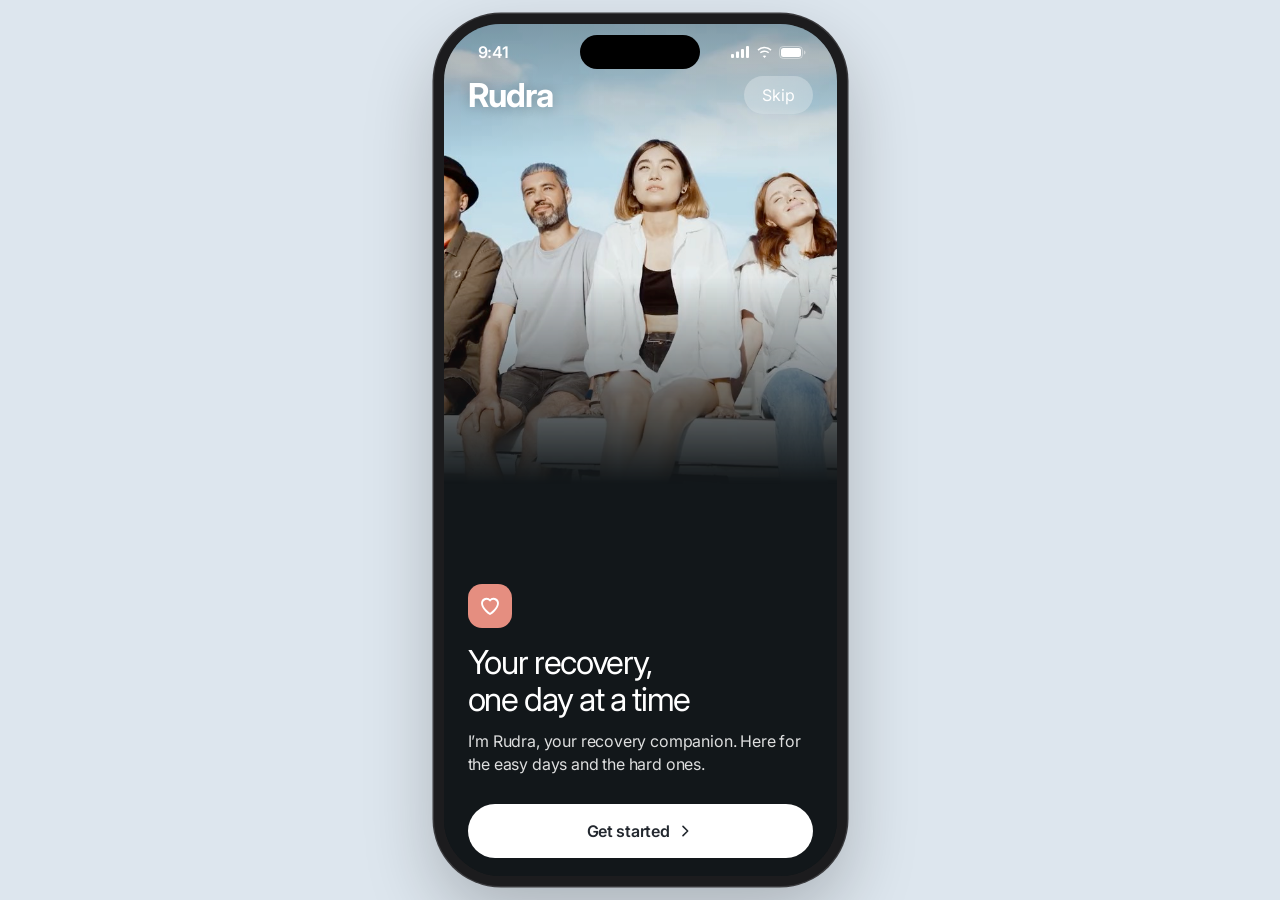
==== commit 2f46913a: "Headings: replace Lora serif with light Inter style across the app Co-Authored-By: Claude Sonnet 5.5" ====
--- a/index.html
+++ b/index.html
@@ -9,18 +9,18 @@
 <title>Rudra Health</title>
 <link rel="preconnect" href="https://fonts.googleapis.com">
 <link rel="preconnect" href="https://fonts.gstatic.com" crossorigin>
-<link href="https://fonts.googleapis.com/css2?family=Inter:wght@400;500;600;700&family=Lora:wght@500;600;700&display=swap" rel="stylesheet">
+<link href="https://fonts.googleapis.com/css2?family=Inter:wght@400;500;600;700&display=swap" rel="stylesheet">
 <link rel="stylesheet" href="styles.css?v=235">
 <link rel="stylesheet" href="theme.css?v=236">
 <link rel="stylesheet" href="ios.css?v=115">
 <link rel="stylesheet" href="soft.css?v=197">
 <link rel="stylesheet" href="modules.css?v=191">
 <link rel="stylesheet" href="dark.css?v=105">
-<link rel="stylesheet" href="intro.css?v=114">
-<link rel="stylesheet" href="welcome.css?v=197">
-<link rel="stylesheet" href="weekly.css?v=104">
-<link rel="stylesheet" href="community.css?v=177">
-<link rel="stylesheet" href="outline.css?v=128">
+<link rel="stylesheet" href="intro.css?v=115">
+<link rel="stylesheet" href="welcome.css?v=198">
+<link rel="stylesheet" href="weekly.css?v=105">
+<link rel="stylesheet" href="community.css?v=178">
+<link rel="stylesheet" href="outline.css?v=131">
 <script>try{var s=JSON.parse(localStorage.getItem("rudra_mobile_v1")||"{}");if(s.onboarded&&!/notrigger|nogate/.test(location.search))document.documentElement.classList.add("gated")}catch(e){}</script>
 <script>(function(){function f(){var k=Math.min(1,(innerHeight-24)/872,(innerWidth-24)/413);document.documentElement.style.setProperty("--ps",Math.max(.4,k).toFixed(3))}f();addEventListener("resize",f)})()</script>
 </head>
@@ -32,7 +32,7 @@
   <div id="toast" class="toast" role="status" aria-live="polite"></div>
 </div>
 <script src="app.js?v=322"></script>
-<script src="tools.js?v=326"></script>
+<script src="tools.js?v=326x"></script>
 <script src="survey.js?v=297"></script>
 <script src="modules.js?v=231"></script>
 <script src="onboarding.js?v=288"></script>
--- a/intro.css
+++ b/intro.css
@@ -4,7 +4,7 @@
 .intro-shade{position:absolute;inset:-1px;z-index:1;background:linear-gradient(180deg,rgba(18,23,26,.35) 0%,rgba(18,23,26,0) 14%)}
 .intro-copy,.intro-foot{position:relative;z-index:2}
 .intro-copy{margin-top:auto}
-.intro-copy h1{font-family:'Lora',Georgia,'Times New Roman',serif!important;font-size:42px;line-height:1.05;font-weight:600!important;letter-spacing:-.01em!important;margin:0;color:#fff!important;text-wrap:balance}
+.intro-copy h1{font-family:'Inter',-apple-system,'SF Pro Display','Helvetica Neue',sans-serif!important;font-size:42px;line-height:1.05;font-weight:400!important;letter-spacing:-.04em!important;margin:0;color:#fff!important;text-wrap:balance}
 .intro-copy p{font-size:16px;line-height:1.45;font-weight:400;color:rgba(255,255,255,.86);margin:12px 0 0}
 .intro-foot{margin-top:28px;display:flex}
 .intro-foot .btn.intro-btn{flex:1;height:54px;background:#fff!important;color:#111!important;box-shadow:none !important;border-radius:999px!important;font-weight:600}
@@ -20,7 +20,7 @@
 #v-onb .onb2 .onb-top .skip-link{background:rgba(255,255,255,.72);backdrop-filter:blur(14px);-webkit-backdrop-filter:blur(14px);padding:0 16px;height:38px;border-radius:19px;font-size:16px;font-weight:400;color:#2F5D7C}
 #v-onb .onb2 .onb-copy,#v-onb .onb2 .onb-dots,#v-onb .onb2 .onb-foot2{position:relative;z-index:2}
 #v-onb .onb2 .onb-copy{margin-top:auto!important;margin-bottom:0;padding:0 2px;text-align:left}
-#v-onb .onb2 .onb-copy h2{font-family:'Lora',Georgia,'Times New Roman',serif!important;font-size:33px!important;line-height:1.12!important;font-weight:600!important;letter-spacing:-.015em!important;color:#23282F!important;margin:0 0 10px}
+#v-onb .onb2 .onb-copy h2{font-family:'Inter',-apple-system,'SF Pro Display','Helvetica Neue',sans-serif!important;font-size:33px!important;line-height:1.12!important;font-weight:400!important;letter-spacing:-.04em!important;color:#23282F!important;margin:0 0 10px}
 #v-onb .onb2 .onb-copy p{font-size:16px;line-height:1.45;font-weight:400;color:#5C6470;max-width:none;margin:6px 0 0}
 #v-onb .onb2 .onb-dots{margin:18px 0 22px!important}
 #v-onb .onb2 .onb-dots button.on{background:#3F6E99!important}
--- a/welcome.css
+++ b/welcome.css
@@ -147,12 +147,12 @@
 .rd-welcome .rd-tap{position:absolute;left:0;right:0;bottom:16px;text-align:center;font-size:12px;font-weight:600;letter-spacing:.04em;color:#4F82B0;opacity:.85}
 
 /* check-in result page */
-.rd-result .rr-h1{margin:22px 0 16px;font-family:'Lora',Georgia,serif;font-weight:500;font-size:33px;line-height:1.12;letter-spacing:-.02em}
+.rd-result .rr-h1{margin:22px 0 16px;font-family:'Inter',-apple-system,'SF Pro Display','Helvetica Neue',sans-serif;font-weight:400;font-size:33px;line-height:1.12;letter-spacing:-.04em}
 .rd-result .rr-score,.oh-score .rr-score{display:flex;align-items:center;gap:14px;padding:20px 20px 16px;border-radius:28px;background:#fff;box-shadow:none}
 .rd-result .rr-arc,.oh-score .rr-arc{position:relative;flex:1.15;min-width:0}
 .rd-result .rr-arc svg,.oh-score .rr-arc svg{display:block;width:100%;height:auto}
 .rd-result .rr-num,.oh-score .rr-num{position:absolute;left:0;right:0;bottom:0;text-align:center;display:flex;flex-direction:column;align-items:center;line-height:1}
-.rd-result .rr-num b,.oh-score .rr-num b{font-family:'Lora',Georgia,serif;font-size:42px;font-weight:500;color:var(--ink)}
+.rd-result .rr-num b,.oh-score .rr-num b{font-family:'Inter',-apple-system,'SF Pro Display','Helvetica Neue',sans-serif;font-size:42px;font-weight:400;color:var(--ink)}
 .rd-result .rr-num small,.oh-score .rr-num small{margin-top:6px;font-size:12px;font-weight:600;letter-spacing:.14em;color:var(--muted)}
 .rd-result .rr-side,.oh-score .rr-side{position:relative;flex:1;padding-left:16px;border-left:1px solid #E6ECF2;display:flex;flex-direction:column;gap:2px}
 .rd-result .rr-side b,.oh-score .rr-side b{font-size:20px;font-weight:600;letter-spacing:-.02em;color:var(--ink)}
@@ -168,7 +168,7 @@
 .rd-result .rr-reward,.oh-score .rr-reward{display:flex;align-items:center;justify-content:space-between;margin-bottom:14px;padding:14px 18px;border-radius:20px;background:#E3EDF7}
 .rd-result .rr-reward b,.oh-score .rr-reward b{display:block;font-size:16px;font-weight:600;color:var(--ink)}
 .rd-result .rr-reward span,.oh-score .rr-reward span{font-size:12px;color:#5C7992}
-.rd-result .rr-reward strong,.oh-score .rr-reward strong{font-family:'Lora',Georgia,serif;font-size:33px;font-weight:500;color:#3F6C98}
+.rd-result .rr-reward strong,.oh-score .rr-reward strong{font-family:'Inter',-apple-system,'SF Pro Display','Helvetica Neue',sans-serif;font-size:33px;font-weight:400;color:#3F6C98}
 .rd-result .rr-next .btn,.oh-score .rr-next .btn{display:flex;align-items:center;justify-content:center;gap:8px;width:100%;height:58px;border-radius:29px!important}
 .rd-result .rr-later,.oh-score .rr-later{display:block;width:100%;margin-top:6px;padding:12px;background:none;border:0;font:600 16px/1 'Inter',sans-serif;color:#B5604F}
 
@@ -223,7 +223,7 @@
 .rd-result .rr-earn>div{flex:1;min-width:0}
 .rd-result .rr-earn b,.oh-score .rr-earn b{display:block;font-size:16px;font-weight:600;color:var(--ink)}
 .rd-result .rr-earn small,.oh-score .rr-earn small{font-size:12px;color:#5F7A67}
-.rd-result .rr-earn strong{font-family:'Lora',Georgia,serif;font-size:26px;font-weight:500;color:#3F6B4E}
+.rd-result .rr-earn strong{font-family:'Inter',-apple-system,'SF Pro Display','Helvetica Neue',sans-serif;font-size:26px;font-weight:400;color:#3F6B4E}
 /* finish-to-earn: same look as the green "Earn up to" chip */
 .rd-result .rr-reward,.oh-score .rr-reward{background:#E1ECE2!important;border-radius:22px;padding:14px 18px;gap:12px;color:#3F6B4E}
 .rd-result .rr-coin,.oh-score .rr-coin{width:auto;height:auto;background:none;box-shadow:none;border-radius:0;color:#3F6B4E}
@@ -247,7 +247,7 @@
 .fx-x{flex:none;width:44px;height:44px;border-radius:50%;border:0;background:#fff;color:#26323D;display:grid;place-items:center;box-shadow:none}
 .fx-wk{flex:1;font-size:12px;font-weight:700;letter-spacing:.1em;text-transform:uppercase;color:#3F6488}
 .fx-help{border:0;background:none;font:600 16px/1 'Inter',sans-serif;color:#26323D;padding:8px 0}
-.fx-title{margin:22px 0 16px;font-family:'Lora',Georgia,serif;font-size:33px;line-height:1.1;font-weight:500;letter-spacing:-.02em}
+.fx-title{margin:22px 0 16px;font-family:'Inter',-apple-system,'SF Pro Display','Helvetica Neue',sans-serif;font-size:33px;line-height:1.1;font-weight:400;letter-spacing:-.04em}
 #fp-steps{flex:1;display:flex;flex-direction:column}
 .fx-prog{display:flex;justify-content:space-between;font-size:16px;font-weight:600;color:#5C6975}
 .fx-bar{height:5px;border-radius:3px;background:#E3E1DB;margin:9px 0 18px;overflow:hidden}
@@ -258,7 +258,7 @@
 .fx-w{animation:fxWave 7s ease-in-out infinite alternate}.fx-w2{animation-duration:9s;animation-delay:-2s}.fx-w3{animation-duration:11s;animation-delay:-4s}
 @keyframes fxWave{from{transform:translateX(-16px)}to{transform:translateX(16px)}}
 .fx-time{position:absolute;top:14px;right:14px;padding:8px 16px;border-radius:20px;background:#fff;font-size:20px;font-weight:700;color:#35597D;font-variant-numeric:tabular-nums}
-.fx-st{margin:22px 0 8px;text-align:center;font-family:'Lora',Georgia,serif;font-size:26px;line-height:1.2;font-weight:500;letter-spacing:-.02em}
+.fx-st{margin:22px 0 8px;text-align:center;font-family:'Inter',-apple-system,'SF Pro Display','Helvetica Neue',sans-serif;font-size:26px;line-height:1.2;font-weight:400;letter-spacing:-.04em}
 .fx-sd{margin:0 auto;max-width:330px;text-align:center;font-size:16px;line-height:1.55;color:#5C6975}
 .fx-next{margin-top:auto!important;display:block;width:100%;height:58px;border-radius:29px!important;background:#4A6E96!important;color:#fff!important;font-size:16px;font-weight:600}
 .fx-next:disabled{opacity:.55}
@@ -375,7 +375,7 @@
 .fx-card .fx-eye{margin-top:2px}
 .fx-card .fx-st,.fx-card .fx-sd,.fx-card .fx-eye{animation:none}
 .fx-card .fx-sd{margin-bottom:0!important}
-.fx-num{position:absolute;right:16px;top:8px;font-family:'Lora',Georgia,serif;font-size:42px;line-height:1;font-weight:500;color:#E6EDF4}
+.fx-num{position:absolute;right:16px;top:8px;font-family:'Inter',-apple-system,'SF Pro Display','Helvetica Neue',sans-serif;font-size:42px;line-height:1;font-weight:400;color:#E6EDF4}
 .fx-card .fx-st{font-size:26px!important}
 /* clean & calm step page */
 .fx-layer:not(.fx-done-l) .fx-card{margin:22px 4px 0!important;padding:0!important;background:none!important;box-shadow:none !important;border-radius:0}
@@ -483,7 +483,7 @@
 .lc-cnt{font-size:16px;color:#6B7682}.lc-cnt b{color:#26323D;font-weight:700}
 .lc-content{flex:1}
 .lc-intro{margin:0 0 12px;font-size:16px;line-height:1.55;color:#5C6975}
-.lc-q{margin:0;font-family:'Lora',Georgia,serif;font-size:26px;line-height:1.2;font-weight:500;letter-spacing:-.02em}
+.lc-q{margin:0;font-family:'Inter',-apple-system,'SF Pro Display','Helvetica Neue',sans-serif;font-size:26px;line-height:1.2;font-weight:400;letter-spacing:-.04em}
 .lc-hint{margin:6px 0 0;font-size:16px;color:#6B7682}
 .lc-opts{display:flex;flex-direction:column;gap:10px;margin-top:16px}
 .lc-opt{display:flex;align-items:center;gap:12px;width:100%;text-align:left;padding:13px 14px;border-radius:18px;border:1.5px solid #E3E1DB;background:#fff;font:500 16px/1.35 'Inter',sans-serif;color:#26323D}
@@ -531,7 +531,7 @@
 .lc-bk{border-color:#E3E7EC!important}
 
 /* log out confirmation */
-.lo-sheet h2{margin:16px 0 8px;font-family:'Lora',Georgia,serif;font-size:26px;line-height:1.2;font-weight:500;letter-spacing:-.02em;color:#26323D;text-align:center}
+.lo-sheet h2{margin:16px 0 8px;font-family:'Inter',-apple-system,'SF Pro Display','Helvetica Neue',sans-serif;font-size:26px;line-height:1.2;font-weight:400;letter-spacing:-.04em;color:#26323D;text-align:center}
 .lo-ic{width:68px;height:68px;border-radius:50%;display:grid;place-items:center;margin:4px auto 0;color:#B5574A;background:radial-gradient(circle at 30% 25%,#FDF4F2,#F4D3CD 70%);box-shadow:none}
 .lo-sheet .trig-p{text-align:center;margin-left:auto;margin-right:auto}
 .lo-yes{background:#C25445!important;color:#fff!important;box-shadow:none !important}
@@ -644,7 +644,7 @@
 .prep .po-core{position:relative;display:grid;place-items:center;width:92px;height:92px;border-radius:50%;background:#fff;color:#4F82B0;box-shadow:none;animation:poPulse 1.8s ease-in-out infinite}
 .prep .po-dot{position:absolute;width:9px;height:9px;border-radius:50%;background:#E0B454;opacity:.85;animation:poFloat 3s ease-in-out infinite}
 .prep .po-dot.d1{top:6px;right:18px}.prep .po-dot.d2{bottom:14px;left:6px;background:#8DB89A;animation-delay:.6s}.prep .po-dot.d3{top:40px;left:-6px;width:6px;height:6px;animation-delay:1.2s}
-.prep h1{font-family:'Lora',Georgia,serif;font-size:26px;line-height:1.2;font-weight:500;letter-spacing:-.01em;color:#26323D;margin:0;max-width:300px}
+.prep h1{font-family:'Inter',-apple-system,'SF Pro Display','Helvetica Neue',sans-serif;font-size:26px;line-height:1.2;font-weight:400;letter-spacing:-.04em;color:#26323D;margin:0;max-width:300px}
 .prep>p{font-size:16px;line-height:1.45;color:#6B7785;margin:10px 0 28px;max-width:280px}
 .prep-steps{list-style:none;margin:0;padding:0;display:grid;gap:12px;text-align:left}
 .prep-steps li{display:flex;align-items:center;gap:12px;font-size:16px;color:#9AA5B1;opacity:0;animation:psIn .5s ease forwards;animation-delay:calc(var(--i) * 2s + .2s)}
@@ -719,7 +719,7 @@
 .pb-lines line{stroke:#BFD3EA;stroke-width:1.1;stroke-dasharray:3 5;animation:pbFlow 2.4s linear infinite;animation-delay:var(--d)}
 .pb-nodes circle{fill:#fff;stroke:#6C9FCC;stroke-width:2;animation:pbNode 2.4s ease-in-out infinite;animation-delay:var(--d);transform-box:fill-box;transform-origin:center}
 .pb-scan{fill:rgba(108,159,204,.14);animation:pbScan 3.2s ease-in-out infinite}
-.prepb h1{font-family:'Lora',Georgia,serif;font-size:26px;line-height:1.2;font-weight:500;color:#26323D;margin:6px 0 0}
+.prepb h1{font-family:'Inter',-apple-system,'SF Pro Display','Helvetica Neue',sans-serif;font-size:26px;line-height:1.2;font-weight:400;color:#26323D;margin:6px 0 0}
 .pb-sub{font-size:16px;color:#6B7785;margin:8px 0 18px;min-height:22px}
 .pb-meter{display:flex;align-items:center;gap:12px;width:100%;max-width:300px}
 .pb-bar{flex:1;height:8px;border-radius:4px;background:#D3DDE8;overflow:hidden}
--- a/weekly.css
+++ b/weekly.css
@@ -2,7 +2,7 @@
 .rc-wrap{padding-top:calc(54px + var(--sat,0px))!important}
 .rc-hero{display:flex;justify-content:center;margin-top:8px}.rc-hero svg{width:min(200px,56%);height:auto}
 .rc-lab{margin:6px 0 0;text-align:center;font-size:16px;color:#5C6975}
-.rc-amt{text-align:center;font-family:'Lora',Georgia,serif;font-size:53px;line-height:1.1;font-weight:500;letter-spacing:-.03em;color:#26323D;margin:2px 0 18px}
+.rc-amt{text-align:center;font-family:'Inter',-apple-system,'SF Pro Display','Helvetica Neue',sans-serif;font-size:53px;line-height:1.1;font-weight:400;letter-spacing:-.04em;color:#26323D;margin:2px 0 18px}
 .rc-tiles{display:grid;grid-template-columns:1fr 1fr;gap:12px}
 .rc-tiles div{padding:14px 16px;border-radius:20px;background:#FBF1D4}
 .rc-tiles b{display:block;font-size:26px;font-weight:700;color:#26323D}.rc-tiles small{font-size:16px;font-weight:500;color:#7A6A3A}
--- a/community.css
+++ b/community.css
@@ -3,7 +3,7 @@
 #v-community,.zcm-lay,.zrm-sheet{
   --ink:#1F2A37;--muted:#7B8793;--hair:#E2E0DA;--paper:#F7F6F3;--gutter:20px;
   --cta:#6C9FCC;--cta-d:#4F82B0;
-  --f-ui:'Inter',-apple-system,'SF Pro Display','Helvetica Neue',sans-serif;--f-body:'Inter',-apple-system,'SF Pro Display','Helvetica Neue',sans-serif;--f-disp:'Lora',Georgia,serif;
+  --f-ui:'Inter',-apple-system,'SF Pro Display','Helvetica Neue',sans-serif;--f-body:'Inter',-apple-system,'SF Pro Display','Helvetica Neue',sans-serif;--f-disp:'Inter',-apple-system,'SF Pro Display','Helvetica Neue',sans-serif;
   --shadow-soft:none;
 }
 /* Help pill in the header */
@@ -395,7 +395,7 @@
 .zrm-acts{border-bottom:0!important}
 
 /* new post screen */
-.zc-title{font-family:'Lora',Georgia,serif!important;font-weight:600!important;font-size:33px!important;letter-spacing:-.015em!important;margin:2px 0 6px!important}
+.zc-title{font-family:'Inter',-apple-system,'SF Pro Display','Helvetica Neue',sans-serif!important;font-weight:400!important;font-size:33px!important;letter-spacing:-.04em!important;margin:2px 0 6px!important}
 .zc-sub{font-size:16px;line-height:1.45;color:#6B7785;margin:0 0 18px}
 .zc-who{display:flex;align-items:center;gap:12px;padding:12px 14px;border-radius:20px;background:#fff;box-shadow:none;margin-bottom:20px}
 .zc-wt{flex:1;min-width:0}.zc-wt b{display:block;font:700 16px var(--f-ui);color:var(--ink)}.zc-wt small{display:block;font-size:12px;line-height:1.35;color:#7C8894;margin-top:1px}
@@ -421,7 +421,7 @@
 .zc-note svg{flex-shrink:0;margin-top:1px;color:#4F82B0}
 
 /* sub-page titles + meeting finder in our style */
-.zcm-lay h1.zcm-lh{font-family:'Lora',Georgia,serif!important;font-weight:600!important;font-size:33px!important;letter-spacing:-.015em!important}
+.zcm-lay h1.zcm-lh{font-family:'Inter',-apple-system,'SF Pro Display','Helvetica Neue',sans-serif!important;font-weight:400!important;font-size:33px!important;letter-spacing:-.04em!important}
 .zmt-intro{font-size:16px!important;color:#6B7785!important;margin:0 2px 16px!important}
 .zmf{background:#fff!important;border:1px solid #E6EDF4;padding:18px 18px 16px!important;border-radius:22px!important;box-shadow:none !important}
 .zmf::after{display:none!important}
@@ -437,11 +437,11 @@
 
 /* 1:1 Support in our style */
 .zp1-hero{background:linear-gradient(160deg,#E8F1FA 0%,#F4F8FC 100%)!important;border:1px solid #DCE8F3;box-shadow:none !important}
-.zp1-hero h2{font-family:'Lora',Georgia,serif!important;font-weight:600!important;color:#26323D!important;letter-spacing:-.01em}
+.zp1-hero h2{font-family:'Inter',-apple-system,'SF Pro Display','Helvetica Neue',sans-serif!important;font-weight:400!important;color:#26323D!important;letter-spacing:-.04em}
 .zp1-hero p{color:#5F6B78!important}
 .zp1-tags span{background:#fff!important;color:#3F6E99!important;box-shadow:none}
 .zp1-cta{background:#6C9FCC!important;color:#fff!important;box-shadow:none !important}
-.zp1-h{font-family:'Lora',Georgia,serif!important;font-weight:600!important;font-size:20px!important;letter-spacing:-.01em!important;color:#26323D!important}
+.zp1-h{font-family:'Inter',-apple-system,'SF Pro Display','Helvetica Neue',sans-serif!important;font-weight:500!important;font-size:20px!important;letter-spacing:-.02em!important;color:#26323D!important}
 .zp1-steps li b{background:#6C9FCC!important;box-shadow:none !important}
 .zp1-help>div{background:#fff!important;border:1px solid #E6EDF4;box-shadow:none !important;color:#26323D!important}
 .zp1-help>div span{background:#E9F1F8!important;color:#4F82B0!important}
@@ -457,9 +457,9 @@
 .zp1-talk a .zri{background:#E9F1F8!important}
 
 /* Events + Resources in our style */
-.zrc-lbl{font-family:'Lora',Georgia,serif!important;font-weight:600!important;font-size:20px!important;letter-spacing:-.01em!important;color:#26323D!important;margin:22px 2px 12px!important}
+.zrc-lbl{font-family:'Inter',-apple-system,'SF Pro Display','Helvetica Neue',sans-serif!important;font-weight:500!important;font-size:20px!important;letter-spacing:-.02em!important;color:#26323D!important;margin:22px 2px 12px!important}
 .zrm-hero2.zev-hero{background:linear-gradient(160deg,#E8F1FA 0%,#F4F8FC 100%)!important;border:1px solid #DCE8F3;box-shadow:none !important}
-.zev-hero b{color:#26323D!important;font-family:'Lora',Georgia,serif!important;font-weight:600!important}
+.zev-hero b{color:#26323D!important;font-family:'Inter',-apple-system,'SF Pro Display','Helvetica Neue',sans-serif!important;font-weight:400!important}
 .zev-hero small{color:#5F6B78!important}
 .zev-hero .zri,.zev-hero .go{background:#fff!important;color:#4F82B0!important}
 .zev-hero .zev-pill{background:#fff!important;color:#3F6E99!important}
@@ -517,7 +517,7 @@
 .zp1-ask .zri{grid-row:1;width:48px!important;height:48px!important;border-radius:16px!important;background:#fff!important;color:#4F82B0!important;box-shadow:none}
 .zp1-ask>div{grid-column:2;min-width:0}
 .zp1-ask small{display:block;font:700 12px var(--f-ui)!important;letter-spacing:.08em;text-transform:uppercase;color:#4F82B0!important;margin-bottom:6px}
-.zp1-ask q{display:block;quotes:none;font-family:'Lora',Georgia,serif!important;font-weight:500!important;font-size:20px!important;line-height:1.3!important;color:#26323D!important}
+.zp1-ask q{display:block;quotes:none;font-family:'Inter',-apple-system,'SF Pro Display','Helvetica Neue',sans-serif!important;font-weight:500!important;font-size:20px!important;line-height:1.3!important;color:#26323D!important}
 .zp1-ask q::before{content:'\201C'}.zp1-ask q::after{content:'\201D'}
 .zp1-ask button{grid-column:1/-1;display:flex;align-items:center;justify-content:center;gap:8px;height:46px;margin-top:12px;border-radius:23px!important;background:#6C9FCC!important;color:#fff!important;font:700 16px var(--f-ui)!important;padding:0 18px!important}
 .zp1-verify{display:flex!important;align-items:center;justify-content:center;gap:8px;margin-top:12px!important;padding:12px 16px;border-radius:999px;background:#fff;border:1px solid #DCE8F3;box-shadow:none;color:#3F6E99!important;font:700 16px var(--f-ui)!important}
@@ -549,7 +549,7 @@
 
 /* "Ask your clinic" card, more polish */
 .zp1-ask{position:relative;overflow:hidden;padding:20px 18px 18px!important;background:linear-gradient(160deg,#E4EEF9 0%,#F2F7FC 70%,#fff 140%)!important;border:1.5px solid rgba(108,159,204,.32)!important;box-shadow:none !important}
-.zp1-ask::before{content:'\201C';position:absolute;right:14px;top:-18px;font:700 130px/1 'Lora',Georgia,serif;color:rgba(108,159,204,.2);pointer-events:none}
+.zp1-ask::before{content:'\201C';position:absolute;right:14px;top:-18px;font:700 130px/1 'Inter',-apple-system,'SF Pro Display','Helvetica Neue',sans-serif;color:rgba(108,159,204,.2);pointer-events:none}
 .zp1-ask small{display:inline-block!important;padding:5px 11px;border-radius:999px;background:#fff;box-shadow:none;margin-bottom:10px!important}
 .zp1-ask q{font-size:20px!important;line-height:1.3!important;max-width:15em}
 .zp1-ask q::before,.zp1-ask q::after{content:none!important}
@@ -868,7 +868,7 @@
 .zrx-list .zv-empty.sv{background:linear-gradient(165deg,#ECE6F7 0%,#F7F4FC 80%,#fff 140%);border:1.5px solid #D3C9EA!important;border-radius:24px!important;padding:30px 22px 24px!important;gap:6px}
 .zv-art{display:block;width:150px;height:112px;margin-bottom:6px}
 .zv-art svg{width:100%;height:100%;display:block}
-.zv-empty.sv b{font-family:'Lora',Georgia,serif!important;font-weight:600!important;font-size:26px!important;letter-spacing:-.01em;color:#26323D}
+.zv-empty.sv b{font-family:'Inter',-apple-system,'SF Pro Display','Helvetica Neue',sans-serif!important;font-weight:400!important;font-size:26px!important;letter-spacing:-.04em;color:#26323D}
 .zv-empty.sv .zv-sub{font-size:16px;line-height:1.5;color:#6B6585;max-width:26ch}
 .zv-empty.sv .zv-go{margin-top:16px;width:100%;height:50px;border-radius:25px;background:#6C9FCC!important;color:#fff!important;font-size:16px}
 
--- a/outline.css
+++ b/outline.css
@@ -104,3 +104,10 @@
 @media (min-width:481px){
   .phone{box-sizing:content-box;width:393px;height:852px;flex:none;border-width:10px;transform:scale(var(--ps,1));transform-origin:center center}
 }
+
+/* Survey slider: smaller score number, more room around it */
+.scard .s-val{font-size:42px!important;line-height:1.1!important;margin:16px 0 22px!important}
+
+/* Home: smaller Recovery Score number and caption */
+.oh-score .rr-num b{font-size:33px!important}
+.oh-score .rr-num small,.oh-score .rr-cap{font-size:11px!important;letter-spacing:.12em!important}
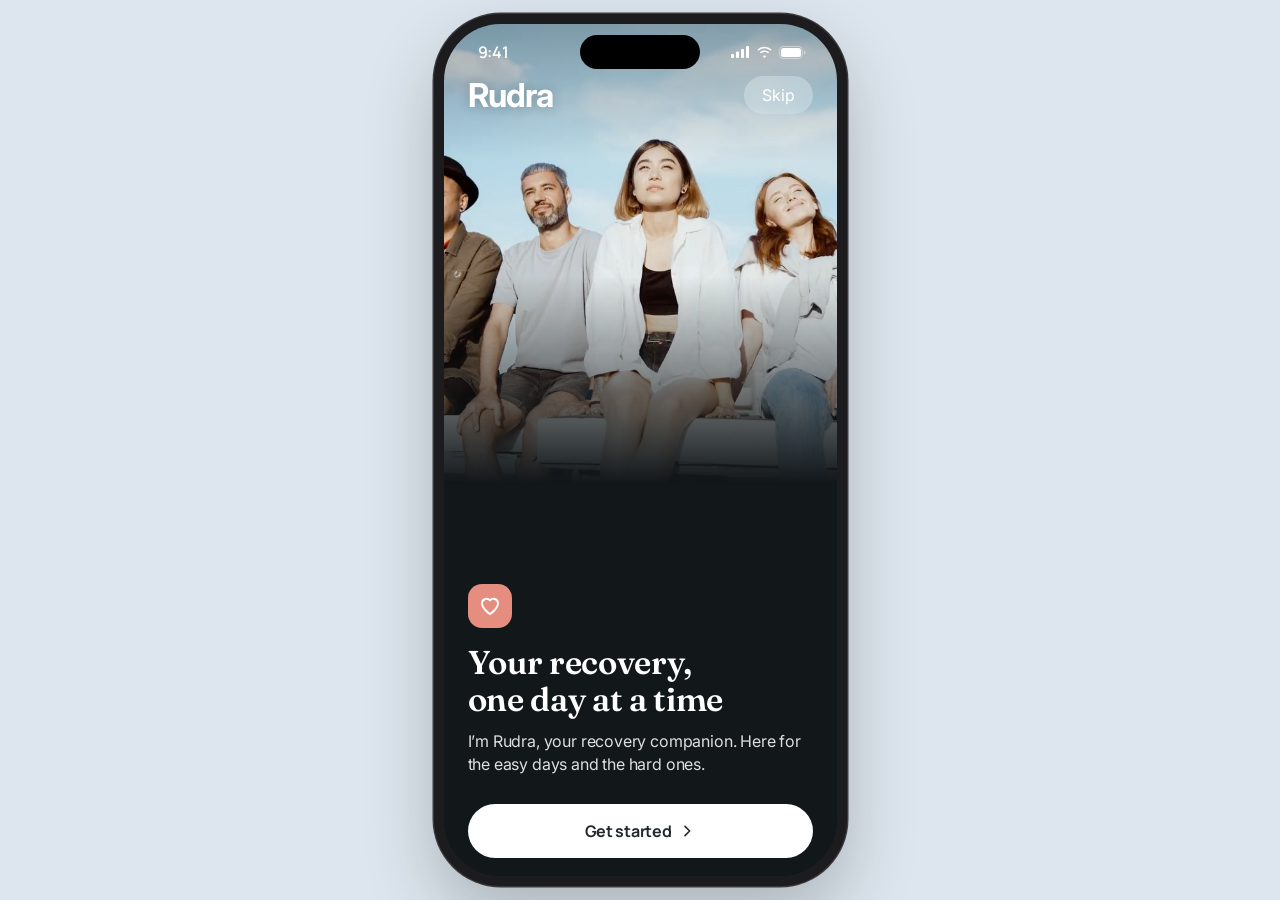
==== commit 3a08f641: "Fonts: Fraunces titles, Manrope bold UI/buttons, Inter body (matches reference) Co-Authored-By: Clau" ====
--- a/index.html
+++ b/index.html
@@ -9,18 +9,18 @@
 <title>Rudra Health</title>
 <link rel="preconnect" href="https://fonts.googleapis.com">
 <link rel="preconnect" href="https://fonts.gstatic.com" crossorigin>
-<link href="https://fonts.googleapis.com/css2?family=Inter:wght@400;500;600;700&display=swap" rel="stylesheet">
+<link href="https://fonts.googleapis.com/css2?family=Inter:wght@400;500;600;700&family=Fraunces:opsz,wght@9..144,400;9..144,500;9..144,600&family=Manrope:wght@500;600;700;800&display=swap" rel="stylesheet">
 <link rel="stylesheet" href="styles.css?v=235">
 <link rel="stylesheet" href="theme.css?v=236">
 <link rel="stylesheet" href="ios.css?v=115">
 <link rel="stylesheet" href="soft.css?v=197">
 <link rel="stylesheet" href="modules.css?v=191">
 <link rel="stylesheet" href="dark.css?v=105">
-<link rel="stylesheet" href="intro.css?v=115">
-<link rel="stylesheet" href="welcome.css?v=198">
-<link rel="stylesheet" href="weekly.css?v=105">
-<link rel="stylesheet" href="community.css?v=178">
-<link rel="stylesheet" href="outline.css?v=131">
+<link rel="stylesheet" href="intro.css?v=116">
+<link rel="stylesheet" href="welcome.css?v=199">
+<link rel="stylesheet" href="weekly.css?v=106">
+<link rel="stylesheet" href="community.css?v=179">
+<link rel="stylesheet" href="outline.css?v=133">
 <script>try{var s=JSON.parse(localStorage.getItem("rudra_mobile_v1")||"{}");if(s.onboarded&&!/notrigger|nogate/.test(location.search))document.documentElement.classList.add("gated")}catch(e){}</script>
 <script>(function(){function f(){var k=Math.min(1,(innerHeight-24)/872,(innerWidth-24)/413);document.documentElement.style.setProperty("--ps",Math.max(.4,k).toFixed(3))}f();addEventListener("resize",f)})()</script>
 </head>
--- a/intro.css
+++ b/intro.css
@@ -4,7 +4,7 @@
 .intro-shade{position:absolute;inset:-1px;z-index:1;background:linear-gradient(180deg,rgba(18,23,26,.35) 0%,rgba(18,23,26,0) 14%)}
 .intro-copy,.intro-foot{position:relative;z-index:2}
 .intro-copy{margin-top:auto}
-.intro-copy h1{font-family:'Inter',-apple-system,'SF Pro Display','Helvetica Neue',sans-serif!important;font-size:42px;line-height:1.05;font-weight:400!important;letter-spacing:-.04em!important;margin:0;color:#fff!important;text-wrap:balance}
+.intro-copy h1{font-family:'Fraunces',Georgia,serif!important;font-size:42px;line-height:1.05;font-weight:600!important;letter-spacing:-.01em!important;margin:0;color:#fff!important;text-wrap:balance}
 .intro-copy p{font-size:16px;line-height:1.45;font-weight:400;color:rgba(255,255,255,.86);margin:12px 0 0}
 .intro-foot{margin-top:28px;display:flex}
 .intro-foot .btn.intro-btn{flex:1;height:54px;background:#fff!important;color:#111!important;box-shadow:none !important;border-radius:999px!important;font-weight:600}
@@ -20,7 +20,7 @@
 #v-onb .onb2 .onb-top .skip-link{background:rgba(255,255,255,.72);backdrop-filter:blur(14px);-webkit-backdrop-filter:blur(14px);padding:0 16px;height:38px;border-radius:19px;font-size:16px;font-weight:400;color:#2F5D7C}
 #v-onb .onb2 .onb-copy,#v-onb .onb2 .onb-dots,#v-onb .onb2 .onb-foot2{position:relative;z-index:2}
 #v-onb .onb2 .onb-copy{margin-top:auto!important;margin-bottom:0;padding:0 2px;text-align:left}
-#v-onb .onb2 .onb-copy h2{font-family:'Inter',-apple-system,'SF Pro Display','Helvetica Neue',sans-serif!important;font-size:33px!important;line-height:1.12!important;font-weight:400!important;letter-spacing:-.04em!important;color:#23282F!important;margin:0 0 10px}
+#v-onb .onb2 .onb-copy h2{font-family:'Fraunces',Georgia,serif!important;font-size:33px!important;line-height:1.12!important;font-weight:600!important;letter-spacing:-.015em!important;color:#23282F!important;margin:0 0 10px}
 #v-onb .onb2 .onb-copy p{font-size:16px;line-height:1.45;font-weight:400;color:#5C6470;max-width:none;margin:6px 0 0}
 #v-onb .onb2 .onb-dots{margin:18px 0 22px!important}
 #v-onb .onb2 .onb-dots button.on{background:#3F6E99!important}
--- a/welcome.css
+++ b/welcome.css
@@ -147,12 +147,12 @@
 .rd-welcome .rd-tap{position:absolute;left:0;right:0;bottom:16px;text-align:center;font-size:12px;font-weight:600;letter-spacing:.04em;color:#4F82B0;opacity:.85}
 
 /* check-in result page */
-.rd-result .rr-h1{margin:22px 0 16px;font-family:'Inter',-apple-system,'SF Pro Display','Helvetica Neue',sans-serif;font-weight:400;font-size:33px;line-height:1.12;letter-spacing:-.04em}
+.rd-result .rr-h1{margin:22px 0 16px;font-family:'Fraunces',Georgia,serif;font-weight:500;font-size:33px;line-height:1.12;letter-spacing:-.02em}
 .rd-result .rr-score,.oh-score .rr-score{display:flex;align-items:center;gap:14px;padding:20px 20px 16px;border-radius:28px;background:#fff;box-shadow:none}
 .rd-result .rr-arc,.oh-score .rr-arc{position:relative;flex:1.15;min-width:0}
 .rd-result .rr-arc svg,.oh-score .rr-arc svg{display:block;width:100%;height:auto}
 .rd-result .rr-num,.oh-score .rr-num{position:absolute;left:0;right:0;bottom:0;text-align:center;display:flex;flex-direction:column;align-items:center;line-height:1}
-.rd-result .rr-num b,.oh-score .rr-num b{font-family:'Inter',-apple-system,'SF Pro Display','Helvetica Neue',sans-serif;font-size:42px;font-weight:400;color:var(--ink)}
+.rd-result .rr-num b,.oh-score .rr-num b{font-family:'Fraunces',Georgia,serif;font-size:42px;font-weight:500;color:var(--ink)}
 .rd-result .rr-num small,.oh-score .rr-num small{margin-top:6px;font-size:12px;font-weight:600;letter-spacing:.14em;color:var(--muted)}
 .rd-result .rr-side,.oh-score .rr-side{position:relative;flex:1;padding-left:16px;border-left:1px solid #E6ECF2;display:flex;flex-direction:column;gap:2px}
 .rd-result .rr-side b,.oh-score .rr-side b{font-size:20px;font-weight:600;letter-spacing:-.02em;color:var(--ink)}
@@ -168,7 +168,7 @@
 .rd-result .rr-reward,.oh-score .rr-reward{display:flex;align-items:center;justify-content:space-between;margin-bottom:14px;padding:14px 18px;border-radius:20px;background:#E3EDF7}
 .rd-result .rr-reward b,.oh-score .rr-reward b{display:block;font-size:16px;font-weight:600;color:var(--ink)}
 .rd-result .rr-reward span,.oh-score .rr-reward span{font-size:12px;color:#5C7992}
-.rd-result .rr-reward strong,.oh-score .rr-reward strong{font-family:'Inter',-apple-system,'SF Pro Display','Helvetica Neue',sans-serif;font-size:33px;font-weight:400;color:#3F6C98}
+.rd-result .rr-reward strong,.oh-score .rr-reward strong{font-family:'Fraunces',Georgia,serif;font-size:33px;font-weight:500;color:#3F6C98}
 .rd-result .rr-next .btn,.oh-score .rr-next .btn{display:flex;align-items:center;justify-content:center;gap:8px;width:100%;height:58px;border-radius:29px!important}
 .rd-result .rr-later,.oh-score .rr-later{display:block;width:100%;margin-top:6px;padding:12px;background:none;border:0;font:600 16px/1 'Inter',sans-serif;color:#B5604F}
 
@@ -223,7 +223,7 @@
 .rd-result .rr-earn>div{flex:1;min-width:0}
 .rd-result .rr-earn b,.oh-score .rr-earn b{display:block;font-size:16px;font-weight:600;color:var(--ink)}
 .rd-result .rr-earn small,.oh-score .rr-earn small{font-size:12px;color:#5F7A67}
-.rd-result .rr-earn strong{font-family:'Inter',-apple-system,'SF Pro Display','Helvetica Neue',sans-serif;font-size:26px;font-weight:400;color:#3F6B4E}
+.rd-result .rr-earn strong{font-family:'Fraunces',Georgia,serif;font-size:26px;font-weight:500;color:#3F6B4E}
 /* finish-to-earn: same look as the green "Earn up to" chip */
 .rd-result .rr-reward,.oh-score .rr-reward{background:#E1ECE2!important;border-radius:22px;padding:14px 18px;gap:12px;color:#3F6B4E}
 .rd-result .rr-coin,.oh-score .rr-coin{width:auto;height:auto;background:none;box-shadow:none;border-radius:0;color:#3F6B4E}
@@ -247,7 +247,7 @@
 .fx-x{flex:none;width:44px;height:44px;border-radius:50%;border:0;background:#fff;color:#26323D;display:grid;place-items:center;box-shadow:none}
 .fx-wk{flex:1;font-size:12px;font-weight:700;letter-spacing:.1em;text-transform:uppercase;color:#3F6488}
 .fx-help{border:0;background:none;font:600 16px/1 'Inter',sans-serif;color:#26323D;padding:8px 0}
-.fx-title{margin:22px 0 16px;font-family:'Inter',-apple-system,'SF Pro Display','Helvetica Neue',sans-serif;font-size:33px;line-height:1.1;font-weight:400;letter-spacing:-.04em}
+.fx-title{margin:22px 0 16px;font-family:'Fraunces',Georgia,serif;font-size:33px;line-height:1.1;font-weight:500;letter-spacing:-.02em}
 #fp-steps{flex:1;display:flex;flex-direction:column}
 .fx-prog{display:flex;justify-content:space-between;font-size:16px;font-weight:600;color:#5C6975}
 .fx-bar{height:5px;border-radius:3px;background:#E3E1DB;margin:9px 0 18px;overflow:hidden}
@@ -258,7 +258,7 @@
 .fx-w{animation:fxWave 7s ease-in-out infinite alternate}.fx-w2{animation-duration:9s;animation-delay:-2s}.fx-w3{animation-duration:11s;animation-delay:-4s}
 @keyframes fxWave{from{transform:translateX(-16px)}to{transform:translateX(16px)}}
 .fx-time{position:absolute;top:14px;right:14px;padding:8px 16px;border-radius:20px;background:#fff;font-size:20px;font-weight:700;color:#35597D;font-variant-numeric:tabular-nums}
-.fx-st{margin:22px 0 8px;text-align:center;font-family:'Inter',-apple-system,'SF Pro Display','Helvetica Neue',sans-serif;font-size:26px;line-height:1.2;font-weight:400;letter-spacing:-.04em}
+.fx-st{margin:22px 0 8px;text-align:center;font-family:'Fraunces',Georgia,serif;font-size:26px;line-height:1.2;font-weight:500;letter-spacing:-.02em}
 .fx-sd{margin:0 auto;max-width:330px;text-align:center;font-size:16px;line-height:1.55;color:#5C6975}
 .fx-next{margin-top:auto!important;display:block;width:100%;height:58px;border-radius:29px!important;background:#4A6E96!important;color:#fff!important;font-size:16px;font-weight:600}
 .fx-next:disabled{opacity:.55}
@@ -375,7 +375,7 @@
 .fx-card .fx-eye{margin-top:2px}
 .fx-card .fx-st,.fx-card .fx-sd,.fx-card .fx-eye{animation:none}
 .fx-card .fx-sd{margin-bottom:0!important}
-.fx-num{position:absolute;right:16px;top:8px;font-family:'Inter',-apple-system,'SF Pro Display','Helvetica Neue',sans-serif;font-size:42px;line-height:1;font-weight:400;color:#E6EDF4}
+.fx-num{position:absolute;right:16px;top:8px;font-family:'Fraunces',Georgia,serif;font-size:42px;line-height:1;font-weight:500;color:#E6EDF4}
 .fx-card .fx-st{font-size:26px!important}
 /* clean & calm step page */
 .fx-layer:not(.fx-done-l) .fx-card{margin:22px 4px 0!important;padding:0!important;background:none!important;box-shadow:none !important;border-radius:0}
@@ -483,7 +483,7 @@
 .lc-cnt{font-size:16px;color:#6B7682}.lc-cnt b{color:#26323D;font-weight:700}
 .lc-content{flex:1}
 .lc-intro{margin:0 0 12px;font-size:16px;line-height:1.55;color:#5C6975}
-.lc-q{margin:0;font-family:'Inter',-apple-system,'SF Pro Display','Helvetica Neue',sans-serif;font-size:26px;line-height:1.2;font-weight:400;letter-spacing:-.04em}
+.lc-q{margin:0;font-family:'Fraunces',Georgia,serif;font-size:26px;line-height:1.2;font-weight:500;letter-spacing:-.02em}
 .lc-hint{margin:6px 0 0;font-size:16px;color:#6B7682}
 .lc-opts{display:flex;flex-direction:column;gap:10px;margin-top:16px}
 .lc-opt{display:flex;align-items:center;gap:12px;width:100%;text-align:left;padding:13px 14px;border-radius:18px;border:1.5px solid #E3E1DB;background:#fff;font:500 16px/1.35 'Inter',sans-serif;color:#26323D}
@@ -531,7 +531,7 @@
 .lc-bk{border-color:#E3E7EC!important}
 
 /* log out confirmation */
-.lo-sheet h2{margin:16px 0 8px;font-family:'Inter',-apple-system,'SF Pro Display','Helvetica Neue',sans-serif;font-size:26px;line-height:1.2;font-weight:400;letter-spacing:-.04em;color:#26323D;text-align:center}
+.lo-sheet h2{margin:16px 0 8px;font-family:'Fraunces',Georgia,serif;font-size:26px;line-height:1.2;font-weight:500;letter-spacing:-.02em;color:#26323D;text-align:center}
 .lo-ic{width:68px;height:68px;border-radius:50%;display:grid;place-items:center;margin:4px auto 0;color:#B5574A;background:radial-gradient(circle at 30% 25%,#FDF4F2,#F4D3CD 70%);box-shadow:none}
 .lo-sheet .trig-p{text-align:center;margin-left:auto;margin-right:auto}
 .lo-yes{background:#C25445!important;color:#fff!important;box-shadow:none !important}
@@ -644,7 +644,7 @@
 .prep .po-core{position:relative;display:grid;place-items:center;width:92px;height:92px;border-radius:50%;background:#fff;color:#4F82B0;box-shadow:none;animation:poPulse 1.8s ease-in-out infinite}
 .prep .po-dot{position:absolute;width:9px;height:9px;border-radius:50%;background:#E0B454;opacity:.85;animation:poFloat 3s ease-in-out infinite}
 .prep .po-dot.d1{top:6px;right:18px}.prep .po-dot.d2{bottom:14px;left:6px;background:#8DB89A;animation-delay:.6s}.prep .po-dot.d3{top:40px;left:-6px;width:6px;height:6px;animation-delay:1.2s}
-.prep h1{font-family:'Inter',-apple-system,'SF Pro Display','Helvetica Neue',sans-serif;font-size:26px;line-height:1.2;font-weight:400;letter-spacing:-.04em;color:#26323D;margin:0;max-width:300px}
+.prep h1{font-family:'Fraunces',Georgia,serif;font-size:26px;line-height:1.2;font-weight:500;letter-spacing:-.01em;color:#26323D;margin:0;max-width:300px}
 .prep>p{font-size:16px;line-height:1.45;color:#6B7785;margin:10px 0 28px;max-width:280px}
 .prep-steps{list-style:none;margin:0;padding:0;display:grid;gap:12px;text-align:left}
 .prep-steps li{display:flex;align-items:center;gap:12px;font-size:16px;color:#9AA5B1;opacity:0;animation:psIn .5s ease forwards;animation-delay:calc(var(--i) * 2s + .2s)}
@@ -719,7 +719,7 @@
 .pb-lines line{stroke:#BFD3EA;stroke-width:1.1;stroke-dasharray:3 5;animation:pbFlow 2.4s linear infinite;animation-delay:var(--d)}
 .pb-nodes circle{fill:#fff;stroke:#6C9FCC;stroke-width:2;animation:pbNode 2.4s ease-in-out infinite;animation-delay:var(--d);transform-box:fill-box;transform-origin:center}
 .pb-scan{fill:rgba(108,159,204,.14);animation:pbScan 3.2s ease-in-out infinite}
-.prepb h1{font-family:'Inter',-apple-system,'SF Pro Display','Helvetica Neue',sans-serif;font-size:26px;line-height:1.2;font-weight:400;color:#26323D;margin:6px 0 0}
+.prepb h1{font-family:'Fraunces',Georgia,serif;font-size:26px;line-height:1.2;font-weight:500;color:#26323D;margin:6px 0 0}
 .pb-sub{font-size:16px;color:#6B7785;margin:8px 0 18px;min-height:22px}
 .pb-meter{display:flex;align-items:center;gap:12px;width:100%;max-width:300px}
 .pb-bar{flex:1;height:8px;border-radius:4px;background:#D3DDE8;overflow:hidden}
--- a/weekly.css
+++ b/weekly.css
@@ -2,7 +2,7 @@
 .rc-wrap{padding-top:calc(54px + var(--sat,0px))!important}
 .rc-hero{display:flex;justify-content:center;margin-top:8px}.rc-hero svg{width:min(200px,56%);height:auto}
 .rc-lab{margin:6px 0 0;text-align:center;font-size:16px;color:#5C6975}
-.rc-amt{text-align:center;font-family:'Inter',-apple-system,'SF Pro Display','Helvetica Neue',sans-serif;font-size:53px;line-height:1.1;font-weight:400;letter-spacing:-.04em;color:#26323D;margin:2px 0 18px}
+.rc-amt{text-align:center;font-family:'Fraunces',Georgia,serif;font-size:53px;line-height:1.1;font-weight:500;letter-spacing:-.03em;color:#26323D;margin:2px 0 18px}
 .rc-tiles{display:grid;grid-template-columns:1fr 1fr;gap:12px}
 .rc-tiles div{padding:14px 16px;border-radius:20px;background:#FBF1D4}
 .rc-tiles b{display:block;font-size:26px;font-weight:700;color:#26323D}.rc-tiles small{font-size:16px;font-weight:500;color:#7A6A3A}
--- a/community.css
+++ b/community.css
@@ -3,7 +3,7 @@
 #v-community,.zcm-lay,.zrm-sheet{
   --ink:#1F2A37;--muted:#7B8793;--hair:#E2E0DA;--paper:#F7F6F3;--gutter:20px;
   --cta:#6C9FCC;--cta-d:#4F82B0;
-  --f-ui:'Inter',-apple-system,'SF Pro Display','Helvetica Neue',sans-serif;--f-body:'Inter',-apple-system,'SF Pro Display','Helvetica Neue',sans-serif;--f-disp:'Inter',-apple-system,'SF Pro Display','Helvetica Neue',sans-serif;
+  --f-ui:'Inter',-apple-system,'SF Pro Display','Helvetica Neue',sans-serif;--f-body:'Inter',-apple-system,'SF Pro Display','Helvetica Neue',sans-serif;--f-disp:'Fraunces',Georgia,serif;
   --shadow-soft:none;
 }
 /* Help pill in the header */
@@ -395,7 +395,7 @@
 .zrm-acts{border-bottom:0!important}
 
 /* new post screen */
-.zc-title{font-family:'Inter',-apple-system,'SF Pro Display','Helvetica Neue',sans-serif!important;font-weight:400!important;font-size:33px!important;letter-spacing:-.04em!important;margin:2px 0 6px!important}
+.zc-title{font-family:'Fraunces',Georgia,serif!important;font-weight:600!important;font-size:33px!important;letter-spacing:-.015em!important;margin:2px 0 6px!important}
 .zc-sub{font-size:16px;line-height:1.45;color:#6B7785;margin:0 0 18px}
 .zc-who{display:flex;align-items:center;gap:12px;padding:12px 14px;border-radius:20px;background:#fff;box-shadow:none;margin-bottom:20px}
 .zc-wt{flex:1;min-width:0}.zc-wt b{display:block;font:700 16px var(--f-ui);color:var(--ink)}.zc-wt small{display:block;font-size:12px;line-height:1.35;color:#7C8894;margin-top:1px}
@@ -421,7 +421,7 @@
 .zc-note svg{flex-shrink:0;margin-top:1px;color:#4F82B0}
 
 /* sub-page titles + meeting finder in our style */
-.zcm-lay h1.zcm-lh{font-family:'Inter',-apple-system,'SF Pro Display','Helvetica Neue',sans-serif!important;font-weight:400!important;font-size:33px!important;letter-spacing:-.04em!important}
+.zcm-lay h1.zcm-lh{font-family:'Fraunces',Georgia,serif!important;font-weight:600!important;font-size:33px!important;letter-spacing:-.015em!important}
 .zmt-intro{font-size:16px!important;color:#6B7785!important;margin:0 2px 16px!important}
 .zmf{background:#fff!important;border:1px solid #E6EDF4;padding:18px 18px 16px!important;border-radius:22px!important;box-shadow:none !important}
 .zmf::after{display:none!important}
@@ -437,11 +437,11 @@
 
 /* 1:1 Support in our style */
 .zp1-hero{background:linear-gradient(160deg,#E8F1FA 0%,#F4F8FC 100%)!important;border:1px solid #DCE8F3;box-shadow:none !important}
-.zp1-hero h2{font-family:'Inter',-apple-system,'SF Pro Display','Helvetica Neue',sans-serif!important;font-weight:400!important;color:#26323D!important;letter-spacing:-.04em}
+.zp1-hero h2{font-family:'Fraunces',Georgia,serif!important;font-weight:600!important;color:#26323D!important;letter-spacing:-.01em}
 .zp1-hero p{color:#5F6B78!important}
 .zp1-tags span{background:#fff!important;color:#3F6E99!important;box-shadow:none}
 .zp1-cta{background:#6C9FCC!important;color:#fff!important;box-shadow:none !important}
-.zp1-h{font-family:'Inter',-apple-system,'SF Pro Display','Helvetica Neue',sans-serif!important;font-weight:500!important;font-size:20px!important;letter-spacing:-.02em!important;color:#26323D!important}
+.zp1-h{font-family:'Fraunces',Georgia,serif!important;font-weight:600!important;font-size:20px!important;letter-spacing:-.01em!important;color:#26323D!important}
 .zp1-steps li b{background:#6C9FCC!important;box-shadow:none !important}
 .zp1-help>div{background:#fff!important;border:1px solid #E6EDF4;box-shadow:none !important;color:#26323D!important}
 .zp1-help>div span{background:#E9F1F8!important;color:#4F82B0!important}
@@ -457,9 +457,9 @@
 .zp1-talk a .zri{background:#E9F1F8!important}
 
 /* Events + Resources in our style */
-.zrc-lbl{font-family:'Inter',-apple-system,'SF Pro Display','Helvetica Neue',sans-serif!important;font-weight:500!important;font-size:20px!important;letter-spacing:-.02em!important;color:#26323D!important;margin:22px 2px 12px!important}
+.zrc-lbl{font-family:'Fraunces',Georgia,serif!important;font-weight:600!important;font-size:20px!important;letter-spacing:-.01em!important;color:#26323D!important;margin:22px 2px 12px!important}
 .zrm-hero2.zev-hero{background:linear-gradient(160deg,#E8F1FA 0%,#F4F8FC 100%)!important;border:1px solid #DCE8F3;box-shadow:none !important}
-.zev-hero b{color:#26323D!important;font-family:'Inter',-apple-system,'SF Pro Display','Helvetica Neue',sans-serif!important;font-weight:400!important}
+.zev-hero b{color:#26323D!important;font-family:'Fraunces',Georgia,serif!important;font-weight:600!important}
 .zev-hero small{color:#5F6B78!important}
 .zev-hero .zri,.zev-hero .go{background:#fff!important;color:#4F82B0!important}
 .zev-hero .zev-pill{background:#fff!important;color:#3F6E99!important}
@@ -517,7 +517,7 @@
 .zp1-ask .zri{grid-row:1;width:48px!important;height:48px!important;border-radius:16px!important;background:#fff!important;color:#4F82B0!important;box-shadow:none}
 .zp1-ask>div{grid-column:2;min-width:0}
 .zp1-ask small{display:block;font:700 12px var(--f-ui)!important;letter-spacing:.08em;text-transform:uppercase;color:#4F82B0!important;margin-bottom:6px}
-.zp1-ask q{display:block;quotes:none;font-family:'Inter',-apple-system,'SF Pro Display','Helvetica Neue',sans-serif!important;font-weight:500!important;font-size:20px!important;line-height:1.3!important;color:#26323D!important}
+.zp1-ask q{display:block;quotes:none;font-family:'Fraunces',Georgia,serif!important;font-weight:500!important;font-size:20px!important;line-height:1.3!important;color:#26323D!important}
 .zp1-ask q::before{content:'\201C'}.zp1-ask q::after{content:'\201D'}
 .zp1-ask button{grid-column:1/-1;display:flex;align-items:center;justify-content:center;gap:8px;height:46px;margin-top:12px;border-radius:23px!important;background:#6C9FCC!important;color:#fff!important;font:700 16px var(--f-ui)!important;padding:0 18px!important}
 .zp1-verify{display:flex!important;align-items:center;justify-content:center;gap:8px;margin-top:12px!important;padding:12px 16px;border-radius:999px;background:#fff;border:1px solid #DCE8F3;box-shadow:none;color:#3F6E99!important;font:700 16px var(--f-ui)!important}
@@ -549,7 +549,7 @@
 
 /* "Ask your clinic" card, more polish */
 .zp1-ask{position:relative;overflow:hidden;padding:20px 18px 18px!important;background:linear-gradient(160deg,#E4EEF9 0%,#F2F7FC 70%,#fff 140%)!important;border:1.5px solid rgba(108,159,204,.32)!important;box-shadow:none !important}
-.zp1-ask::before{content:'\201C';position:absolute;right:14px;top:-18px;font:700 130px/1 'Inter',-apple-system,'SF Pro Display','Helvetica Neue',sans-serif;color:rgba(108,159,204,.2);pointer-events:none}
+.zp1-ask::before{content:'\201C';position:absolute;right:14px;top:-18px;font:700 130px/1 'Fraunces',Georgia,serif;color:rgba(108,159,204,.2);pointer-events:none}
 .zp1-ask small{display:inline-block!important;padding:5px 11px;border-radius:999px;background:#fff;box-shadow:none;margin-bottom:10px!important}
 .zp1-ask q{font-size:20px!important;line-height:1.3!important;max-width:15em}
 .zp1-ask q::before,.zp1-ask q::after{content:none!important}
@@ -868,7 +868,7 @@
 .zrx-list .zv-empty.sv{background:linear-gradient(165deg,#ECE6F7 0%,#F7F4FC 80%,#fff 140%);border:1.5px solid #D3C9EA!important;border-radius:24px!important;padding:30px 22px 24px!important;gap:6px}
 .zv-art{display:block;width:150px;height:112px;margin-bottom:6px}
 .zv-art svg{width:100%;height:100%;display:block}
-.zv-empty.sv b{font-family:'Inter',-apple-system,'SF Pro Display','Helvetica Neue',sans-serif!important;font-weight:400!important;font-size:26px!important;letter-spacing:-.04em;color:#26323D}
+.zv-empty.sv b{font-family:'Fraunces',Georgia,serif!important;font-weight:600!important;font-size:26px!important;letter-spacing:-.01em;color:#26323D}
 .zv-empty.sv .zv-sub{font-size:16px;line-height:1.5;color:#6B6585;max-width:26ch}
 .zv-empty.sv .zv-go{margin-top:16px;width:100%;height:50px;border-radius:25px;background:#6C9FCC!important;color:#fff!important;font-size:16px}
 
--- a/outline.css
+++ b/outline.css
@@ -111,3 +111,10 @@
 /* Home: smaller Recovery Score number and caption */
 .oh-score .rr-num b{font-size:33px!important}
 .oh-score .rr-num small,.oh-score .rr-cap{font-size:11px!important;letter-spacing:.12em!important}
+
+/* Fonts (same system as the reference): Fraunces for page titles, Manrope for bold UI text and buttons, Inter for body */
+:root{--f-disp:'Fraunces',Georgia,serif;--f-ui:'Manrope','Inter',-apple-system,sans-serif}
+h1,h2,.step-h,.q-text,.oh-hey,.rd-h1,.fx-title,.rr-h1,.tools-head,.wal-top{font-family:'Fraunces',Georgia,serif!important;font-weight:500!important;letter-spacing:-.01em!important}
+.oh-hey span{font-family:'Fraunces',Georgia,serif!important;font-weight:400!important}
+h3,b,strong,button,.btn,.rd-cardh,.choice,.pill,.chip{font-family:'Manrope','Inter',-apple-system,sans-serif}
+.btn,.rd-btn,.fx-cta{font-weight:700!important}
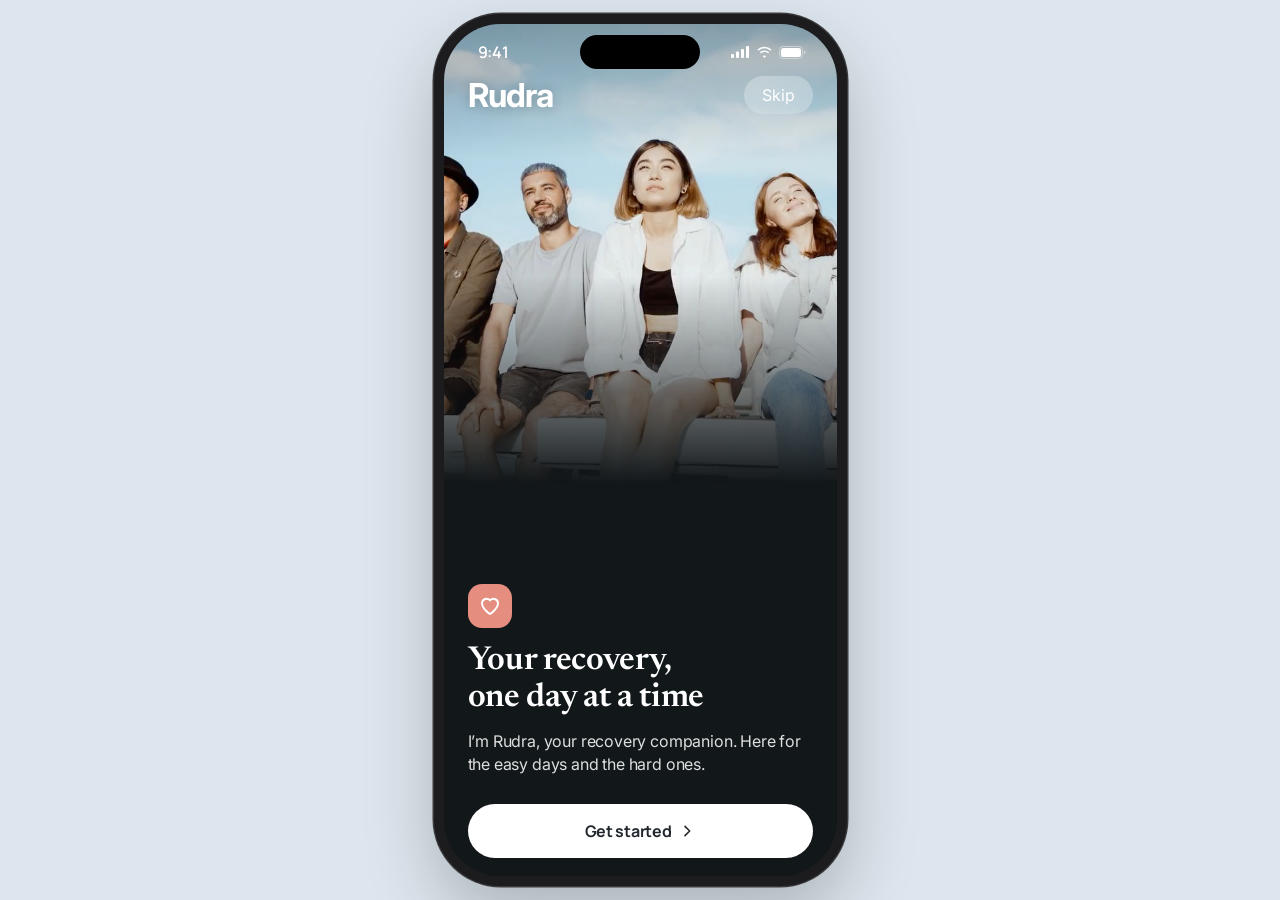
==== commit c5d36cc3: "Serif titles: Newsreader semibold in place of Fraunces Co-Authored-By: Claude Sonnet 5.5 <noreply@an" ====
--- a/index.html
+++ b/index.html
@@ -9,18 +9,18 @@
 <title>Rudra Health</title>
 <link rel="preconnect" href="https://fonts.googleapis.com">
 <link rel="preconnect" href="https://fonts.gstatic.com" crossorigin>
-<link href="https://fonts.googleapis.com/css2?family=Inter:wght@400;500;600;700&family=Fraunces:opsz,wght@9..144,400;9..144,500;9..144,600&family=Manrope:wght@500;600;700;800&display=swap" rel="stylesheet">
+<link href="https://fonts.googleapis.com/css2?family=Inter:wght@400;500;600;700&family=Newsreader:opsz,wght@6..72,400;6..72,500;6..72,600&family=Manrope:wght@500;600;700;800&display=swap" rel="stylesheet">
 <link rel="stylesheet" href="styles.css?v=235">
 <link rel="stylesheet" href="theme.css?v=236">
 <link rel="stylesheet" href="ios.css?v=115">
 <link rel="stylesheet" href="soft.css?v=197">
 <link rel="stylesheet" href="modules.css?v=191">
 <link rel="stylesheet" href="dark.css?v=105">
-<link rel="stylesheet" href="intro.css?v=116">
-<link rel="stylesheet" href="welcome.css?v=199">
-<link rel="stylesheet" href="weekly.css?v=106">
-<link rel="stylesheet" href="community.css?v=179">
-<link rel="stylesheet" href="outline.css?v=133">
+<link rel="stylesheet" href="intro.css?v=117">
+<link rel="stylesheet" href="welcome.css?v=200">
+<link rel="stylesheet" href="weekly.css?v=107">
+<link rel="stylesheet" href="community.css?v=180">
+<link rel="stylesheet" href="outline.css?v=137">
 <script>try{var s=JSON.parse(localStorage.getItem("rudra_mobile_v1")||"{}");if(s.onboarded&&!/notrigger|nogate/.test(location.search))document.documentElement.classList.add("gated")}catch(e){}</script>
 <script>(function(){function f(){var k=Math.min(1,(innerHeight-24)/872,(innerWidth-24)/413);document.documentElement.style.setProperty("--ps",Math.max(.4,k).toFixed(3))}f();addEventListener("resize",f)})()</script>
 </head>
--- a/intro.css
+++ b/intro.css
@@ -4,7 +4,7 @@
 .intro-shade{position:absolute;inset:-1px;z-index:1;background:linear-gradient(180deg,rgba(18,23,26,.35) 0%,rgba(18,23,26,0) 14%)}
 .intro-copy,.intro-foot{position:relative;z-index:2}
 .intro-copy{margin-top:auto}
-.intro-copy h1{font-family:'Fraunces',Georgia,serif!important;font-size:42px;line-height:1.05;font-weight:600!important;letter-spacing:-.01em!important;margin:0;color:#fff!important;text-wrap:balance}
+.intro-copy h1{font-family:'Newsreader',Georgia,serif!important;font-size:42px;line-height:1.05;font-weight:600!important;letter-spacing:-.01em!important;margin:0;color:#fff!important;text-wrap:balance}
 .intro-copy p{font-size:16px;line-height:1.45;font-weight:400;color:rgba(255,255,255,.86);margin:12px 0 0}
 .intro-foot{margin-top:28px;display:flex}
 .intro-foot .btn.intro-btn{flex:1;height:54px;background:#fff!important;color:#111!important;box-shadow:none !important;border-radius:999px!important;font-weight:600}
@@ -20,7 +20,7 @@
 #v-onb .onb2 .onb-top .skip-link{background:rgba(255,255,255,.72);backdrop-filter:blur(14px);-webkit-backdrop-filter:blur(14px);padding:0 16px;height:38px;border-radius:19px;font-size:16px;font-weight:400;color:#2F5D7C}
 #v-onb .onb2 .onb-copy,#v-onb .onb2 .onb-dots,#v-onb .onb2 .onb-foot2{position:relative;z-index:2}
 #v-onb .onb2 .onb-copy{margin-top:auto!important;margin-bottom:0;padding:0 2px;text-align:left}
-#v-onb .onb2 .onb-copy h2{font-family:'Fraunces',Georgia,serif!important;font-size:33px!important;line-height:1.12!important;font-weight:600!important;letter-spacing:-.015em!important;color:#23282F!important;margin:0 0 10px}
+#v-onb .onb2 .onb-copy h2{font-family:'Newsreader',Georgia,serif!important;font-size:33px!important;line-height:1.12!important;font-weight:600!important;letter-spacing:-.015em!important;color:#23282F!important;margin:0 0 10px}
 #v-onb .onb2 .onb-copy p{font-size:16px;line-height:1.45;font-weight:400;color:#5C6470;max-width:none;margin:6px 0 0}
 #v-onb .onb2 .onb-dots{margin:18px 0 22px!important}
 #v-onb .onb2 .onb-dots button.on{background:#3F6E99!important}
--- a/welcome.css
+++ b/welcome.css
@@ -147,12 +147,12 @@
 .rd-welcome .rd-tap{position:absolute;left:0;right:0;bottom:16px;text-align:center;font-size:12px;font-weight:600;letter-spacing:.04em;color:#4F82B0;opacity:.85}
 
 /* check-in result page */
-.rd-result .rr-h1{margin:22px 0 16px;font-family:'Fraunces',Georgia,serif;font-weight:500;font-size:33px;line-height:1.12;letter-spacing:-.02em}
+.rd-result .rr-h1{margin:22px 0 16px;font-family:'Newsreader',Georgia,serif;font-weight:500;font-size:33px;line-height:1.12;letter-spacing:-.02em}
 .rd-result .rr-score,.oh-score .rr-score{display:flex;align-items:center;gap:14px;padding:20px 20px 16px;border-radius:28px;background:#fff;box-shadow:none}
 .rd-result .rr-arc,.oh-score .rr-arc{position:relative;flex:1.15;min-width:0}
 .rd-result .rr-arc svg,.oh-score .rr-arc svg{display:block;width:100%;height:auto}
 .rd-result .rr-num,.oh-score .rr-num{position:absolute;left:0;right:0;bottom:0;text-align:center;display:flex;flex-direction:column;align-items:center;line-height:1}
-.rd-result .rr-num b,.oh-score .rr-num b{font-family:'Fraunces',Georgia,serif;font-size:42px;font-weight:500;color:var(--ink)}
+.rd-result .rr-num b,.oh-score .rr-num b{font-family:'Newsreader',Georgia,serif;font-size:42px;font-weight:500;color:var(--ink)}
 .rd-result .rr-num small,.oh-score .rr-num small{margin-top:6px;font-size:12px;font-weight:600;letter-spacing:.14em;color:var(--muted)}
 .rd-result .rr-side,.oh-score .rr-side{position:relative;flex:1;padding-left:16px;border-left:1px solid #E6ECF2;display:flex;flex-direction:column;gap:2px}
 .rd-result .rr-side b,.oh-score .rr-side b{font-size:20px;font-weight:600;letter-spacing:-.02em;color:var(--ink)}
@@ -168,7 +168,7 @@
 .rd-result .rr-reward,.oh-score .rr-reward{display:flex;align-items:center;justify-content:space-between;margin-bottom:14px;padding:14px 18px;border-radius:20px;background:#E3EDF7}
 .rd-result .rr-reward b,.oh-score .rr-reward b{display:block;font-size:16px;font-weight:600;color:var(--ink)}
 .rd-result .rr-reward span,.oh-score .rr-reward span{font-size:12px;color:#5C7992}
-.rd-result .rr-reward strong,.oh-score .rr-reward strong{font-family:'Fraunces',Georgia,serif;font-size:33px;font-weight:500;color:#3F6C98}
+.rd-result .rr-reward strong,.oh-score .rr-reward strong{font-family:'Newsreader',Georgia,serif;font-size:33px;font-weight:500;color:#3F6C98}
 .rd-result .rr-next .btn,.oh-score .rr-next .btn{display:flex;align-items:center;justify-content:center;gap:8px;width:100%;height:58px;border-radius:29px!important}
 .rd-result .rr-later,.oh-score .rr-later{display:block;width:100%;margin-top:6px;padding:12px;background:none;border:0;font:600 16px/1 'Inter',sans-serif;color:#B5604F}
 
@@ -223,7 +223,7 @@
 .rd-result .rr-earn>div{flex:1;min-width:0}
 .rd-result .rr-earn b,.oh-score .rr-earn b{display:block;font-size:16px;font-weight:600;color:var(--ink)}
 .rd-result .rr-earn small,.oh-score .rr-earn small{font-size:12px;color:#5F7A67}
-.rd-result .rr-earn strong{font-family:'Fraunces',Georgia,serif;font-size:26px;font-weight:500;color:#3F6B4E}
+.rd-result .rr-earn strong{font-family:'Newsreader',Georgia,serif;font-size:26px;font-weight:500;color:#3F6B4E}
 /* finish-to-earn: same look as the green "Earn up to" chip */
 .rd-result .rr-reward,.oh-score .rr-reward{background:#E1ECE2!important;border-radius:22px;padding:14px 18px;gap:12px;color:#3F6B4E}
 .rd-result .rr-coin,.oh-score .rr-coin{width:auto;height:auto;background:none;box-shadow:none;border-radius:0;color:#3F6B4E}
@@ -247,7 +247,7 @@
 .fx-x{flex:none;width:44px;height:44px;border-radius:50%;border:0;background:#fff;color:#26323D;display:grid;place-items:center;box-shadow:none}
 .fx-wk{flex:1;font-size:12px;font-weight:700;letter-spacing:.1em;text-transform:uppercase;color:#3F6488}
 .fx-help{border:0;background:none;font:600 16px/1 'Inter',sans-serif;color:#26323D;padding:8px 0}
-.fx-title{margin:22px 0 16px;font-family:'Fraunces',Georgia,serif;font-size:33px;line-height:1.1;font-weight:500;letter-spacing:-.02em}
+.fx-title{margin:22px 0 16px;font-family:'Newsreader',Georgia,serif;font-size:33px;line-height:1.1;font-weight:500;letter-spacing:-.02em}
 #fp-steps{flex:1;display:flex;flex-direction:column}
 .fx-prog{display:flex;justify-content:space-between;font-size:16px;font-weight:600;color:#5C6975}
 .fx-bar{height:5px;border-radius:3px;background:#E3E1DB;margin:9px 0 18px;overflow:hidden}
@@ -258,7 +258,7 @@
 .fx-w{animation:fxWave 7s ease-in-out infinite alternate}.fx-w2{animation-duration:9s;animation-delay:-2s}.fx-w3{animation-duration:11s;animation-delay:-4s}
 @keyframes fxWave{from{transform:translateX(-16px)}to{transform:translateX(16px)}}
 .fx-time{position:absolute;top:14px;right:14px;padding:8px 16px;border-radius:20px;background:#fff;font-size:20px;font-weight:700;color:#35597D;font-variant-numeric:tabular-nums}
-.fx-st{margin:22px 0 8px;text-align:center;font-family:'Fraunces',Georgia,serif;font-size:26px;line-height:1.2;font-weight:500;letter-spacing:-.02em}
+.fx-st{margin:22px 0 8px;text-align:center;font-family:'Newsreader',Georgia,serif;font-size:26px;line-height:1.2;font-weight:500;letter-spacing:-.02em}
 .fx-sd{margin:0 auto;max-width:330px;text-align:center;font-size:16px;line-height:1.55;color:#5C6975}
 .fx-next{margin-top:auto!important;display:block;width:100%;height:58px;border-radius:29px!important;background:#4A6E96!important;color:#fff!important;font-size:16px;font-weight:600}
 .fx-next:disabled{opacity:.55}
@@ -375,7 +375,7 @@
 .fx-card .fx-eye{margin-top:2px}
 .fx-card .fx-st,.fx-card .fx-sd,.fx-card .fx-eye{animation:none}
 .fx-card .fx-sd{margin-bottom:0!important}
-.fx-num{position:absolute;right:16px;top:8px;font-family:'Fraunces',Georgia,serif;font-size:42px;line-height:1;font-weight:500;color:#E6EDF4}
+.fx-num{position:absolute;right:16px;top:8px;font-family:'Newsreader',Georgia,serif;font-size:42px;line-height:1;font-weight:500;color:#E6EDF4}
 .fx-card .fx-st{font-size:26px!important}
 /* clean & calm step page */
 .fx-layer:not(.fx-done-l) .fx-card{margin:22px 4px 0!important;padding:0!important;background:none!important;box-shadow:none !important;border-radius:0}
@@ -483,7 +483,7 @@
 .lc-cnt{font-size:16px;color:#6B7682}.lc-cnt b{color:#26323D;font-weight:700}
 .lc-content{flex:1}
 .lc-intro{margin:0 0 12px;font-size:16px;line-height:1.55;color:#5C6975}
-.lc-q{margin:0;font-family:'Fraunces',Georgia,serif;font-size:26px;line-height:1.2;font-weight:500;letter-spacing:-.02em}
+.lc-q{margin:0;font-family:'Newsreader',Georgia,serif;font-size:26px;line-height:1.2;font-weight:500;letter-spacing:-.02em}
 .lc-hint{margin:6px 0 0;font-size:16px;color:#6B7682}
 .lc-opts{display:flex;flex-direction:column;gap:10px;margin-top:16px}
 .lc-opt{display:flex;align-items:center;gap:12px;width:100%;text-align:left;padding:13px 14px;border-radius:18px;border:1.5px solid #E3E1DB;background:#fff;font:500 16px/1.35 'Inter',sans-serif;color:#26323D}
@@ -531,7 +531,7 @@
 .lc-bk{border-color:#E3E7EC!important}
 
 /* log out confirmation */
-.lo-sheet h2{margin:16px 0 8px;font-family:'Fraunces',Georgia,serif;font-size:26px;line-height:1.2;font-weight:500;letter-spacing:-.02em;color:#26323D;text-align:center}
+.lo-sheet h2{margin:16px 0 8px;font-family:'Newsreader',Georgia,serif;font-size:26px;line-height:1.2;font-weight:500;letter-spacing:-.02em;color:#26323D;text-align:center}
 .lo-ic{width:68px;height:68px;border-radius:50%;display:grid;place-items:center;margin:4px auto 0;color:#B5574A;background:radial-gradient(circle at 30% 25%,#FDF4F2,#F4D3CD 70%);box-shadow:none}
 .lo-sheet .trig-p{text-align:center;margin-left:auto;margin-right:auto}
 .lo-yes{background:#C25445!important;color:#fff!important;box-shadow:none !important}
@@ -644,7 +644,7 @@
 .prep .po-core{position:relative;display:grid;place-items:center;width:92px;height:92px;border-radius:50%;background:#fff;color:#4F82B0;box-shadow:none;animation:poPulse 1.8s ease-in-out infinite}
 .prep .po-dot{position:absolute;width:9px;height:9px;border-radius:50%;background:#E0B454;opacity:.85;animation:poFloat 3s ease-in-out infinite}
 .prep .po-dot.d1{top:6px;right:18px}.prep .po-dot.d2{bottom:14px;left:6px;background:#8DB89A;animation-delay:.6s}.prep .po-dot.d3{top:40px;left:-6px;width:6px;height:6px;animation-delay:1.2s}
-.prep h1{font-family:'Fraunces',Georgia,serif;font-size:26px;line-height:1.2;font-weight:500;letter-spacing:-.01em;color:#26323D;margin:0;max-width:300px}
+.prep h1{font-family:'Newsreader',Georgia,serif;font-size:26px;line-height:1.2;font-weight:500;letter-spacing:-.01em;color:#26323D;margin:0;max-width:300px}
 .prep>p{font-size:16px;line-height:1.45;color:#6B7785;margin:10px 0 28px;max-width:280px}
 .prep-steps{list-style:none;margin:0;padding:0;display:grid;gap:12px;text-align:left}
 .prep-steps li{display:flex;align-items:center;gap:12px;font-size:16px;color:#9AA5B1;opacity:0;animation:psIn .5s ease forwards;animation-delay:calc(var(--i) * 2s + .2s)}
@@ -719,7 +719,7 @@
 .pb-lines line{stroke:#BFD3EA;stroke-width:1.1;stroke-dasharray:3 5;animation:pbFlow 2.4s linear infinite;animation-delay:var(--d)}
 .pb-nodes circle{fill:#fff;stroke:#6C9FCC;stroke-width:2;animation:pbNode 2.4s ease-in-out infinite;animation-delay:var(--d);transform-box:fill-box;transform-origin:center}
 .pb-scan{fill:rgba(108,159,204,.14);animation:pbScan 3.2s ease-in-out infinite}
-.prepb h1{font-family:'Fraunces',Georgia,serif;font-size:26px;line-height:1.2;font-weight:500;color:#26323D;margin:6px 0 0}
+.prepb h1{font-family:'Newsreader',Georgia,serif;font-size:26px;line-height:1.2;font-weight:500;color:#26323D;margin:6px 0 0}
 .pb-sub{font-size:16px;color:#6B7785;margin:8px 0 18px;min-height:22px}
 .pb-meter{display:flex;align-items:center;gap:12px;width:100%;max-width:300px}
 .pb-bar{flex:1;height:8px;border-radius:4px;background:#D3DDE8;overflow:hidden}
--- a/weekly.css
+++ b/weekly.css
@@ -2,7 +2,7 @@
 .rc-wrap{padding-top:calc(54px + var(--sat,0px))!important}
 .rc-hero{display:flex;justify-content:center;margin-top:8px}.rc-hero svg{width:min(200px,56%);height:auto}
 .rc-lab{margin:6px 0 0;text-align:center;font-size:16px;color:#5C6975}
-.rc-amt{text-align:center;font-family:'Fraunces',Georgia,serif;font-size:53px;line-height:1.1;font-weight:500;letter-spacing:-.03em;color:#26323D;margin:2px 0 18px}
+.rc-amt{text-align:center;font-family:'Newsreader',Georgia,serif;font-size:53px;line-height:1.1;font-weight:500;letter-spacing:-.03em;color:#26323D;margin:2px 0 18px}
 .rc-tiles{display:grid;grid-template-columns:1fr 1fr;gap:12px}
 .rc-tiles div{padding:14px 16px;border-radius:20px;background:#FBF1D4}
 .rc-tiles b{display:block;font-size:26px;font-weight:700;color:#26323D}.rc-tiles small{font-size:16px;font-weight:500;color:#7A6A3A}
--- a/community.css
+++ b/community.css
@@ -3,7 +3,7 @@
 #v-community,.zcm-lay,.zrm-sheet{
   --ink:#1F2A37;--muted:#7B8793;--hair:#E2E0DA;--paper:#F7F6F3;--gutter:20px;
   --cta:#6C9FCC;--cta-d:#4F82B0;
-  --f-ui:'Inter',-apple-system,'SF Pro Display','Helvetica Neue',sans-serif;--f-body:'Inter',-apple-system,'SF Pro Display','Helvetica Neue',sans-serif;--f-disp:'Fraunces',Georgia,serif;
+  --f-ui:'Inter',-apple-system,'SF Pro Display','Helvetica Neue',sans-serif;--f-body:'Inter',-apple-system,'SF Pro Display','Helvetica Neue',sans-serif;--f-disp:'Newsreader',Georgia,serif;
   --shadow-soft:none;
 }
 /* Help pill in the header */
@@ -395,7 +395,7 @@
 .zrm-acts{border-bottom:0!important}
 
 /* new post screen */
-.zc-title{font-family:'Fraunces',Georgia,serif!important;font-weight:600!important;font-size:33px!important;letter-spacing:-.015em!important;margin:2px 0 6px!important}
+.zc-title{font-family:'Newsreader',Georgia,serif!important;font-weight:600!important;font-size:33px!important;letter-spacing:-.015em!important;margin:2px 0 6px!important}
 .zc-sub{font-size:16px;line-height:1.45;color:#6B7785;margin:0 0 18px}
 .zc-who{display:flex;align-items:center;gap:12px;padding:12px 14px;border-radius:20px;background:#fff;box-shadow:none;margin-bottom:20px}
 .zc-wt{flex:1;min-width:0}.zc-wt b{display:block;font:700 16px var(--f-ui);color:var(--ink)}.zc-wt small{display:block;font-size:12px;line-height:1.35;color:#7C8894;margin-top:1px}
@@ -421,7 +421,7 @@
 .zc-note svg{flex-shrink:0;margin-top:1px;color:#4F82B0}
 
 /* sub-page titles + meeting finder in our style */
-.zcm-lay h1.zcm-lh{font-family:'Fraunces',Georgia,serif!important;font-weight:600!important;font-size:33px!important;letter-spacing:-.015em!important}
+.zcm-lay h1.zcm-lh{font-family:'Newsreader',Georgia,serif!important;font-weight:600!important;font-size:33px!important;letter-spacing:-.015em!important}
 .zmt-intro{font-size:16px!important;color:#6B7785!important;margin:0 2px 16px!important}
 .zmf{background:#fff!important;border:1px solid #E6EDF4;padding:18px 18px 16px!important;border-radius:22px!important;box-shadow:none !important}
 .zmf::after{display:none!important}
@@ -437,11 +437,11 @@
 
 /* 1:1 Support in our style */
 .zp1-hero{background:linear-gradient(160deg,#E8F1FA 0%,#F4F8FC 100%)!important;border:1px solid #DCE8F3;box-shadow:none !important}
-.zp1-hero h2{font-family:'Fraunces',Georgia,serif!important;font-weight:600!important;color:#26323D!important;letter-spacing:-.01em}
+.zp1-hero h2{font-family:'Newsreader',Georgia,serif!important;font-weight:600!important;color:#26323D!important;letter-spacing:-.01em}
 .zp1-hero p{color:#5F6B78!important}
 .zp1-tags span{background:#fff!important;color:#3F6E99!important;box-shadow:none}
 .zp1-cta{background:#6C9FCC!important;color:#fff!important;box-shadow:none !important}
-.zp1-h{font-family:'Fraunces',Georgia,serif!important;font-weight:600!important;font-size:20px!important;letter-spacing:-.01em!important;color:#26323D!important}
+.zp1-h{font-family:'Newsreader',Georgia,serif!important;font-weight:600!important;font-size:20px!important;letter-spacing:-.01em!important;color:#26323D!important}
 .zp1-steps li b{background:#6C9FCC!important;box-shadow:none !important}
 .zp1-help>div{background:#fff!important;border:1px solid #E6EDF4;box-shadow:none !important;color:#26323D!important}
 .zp1-help>div span{background:#E9F1F8!important;color:#4F82B0!important}
@@ -457,9 +457,9 @@
 .zp1-talk a .zri{background:#E9F1F8!important}
 
 /* Events + Resources in our style */
-.zrc-lbl{font-family:'Fraunces',Georgia,serif!important;font-weight:600!important;font-size:20px!important;letter-spacing:-.01em!important;color:#26323D!important;margin:22px 2px 12px!important}
+.zrc-lbl{font-family:'Newsreader',Georgia,serif!important;font-weight:600!important;font-size:20px!important;letter-spacing:-.01em!important;color:#26323D!important;margin:22px 2px 12px!important}
 .zrm-hero2.zev-hero{background:linear-gradient(160deg,#E8F1FA 0%,#F4F8FC 100%)!important;border:1px solid #DCE8F3;box-shadow:none !important}
-.zev-hero b{color:#26323D!important;font-family:'Fraunces',Georgia,serif!important;font-weight:600!important}
+.zev-hero b{color:#26323D!important;font-family:'Newsreader',Georgia,serif!important;font-weight:600!important}
 .zev-hero small{color:#5F6B78!important}
 .zev-hero .zri,.zev-hero .go{background:#fff!important;color:#4F82B0!important}
 .zev-hero .zev-pill{background:#fff!important;color:#3F6E99!important}
@@ -517,7 +517,7 @@
 .zp1-ask .zri{grid-row:1;width:48px!important;height:48px!important;border-radius:16px!important;background:#fff!important;color:#4F82B0!important;box-shadow:none}
 .zp1-ask>div{grid-column:2;min-width:0}
 .zp1-ask small{display:block;font:700 12px var(--f-ui)!important;letter-spacing:.08em;text-transform:uppercase;color:#4F82B0!important;margin-bottom:6px}
-.zp1-ask q{display:block;quotes:none;font-family:'Fraunces',Georgia,serif!important;font-weight:500!important;font-size:20px!important;line-height:1.3!important;color:#26323D!important}
+.zp1-ask q{display:block;quotes:none;font-family:'Newsreader',Georgia,serif!important;font-weight:500!important;font-size:20px!important;line-height:1.3!important;color:#26323D!important}
 .zp1-ask q::before{content:'\201C'}.zp1-ask q::after{content:'\201D'}
 .zp1-ask button{grid-column:1/-1;display:flex;align-items:center;justify-content:center;gap:8px;height:46px;margin-top:12px;border-radius:23px!important;background:#6C9FCC!important;color:#fff!important;font:700 16px var(--f-ui)!important;padding:0 18px!important}
 .zp1-verify{display:flex!important;align-items:center;justify-content:center;gap:8px;margin-top:12px!important;padding:12px 16px;border-radius:999px;background:#fff;border:1px solid #DCE8F3;box-shadow:none;color:#3F6E99!important;font:700 16px var(--f-ui)!important}
@@ -549,7 +549,7 @@
 
 /* "Ask your clinic" card, more polish */
 .zp1-ask{position:relative;overflow:hidden;padding:20px 18px 18px!important;background:linear-gradient(160deg,#E4EEF9 0%,#F2F7FC 70%,#fff 140%)!important;border:1.5px solid rgba(108,159,204,.32)!important;box-shadow:none !important}
-.zp1-ask::before{content:'\201C';position:absolute;right:14px;top:-18px;font:700 130px/1 'Fraunces',Georgia,serif;color:rgba(108,159,204,.2);pointer-events:none}
+.zp1-ask::before{content:'\201C';position:absolute;right:14px;top:-18px;font:700 130px/1 'Newsreader',Georgia,serif;color:rgba(108,159,204,.2);pointer-events:none}
 .zp1-ask small{display:inline-block!important;padding:5px 11px;border-radius:999px;background:#fff;box-shadow:none;margin-bottom:10px!important}
 .zp1-ask q{font-size:20px!important;line-height:1.3!important;max-width:15em}
 .zp1-ask q::before,.zp1-ask q::after{content:none!important}
@@ -868,7 +868,7 @@
 .zrx-list .zv-empty.sv{background:linear-gradient(165deg,#ECE6F7 0%,#F7F4FC 80%,#fff 140%);border:1.5px solid #D3C9EA!important;border-radius:24px!important;padding:30px 22px 24px!important;gap:6px}
 .zv-art{display:block;width:150px;height:112px;margin-bottom:6px}
 .zv-art svg{width:100%;height:100%;display:block}
-.zv-empty.sv b{font-family:'Fraunces',Georgia,serif!important;font-weight:600!important;font-size:26px!important;letter-spacing:-.01em;color:#26323D}
+.zv-empty.sv b{font-family:'Newsreader',Georgia,serif!important;font-weight:600!important;font-size:26px!important;letter-spacing:-.01em;color:#26323D}
 .zv-empty.sv .zv-sub{font-size:16px;line-height:1.5;color:#6B6585;max-width:26ch}
 .zv-empty.sv .zv-go{margin-top:16px;width:100%;height:50px;border-radius:25px;background:#6C9FCC!important;color:#fff!important;font-size:16px}
 
--- a/outline.css
+++ b/outline.css
@@ -113,8 +113,10 @@
 .oh-score .rr-num small,.oh-score .rr-cap{font-size:11px!important;letter-spacing:.12em!important}
 
 /* Fonts (same system as the reference): Fraunces for page titles, Manrope for bold UI text and buttons, Inter for body */
-:root{--f-disp:'Fraunces',Georgia,serif;--f-ui:'Manrope','Inter',-apple-system,sans-serif}
-h1,h2,.step-h,.q-text,.oh-hey,.rd-h1,.fx-title,.rr-h1,.tools-head,.wal-top{font-family:'Fraunces',Georgia,serif!important;font-weight:500!important;letter-spacing:-.01em!important}
-.oh-hey span{font-family:'Fraunces',Georgia,serif!important;font-weight:400!important}
+:root{--f-disp:'Newsreader',Georgia,serif;--f-ui:'Manrope','Inter',-apple-system,sans-serif}
+h1,h2,.step-h,.q-text,.oh-hey,.rd-h1,.fx-title,.rr-h1,.tools-head,.wal-top{font-family:'Newsreader',Georgia,serif!important;font-weight:600!important;letter-spacing:-.01em!important}
+.oh-hey span{font-family:'Newsreader',Georgia,serif!important;font-weight:600!important}
 h3,b,strong,button,.btn,.rd-cardh,.choice,.pill,.chip{font-family:'Manrope','Inter',-apple-system,sans-serif}
 .btn,.rd-btn,.fx-cta{font-weight:700!important}
+.oh-hey,.oh-hey span{font-size:33px!important;font-weight:600!important;line-height:1.1!important;letter-spacing:-.01em!important;font-optical-sizing:none;font-variation-settings:'opsz' 36}
+.oh-hey,.oh-hey span{color:#26323D!important}
